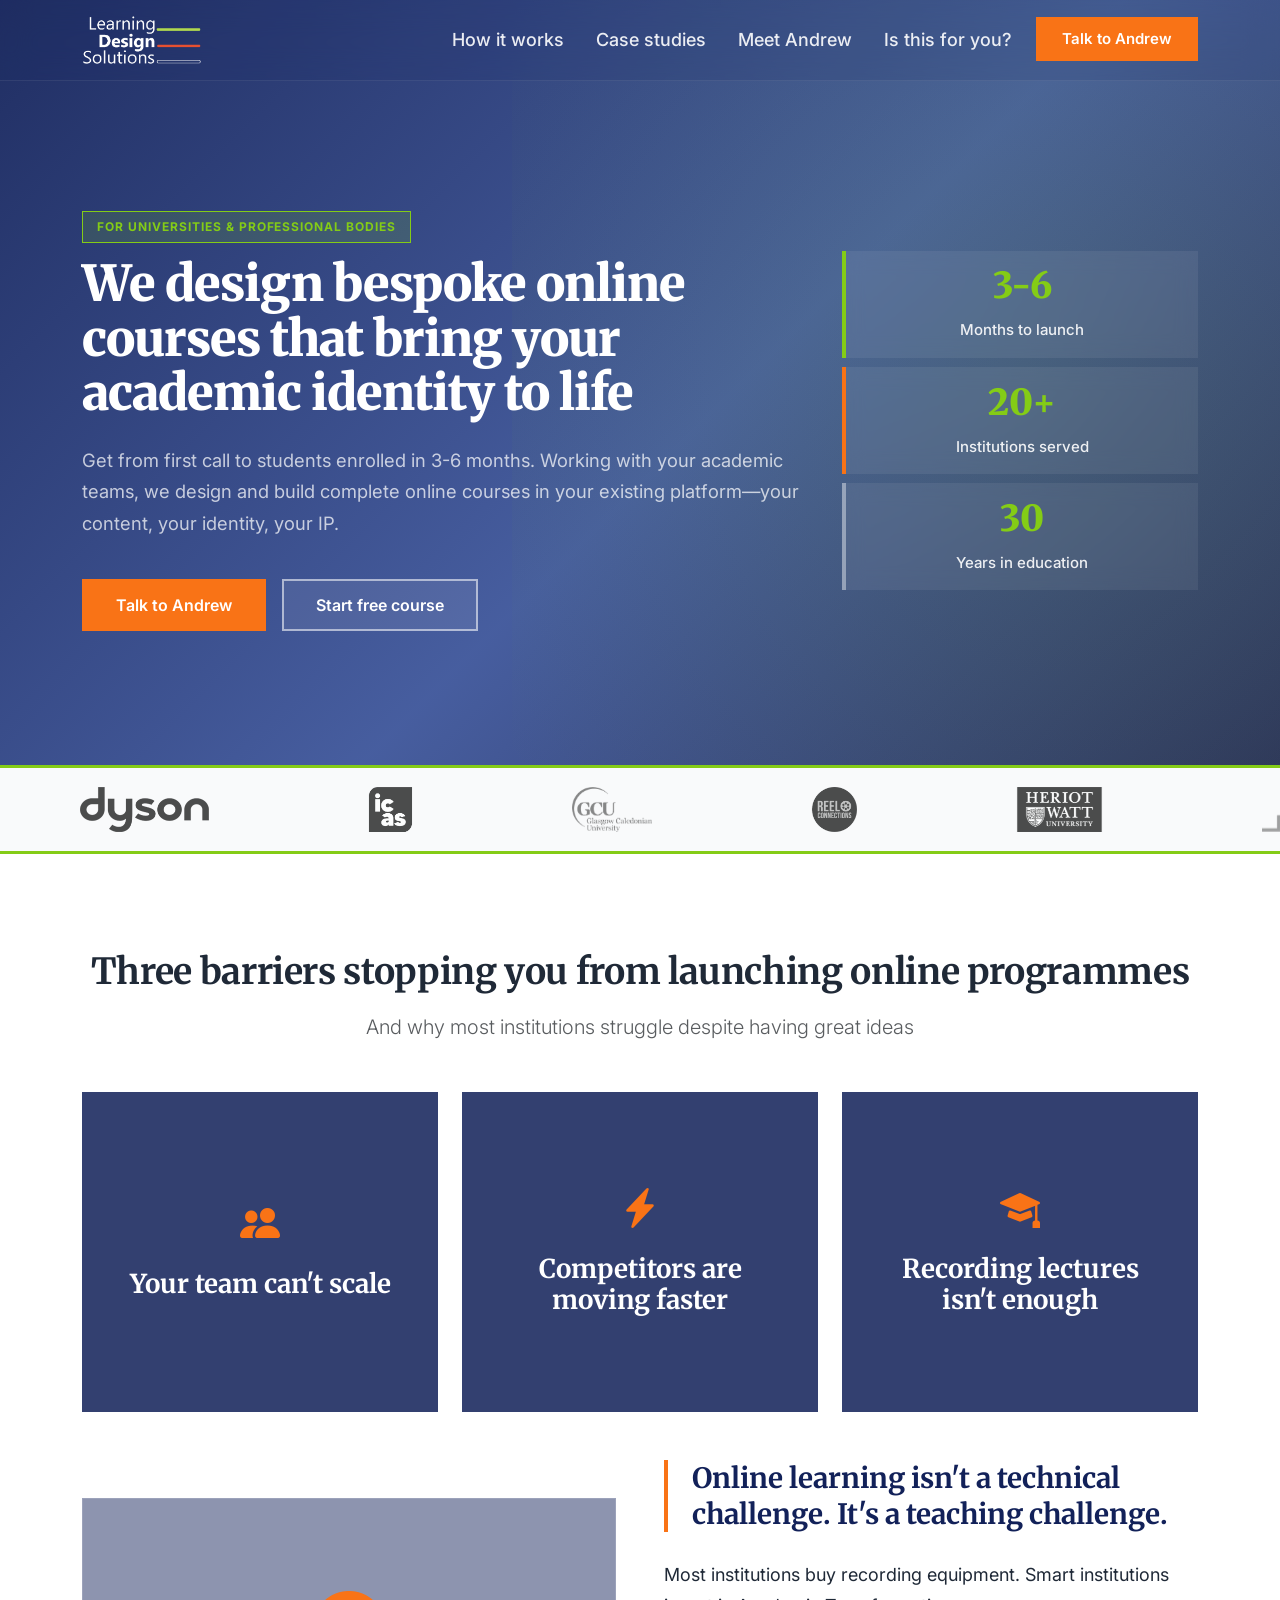
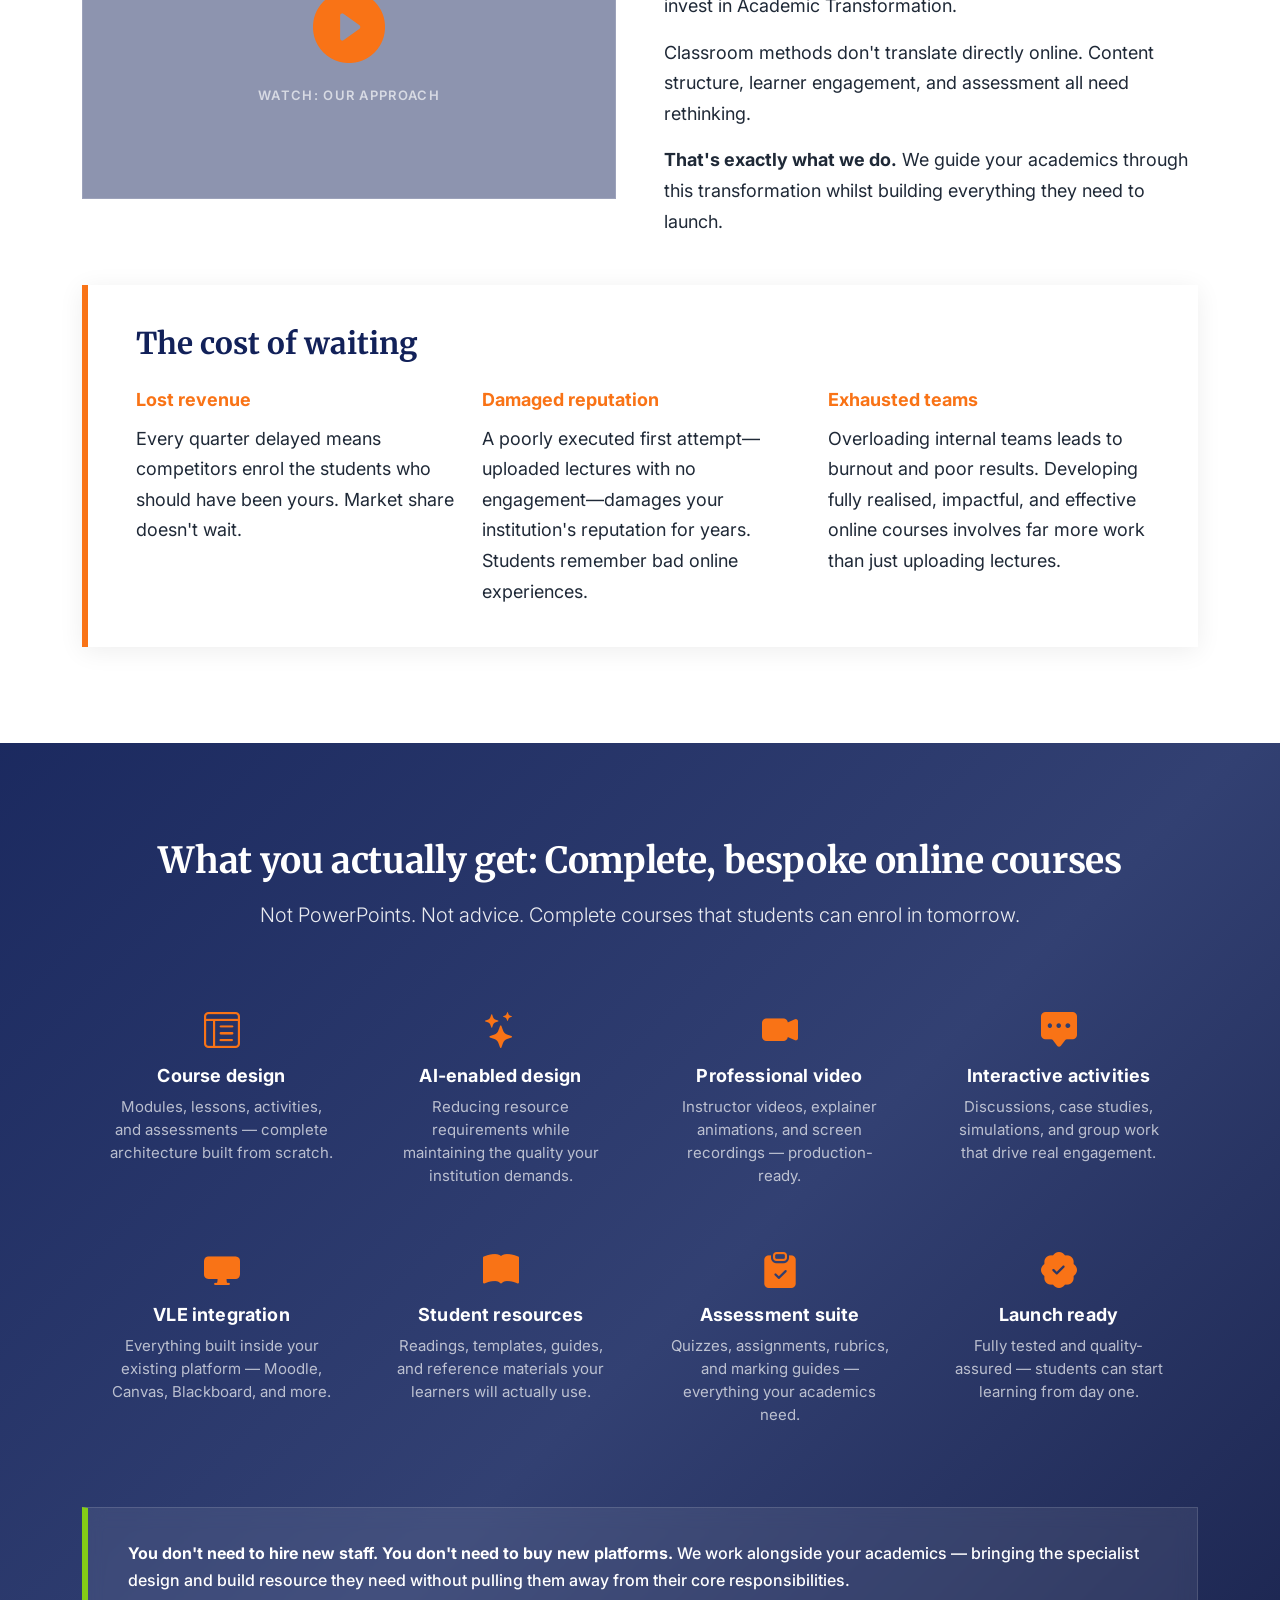
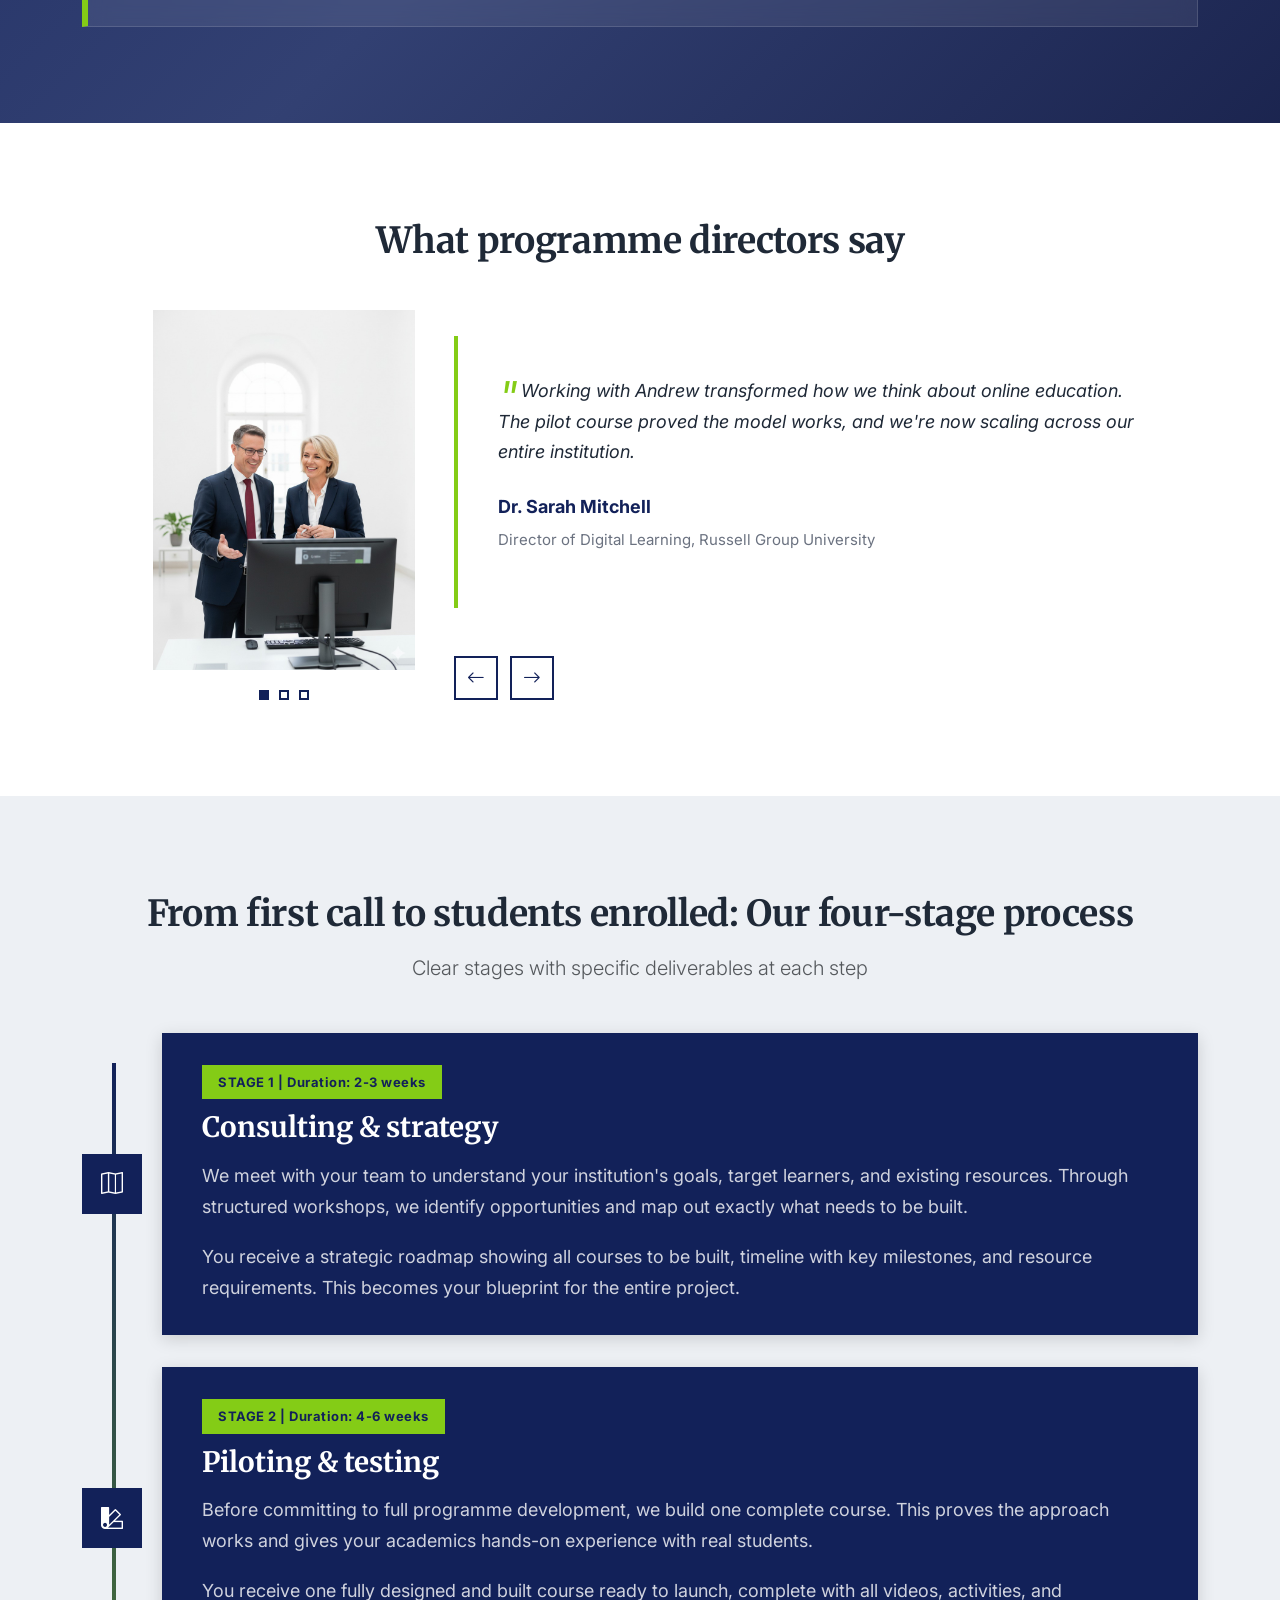
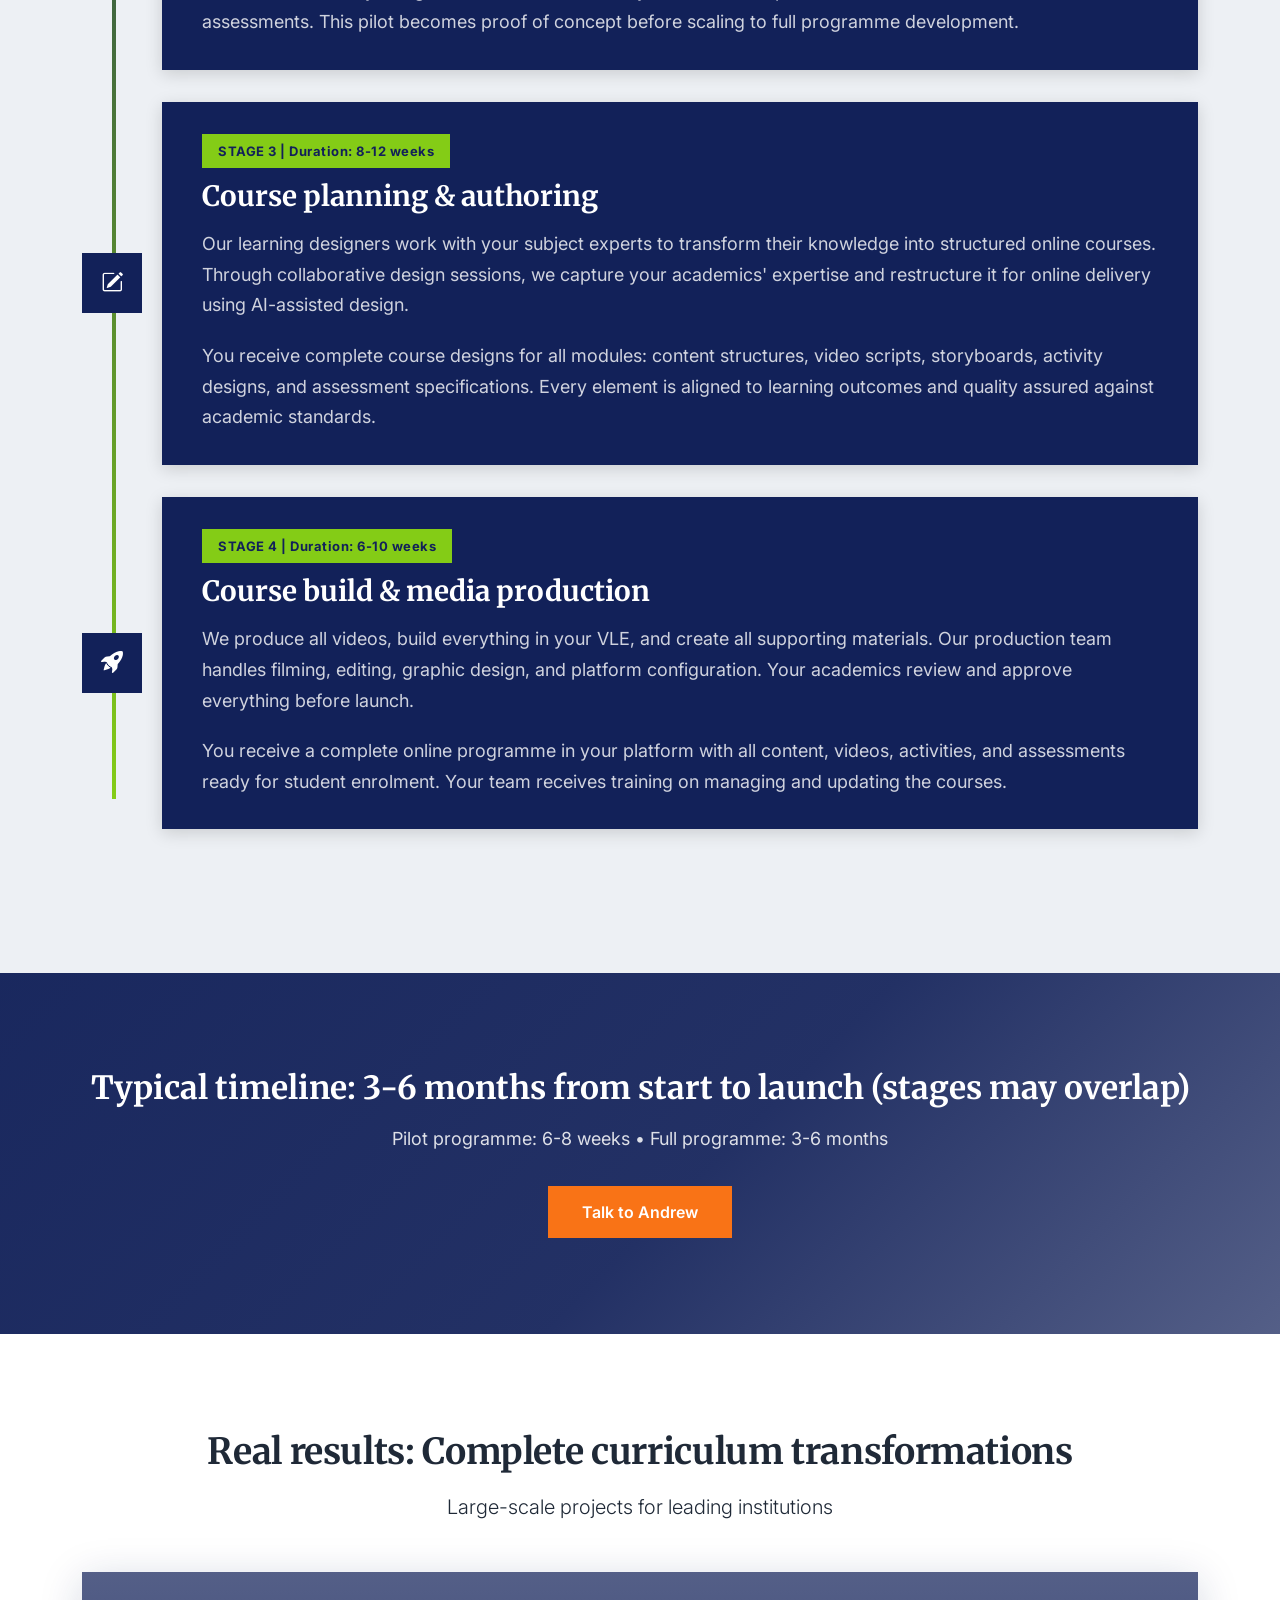
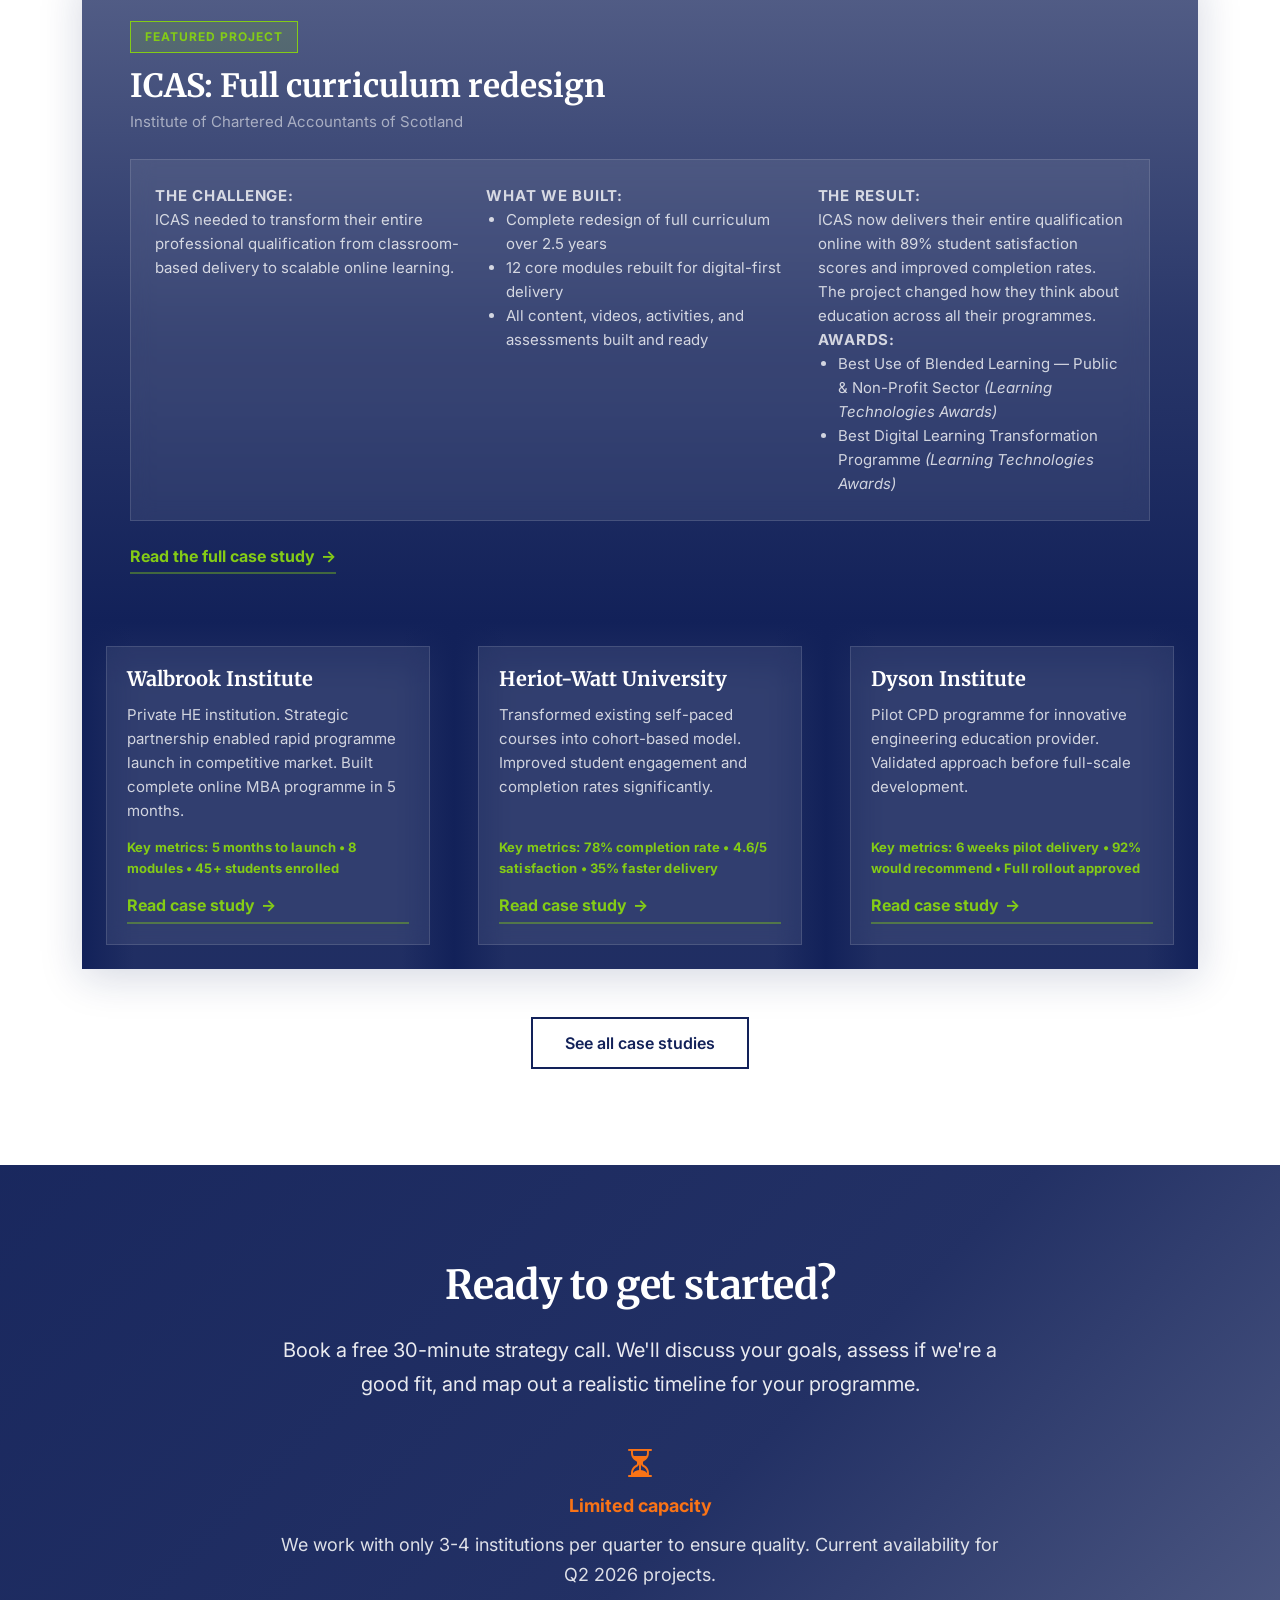
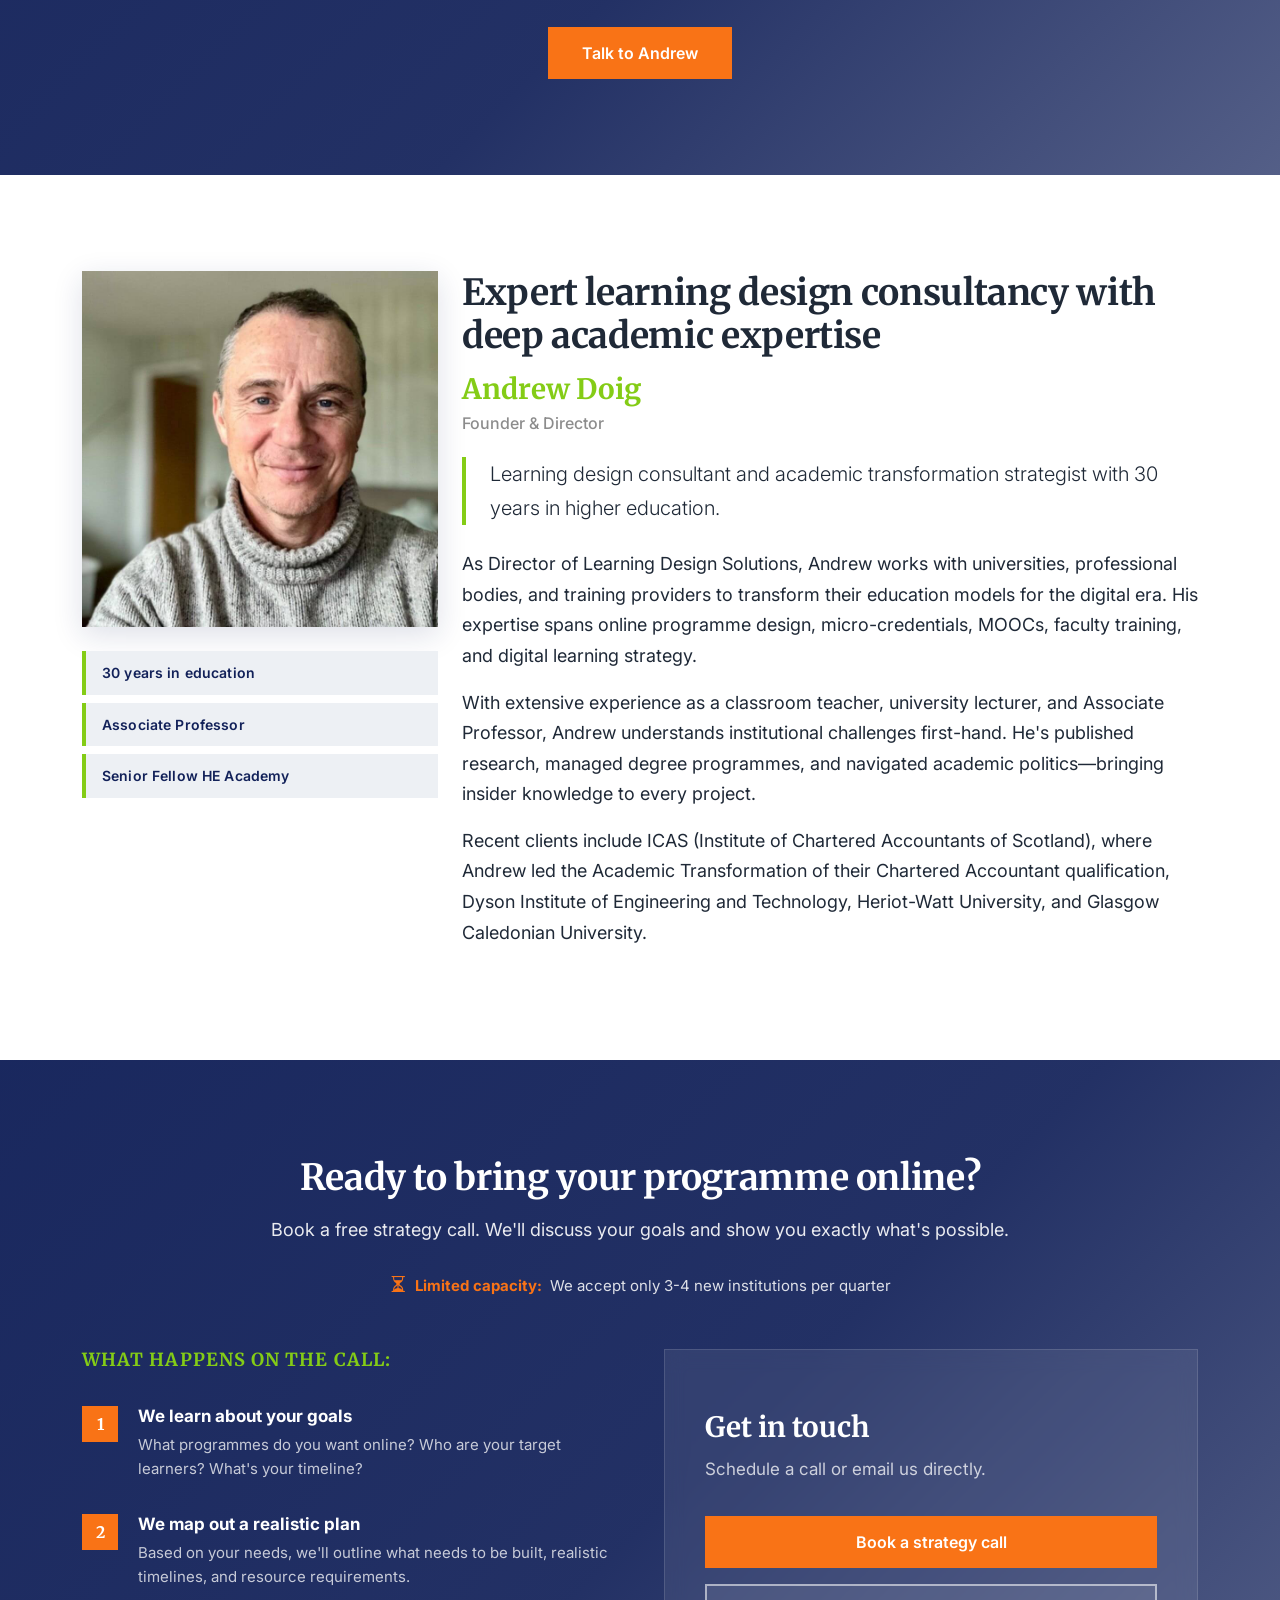
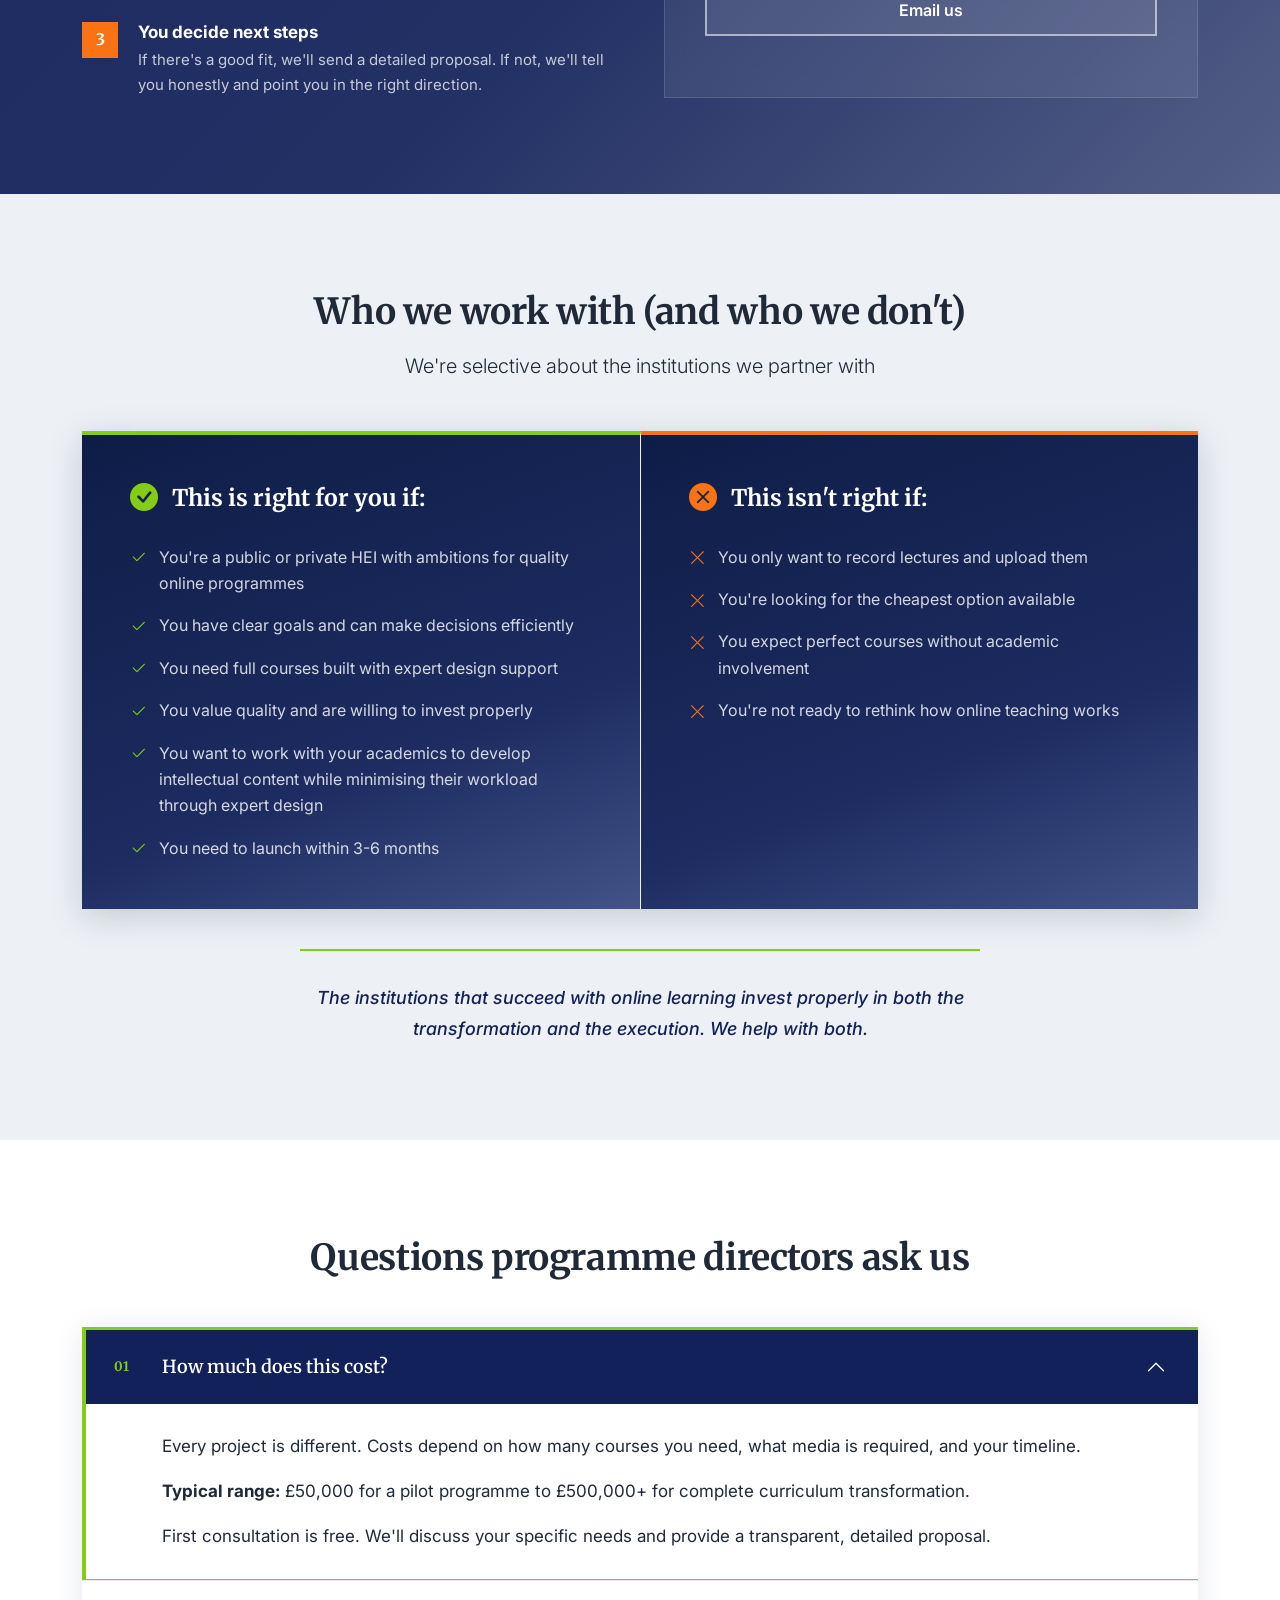
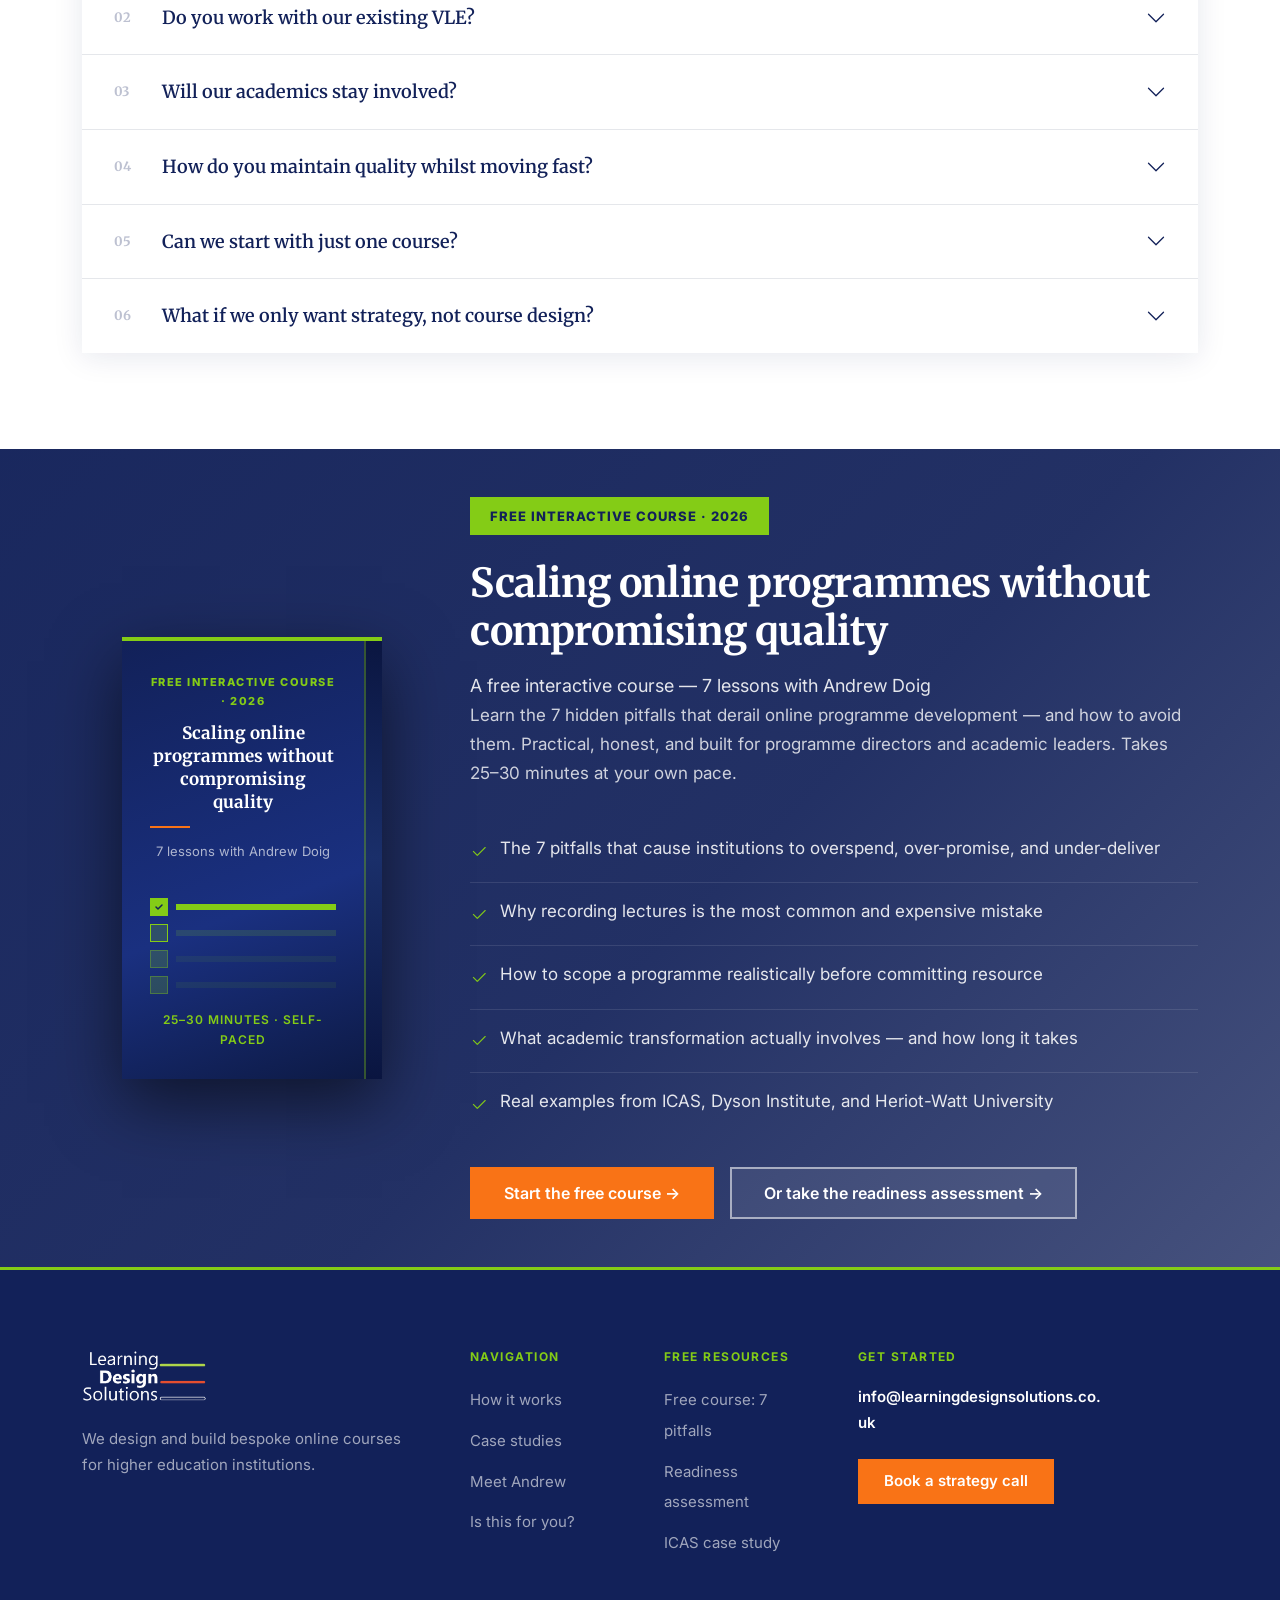
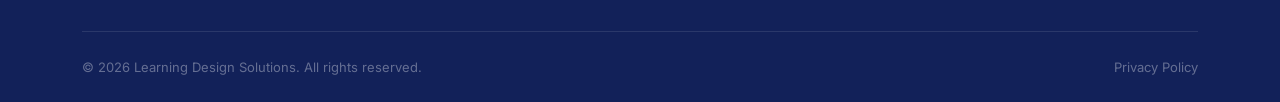
==== index.html @ fcf5552d "Update nav to Option A: How it works / Case studies / Meet Andrew / Is this for you? Previously agre" ====
<!DOCTYPE html>
<html lang="en-GB">
<head>
    <meta charset="UTF-8">
    <meta name="viewport" content="width=device-width, initial-scale=1.0">
    <title>Build complete online courses faster | Learning Design Solutions</title>
    <meta name="description" content="We design bespoke online courses for HE institutions that bring your academic identity to life">

    <!-- Bootstrap 5.3 CSS -->
    <link href="https://cdn.jsdelivr.net/npm/bootstrap@5.3.2/dist/css/bootstrap.min.css" rel="stylesheet">

    <!-- Custom Styles -->
    <link rel="stylesheet" href="css/style.css">

    <!-- Google Fonts -->
    <link rel="preconnect" href="https://fonts.googleapis.com">
    <link rel="preconnect" href="https://fonts.gstatic.com" crossorigin>
    <link href="https://fonts.googleapis.com/css2?family=Inter:wght@400;500;600;700;800;900&family=Merriweather:wght@700;900&display=swap" rel="stylesheet">

    <!-- Bootstrap Icons -->
    <link rel="stylesheet" href="https://cdn.jsdelivr.net/npm/bootstrap-icons@1.11.3/font/bootstrap-icons.min.css">
</head>
<body>

    <!-- Navigation -->
    <nav class="navbar navbar-expand-lg navbar-dark fixed-top">
        <div class="container">
            <a class="navbar-brand" href="/">
                <img src="images/lds-logo-stacked.png" alt="Learning Design Solutions">
            </a>
            <button class="navbar-toggler" type="button" data-bs-toggle="collapse" data-bs-target="#navbarNav">
                <span class="navbar-toggler-icon"></span>
            </button>
            <div class="collapse navbar-collapse justify-content-end" id="navbarNav">
                <ul class="navbar-nav">
                    <li class="nav-item"><a class="nav-link" href="#process">How it works</a></li>
                    <li class="nav-item"><a class="nav-link" href="#results">Case studies</a></li>
                    <li class="nav-item"><a class="nav-link" href="#about">Meet Andrew</a></li>
                    <li class="nav-item"><a class="nav-link" href="#contact">Is this for you?</a></li>
                    <li class="nav-item ms-lg-2">
                        <a class="btn btn-primary btn-sm" href="#contact">Talk to Andrew</a>
                    </li>
                </ul>
            </div>
        </div>
    </nav>

    <!-- Hero Section -->
    <section class="hero-section">
        <div class="container">
            <div class="row align-items-center">
                <div class="col-lg-8 hero-content">
                    <span class="results-badge">FOR UNIVERSITIES &amp; PROFESSIONAL BODIES</span>
                    <h1>We design bespoke online courses that bring your academic identity to life</h1>
                    <p class="lead">Get from first call to students enrolled in 3-6 months. Working with your academic teams, we design and build complete online courses in your existing platform—your content, your identity, your IP.</p>
                    <div class="d-flex gap-3 flex-wrap mt-4">
                        <a href="#contact" class="btn btn-primary btn-lg">Talk to Andrew</a>
                        <a href="tier1-course.html" class="btn btn-outline-white btn-lg">Start free course</a>
                    </div>
                </div>
                <div class="col-lg-4 text-center mt-5 mt-lg-0 hero-stats">
                    <div class="stat-box mb-3">
                        <div class="stat-number">3-6</div>
                        <div class="stat-label">Months to launch</div>
                    </div>
                    <div class="stat-box mb-3">
                        <div class="stat-number">20+</div>
                        <div class="stat-label">Institutions served</div>
                    </div>
                    <div class="stat-box">
                        <div class="stat-number">30</div>
                        <div class="stat-label">Years in education</div>
                    </div>
                </div>
            </div>
        </div>
    </section>

    <!-- Animated Logo Ribbon -->
    <section class="logo-ribbon">
        <div class="logo-track">
            <!-- First set of logos -->
            <div class="logo-item"><img src="images/client-logo-1.png" alt="Dyson"></div>
            <div class="logo-item"><img src="images/client-logo-2.png" alt="ICAS"></div>
            <div class="logo-item"><img src="images/client-logo-3.png" alt="Glasgow Caledonian University"></div>
            <div class="logo-item"><img src="images/client-logo-4.png" alt="Reel Connections"></div>
            <div class="logo-item"><img src="images/client-logo-5.png" alt="Heriot-Watt University"></div>
            <div class="logo-item"><img src="images/client-logo-6.png" alt="FutureLearn"></div>
            <!-- Duplicate set for seamless loop -->
            <div class="logo-item"><img src="images/client-logo-1.png" alt="Dyson"></div>
            <div class="logo-item"><img src="images/client-logo-2.png" alt="ICAS"></div>
            <div class="logo-item"><img src="images/client-logo-3.png" alt="Glasgow Caledonian University"></div>
            <div class="logo-item"><img src="images/client-logo-4.png" alt="Reel Connections"></div>
            <div class="logo-item"><img src="images/client-logo-5.png" alt="Heriot-Watt University"></div>
            <div class="logo-item"><img src="images/client-logo-6.png" alt="FutureLearn"></div>
        </div>
    </section>

    <!-- Three Barriers -->
    <section id="problem" class="section-light">
        <div class="container">
            <div class="text-center mb-5">
                <h2>Three barriers stopping you from launching online programmes</h2>
                <p class="lead text-muted">And why most institutions struggle despite having great ideas</p>
            </div>

            <div class="row g-4 mb-5">
                <div class="col-lg-4">
                    <div class="barrier-card">
                        <div class="barrier-card-inner" style="background-image: url('https://images.unsplash.com/photo-1568992687947-868a62a9f521?w=800&q=80');">
                            <div class="barrier-card-front">
                                <i class="bi bi-people-fill barrier-icon" aria-hidden="true"></i>
                                <h3>Your team can't scale</h3>
                            </div>
                            <div class="barrier-card-back">
                                <p>Your digital learning team supports the entire university. They have the skills but not the capacity to develop full programmes on commercial timescales.</p>
                            </div>
                        </div>
                    </div>
                </div>

                <div class="col-lg-4">
                    <div class="barrier-card">
                        <div class="barrier-card-inner" style="background-image: url('https://images.unsplash.com/photo-1460925895917-afdab827c52f?w=800&q=80');">
                            <div class="barrier-card-front">
                                <i class="bi bi-lightning-charge-fill barrier-icon" aria-hidden="true"></i>
                                <h3>Competitors are moving faster</h3>
                            </div>
                            <div class="barrier-card-back">
                                <p>By the time internal approval processes finish and resources are assigned, your competitors have already launched and captured market share.</p>
                            </div>
                        </div>
                    </div>
                </div>

                <div class="col-lg-4">
                    <div class="barrier-card">
                        <div class="barrier-card-inner" style="background-image: url('https://images.unsplash.com/photo-1654723011680-0e037c2a4f18?w=800&q=80');">
                            <div class="barrier-card-front">
                                <i class="bi bi-mortarboard-fill barrier-icon" aria-hidden="true"></i>
                                <h3>Recording lectures isn't enough</h3>
                            </div>
                            <div class="barrier-card-back">
                                <p>Your academics know their subjects but don't know how to restructure content for online learners. Simply uploading lectures doesn't work.</p>
                            </div>
                        </div>
                    </div>
                </div>
            </div>

            <div class="row align-items-center g-5">
                <div class="col-lg-6">
                    <div class="video-wrapper">
                        <div class="ratio ratio-16x9">
                            <iframe id="video-iframe" src="https://www.youtube.com/embed/u6BeEAfHEsE?si=Hllm4ERxM6mFFzyC" title="YouTube video player" frameborder="0" allow="accelerometer; autoplay; clipboard-write; encrypted-media; gyroscope; picture-in-picture; web-share" referrerpolicy="strict-origin-when-cross-origin" allowfullscreen></iframe>
                        </div>
                        <div id="video-placeholder" class="video-placeholder">
                            <i class="bi bi-play-circle-fill video-play-btn" aria-hidden="true"></i>
                            <span class="video-label">Watch: Our approach</span>
                        </div>
                    </div>
                </div>
                <div class="col-lg-6">
                    <div class="problem-reframe">
                        <h3>Online learning isn't a technical challenge. It's a teaching challenge.</h3>
                    </div>
                    <p>Most institutions buy recording equipment. Smart institutions invest in Academic Transformation.</p>
                    <p>Classroom methods don't translate directly online. Content structure, learner engagement, and assessment all need rethinking.</p>
                    <p class="mb-0"><strong>That's exactly what we do.</strong> We guide your academics through this transformation whilst building everything they need to launch.</p>
                </div>
            </div>

            <!-- Cost of Inaction -->
            <div class="row mt-5">
                <div class="col-12">
                    <div style="background-color: var(--lds-white); border-left: 6px solid var(--lds-orange); padding: 2.5rem 3rem; box-shadow: 0 4px 24px rgba(0,0,0,0.07);">
                        <h3 style="color: var(--lds-navy); margin-bottom: 1.5rem;">The cost of waiting</h3>
                        <div class="row g-4">
                            <div class="col-md-4">
                                <p style="color: var(--lds-orange); font-weight: 700; font-size: 1.125rem; margin-bottom: 0.5rem;">Lost revenue</p>
                                <p style="margin-bottom: 0;">Every quarter delayed means competitors enrol the students who should have been yours. Market share doesn't wait.</p>
                            </div>
                            <div class="col-md-4">
                                <p style="color: var(--lds-orange); font-weight: 700; font-size: 1.125rem; margin-bottom: 0.5rem;">Damaged reputation</p>
                                <p style="margin-bottom: 0;">A poorly executed first attempt—uploaded lectures with no engagement—damages your institution's reputation for years. Students remember bad online experiences.</p>
                            </div>
                            <div class="col-md-4">
                                <p style="color: var(--lds-orange); font-weight: 700; font-size: 1.125rem; margin-bottom: 0.5rem;">Exhausted teams</p>
                                <p style="margin-bottom: 0;">Overloading internal teams leads to burnout and poor results. Developing fully realised, impactful, and effective online courses involves far more work than just uploading lectures.</p>
                            </div>
                        </div>
                    </div>
                </div>
            </div>
        </div>
    </section>

    <!-- What You Actually Get -->
    <section id="what-you-get" class="section-light">
        <div class="container">
            <div class="text-center mb-5">
                <h2 style="color: var(--lds-white);">What you actually get: Complete, bespoke online courses</h2>
                <p class="lead" style="color: rgba(255,255,255,0.9);">Not PowerPoints. Not advice. Complete courses that students can enrol in tomorrow.</p>
            </div>

            <div class="row g-0 mb-5">
                <div class="col-lg-3 col-md-6">
                    <div class="deliverable-item">
                        <i class="bi bi-layout-text-window-reverse deliverable-icon" aria-hidden="true"></i>
                        <h4>Course design</h4>
                        <p>Modules, lessons, activities, and assessments — complete architecture built from scratch.</p>
                    </div>
                </div>
                <div class="col-lg-3 col-md-6">
                    <div class="deliverable-item">
                        <i class="bi bi-stars deliverable-icon" aria-hidden="true"></i>
                        <h4>AI-enabled design</h4>
                        <p>Reducing resource requirements while maintaining the quality your institution demands.</p>
                    </div>
                </div>
                <div class="col-lg-3 col-md-6">
                    <div class="deliverable-item">
                        <i class="bi bi-camera-video-fill deliverable-icon" aria-hidden="true"></i>
                        <h4>Professional video</h4>
                        <p>Instructor videos, explainer animations, and screen recordings — production-ready.</p>
                    </div>
                </div>
                <div class="col-lg-3 col-md-6">
                    <div class="deliverable-item">
                        <i class="bi bi-chat-square-dots-fill deliverable-icon" aria-hidden="true"></i>
                        <h4>Interactive activities</h4>
                        <p>Discussions, case studies, simulations, and group work that drive real engagement.</p>
                    </div>
                </div>
                <div class="col-lg-3 col-md-6">
                    <div class="deliverable-item">
                        <i class="bi bi-display-fill deliverable-icon" aria-hidden="true"></i>
                        <h4>VLE integration</h4>
                        <p>Everything built inside your existing platform — Moodle, Canvas, Blackboard, and more.</p>
                    </div>
                </div>
                <div class="col-lg-3 col-md-6">
                    <div class="deliverable-item">
                        <i class="bi bi-book-fill deliverable-icon" aria-hidden="true"></i>
                        <h4>Student resources</h4>
                        <p>Readings, templates, guides, and reference materials your learners will actually use.</p>
                    </div>
                </div>
                <div class="col-lg-3 col-md-6">
                    <div class="deliverable-item">
                        <i class="bi bi-clipboard-check-fill deliverable-icon" aria-hidden="true"></i>
                        <h4>Assessment suite</h4>
                        <p>Quizzes, assignments, rubrics, and marking guides — everything your academics need.</p>
                    </div>
                </div>
                <div class="col-lg-3 col-md-6">
                    <div class="deliverable-item">
                        <i class="bi bi-patch-check-fill deliverable-icon" aria-hidden="true"></i>
                        <h4>Launch ready</h4>
                        <p>Fully tested and quality-assured — students can start learning from day one.</p>
                    </div>
                </div>
            </div>

            <div class="row">
                <div class="col-12">
                    <div class="highlight-box highlight-box--glass">
                        <strong>You don't need to hire new staff. You don't need to buy new platforms.</strong> We work alongside your academics — bringing the specialist design and build resource they need without pulling them away from their core responsibilities.
                    </div>
                </div>
            </div>
        </div>
    </section>

    <!-- Testimonials -->
    <section id="testimonials" class="section-light">
        <div class="container">
            <div class="text-center mb-5">
                <h2>What programme directors say</h2>
            </div>

            <div class="row align-items-end g-0">

                <!-- Portrait + dots: 1/3 (desktop only) -->
                <div class="col-lg-4 d-none d-lg-flex testimonial-portrait-col">
                    <img src="images/testimonials.jpeg" alt="Programme director" class="testimonial-portrait">
                    <div class="testimonial-dots">
                        <button type="button" data-bs-target="#testimonialCarousel" data-bs-slide-to="0" class="active" aria-label="Slide 1"></button>
                        <button type="button" data-bs-target="#testimonialCarousel" data-bs-slide-to="1" aria-label="Slide 2"></button>
                        <button type="button" data-bs-target="#testimonialCarousel" data-bs-slide-to="2" aria-label="Slide 3"></button>
                    </div>
                </div>

                <!-- Carousel: 2/3 -->
                <div class="col-lg-8">
                    <div class="testimonial-carousel-wrapper">
                        <div id="testimonialCarousel" class="carousel slide" data-bs-ride="carousel" data-bs-interval="5000" data-bs-touch="true">
                            <div class="carousel-inner">

                                <!-- Slide 1: T1 -->
                                <div class="carousel-item active">
                                    <div class="testimonial-card">
                                        <p class="testimonial-quote">Working with Andrew transformed how we think about online education. The pilot course proved the model works, and we're now scaling across our entire institution.</p>
                                        <p class="testimonial-author">Dr. Sarah Mitchell</p>
                                        <p class="testimonial-position">Director of Digital Learning, Russell Group University</p>
                                    </div>
                                </div>

                                <!-- Slide 2: T2 -->
                                <div class="carousel-item">
                                    <div class="testimonial-card">
                                        <p class="testimonial-quote">We went from concept to live students in 5 months. The quality exceeded our expectations, and our academics actually enjoyed the process.</p>
                                        <p class="testimonial-author">James Cooper</p>
                                        <p class="testimonial-position">Academic Dean, Private HE Institution</p>
                                    </div>
                                </div>

                                <!-- Slide 3: T3 -->
                                <div class="carousel-item">
                                    <div class="testimonial-card">
                                        <p class="testimonial-quote">Finally, someone who understands both pedagogy and practical delivery. Andrew's team delivered production-ready courses, not prototypes.</p>
                                        <p class="testimonial-author">Prof. David Chen</p>
                                        <p class="testimonial-position">Programme Director, Professional Body</p>
                                    </div>
                                </div>

                            </div>
                        </div>
                    </div>

                    <!-- Navigation arrows below carousel -->
                    <div class="testimonial-nav justify-content-center justify-content-lg-start">
                        <button class="testimonial-nav-btn" type="button" data-bs-target="#testimonialCarousel" data-bs-slide="prev" aria-label="Previous testimonials">
                            <i class="bi bi-arrow-left" aria-hidden="true"></i>
                        </button>
                        <button class="testimonial-nav-btn" type="button" data-bs-target="#testimonialCarousel" data-bs-slide="next" aria-label="Next testimonials">
                            <i class="bi bi-arrow-right" aria-hidden="true"></i>
                        </button>
                    </div>
                </div>

            </div>
        </div>
    </section>

    <!-- Process -->
    <section id="process" class="section-light bg-light-custom">
        <div class="container">
            <div class="text-center mb-5">
                <h2>From first call to students enrolled: Our four-stage process</h2>
                <p class="lead text-muted">Clear stages with specific deliverables at each step</p>
            </div>

            <div class="row justify-content-center">
                <div class="col">
                    <div class="process-timeline">

                        <div class="process-step-row">
                            <div class="step-icon">
                                <i class="bi bi-map" aria-hidden="true"></i>
                            </div>
                            <div class="process-step" style="background-image: url('https://images.unsplash.com/photo-1497366216548-37526070297c?w=800&q=80');">
                                <span class="step-badge">STAGE 1 | Duration: 2-3 weeks</span>
                                <h3>Consulting &amp; strategy</h3>
                                <p>We meet with your team to understand your institution's goals, target learners, and existing resources. Through structured workshops, we identify opportunities and map out exactly what needs to be built.</p>
                                <p>You receive a strategic roadmap showing all courses to be built, timeline with key milestones, and resource requirements. This becomes your blueprint for the entire project.</p>
                            </div>
                        </div>

                        <div class="process-step-row">
                            <div class="step-icon">
                                <i class="bi bi-palette2" aria-hidden="true"></i>
                            </div>
                            <div class="process-step" style="background-image: url('https://images.unsplash.com/photo-1516321318423-f06f85e504b3?w=800&q=80');">
                                <span class="step-badge">STAGE 2 | Duration: 4-6 weeks</span>
                                <h3>Piloting &amp; testing</h3>
                                <p>Before committing to full programme development, we build one complete course. This proves the approach works and gives your academics hands-on experience with real students.</p>
                                <p>You receive one fully designed and built course ready to launch, complete with all videos, activities, and assessments. This pilot becomes proof of concept before scaling to full programme development.</p>
                            </div>
                        </div>

                        <div class="process-step-row">
                            <div class="step-icon">
                                <i class="bi bi-pencil-square" aria-hidden="true"></i>
                            </div>
                            <div class="process-step" style="background-image: url('https://images.unsplash.com/photo-1626785774573-4b799315345d?w=800&q=80');">
                                <span class="step-badge">STAGE 3 | Duration: 8-12 weeks</span>
                                <h3>Course planning &amp; authoring</h3>
                                <p>Our learning designers work with your subject experts to transform their knowledge into structured online courses. Through collaborative design sessions, we capture your academics' expertise and restructure it for online delivery using AI-assisted design.</p>
                                <p>You receive complete course designs for all modules: content structures, video scripts, storyboards, activity designs, and assessment specifications. Every element is aligned to learning outcomes and quality assured against academic standards.</p>
                            </div>
                        </div>

                        <div class="process-step-row">
                            <div class="step-icon">
                                <i class="bi bi-rocket-takeoff-fill" aria-hidden="true"></i>
                            </div>
                            <div class="process-step" style="background-image: url('https://images.unsplash.com/photo-1519389950473-47ba0277781c?w=800&q=80');">
                                <span class="step-badge">STAGE 4 | Duration: 6-10 weeks</span>
                                <h3>Course build &amp; media production</h3>
                                <p>We produce all videos, build everything in your VLE, and create all supporting materials. Our production team handles filming, editing, graphic design, and platform configuration. Your academics review and approve everything before launch.</p>
                                <p>You receive a complete online programme in your platform with all content, videos, activities, and assessments ready for student enrolment. Your team receives training on managing and updating the courses.</p>
                            </div>
                        </div>

                    </div>
                </div>
            </div>

        </div>
    </section>

    <!-- Process CTA -->
    <section id="process-cta">
        <div class="container">
            <div class="text-center">
                <h3>Typical timeline: 3-6 months from start to launch (stages may overlap)</h3>
                <p>Pilot programme: 6-8 weeks<br class="d-sm-none"><span class="d-none d-sm-inline"> &bull;</span> Full programme: 3-6 months</p>
                <a href="#contact" class="btn btn-primary btn-lg">Talk to Andrew</a>
            </div>
        </div>
    </section>

    <!-- Case Study -->
    <section id="results" class="section-light">
        <div class="container">
            <div class="text-center mb-5">
                <h2>Real results: Complete curriculum transformations</h2>
                <p class="lead">Large-scale projects for leading institutions</p>
            </div>

            <div class="results-grid">

                <!-- Featured card -->
                <div class="results-featured" style="background-image: url('https://images.unsplash.com/photo-1454165804606-c3d57bc86b40?w=1600&q=80');">
                    <div class="results-featured-inner">
                        <span class="results-badge">Featured project</span>
                        <h3>ICAS: Full curriculum redesign</h3>
                        <p class="results-org">Institute of Chartered Accountants of Scotland</p>
                        <div class="results-glass">
                            <div class="row g-4">
                                <div class="col-lg-4">
                                    <p class="results-glass-label">The Challenge:</p>
                                    <p>ICAS needed to transform their entire professional qualification from classroom-based delivery to scalable online learning.</p>
                                </div>
                                <div class="col-lg-4">
                                    <p class="results-glass-label">What We Built:</p>
                                    <ul>
                                        <li>Complete redesign of full curriculum over 2.5 years</li>
                                        <li>12 core modules rebuilt for digital-first delivery</li>
                                        <li>All content, videos, activities, and assessments built and ready</li>
                                    </ul>
                                </div>
                                <div class="col-lg-4">
                                    <p class="results-glass-label">The Result:</p>
                                    <p>ICAS now delivers their entire qualification online with 89% student satisfaction scores and improved completion rates. The project changed how they think about education across all their programmes.</p>
                                    <p class="results-glass-label">Awards:</p>
                                    <ul>
                                        <li>Best Use of Blended Learning — Public &amp; Non-Profit Sector <em>(Learning Technologies Awards)</em></li>
                                        <li>Best Digital Learning Transformation Programme <em>(Learning Technologies Awards)</em></li>
                                    </ul>
                                </div>
                            </div>
                        </div>
                        <a href="mockup-tier3-case-study.html" class="results-link">Read the full case study</a>
                    </div>
                </div>

                <!-- 3 smaller cards -->
                <div class="results-cards">
                    <div class="results-card" style="background-image: url('https://images.unsplash.com/photo-1560439514-4e9645039924?w=800&q=80');">
                        <div class="results-card-inner">
                            <div class="results-card-glass">
                                <h4>Walbrook Institute</h4>
                                <p>Private HE institution. Strategic partnership enabled rapid programme launch in competitive market. Built complete online MBA programme in 5 months.</p>
                                <p class="results-metrics">Key metrics: 5 months to launch &bull; 8 modules &bull; 45+ students enrolled</p>
                                <a href="#" class="results-link">Read case study</a>
                            </div>
                        </div>
                    </div>
                    <div class="results-card" style="background-image: url('https://images.unsplash.com/photo-1541339907198-e08756dedf3f?w=800&q=80');">
                        <div class="results-card-inner">
                            <div class="results-card-glass">
                                <h4>Heriot-Watt University</h4>
                                <p>Transformed existing self-paced courses into cohort-based model. Improved student engagement and completion rates significantly.</p>
                                <p class="results-metrics">Key metrics: 78% completion rate &bull; 4.6/5 satisfaction &bull; 35% faster delivery</p>
                                <a href="#" class="results-link">Read case study</a>
                            </div>
                        </div>
                    </div>
                    <div class="results-card" style="background-image: url('https://images.unsplash.com/photo-1581091226825-a6a2a5aee158?w=800&q=80');">
                        <div class="results-card-inner">
                            <div class="results-card-glass">
                                <h4>Dyson Institute</h4>
                                <p>Pilot CPD programme for innovative engineering education provider. Validated approach before full-scale development.</p>
                                <p class="results-metrics">Key metrics: 6 weeks pilot delivery &bull; 92% would recommend &bull; Full rollout approved</p>
                                <a href="#" class="results-link">Read case study</a>
                            </div>
                        </div>
                    </div>
                </div>

            </div>

            <div class="text-center mt-5">
                <a href="mockup-tier3-case-study.html" class="btn btn-outline-primary btn-lg">See all case studies</a>
            </div>
        </div>
    </section>

    <!-- Next Steps CTA -->
    <section class="plan-section-bg section-light">
        <div class="container plan-cta-container">
            <div class="row justify-content-center">
                <div class="col-lg-8 text-center">
                    <h2 class="plan-cta-title">Ready to get started?</h2>
                    <p class="plan-cta-lead">Book a free 30-minute strategy call. We'll discuss your goals, assess if we're a good fit, and map out a realistic timeline for your programme.</p>
                    <div class="cta-capacity-notice">
                        <i class="bi bi-hourglass-split mb-0" aria-hidden="true"></i>
                        <p class="cta-capacity-title">Limited capacity</p>
                        <p class="cta-capacity-text">We work with only 3-4 institutions per quarter to ensure quality. Current availability for Q2 2026 projects.</p>
                    </div>
                    <a href="#contact" class="btn btn-primary btn-lg">Talk to Andrew</a>
                </div>
            </div>
        </div>
    </section>

    <!-- About Andrew -->
    <section id="about" class="section-light">
        <div class="container">
            <div class="row align-items-start">
                <div class="col-lg-4 text-center mb-5 mb-lg-0">
                    <img src="./images/Andrew-Doig.jpg"
                         alt="Andrew Doig, Founder & Director"
                         class="about-photo mb-4">
                    <div class="row g-2">
                        <div class="col-12">
                            <div class="credential-badge">30 years in education</div>
                        </div>
                        <div class="col-12">
                            <div class="credential-badge">Associate Professor</div>
                        </div>
                        <div class="col-12">
                            <div class="credential-badge">Senior Fellow HE Academy</div>
                        </div>
                    </div>
                </div>
                <div class="col-lg-8">
                    <h2>Expert learning design consultancy with deep academic expertise</h2>
                    <h3 class="about-name">Andrew Doig</h3>
                    <p class="about-role">Founder &amp; Director</p>
                    <p class="lead about-lead">Learning design consultant and academic transformation strategist with 30 years in higher education.</p>

                    <p>As Director of Learning Design Solutions, Andrew works with universities, professional bodies, and training providers to transform their education models for the digital era. His expertise spans online programme design, micro-credentials, MOOCs, faculty training, and digital learning strategy.</p>

                    <p>With extensive experience as a classroom teacher, university lecturer, and Associate Professor, Andrew understands institutional challenges first-hand. He's published research, managed degree programmes, and navigated academic politics—bringing insider knowledge to every project.</p>

                    <p>Recent clients include ICAS (Institute of Chartered Accountants of Scotland), where Andrew led the Academic Transformation of their Chartered Accountant qualification, Dyson Institute of Engineering and Technology, Heriot-Watt University, and Glasgow Caledonian University.</p>
                </div>
            </div>
        </div>
    </section>

    <!-- Contact -->
    <section id="contact" class="contact-section section-light">
        <div class="container contact-container">
            <div class="text-center mb-5">
                <h2 class="contact-title">Ready to bring your programme online?</h2>
                <p class="contact-lead">Book a free strategy call. We'll discuss your goals and show you exactly what's possible.</p>
                <div class="contact-capacity-badge">
                    <i class="bi bi-hourglass-split" aria-hidden="true"></i>
                    <span class="contact-capacity-label">Limited capacity:</span>
                    <span class="contact-capacity-text">We accept only 3-4 new institutions per quarter</span>
                </div>
            </div>

            <div class="row g-5">
                <!-- Left: What happens on the call -->
                <div class="col-lg-6">
                    <h3 class="contact-steps-title">What happens on the call:</h3>

                    <div class="contact-step">
                        <span class="contact-step-num">1</span>
                        <div>
                            <h4 class="contact-step-heading">We learn about your goals</h4>
                            <p class="contact-step-text">What programmes do you want online? Who are your target learners? What's your timeline?</p>
                        </div>
                    </div>

                    <div class="contact-step">
                        <span class="contact-step-num">2</span>
                        <div>
                            <h4 class="contact-step-heading">We map out a realistic plan</h4>
                            <p class="contact-step-text">Based on your needs, we'll outline what needs to be built, realistic timelines, and resource requirements.</p>
                        </div>
                    </div>

                    <div class="contact-step">
                        <span class="contact-step-num">3</span>
                        <div>
                            <h4 class="contact-step-heading">You decide next steps</h4>
                            <p class="contact-step-text">If there's a good fit, we'll send a detailed proposal. If not, we'll tell you honestly and point you in the right direction.</p>
                        </div>
                    </div>
                </div>

                <!-- Right: Get in touch -->
                <div class="col-lg-6">
                    <div class="contact-glass justify-content-center">
                        <h3 class="contact-glass-title">Get in touch</h3>
                        <p class="contact-glass-lead">Schedule a call or email us directly.</p>

                        <a href="#" class="btn btn-primary btn-lg mb-3 w-100">Book a strategy call</a>
                        <a href="mailto:info@learningdesignsolutions.co.uk" class="btn btn-outline-white btn-lg w-100">Email us</a>
                    </div>
                </div>
            </div>
        </div>
    </section>

    <!-- Who This Is For -->
    <section class="section-light bg-light-custom">
        <div class="container">
            <div class="text-center mb-5">
                <h2>Who we work with (and who we don't)</h2>
                <p class="lead">We're selective about the institutions we partner with</p>
            </div>

            <div class="fit-grid">
                <!-- YES -->
                <div class="fit-card fit-card--yes">
                    <div class="fit-card-header">
                        <i class="bi bi-check-circle-fill" aria-hidden="true"></i>
                        <h3>This is right for you if:</h3>
                    </div>
                    <ul class="fit-list">
                        <li><i class="bi bi-check2" aria-hidden="true"></i><span>You're a public or private HEI with ambitions for quality online programmes</span></li>
                        <li><i class="bi bi-check2" aria-hidden="true"></i><span>You have clear goals and can make decisions efficiently</span></li>
                        <li><i class="bi bi-check2" aria-hidden="true"></i><span>You need full courses built with expert design support</span></li>
                        <li><i class="bi bi-check2" aria-hidden="true"></i><span>You value quality and are willing to invest properly</span></li>
                        <li><i class="bi bi-check2" aria-hidden="true"></i><span>You want to work with your academics to develop intellectual content while minimising their workload through expert design</span></li>
                        <li><i class="bi bi-check2" aria-hidden="true"></i><span>You need to launch within 3-6 months</span></li>
                    </ul>
                </div>

                <!-- NO -->
                <div class="fit-card fit-card--no">
                    <div class="fit-card-header">
                        <i class="bi bi-x-circle-fill" aria-hidden="true"></i>
                        <h3>This isn't right if:</h3>
                    </div>
                    <ul class="fit-list">
                        <li><i class="bi bi-x-lg" aria-hidden="true"></i><span>You only want to record lectures and upload them</span></li>
                        <li><i class="bi bi-x-lg" aria-hidden="true"></i><span>You're looking for the cheapest option available</span></li>
                        <li><i class="bi bi-x-lg" aria-hidden="true"></i><span>You expect perfect courses without academic involvement</span></li>
                        <li><i class="bi bi-x-lg" aria-hidden="true"></i><span>You're not ready to rethink how online teaching works</span></li>
                    </ul>
                </div>
            </div>

            <div class="fit-closing">
                The institutions that succeed with online learning invest properly in both the transformation and the execution. We help with both.
            </div>
        </div>
    </section>

    <!-- FAQ -->
    <section class="section-light">
        <div class="container">
            <div class="text-center mb-5">
                <h2>Questions programme directors ask us</h2>
            </div>

            <div class="row">
                <div class="col">
                    <div class="accordion" id="faqAccordion">
                        <div class="accordion-item">
                            <h2 class="accordion-header">
                                <button class="accordion-button" type="button" data-bs-toggle="collapse" data-bs-target="#faq1">
                                    <span class="faq-num">01</span>How much does this cost?
                                </button>
                            </h2>
                            <div id="faq1" class="accordion-collapse collapse show" data-bs-parent="#faqAccordion">
                                <div class="accordion-body">
                                    <p>Every project is different. Costs depend on how many courses you need, what media is required, and your timeline.</p>
                                    <p><strong>Typical range:</strong> £50,000 for a pilot programme to £500,000+ for complete curriculum transformation.</p>
                                    <p class="mb-0">First consultation is free. We'll discuss your specific needs and provide a transparent, detailed proposal.</p>
                                </div>
                            </div>
                        </div>

                        <div class="accordion-item">
                            <h2 class="accordion-header">
                                <button class="accordion-button collapsed" type="button" data-bs-toggle="collapse" data-bs-target="#faq2">
                                    <span class="faq-num">02</span>Do you work with our existing VLE?
                                </button>
                            </h2>
                            <div id="faq2" class="accordion-collapse collapse" data-bs-parent="#faqAccordion">
                                <div class="accordion-body">
                                    <p class="mb-0">Yes. We're platform-agnostic. Whether you use Moodle, Canvas, Blackboard, or another system, we build courses directly in your environment. We don't force technology changes—we work with what you have.</p>
                                </div>
                            </div>
                        </div>

                        <div class="accordion-item">
                            <h2 class="accordion-header">
                                <button class="accordion-button collapsed" type="button" data-bs-toggle="collapse" data-bs-target="#faq3">
                                    <span class="faq-num">03</span>Will our academics stay involved?
                                </button>
                            </h2>
                            <div id="faq3" class="accordion-collapse collapse" data-bs-parent="#faqAccordion">
                                <div class="accordion-body">
                                    <p>Absolutely. Your subject experts work with our learning designers throughout the entire process. They maintain academic control whilst we handle the instructional design and production work.</p>
                                    <p class="mb-0">Think of it as collaboration, not outsourcing. Your academics keep ownership of content—we're expert guides who know how to make it work online.</p>
                                </div>
                            </div>
                        </div>

                        <div class="accordion-item">
                            <h2 class="accordion-header">
                                <button class="accordion-button collapsed" type="button" data-bs-toggle="collapse" data-bs-target="#faq4">
                                    <span class="faq-num">04</span>How do you maintain quality whilst moving fast?
                                </button>
                            </h2>
                            <div id="faq4" class="accordion-collapse collapse" data-bs-parent="#faqAccordion">
                                <div class="accordion-body">
                                    <p>Our approach is grounded in educational theory: constructive alignment, Bloom's Taxonomy, evidence-based learning design. Quality is built into our process, not added at the end.</p>
                                    <p class="mb-0">We move quickly because we have scalable teams and efficient workflows (including AI-assisted design). But every course meets rigorous academic standards before launch.</p>
                                </div>
                            </div>
                        </div>

                        <div class="accordion-item">
                            <h2 class="accordion-header">
                                <button class="accordion-button collapsed" type="button" data-bs-toggle="collapse" data-bs-target="#faq5">
                                    <span class="faq-num">05</span>Can we start with just one course?
                                </button>
                            </h2>
                            <div id="faq5" class="accordion-collapse collapse" data-bs-parent="#faqAccordion">
                                <div class="accordion-body">
                                    <p>Yes. Many institutions start with a pilot—one course to prove the approach works. This gives you a finished course to test with real students before committing to full programme development.</p>
                                    <p class="mb-0">After the pilot, you can choose to continue with us or implement the rest internally. Most institutions choose to continue once they see the quality and speed we deliver.</p>
                                </div>
                            </div>
                        </div>

                        <div class="accordion-item">
                            <h2 class="accordion-header">
                                <button class="accordion-button collapsed" type="button" data-bs-toggle="collapse" data-bs-target="#faq6">
                                    <span class="faq-num">06</span>What if we only want strategy, not course design?
                                </button>
                            </h2>
                            <div id="faq6" class="accordion-collapse collapse" data-bs-parent="#faqAccordion">
                                <div class="accordion-body">
                                    <p class="mb-0">That's fine. Some institutions engage us only for strategic consulting. You get a clear roadmap and can implement internally. Most institutions realise during the strategy phase that they need execution support too—but starting with just consulting is a valid option.</p>
                                </div>
                            </div>
                        </div>
                    </div>
                </div>
            </div>
        </div>
    </section>

    <!-- Free interactive course opt-in -->
    <section id="optin" class="optin-wrapper py-5 py-lg-0">
        <div class="container optin-content py-5 py-lg-6">
            <div class="row align-items-center g-5">

                <!-- Course preview graphic -->
                <div class="col-lg-4 text-center">
                    <div class="optin-guide-cover" aria-hidden="true">
                        <div class="optin-guide-cover__top-bar"></div>
                        <div class="optin-guide-cover__inner" style="min-height: 360px; justify-content: space-between;">
                            <div>
                                <div class="optin-guide-cover__label">FREE INTERACTIVE COURSE · 2026</div>
                                <p class="optin-guide-cover__title" style="margin-top: 0.75rem;">Scaling online programmes without compromising quality</p>
                                <div class="optin-guide-cover__divider" style="margin: 0.75rem 0;"></div>
                                <p style="font-family: var(--font-body); font-size: 0.8125rem; color: rgba(255,255,255,0.65); margin-bottom: 0;">7 lessons with Andrew Doig</p>
                            </div>
                            <div>
                                <!-- Lesson progress indicator -->
                                <div style="display: flex; flex-direction: column; gap: 0.5rem; margin-top: 1.5rem;">
                                    <div style="display: flex; align-items: center; gap: 0.5rem;">
                                        <div style="width: 18px; height: 18px; background: var(--lds-green); display: flex; align-items: center; justify-content: center; flex-shrink: 0;">
                                            <svg width="10" height="10" viewBox="0 0 10 10" fill="none"><path d="M2 5L4 7L8 3" stroke="#122159" stroke-width="1.5" stroke-linecap="round" stroke-linejoin="round"/></svg>
                                        </div>
                                        <div style="height: 6px; flex: 1; background: rgba(132,204,22,0.25); position: relative;"><div style="position: absolute; inset: 0; background: var(--lds-green); width: 100%;"></div></div>
                                    </div>
                                    <div style="display: flex; align-items: center; gap: 0.5rem;">
                                        <div style="width: 18px; height: 18px; background: rgba(132,204,22,0.2); border: 1.5px solid var(--lds-green); flex-shrink: 0;"></div>
                                        <div style="height: 6px; flex: 1; background: rgba(132,204,22,0.15);"></div>
                                    </div>
                                    <div style="display: flex; align-items: center; gap: 0.5rem;">
                                        <div style="width: 18px; height: 18px; background: rgba(132,204,22,0.2); border: 1.5px solid rgba(132,204,22,0.35); flex-shrink: 0;"></div>
                                        <div style="height: 6px; flex: 1; background: rgba(132,204,22,0.08);"></div>
                                    </div>
                                    <div style="display: flex; align-items: center; gap: 0.5rem;">
                                        <div style="width: 18px; height: 18px; background: rgba(132,204,22,0.2); border: 1.5px solid rgba(132,204,22,0.35); flex-shrink: 0;"></div>
                                        <div style="height: 6px; flex: 1; background: rgba(132,204,22,0.08);"></div>
                                    </div>
                                </div>
                                <p style="font-family: var(--font-body); font-size: 0.75rem; font-weight: 600; color: var(--lds-green); letter-spacing: 0.08em; text-transform: uppercase; margin-top: 1rem; margin-bottom: 0;">25–30 minutes · Self-paced</p>
                            </div>
                        </div>
                        <div class="optin-guide-cover__spine"></div>
                    </div>
                </div>

                <!-- Content and CTAs -->
                <div class="col-lg-8">
                    <div class="optin-badge">FREE INTERACTIVE COURSE · 2026</div>
                    <h2 class="optin-title">Scaling online programmes without compromising quality</h2>
                    <p class="optin-lead">A free interactive course — 7 lessons with Andrew Doig</p>

                    <p style="color: rgba(255,255,255,0.78); font-size: 1.0625rem; margin-bottom: 0; line-height: 1.7;">Learn the 7 hidden pitfalls that derail online programme development — and how to avoid them. Practical, honest, and built for programme directors and academic leaders. Takes 25–30 minutes at your own pace.</p>

                    <ul class="optin-benefits">
                        <li><i class="bi bi-check2" aria-hidden="true"></i><span>The 7 pitfalls that cause institutions to overspend, over-promise, and under-deliver</span></li>
                        <li><i class="bi bi-check2" aria-hidden="true"></i><span>Why recording lectures is the most common and expensive mistake</span></li>
                        <li><i class="bi bi-check2" aria-hidden="true"></i><span>How to scope a programme realistically before committing resource</span></li>
                        <li><i class="bi bi-check2" aria-hidden="true"></i><span>What academic transformation actually involves — and how long it takes</span></li>
                        <li><i class="bi bi-check2" aria-hidden="true"></i><span>Real examples from ICAS, Dyson Institute, and Heriot-Watt University</span></li>
                    </ul>

                    <div class="d-flex gap-3 flex-wrap mt-2">
                        <a href="tier1-course.html" class="btn btn-primary btn-lg">Start the free course &rarr;</a>
                        <a href="tier2-assessment.html" class="btn btn-outline-white btn-lg">Or take the readiness assessment &rarr;</a>
                    </div>
                </div>
            </div>
        </div>
    </section>

    <!-- Footer -->
    <footer role="contentinfo">
        <div class="container">
            <div class="row g-5">
                <!-- Brand -->
                <div class="col-lg-5 col-xl-4">
                    <img src="images/lds-logo-stacked.png" alt="Learning Design Solutions" class="footer-logo mb-4">
                    <p class="footer-tagline">We design and build bespoke online courses for higher education institutions.</p>
                </div>

                <!-- Navigation -->
                <div class="col-lg-2">
                    <h5 class="footer-heading">Navigation</h5>
                    <ul class="footer-links">
                        <li><a href="#process">How it works</a></li>
                        <li><a href="#results">Case studies</a></li>
                        <li><a href="#about">Meet Andrew</a></li>
                        <li><a href="#contact">Is this for you?</a></li>
                    </ul>
                </div>

                <!-- Resources -->
                <div class="col-lg-2">
                    <h5 class="footer-heading">Free resources</h5>
                    <ul class="footer-links">
                        <li><a href="tier1-course.html">Free course: 7 pitfalls</a></li>
                        <li><a href="tier2-assessment.html">Readiness assessment</a></li>
                        <li><a href="mockup-tier3-case-study.html">ICAS case study</a></li>
                    </ul>
                </div>

                <!-- Contact -->
                <div class="col-lg-3">
                    <h5 class="footer-heading">Get started</h5>
                    <a href="mailto:info@learningdesignsolutions.co.uk" class="footer-email d-block mb-4">info@learningdesignsolutions.co.uk</a>
                    <a href="#contact" class="btn btn-primary">Book a strategy call</a>
                </div>
            </div>

            <div class="footer-bottom">
                <p class="mb-0">&copy; 2026 Learning Design Solutions. All rights reserved.</p>
                <a href="#">Privacy Policy</a>
            </div>
        </div>
    </footer>

    <!-- Back to Top -->
    <button id="back-to-top" aria-label="Back to top" title="Back to top">
        <svg width="16" height="16" viewBox="0 0 16 16" fill="none">
            <path d="M3 10L8 5L13 10" stroke="currentColor" stroke-width="2" stroke-linecap="round" stroke-linejoin="round"/>
        </svg>
    </button>

    <!-- Responsive heading sizes -->
    <style>
        @media (max-width: 767.98px) {
            h1 { font-size: 2.2rem !important; }
            h2 { font-size: 1.75rem !important; }
            h3 { font-size: 1.4rem !important; }
        }
    </style>

    <!-- Bootstrap 5.3 JS Bundle -->
    <script src="https://cdn.jsdelivr.net/npm/bootstrap@5.3.2/dist/js/bootstrap.bundle.min.js"></script>

    <!-- Custom Scripts -->
    <script src="js/main.js" defer></script>
</body>
</html>
---- css/style.css ----
:root {
            /* Brand Colors */
            --lds-navy: #122159;
            --lds-green: #84cc16;
            --lds-orange: #f97316;
            --lds-dark: #1f2937;
            --lds-light: #f9fafb;
            --lds-white: #ffffff;

            /* Typography */
            --font-body: 'Inter', -apple-system, BlinkMacSystemFont, sans-serif;
            --font-display: 'Merriweather', serif;

            /* Spacing */
            --section-padding: 6rem;
            --section-padding-sm: 4rem;

            /* Sharp corners */
            --border-radius: 0;
        }

        *, *::before, *::after {
            border-radius: var(--border-radius) !important;
        }

        html {
            overflow-x: hidden;
        }

        body {
            font-family: var(--font-body);
            color: var(--lds-dark);
            font-size: 1.125rem;
            line-height: 1.7;
            max-width: 100%;
            margin: 0 auto;
            overflow-x: hidden;
        }

        h1, h2, h3, h4, h5, h6 {
            font-family: var(--font-display);
            font-weight: 700;
            line-height: 1.2;
            margin-bottom: 1rem;
        }

        h1 {
            font-size: 3.1rem;
            font-weight: 900;
            letter-spacing: -0.02em;
        }

        h2 {
            font-size: 2.25rem;
            letter-spacing: -0.01em;
        }

        h3 {
            font-size: 1.875rem;
        }

        /* Navigation */
        .navbar {
            position: fixed;
            top: 0;
            left: 0;
            width: 100%;
            z-index: 1030;
            background-color: rgba(18, 33, 89, 0.12);
            backdrop-filter: blur(16px);
            -webkit-backdrop-filter: blur(16px);
            padding: 0.625rem 0;
            border-bottom: 1px solid rgba(255, 255, 255, 0.08);
            box-shadow: none;
            transition: padding 0.35s ease, background-color 0.35s ease, border-color 0.35s ease, box-shadow 0.35s ease;
        }

        /* Mobile / tablet: solidify the whole navbar when the menu is open —
           no separate panel, just one unified block */
        @media (max-width: 991.98px) {
            .navbar:has(.navbar-collapse.show) {
                background-color: rgba(18, 33, 89, 0.97) !important;
                backdrop-filter: blur(20px);
                -webkit-backdrop-filter: blur(20px);
            }

            .navbar-collapse.show,
            .navbar-collapse.collapsing {
                border-top: 1px solid rgba(255, 255, 255, 0.1);
                padding: 0.5rem 0 0.75rem;
            }

            /* Right-align nav items so they're reachable with the thumb */
            .navbar-nav {
                align-items: flex-end;
            }
        }

        .navbar.scrolled {
            padding: 0.3rem 0;
            background-color: rgba(18, 33, 89, 0.88);
            backdrop-filter: blur(20px);
            -webkit-backdrop-filter: blur(20px);
            border-bottom-color: rgba(132, 204, 22, 0.25);
            box-shadow: 0 4px 24px rgba(0, 0, 0, 0.28);
        }

        .navbar-brand img {
            height: 50px;
            transition: height 0.35s ease;
        }

        .navbar.scrolled .navbar-brand img {
            height: 36px;
        }

        .navbar-brand {
            font-size: 1.25rem;
            font-weight: 800;
            color: var(--lds-white) !important;
            font-family: var(--font-body);
        }

        .navbar-brand span {
            color: var(--lds-green);
        }

        .nav-link {
            color: rgba(255, 255, 255, 0.9) !important;
            font-weight: 500;
            padding: 0.5rem 1rem !important;
            transition: color 0.2s;
        }

        .nav-link:hover {
            color: var(--lds-green) !important;
        }

        /* Remove click-triggered focus rings.
           :focus-visible (keyboard nav) is intentionally preserved. */
        .navbar-toggler:focus {
            outline: none;
            box-shadow: none;
        }

        .navbar-brand:focus:not(:focus-visible),
        .nav-link:focus:not(:focus-visible),
        .btn:focus:not(:focus-visible),
        a:focus:not(:focus-visible) {
            outline: none;
            box-shadow: none;
        }

        /* Buttons */
        .btn {
            font-weight: 600;
            padding: 0.55rem 1.5rem;
            border: 2px solid transparent;
            transition: all 0.25s ease;
            text-transform: none;
            font-size: 0.9375rem;
        }

        .btn-primary {
            background-color: var(--lds-orange);
            color: var(--lds-white);
            border-color: var(--lds-orange);
        }

        .btn-primary:hover {
            background-color: #ea580c;
            color: var(--lds-white);
            transform: translateY(-2px);
            box-shadow: 0 8px 24px rgba(249, 115, 22, 0.3);
        }

        .btn-primary:active,
        .btn-primary:focus,
        .btn-primary.active,
        .btn-primary:active:focus {
            background-color: var(--lds-orange);
            border-color: var(--lds-orange);
            color: var(--lds-white);
            box-shadow: none;
        }

        .btn-outline-primary {
            border: 2px solid var(--lds-navy);
            color: var(--lds-navy);
            background-color: transparent;
        }

        .btn-outline-primary:hover {
            background-color: var(--lds-navy);
            color: var(--lds-white);
            border-color: var(--lds-navy);
            transform: none;
        }

        .btn-outline-primary:active,
        .btn-outline-primary:focus,
        .btn-outline-primary.active,
        .btn-outline-primary:active:focus {
            background-color: var(--lds-navy) !important;
            border-color: var(--lds-navy) !important;
            color: var(--lds-white) !important;
            box-shadow: none !important;
        }

        /* White ghost button — for use on dark backgrounds */
        .btn-outline-white {
            border: 2px solid rgba(255, 255, 255, 0.55);
            color: var(--lds-white);
            background-color: rgba(255, 255, 255, 0.08);
        }

        .btn-outline-white:hover {
            background-color: rgba(255, 255, 255, 0.88);
            border-color: rgba(255, 255, 255, 1);
            color: var(--lds-navy);
            transform: none;
        }

        .btn-outline-white:active,
        .btn-outline-white:focus,
        .btn-outline-white.active,
        .btn-outline-white:active:focus {
            background-color: rgba(255, 255, 255, 0.88) !important;
            border-color: rgba(255, 255, 255, 1) !important;
            color: var(--lds-navy) !important;
            box-shadow: none !important;
        }

        .btn-lg {
            padding: 0.75rem 2rem;
            font-size: 1rem;
        }

        /* Hero Section */
        .hero-section {
            background-image: url('https://images.unsplash.com/photo-1522071820081-009f0129c71c?w=1920&q=80');
            background-size: cover;
            background-position: center top;
            color: var(--lds-white);
            padding: calc(76px + var(--section-padding)) 0 var(--section-padding);
            position: relative;
            overflow: hidden;
        }

        @media (min-width: 992px) {
            .hero-section {
                min-height: 85vh;
                padding: calc(76px + 5rem) 0 5rem;
                display: flex;
                align-items: center;
            }

            .hero-section > .container {
                width: 100%;
            }
        }

        .hero-section::before {
            content: '';
            position: absolute;
            inset: 0;
            background: linear-gradient(
                135deg,
                rgba(18, 33, 89, 0.94) 0%,
                rgba(30, 58, 138, 0.82) 55%,
                rgba(15, 25, 70, 0.88) 100%
            );
            z-index: 1;
        }

        .hero-section::after {
            content: '';
            position: absolute;
            top: -50%;
            right: -20%;
            width: 80%;
            height: 200%;
            background: radial-gradient(circle, rgba(132, 204, 22, 0.12) 0%, transparent 70%);
            pointer-events: none;
            z-index: 1;
        }

        .hero-content {
            position: relative;
            z-index: 2;
        }

        .hero-stats {
            position: relative;
            z-index: 2;
            display: flex;
            flex-direction: column;
            gap: 0.6rem;
            text-align: left;
        }

        /* Neutralise Bootstrap's mb-3 on the first two stat boxes */
        .hero-stats .mb-3 {
            margin-bottom: 0 !important;
        }

        /* Tablet: 3 stat boxes side by side in a single row */
        @media (min-width: 576px) and (max-width: 991.98px) {
            .hero-stats {
                flex-direction: row;
                gap: 0.75rem;
                margin-top: 1.5rem !important;
            }

            .hero-stats .stat-box {
                flex: 1;
            }
        }

        /* Desktop: number above text, centred, more vertical breathing room */
        @media (min-width: 992px) {
            .stat-box {
                flex-direction: column;
                align-items: center;
                text-align: center;
                gap: 0.4rem;
                padding: 1.75rem 1.4rem;
            }

            .stat-label {
                text-align: center;
            }
        }


        .hero-section h1 {
            color: var(--lds-white);
            margin-bottom: 1.5rem;
            line-height: 1.1;
        }

        .hero-section .lead {
            font-size: 1.15rem;
            color: rgba(255, 255, 255, 0.72);
            margin-bottom: 2.5rem;
            font-weight: 400;
        }

        /* Accent Bars */
        .accent-bars {
            display: flex;
            gap: 0.75rem;
            margin-top: 2.5rem;
        }

        .accent-bar {
            height: 5px;
            flex: 1;
        }

        .accent-bar.green { background-color: var(--lds-green); }
        .accent-bar.orange { background-color: var(--lds-orange); }
        .accent-bar.navy { background-color: #1e3a8a; }

        /* Section Styles */
        .section-light {
            padding: var(--section-padding) 0;
        }

        .section-light-sm {
            padding: var(--section-padding-sm) 0;
        }

        .bg-light-custom {
            background-color: #edf0f4;
        }

        .bg-navy {
            background-color: var(--lds-navy);
            color: var(--lds-white);
        }

        /* Logo Ribbon Animation */
        .logo-ribbon {
            background-color: var(--lds-light);
            padding: 1.2rem 0;
            overflow: hidden;
            position: relative;
            border-top: 3px solid var(--lds-green);
            border-bottom: 3px solid var(--lds-green);
        }

        .logo-track {
            display: flex;
            animation: scroll 30s linear infinite;
            width: max-content;
            will-change: transform;
        }

        .logo-track:hover {
            animation-play-state: paused;
        }

        .logo-item {
            flex-shrink: 0;
            padding: 0 5rem;
            display: flex;
            align-items: center;
            justify-content: center;
        }

        .logo-item img {
            height: 45px;
            width: auto;
            opacity: 0.7;
            transition: opacity 0.3s, filter 0.3s;
            filter: grayscale(100%);
            transform: translateZ(0);
            backface-visibility: hidden;
        }

        .logo-item:hover img {
            opacity: 1;
            filter: grayscale(0%);
        }

        @keyframes scroll {
            0%   { transform: translate3d(0, 0, 0); }
            100% { transform: translate3d(-50%, 0, 0); }
        }

        /* Stat Boxes */
        .stat-box {
            display: flex;
            align-items: center;
            gap: 1rem;
            padding: 1.1rem 1.4rem;
            background-color: rgba(255, 255, 255, 0.07);
            backdrop-filter: blur(10px);
            -webkit-backdrop-filter: blur(10px);
            border-left: 4px solid var(--lds-green);
        }

        .stat-box:nth-child(1) {
            border-left-color: var(--lds-green);
        }

        .stat-box:nth-child(2) {
            border-left-color: var(--lds-orange);
        }

        .stat-box:nth-child(3) {
            border-left-color: rgba(255, 255, 255, 0.4);
        }

        .stat-number {
            font-size: 2.25rem;
            font-weight: 900;
            color: var(--lds-green);
            line-height: 1;
            margin-bottom: 0;
            flex-shrink: 0;
            font-family: var(--font-display);
        }

        .stat-label {
            font-size: 0.9375rem;
            color: rgba(255,255,255,0.9);
            font-weight: 500;
            line-height: 1.3;
            text-align: left;
        }

        /* Barrier Cards */
        /* ── Barrier Cards ─────────────────────────────────── */
        .barrier-card {
            height: 100%;
            position: relative;
        }

        .barrier-icon {
            font-size: 2.5rem;
            color: var(--lds-orange);
            margin-bottom: 1.5rem;
            display: block;
            line-height: 1;
        }

        .barrier-card h3 {
            color: var(--lds-white);
            font-size: 1.625rem;
            margin-bottom: 0;
        }

        .barrier-card p {
            color: rgba(255, 255, 255, 0.82);
            margin-bottom: 0;
            font-size: 1.0625rem;
            line-height: 1.7;
        }

        /* ── Desktop: flip behaviour ───────────────────────── */
        @media (min-width: 992px) {
            .barrier-card {
                perspective: 1200px;
                min-height: 320px;
            }

            .barrier-card-inner {
                position: relative;
                width: 100%;
                height: 100%;
                min-height: 320px;
                background-size: cover;
                background-position: center;
                transform-style: preserve-3d;
                transition: transform 0.65s ease;
            }

            .barrier-card:hover .barrier-card-inner {
                transform: rotateY(180deg);
            }

            .barrier-card-front,
            .barrier-card-back {
                position: absolute;
                inset: 0;
                padding: 2.5rem;
                display: flex;
                flex-direction: column;
                justify-content: center;
                align-items: center;
                text-align: center;
                backface-visibility: hidden;
                -webkit-backface-visibility: hidden;
            }

            .barrier-card-front::before,
            .barrier-card-back::before {
                content: '';
                position: absolute;
                inset: 0;
                z-index: 0;
            }

            .barrier-card-front::before {
                background: rgba(18, 33, 89, 0.86);
            }

            .barrier-card-back::before {
                background: rgba(18, 33, 89, 0.93);
                box-shadow: inset 4px 0 0 var(--lds-green);
            }

            .barrier-card-front > *,
            .barrier-card-back > * {
                position: relative;
                z-index: 1;
            }

            .barrier-card-back {
                transform: rotateY(180deg);
            }
        }

        /* ── Mobile: static, all content visible ───────────── */
        @media (max-width: 991.98px) {
            .barrier-card {
                overflow: hidden;
            }

            .barrier-card-inner {
                position: relative;
                padding: 2rem;
                background-size: cover;
                background-position: center;
                text-align: center;
            }

            .barrier-card-inner::before {
                content: '';
                position: absolute;
                inset: 0;
                background: rgba(18, 33, 89, 0.86);
                z-index: 0;
            }

            .barrier-card-front,
            .barrier-card-back {
                position: relative;
                z-index: 1;
            }

            .barrier-card-back {
                margin-top: 1rem;
            }

            .barrier-card h3 {
                margin-bottom: 0.75rem;
            }
        }

        /* ── What You Get Section ──────────────────────────── */
        #what-you-get {
            background-image: url('https://images.unsplash.com/photo-1673086441295-76c5c305b8b3?w=1920&q=80');
            background-size: cover;
            background-position: center;
            position: relative;
            color: var(--lds-white);
        }

        #what-you-get::before {
            content: '';
            position: absolute;
            inset: 0;
            background: linear-gradient(135deg, rgba(18,33,89,0.96) 0%, rgba(22,38,95,0.88) 55%, rgba(15,25,70,0.95) 100%);
            z-index: 0;
        }

        #what-you-get > .container {
            position: relative;
            z-index: 1;
        }

        /* Deliverable Grid */
        .deliverable-item {
            padding: 2rem 1.75rem;
            height: 100%;
            text-align: center;
        }

        .deliverable-icon {
            font-size: 2.25rem;
            color: var(--lds-orange);
            display: block;
            margin-bottom: 1rem;
            line-height: 1;
        }

        .deliverable-item h4 {
            color: var(--lds-white);
            font-size: 1.125rem;
            font-weight: 700;
            margin-bottom: 0.5rem;
            font-family: var(--font-body);
            letter-spacing: 0.01em;
        }

        .deliverable-item p {
            color: rgba(255, 255, 255, 0.68);
            font-size: 0.9375rem;
            margin-bottom: 0;
            line-height: 1.55;
        }

        /* Offer Box */
        .offer-box {
            background: linear-gradient(135deg, var(--lds-green) 0%, #65a30d 100%);
            color: var(--lds-navy);
            padding: 3rem;
            position: relative;
            overflow: hidden;
        }

        .offer-box::before {
            content: '';
            position: absolute;
            top: 0;
            right: 0;
            width: 200px;
            height: 200px;
            background: rgba(255, 255, 255, 0.1);
            transform: rotate(45deg) translate(50%, -50%);
        }

        .offer-box h3 {
            font-size: 2rem;
            margin-bottom: 1.5rem;
            position: relative;
            z-index: 1;
        }

        .offer-box ul {
            list-style: none;
            padding: 0;
            margin: 0;
            position: relative;
            z-index: 1;
        }

        .offer-box li {
            padding: 0.75rem 0;
            padding-left: 2rem;
            position: relative;
            font-weight: 500;
        }

        .offer-box li::before {
            content: '✓';
            position: absolute;
            left: 0;
            font-weight: 900;
            font-size: 1.25rem;
        }

        /* Process Steps - Timeline Style */
        .process-timeline {
            position: relative;
        }

        .process-timeline::before {
            content: '';
            position: absolute;
            left: 30px;
            top: 30px;
            bottom: 30px;
            width: 4px;
            background: linear-gradient(to bottom, var(--lds-navy) 0%, var(--lds-green) 100%);
        }

        .process-step-row {
            display: flex;
            align-items: center;
            margin-bottom: 2rem;
            position: relative;
        }

        .process-step-row:last-child {
            margin-bottom: 0;
        }

        .step-icon {
            flex-shrink: 0;
            width: 60px;
            height: 60px;
            background-color: var(--lds-navy);
            border: 3px solid var(--lds-navy);
            display: flex;
            align-items: center;
            justify-content: center;
            font-size: 1.375rem;
            color: var(--lds-white);
            z-index: 2;
            transition: background-color 0.3s ease, color 0.3s ease, border-color 0.3s ease;
        }

        .process-step-row:hover .step-icon {
            background-color: var(--lds-white);
            color: var(--lds-navy);
            border-color: var(--lds-green);
        }

        .process-step {
            flex: 1;
            margin-left: 20px;
            position: relative;
            padding: 2rem 2.5rem;
            background-color: var(--lds-navy);
            background-size: cover;
            background-position: center;
            overflow: hidden;
            box-shadow: 0 4px 16px rgba(0, 0, 0, 0.15);
            transition: transform 0.3s ease, box-shadow 0.3s ease;
        }

        .process-step::before {
            content: '';
            position: absolute;
            inset: 0;
            background: linear-gradient(135deg, rgba(18, 33, 89, 0.97) 0%, rgba(18, 33, 89, 0.93) 55%, rgba(18, 33, 89, 0.72) 100%);
            z-index: 0;
        }

        .process-step > * {
            position: relative;
            z-index: 1;
        }

        @media (min-width: 992px) {
            .process-step-row:hover .process-step {
                transform: translateX(8px);
                box-shadow: 0 8px 32px rgba(0, 0, 0, 0.25);
            }
        }

        .step-badge {
            display: inline-block;
            background-color: var(--lds-green);
            color: var(--lds-navy);
            padding: 0.375rem 1rem;
            font-weight: 700;
            font-size: 0.8125rem;
            margin-bottom: 0.75rem;
            letter-spacing: 0.5px;
        }

        .process-step h3 {
            margin-bottom: 1rem;
            color: var(--lds-white);
            font-size: 1.75rem;
        }

        .process-step p {
            color: rgba(255, 255, 255, 0.8);
            margin-bottom: 1.25rem;
            line-height: 1.7;
        }

        .process-step p:last-child {
            margin-bottom: 0;
        }

        #process {
            padding-bottom: 9rem;
        }

        #process-cta {
            background-image: url('https://images.unsplash.com/photo-1522202176988-66273c2fd55f?w=1920&q=80');
            background-size: cover;
            background-position: center;
            background-attachment: fixed;
            position: relative;
            padding: 6rem 0;
            color: var(--lds-white);
        }

        /* Disable parallax on touch devices — iOS ignores fixed attachment and renders it broken */
        @media (hover: none) {
            #process-cta {
                background-attachment: scroll;
            }
        }

        #process-cta::before {
            content: '';
            position: absolute;
            inset: 0;
            background: linear-gradient(135deg, rgba(18, 33, 89, 0.97) 0%, rgba(18, 33, 89, 0.93) 55%, rgba(18, 33, 89, 0.72) 100%);
            z-index: 0;
        }

        #process-cta > .container {
            position: relative;
            z-index: 1;
        }

        #process-cta h3 {
            color: var(--lds-white);
            font-size: 2rem;
            margin-bottom: 1rem;
        }

        #process-cta p {
            color: rgba(255, 255, 255, 0.85);
            font-size: 1.125rem;
            margin-bottom: 2rem;
        }

        @media (max-width: 768px){
            .process-step{
                margin-top: 0!important;
            }

            .process-step-row{
                pointer-events: none!important;
            }
        }

        /* Comparison Lists */
        .comparison-list {
            list-style: none;
            padding: 0;
            margin: 0;
        }

        .comparison-list li {
            padding: 1.125rem 0;
            padding-left: 2.5rem;
            position: relative;
            border-bottom: 1px solid #e5e7eb;
            font-weight: 500;
        }

        .comparison-list li:last-child {
            border-bottom: none;
        }

        .comparison-list li::before {
            content: '✓';
            position: absolute;
            left: 0;
            color: var(--lds-green);
            font-weight: 900;
            font-size: 1.5rem;
        }

        .comparison-list.negative li::before {
            content: '✗';
            color: var(--lds-orange);
        }

        /* Image Styles */
        .section-image {
            width: 100%;
            height: 450px;
            object-fit: cover;
            box-shadow: 0 8px 24px rgba(0, 0, 0, 0.15);
        }

        /* Results / Case Study Grid */
        #results {
            background-color: var(--lds-white);
        }

        .results-grid {
            overflow: hidden;
            box-shadow: 0 8px 40px rgba(18, 33, 89, 0.18);
        }

        /* Featured card */
        .results-featured {
            background-size: cover;
            background-position: center;
            position: relative;
            padding: 3rem;
            min-height: 460px;
            display: flex;
            align-items: flex-end;
            overflow: hidden;
        }

        .results-featured::before {
            content: '';
            position: absolute;
            inset: 0;
            background: linear-gradient(to top, rgba(18,33,89,1.0) 0%, rgba(18,33,89,0.90) 45%, rgba(18,33,89,0.72) 100%);
            opacity: 1;
            transition: opacity 0.45s ease;
            z-index: 0;
        }

        .results-featured:hover::before {
            opacity: 0.70;
        }

        .results-featured-inner {
            position: relative;
            z-index: 1;
            width: 100%;
        }

        .results-badge {
            display: inline-block;
            background: rgba(132, 204, 22, 0.15);
            border: 1px solid var(--lds-green);
            color: var(--lds-green);
            padding: 0.3rem 0.9rem;
            font-size: 0.75rem;
            font-weight: 700;
            letter-spacing: 0.08em;
            text-transform: uppercase;
            margin-bottom: 0.875rem;
        }

        .results-featured h3 {
            color: var(--lds-white);
            font-size: 2rem;
            margin-bottom: 0.25rem;
        }

        .results-org {
            color: rgba(255, 255, 255, 0.55);
            font-size: 0.9375rem;
            margin-bottom: 0;
        }

        /* Glass panels */
        .results-glass {
            background: rgba(255, 255, 255, 0.08);
            backdrop-filter: blur(10px);
            -webkit-backdrop-filter: blur(10px);
            border: 1px solid rgba(255, 255, 255, 0.13);
            padding: 1.5rem;
            margin: 1.5rem 0 1.25rem;
        }

        .results-glass-label {
            color: var(--lds-white);
            font-weight: 700;
            font-size: 0.875rem;
            text-transform: uppercase;
            letter-spacing: 0.05em;
            margin-bottom: 0.5rem;
        }

        .results-glass p,
        .results-glass li {
            color: rgba(255, 255, 255, 0.78);
            font-size: 0.9375rem;
            line-height: 1.6;
            margin-bottom: 0;
        }

        .results-glass ul {
            padding-left: 1.25rem;
            margin-bottom: 0;
        }

        /* 3 smaller cards */
        .results-cards {
            display: flex;
            gap: 0;
        }

        .results-card {
            flex: 1;
            background-size: cover;
            background-position: center;
            position: relative;
            min-height: 300px;
            display: flex;
            align-items: stretch;
            overflow: hidden;
        }

        .results-card::before {
            content: '';
            position: absolute;
            inset: 0;
            background:
                linear-gradient(to right, rgba(18,33,89,1.0) 0%, transparent 14%, transparent 86%, rgba(18,33,89,1.0) 100%),
                linear-gradient(to bottom, rgba(18,33,89,1.0) 0%, rgba(18,33,89,0.94) 18%, rgba(18,33,89,0.94) 100%);
            opacity: 1;
            transition: opacity 0.4s ease;
            z-index: 0;
        }

        .results-card:hover::before {
            opacity: 0.72;
        }

        .results-card-inner {
            position: relative;
            z-index: 1;
            width: 100%;
            padding: 1.5rem;
            display: flex;
            flex-direction: column;
        }

        .results-card-glass {
            background: rgba(255, 255, 255, 0.08);
            backdrop-filter: blur(10px);
            -webkit-backdrop-filter: blur(10px);
            border: 1px solid rgba(255, 255, 255, 0.13);
            padding: 1.25rem;
            display: flex;
            flex-direction: column;
            flex: 1;
        }

        .results-card-glass > p:not(.results-metrics) {
            flex: 1;
        }

        .results-card h4 {
            color: var(--lds-white);
            font-size: 1.25rem;
            margin-bottom: 0.75rem;
        }

        .results-card p {
            color: rgba(255, 255, 255, 0.78);
            font-size: 0.9375rem;
            line-height: 1.6;
            margin-bottom: 0;
        }

        .results-metrics {
            font-size: 0.8125rem !important;
            font-weight: 700;
            color: var(--lds-green) !important;
            margin: 0.875rem 0 !important;
            letter-spacing: 0.01em;
        }

        .results-link {
            color: var(--lds-green);
            font-weight: 700;
            font-size: 1rem;
            text-decoration: none;
            display: inline-flex;
            align-items: center;
            gap: 0.375rem;
            border-bottom: 2px solid rgba(132, 204, 22, 0.4);
            padding-bottom: 0.125rem;
            transition: gap 0.2s ease, border-color 0.2s ease, color 0.2s ease;
        }

        .results-link::after {
            content: '→';
            transition: transform 0.2s ease;
        }

        .results-link:hover {
            color: var(--lds-white);
            border-color: var(--lds-white);
            gap: 0.625rem;
        }

        .results-link:hover::after {
            transform: translateX(3px);
        }

        @media (max-width: 767.98px) {
            .results-featured {
                min-height: 380px;
                padding: 2rem 1.5rem;
            }

            .results-featured h3 {
                font-size: 1.5rem;
            }

            .results-cards {
                flex-direction: column;
            }

            .results-card {
                min-height: 240px;
            }
        }

        /* Credentials */
        .about-photo {
            width: 100%;
            object-fit: cover;
            box-shadow: 0 8px 28px rgba(18, 33, 89, 0.14);
        }

        .about-name {
            color: var(--lds-green);
            font-size: 1.75rem;
            margin-bottom: 0.2rem;
        }

        .about-lead {
            border-left: 4px solid var(--lds-green);
            padding-left: 1.5rem;
            margin-bottom: 1.5rem;
        }

        .about-role {
            color: rgba(0, 0, 0, 0.45);
            font-size: 1rem;
            font-weight: 500;
            margin-bottom: 1.25rem;
        }

        .credential-badge {
            background-color: #edf0f4;
            border-left: 4px solid var(--lds-green);
            padding: 0.625rem 1rem;
            text-align: left;
            font-weight: 600;
            color: var(--lds-navy);
            font-size: 0.875rem;
            letter-spacing: 0.01em;
        }

        /* Contact Section */
        .contact-section {
            background-image: url('https://images.unsplash.com/photo-1600880292203-757bb62b4baf?w=1920&q=80');
            background-size: cover;
            background-position: center;
            background-attachment: fixed;
            position: relative;
        }

        .contact-section::before {
            content: '';
            position: absolute;
            inset: 0;
            background: linear-gradient(135deg, rgba(18,33,89,0.97) 0%, rgba(18,33,89,0.93) 55%, rgba(18,33,89,0.72) 100%);
            z-index: 0;
        }

        @media (hover: none) {
            .contact-section {
                background-attachment: scroll;
            }
        }

        .contact-container {
            position: relative;
            z-index: 1;
        }

        .contact-title {
            color: var(--lds-white);
            margin-bottom: 1rem;
        }

        .contact-lead {
            color: rgba(255, 255, 255, 0.9);
            font-size: 1.125rem;
            margin-bottom: 1.5rem;
        }

        .contact-capacity-badge {
            display: inline-flex;
            align-items: center;
            gap: 0.5rem;
            font-size: 0.9375rem;
        }

        .contact-capacity-badge i {
            color: var(--lds-orange);
            font-size: 1.125rem;
            flex-shrink: 0;
        }

        @media (max-width: 575.98px) {
            .contact-capacity-badge {
                flex-direction: column;
                align-items: center;
                text-align: center;
                gap: 0.25rem;
            }

            .contact-capacity-badge i {
                font-size: 1.75rem;
                margin-bottom: 0;
            }
        }

        .contact-capacity-label {
            color: var(--lds-orange);
            font-weight: 700;
        }

        .contact-capacity-text {
            color: rgba(255, 255, 255, 0.85);
            font-weight: 400;
        }

        /* Numbered steps */
        .contact-steps-title {
            color: var(--lds-green);
            font-size: 1.125rem;
            font-weight: 700;
            text-transform: uppercase;
            letter-spacing: 0.06em;
            margin-bottom: 2.25rem;
        }

        .contact-step {
            display: flex;
            gap: 1.25rem;
            align-items: flex-start;
            margin-bottom: 2rem;
        }

        .contact-step:last-child {
            margin-bottom: 0;
        }

        .contact-step-num {
            flex-shrink: 0;
            width: 36px;
            height: 36px;
            background: var(--lds-orange);
            color: var(--lds-white);
            display: flex;
            align-items: center;
            justify-content: center;
            font-weight: 700;
            font-size: 1rem;
            font-family: var(--font-display);
        }

        .contact-step-heading {
            color: var(--lds-white);
            font-size: 1.0625rem;
            font-weight: 700;
            margin-bottom: 0.375rem;
            font-family: var(--font-body);
        }

        .contact-step-text {
            color: rgba(255, 255, 255, 0.75);
            font-size: 0.9375rem;
            line-height: 1.65;
            margin-bottom: 0;
        }

        /* Glass CTA panel */
        .contact-glass {
            background: rgba(255, 255, 255, 0.08);
            backdrop-filter: blur(10px);
            -webkit-backdrop-filter: blur(10px);
            border: 1px solid rgba(255, 255, 255, 0.13);
            padding: 2.5rem;
            height: 100%;
            display: flex;
            flex-direction: column;
        }

        .contact-glass-title {
            color: var(--lds-white);
            font-size: 1.75rem;
            margin-bottom: 0.625rem;
        }

        .contact-glass-lead {
            color: rgba(255, 255, 255, 0.75);
            font-size: 1.0625rem;
            margin-bottom: 2rem;
        }

        .contact-email-footer {
            margin-top: auto;
            padding-top: 1.75rem;
            border-top: 1px solid rgba(255, 255, 255, 0.15);
        }

        .contact-email-label {
            color: rgba(255, 255, 255, 0.5);
            font-size: 0.875rem;
            margin-bottom: 0.25rem;
        }

        .contact-email-address {
            color: var(--lds-white);
            font-weight: 600;
            margin-bottom: 0;
        }

        /* Form Styles */
        .form-control, .form-select {
            padding: 1rem 1.25rem;
            font-size: 1.0625rem;
            border: 2px solid #d1d5db;
        }

        .form-control:focus, .form-select:focus {
            border-color: var(--lds-navy);
            box-shadow: 0 0 0 4px rgba(18, 33, 89, 0.1);
        }

        .form-label {
            font-weight: 600;
            margin-bottom: 0.625rem;
            color: var(--lds-dark);
        }

        /* FAQ Accordion */
        #faqAccordion {
            border-top: 3px solid var(--lds-green);
            box-shadow: 0 4px 28px rgba(18, 33, 89, 0.10);
        }

        #faqAccordion .accordion-body{
            border-bottom: 1px solid var(--lds-green);
        }

        .accordion-item {
            border: none;
            border-bottom: 1px solid #e5e7eb;
            margin-bottom: 0;
        }

        .accordion-item:last-child {
            border-bottom: none;
        }

        .accordion-button {
            background-color: var(--lds-white);
            color: var(--lds-navy);
            font-weight: 600;
            font-size: 1.125rem;
            padding: 1.625rem 2rem;
            display: flex;
            align-items: center;
            gap: 1.25rem;
            transition: background-color 0.25s ease, color 0.25s ease;
        }

        .accordion-button::after {
            background-image: url("data:image/svg+xml,%3csvg xmlns='http://www.w3.org/2000/svg' viewBox='0 0 16 16' fill='%23122159'%3e%3cpath fill-rule='evenodd' d='M1.646 4.646a.5.5 0 0 1 .708 0L8 10.293l5.646-5.647a.5.5 0 0 1 .708.708l-6 6a.5.5 0 0 1-.708 0l-6-6a.5.5 0 0 1 0-.708z'/%3e%3c/svg%3e");
        }

        .accordion-button:not(.collapsed) {
            background-color: var(--lds-navy);
            color: var(--lds-white);
            box-shadow: inset 4px 0 0 var(--lds-green);
        }

        .accordion-button:not(.collapsed)::after {
            background-image: url("data:image/svg+xml,%3csvg xmlns='http://www.w3.org/2000/svg' viewBox='0 0 16 16' fill='%23ffffff'%3e%3cpath fill-rule='evenodd' d='M1.646 4.646a.5.5 0 0 1 .708 0L8 10.293l5.646-5.647a.5.5 0 0 1 .708.708l-6 6a.5.5 0 0 1-.708 0l-6-6a.5.5 0 0 1 0-.708z'/%3e%3c/svg%3e");
        }

        .accordion-button:not(.collapsed) .faq-num {
            color: var(--lds-green);
        }

        .accordion-button:focus {
            box-shadow: none;
            outline: none;
        }

        .faq-num {
            font-size: 0.8125rem;
            font-weight: 700;
            font-family: var(--font-display);
            color: rgba(18, 33, 89, 0.28);
            flex-shrink: 0;
            min-width: 1.75rem;
            transition: color 0.25s ease;
            letter-spacing: 0.02em;
        }

        .accordion-body {
            background-color: var(--lds-white);
            padding: 1.75rem 2rem 1.75rem 5rem;
            font-size: 1.0625rem;
            box-shadow: inset 4px 0 0 var(--lds-green);
            color: var(--lds-dark);
        }

        @media (max-width: 768px){
            .accordion-body{
                padding: 20px 35px;
            }
        }

        /* Footer */
        footer {
            background-color: var(--lds-navy);
            border-top: 3px solid var(--lds-green);
            color: rgba(255, 255, 255, 0.65);
            padding: 5rem 0 0;
        }

        .footer-logo {
            height: 52px;
            width: auto;
        }

        .footer-tagline {
            font-size: 0.9375rem;
            line-height: 1.75;
            color: rgba(255, 255, 255, 0.6);
            margin-bottom: 0;
        }

        .footer-heading {
            color: var(--lds-green);
            font-size: 0.75rem;
            font-weight: 700;
            text-transform: uppercase;
            letter-spacing: 0.12em;
            margin-bottom: 1.25rem;
            font-family: var(--font-body);
        }

        .footer-links {
            list-style: none;
            padding: 0;
            margin: 0;
        }

        .footer-links li {
            margin-bottom: 0.625rem;
        }

        footer a {
            color: rgba(255, 255, 255, 0.6);
            text-decoration: none;
            font-size: 0.9375rem;
            transition: color 0.2s;
        }

        footer a:hover {
            color: var(--lds-green);
        }

        .footer-email {
            color: var(--lds-white) !important;
            font-weight: 600;
            font-size: 0.9375rem;
            word-break: break-all;
        }

        .footer-bottom {
            display: flex;
            justify-content: space-between;
            align-items: center;
            flex-wrap: wrap;
            gap: 0.75rem;
            margin-top: 4rem;
            padding: 1.5rem 0;
            border-top: 1px solid rgba(255, 255, 255, 0.1);
            font-size: 0.8125rem;
            color: rgba(255, 255, 255, 0.35);
        }

        .footer-bottom a {
            font-size: 0.8125rem;
            color: rgba(255, 255, 255, 0.35);
        }

        .footer-bottom a:hover {
            color: rgba(255, 255, 255, 0.7);
        }

        /* ── Video Placeholder ─────────────────────────────── */
        .video-wrapper {
            position: relative;
        }

        .video-placeholder {
            position: absolute;
            inset: 0;
            z-index: 2;
            cursor: pointer;
            background: rgba(18, 33, 89, 0.48);
            backdrop-filter: blur(4px);
            -webkit-backdrop-filter: blur(4px);
            border: 1px solid rgba(255, 255, 255, 0.13);
            display: flex;
            flex-direction: column;
            align-items: center;
            justify-content: center;
            gap: 1.25rem;
            transition: background-color 0.3s ease, opacity 0.4s ease;
        }

        .video-placeholder:hover {
            background-color: rgba(18, 33, 89, 0.32);
        }

        .video-play-btn {
            font-size: 4.5rem;
            color: var(--lds-orange);
            line-height: 1;
            transition: transform 0.2s ease, color 0.2s ease;
        }

        .video-placeholder:hover .video-play-btn {
            transform: scale(1.08);
            color: var(--lds-white);
        }

        .video-label {
            color: rgba(255, 255, 255, 0.65);
            font-size: 0.8125rem;
            font-weight: 600;
            text-transform: uppercase;
            letter-spacing: 0.1em;
        }

        /* ── Problem Reframe ───────────────────────────────── */
        .section-eyebrow {
            font-size: 0.75rem;
            font-weight: 700;
            text-transform: uppercase;
            letter-spacing: 0.14em;
            color: var(--lds-orange);
            margin-bottom: 1.25rem;
        }

        .problem-reframe {
            border-left: 4px solid var(--lds-orange);
            padding-left: 1.5rem;
            margin-bottom: 1.75rem;
        }

        .problem-reframe h3 {
            font-size: 1.75rem;
            color: var(--lds-navy);
            margin-bottom: 0;
            line-height: 1.3;
        }

        /* Highlight Box */
        .highlight-box {
            background-color: var(--lds-light);
            border-left: 6px solid var(--lds-orange);
            padding: 2rem 2.5rem;
            font-size: 1.25rem;
            font-weight: 500;
            color: var(--lds-navy);
        }

        .highlight-box--glass {
            background: rgba(255, 255, 255, 0.08);
            backdrop-filter: blur(10px);
            -webkit-backdrop-filter: blur(10px);
            border: 1px solid rgba(255, 255, 255, 0.13);
            border-left: 6px solid var(--lds-green);
            color: var(--lds-white);
            font-size: 1rem;
        }

        /* Testimonial Carousel */
        .testimonial-carousel-wrapper {
            overflow: hidden;
            padding: 16px 16px 16px 0;
        }

        @media (max-width: 991.98px) {
            .testimonial-carousel-wrapper {
                padding: 16px;
            }
        }

        .testimonial-nav {
            display: flex;
            gap: 0.75rem;
            margin-top: 2rem;
        }

        .testimonial-nav-btn {
            width: 44px;
            height: 44px;
            display: flex;
            align-items: center;
            justify-content: center;
            background: transparent;
            border: 2px solid var(--lds-navy);
            color: var(--lds-navy);
            cursor: pointer;
            font-size: 1.125rem;
            transition: background-color 0.2s ease, color 0.2s ease;
        }

        .testimonial-nav-btn:hover {
            background-color: var(--lds-navy);
            color: var(--lds-white);
        }

        .testimonial-nav-btn:focus:not(:focus-visible) {
            outline: none;
            box-shadow: none;
        }

        /* Portrait column */
        .testimonial-portrait-col {
            flex-direction: column;
            align-items: center;
            justify-content: flex-end;
            padding-left: 2rem;
        }

        .testimonial-portrait {
            max-height: 360px;
            width: auto;
            max-width: 100%;
            object-fit: contain;
            display: block;
        }

        /* External dots */
        .testimonial-dots {
            display: flex;
            justify-content: center;
            gap: 0.6rem;
            margin-top: 1.25rem;
            padding: 0;
        }

        .testimonial-dots button {
            width: 10px;
            height: 10px;
            padding: 0;
            border: 2px solid var(--lds-navy);
            background: transparent;
            cursor: pointer;
            transition: background-color 0.2s ease;
        }

        .testimonial-dots button.active,
        .testimonial-dots button:hover {
            background-color: var(--lds-navy);
        }

        .testimonial-dots button:focus:not(:focus-visible) {
            outline: none;
            box-shadow: none;
        }

        /* Testimonial Cards */
        .testimonial-card {
            background-color: var(--lds-white);
            padding: 2.5rem;
            box-shadow: 0 4px 12px rgba(0, 0, 0, 0.08);
            border-left: 4px solid var(--lds-green);
            height: 100%;
        }

        #testimonialCarousel .carousel-item{
            height: 100%;
        }

        .testimonial-quote {
            font-size: 1.125rem;
            font-style: italic;
            color: var(--lds-dark);
            margin-bottom: 1.5rem;
            line-height: 1.7;
        }

        .testimonial-quote::before {
            content: '"';
            font-size: 3rem;
            color: var(--lds-green);
            line-height: 0;
            vertical-align: -0.4em;
            margin-right: 0.25rem;
        }

        .testimonial-author {
            font-weight: 700;
            color: var(--lds-navy);
            margin-bottom: 0.25rem;
        }

        .testimonial-position {
            font-size: 0.9375rem;
            color: #6b7280;
        }

        /* Plan Steps */
        .plan-section-bg {
            background-image: url('https://images.unsplash.com/photo-1552664730-d307ca884978?w=1920&q=80');
            background-size: cover;
            background-position: center;
            background-attachment: fixed;
            position: relative;
        }

        .plan-section-bg::before {
            content: '';
            position: absolute;
            inset: 0;
            background: linear-gradient(135deg, rgba(18, 33, 89, 0.97) 0%, rgba(18, 33, 89, 0.93) 55%, rgba(18, 33, 89, 0.72) 100%);
            z-index: 0;
        }

        @media (hover: none) {
            .plan-section-bg {
                background-attachment: scroll;
            }
        }

        .plan-cta-container {
            position: relative;
            z-index: 1;
        }

        .plan-cta-title {
            color: var(--lds-white);
            font-size: 2.5rem;
            margin-bottom: 1.5rem;
        }

        .plan-cta-lead {
            color: rgba(255, 255, 255, 0.9);
            font-size: 1.25rem;
            margin-bottom: 0;
        }

        .cta-capacity-notice {
            margin: 2.25rem 0;
        }

        .cta-capacity-notice > i {
            font-size: 2rem;
            color: var(--lds-orange);
            display: block;
            margin-bottom: 0.75rem;
        }

        .cta-capacity-title {
            color: var(--lds-orange);
            font-weight: 700;
            font-size: 1.125rem;
            margin-bottom: 0.5rem;
        }

        .cta-capacity-text {
            color: rgba(255, 255, 255, 0.85);
            margin-bottom: 0;
        }

        .plan-step {
            text-align: center;
            padding: 2.5rem 2rem;
            background-color: rgba(255, 255, 255, 0.05);
            position: relative;
            transition: all 0.3s;
            height: 100%;
            border: 2px solid rgba(255, 255, 255, 0.1);
        }

        .plan-step:hover {
            transform: translateY(-8px);
            background-color: rgba(255, 255, 255, 0.1);
            border-color: var(--lds-green);
        }

        .plan-number {
            width: 80px;
            height: 80px;
            background: linear-gradient(135deg, var(--lds-green) 0%, #65a30d 100%);
            color: var(--lds-navy);
            border-radius: 50%;
            display: flex;
            align-items: center;
            justify-content: center;
            font-size: 2.5rem;
            font-weight: 900;
            font-family: var(--font-display);
            margin: 0 auto 1.5rem;
            box-shadow: 0 6px 20px rgba(132, 204, 22, 0.4);
        }

        .plan-step h3 {
            color: var(--lds-white);
            font-size: 1.5rem;
            margin-bottom: 1rem;
        }

        .plan-step p {
            color: rgba(255, 255, 255, 0.85);
            margin-bottom: 0;
        }

        /* Opt-in Section */
        .optin-wrapper {
            background-image: url('https://images.unsplash.com/photo-1456513080510-7bf3a84b82f8?w=1920&q=80');
            background-size: cover;
            background-position: center;
            background-attachment: fixed;
            position: relative;
        }

        .optin-wrapper::before {
            content: '';
            position: absolute;
            inset: 0;
            background: linear-gradient(135deg, rgba(18,33,89,0.97) 0%, rgba(18,33,89,0.93) 55%, rgba(18,33,89,0.78) 100%);
            z-index: 0;
        }

        @media (hover: none) {
            .optin-wrapper {
                background-attachment: scroll;
            }
        }

        .optin-content {
            position: relative;
            z-index: 1;
        }

        .optin-book-img {
            max-width: 280px;
            box-shadow: 0 24px 64px rgba(0, 0, 0, 0.55);
        }

        .optin-badge {
            display: inline-block;
            background-color: var(--lds-green);
            color: var(--lds-navy);
            padding: 0.5rem 1.25rem;
            font-weight: 800;
            font-size: 0.8125rem;
            text-transform: uppercase;
            letter-spacing: 1px;
            margin-bottom: 1.5rem;
        }

        .optin-title {
            color: var(--lds-white);
            font-size: 2.5rem;
            line-height: 1.2;
            margin-bottom: 1rem;
        }

        .optin-lead {
            color: rgba(255, 255, 255, 0.88);
            font-size: 1.125rem;
            margin-bottom: 0;
        }

        .optin-benefits {
            list-style: none;
            padding: 0;
            margin: 2rem 0;
            display: flex;
            flex-direction: column;
        }

        .optin-benefits li {
            display: flex;
            align-items: flex-start;
            gap: 0.75rem;
            padding: 0.875rem 0;
            border-bottom: 1px solid rgba(255, 255, 255, 0.1);
            color: rgba(255, 255, 255, 0.88);
            font-size: 1.0625rem;
        }

        .optin-benefits li:last-child {
            border-bottom: none;
        }

        .optin-benefits li i {
            color: var(--lds-green);
            font-size: 1.125rem;
            flex-shrink: 0;
            margin-top: 0.2em;
        }

        /* ── Guide Cover (mock book) ──────────────────────── */
        .optin-guide-cover {
            display: inline-flex;
            position: relative;
            max-width: 260px;
            width: 100%;
            box-shadow: 0 24px 64px rgba(0, 0, 0, 0.55);
        }

        .optin-guide-cover__spine {
            width: 18px;
            background: linear-gradient(180deg, #0a1540 0%, #1a2f6a 50%, #0a1540 100%);
            border-left: 2px solid rgba(132, 204, 22, 0.35);
            flex-shrink: 0;
        }

        .optin-guide-cover__inner {
            flex: 1;
            background: linear-gradient(160deg, #122159 0%, #1a3080 60%, #0d1a45 100%);
            padding: 2rem 1.75rem 1.75rem;
            border-top: 4px solid var(--lds-green);
            display: flex;
            flex-direction: column;
            gap: 0.75rem;
            min-height: 340px;
        }

        .optin-guide-cover__top-bar {
            position: absolute;
            top: 0;
            left: 18px;
            right: 0;
            height: 4px;
            background-color: var(--lds-green);
        }

        .optin-guide-cover__label {
            font-family: var(--font-body);
            font-size: 0.6875rem;
            font-weight: 800;
            letter-spacing: 1.5px;
            text-transform: uppercase;
            color: var(--lds-green);
        }

        .optin-guide-cover__title {
            font-family: var(--font-display);
            font-size: 1.0625rem;
            font-weight: 700;
            color: var(--lds-white);
            line-height: 1.35;
            margin-bottom: 0;
        }

        .optin-guide-cover__divider {
            width: 40px;
            height: 2px;
            background-color: var(--lds-orange);
        }

        .optin-guide-cover__author {
            font-family: var(--font-body);
            font-size: 0.8125rem;
            font-weight: 600;
            color: rgba(255, 255, 255, 0.65);
            margin-bottom: 0;
            margin-top: auto;
        }

        .optin-guide-cover__graphic {
            margin-top: 0.5rem;
        }

        /* ── Guide Download Modal ─────────────────────────── */
        .guide-download-modal {
            background-color: var(--lds-white);
            border: none;
            box-shadow: 0 32px 80px rgba(0, 0, 0, 0.4);
        }

        .guide-download-modal__header {
            background-color: var(--lds-navy);
            padding: 1.5rem 1.75rem;
            border-bottom: 3px solid var(--lds-green);
        }

        .guide-download-modal__title {
            color: var(--lds-white);
            font-size: 1.1875rem;
            line-height: 1.35;
            margin-bottom: 0;
        }

        .guide-download-modal__body {
            padding: 2rem 1.75rem;
        }

        .guide-download-modal__label {
            font-weight: 600;
            font-size: 0.9375rem;
            color: var(--lds-dark);
            margin-bottom: 0.375rem;
        }

        .guide-download-modal__required {
            color: var(--lds-orange);
        }

        .guide-download-modal__optional {
            font-weight: 400;
            color: #6b7280;
            font-size: 0.875rem;
        }

        .guide-download-modal__input {
            border: 1.5px solid #d1d5db;
            padding: 0.625rem 0.875rem;
            font-size: 1rem;
            color: var(--lds-dark);
            transition: border-color 0.2s, box-shadow 0.2s;
        }

        .guide-download-modal__input:focus {
            border-color: var(--lds-navy);
            box-shadow: 0 0 0 3px rgba(18, 33, 89, 0.12);
            outline: none;
        }

        .guide-download-modal__gdpr-check {
            background-color: var(--lds-light);
            padding: 1rem 1.25rem;
            border-left: 3px solid var(--lds-green);
        }

        .guide-download-modal__gdpr-label {
            font-size: 0.9375rem;
            line-height: 1.6;
            color: var(--lds-dark);
        }

        .guide-download-modal__submit-btn {
            font-size: 1.0625rem;
            padding: 0.875rem 2rem;
            letter-spacing: 0.01em;
        }

        .guide-download-modal__small-print {
            text-align: center;
            font-size: 0.875rem;
            color: #6b7280;
        }

        /* ── Back to Top ───────────────────────────────────── */
        #back-to-top {
            position: fixed;
            bottom: 1.75rem;
            right: 1.75rem;
            width: 44px;
            height: 44px;
            display: flex;
            align-items: center;
            justify-content: center;
            background: rgba(18, 33, 89, 0.25);
            backdrop-filter: blur(12px);
            -webkit-backdrop-filter: blur(12px);
            border: 1px solid rgba(255, 255, 255, 0.2);
            color: rgba(255, 255, 255, 0.85);
            cursor: pointer;
            z-index: 1020;
            opacity: 0;
            transform: translateY(8px);
            pointer-events: none;
            transition: opacity 0.3s ease, transform 0.3s ease, background-color 0.2s ease, border-color 0.2s ease;
        }

        #back-to-top.visible {
            opacity: 1;
            transform: translateY(0);
            pointer-events: auto;
        }

        #back-to-top:hover {
            background: rgba(18, 33, 89, 0.6);
            border-color: rgba(132, 204, 22, 0.5);
            color: var(--lds-white);
        }

        #back-to-top:focus:not(:focus-visible) {
            outline: none;
            box-shadow: none;
        }

        /* ── Who We Work With ─────────────────────────────── */
        .fit-grid {
            display: flex;
            gap: 0;
            box-shadow: 0 8px 32px rgba(18, 33, 89, 0.18);
        }

        .fit-card {
            flex: 1;
            background-size: cover;
            background-position: center;
            position: relative;
            padding: 3rem;
            display: flex;
            flex-direction: column;
        }

        .fit-card::before {
            content: '';
            position: absolute;
            inset: 0;
            background: linear-gradient(160deg, rgba(14,29,71,1.0) 0%, rgba(18,33,89,0.95) 65%, rgba(28,48,112,0.82) 100%);
            z-index: 0;
        }

        .fit-card > * {
            position: relative;
            z-index: 1;
        }

        .fit-card--yes {
            background-image: url('https://images.unsplash.com/photo-1498243691581-b145c3f54a5a?w=800&q=80');
            border-top: 4px solid var(--lds-green);
        }

        .fit-card--no {
            background-image: url('https://images.unsplash.com/photo-1503676260728-1c00da094a0b?w=800&q=80');
            border-top: 4px solid var(--lds-orange);
            border-left: 1px solid rgba(255, 255, 255, 0.1);
        }

        .fit-card-header {
            display: flex;
            align-items: center;
            gap: 0.875rem;
            margin-bottom: 2rem;
        }

        .fit-card-header i {
            font-size: 1.75rem;
            flex-shrink: 0;
            line-height: 1;
        }

        .fit-card--yes .fit-card-header i {
            color: var(--lds-green);
        }

        .fit-card--no .fit-card-header i {
            color: var(--lds-orange);
        }

        .fit-card-header h3 {
            color: var(--lds-white);
            font-size: 1.4375rem;
            margin-bottom: 0;
        }

        .fit-list {
            list-style: none;
            padding: 0;
            margin: 0;
            display: flex;
            flex-direction: column;
            gap: 1rem;
        }

        .fit-list li {
            display: flex;
            align-items: flex-start;
            gap: 0.75rem;
        }

        .fit-list li i {
            font-size: 1.0625rem;
            flex-shrink: 0;
            margin-top: 0.2em;
            line-height: 1.3;
        }

        .fit-card--yes .fit-list li i {
            color: var(--lds-green);
        }

        .fit-card--no .fit-list li i {
            color: var(--lds-orange);
        }

        .fit-list li span {
            color: rgba(255, 255, 255, 0.82);
            font-size: 1rem;
            line-height: 1.65;
        }

        .fit-closing {
            margin-top: 2.5rem;
            padding-top: 2rem;
            border-top: 2px solid var(--lds-green);
            text-align: center;
            font-size: 1.125rem;
            font-style: italic;
            color: var(--lds-navy);
            font-weight: 500;
            max-width: 680px;
            margin-left: auto;
            margin-right: auto;
        }

        @media (max-width: 767.98px) {
            .fit-grid {
                flex-direction: column;
            }

            .fit-card--no {
                border-left: none;
                border-top: 4px solid var(--lds-orange);
            }

            .fit-card {
                padding: 2rem 1.5rem;
            }
        }

        /* Responsive */
        @media (max-width: 768px) {
            :root {
                --section-padding: 4rem;
                --section-padding-sm: 3rem;
            }

            h1 {
                font-size: 2.1rem;
            }

            h2 {
                font-size: 1.75rem;
            }

            .hero-section .lead {
                font-size: 1.25rem;
            }

            .section-image {
                height: 300px;
            }

            .logo-item {
                padding: 0 3rem;
            }

            .logo-item img {
                height: 30px;
            }

            /* Process timeline: collapse to flat cards on mobile */
            .process-timeline::before {
                display: none;
            }

            .process-step-row {
                flex-direction: column;
                align-items: flex-start;
                margin-bottom: 1.5rem;
            }

            .step-icon {
                width: 48px;
                height: 48px;
                font-size: 1.125rem;
            }

            .process-step {
                margin-left: 0;
                margin-top: 0.75rem;
                width: 100%;
                padding: 1.5rem;
            }
        }
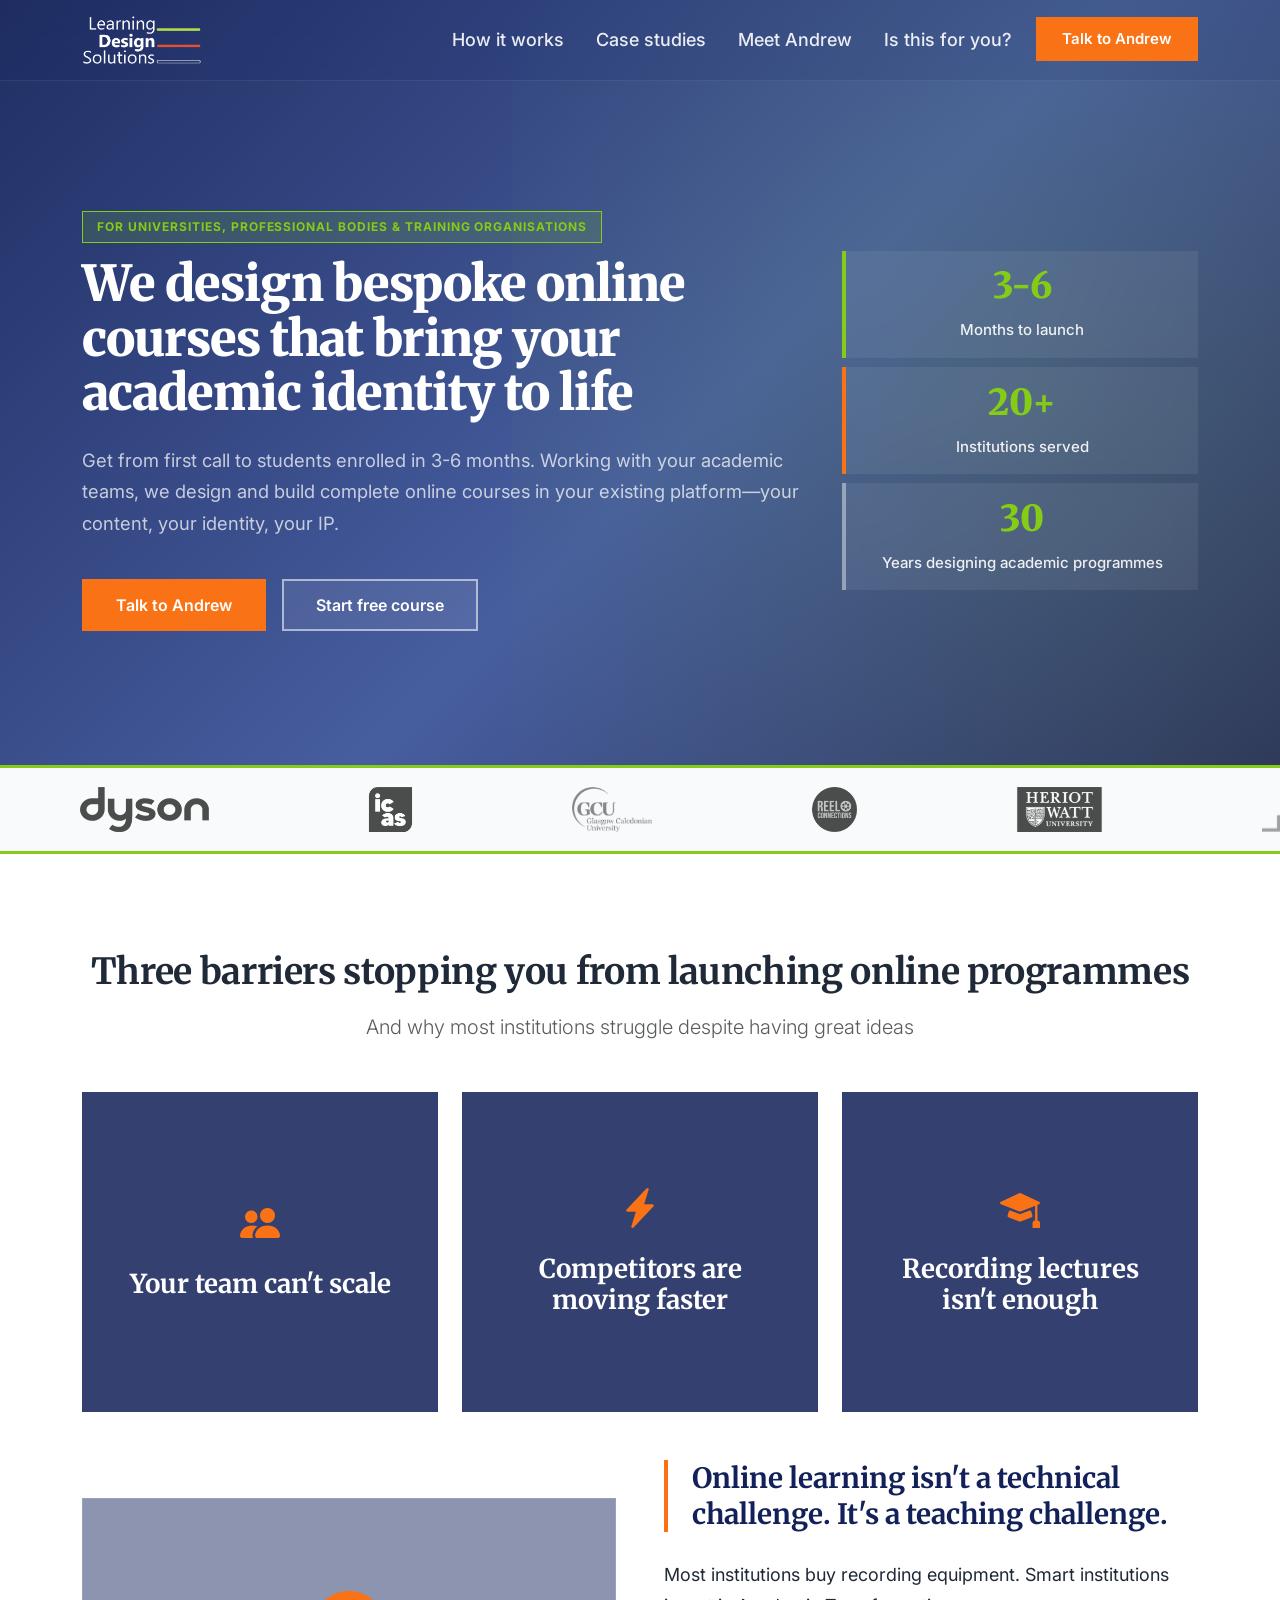
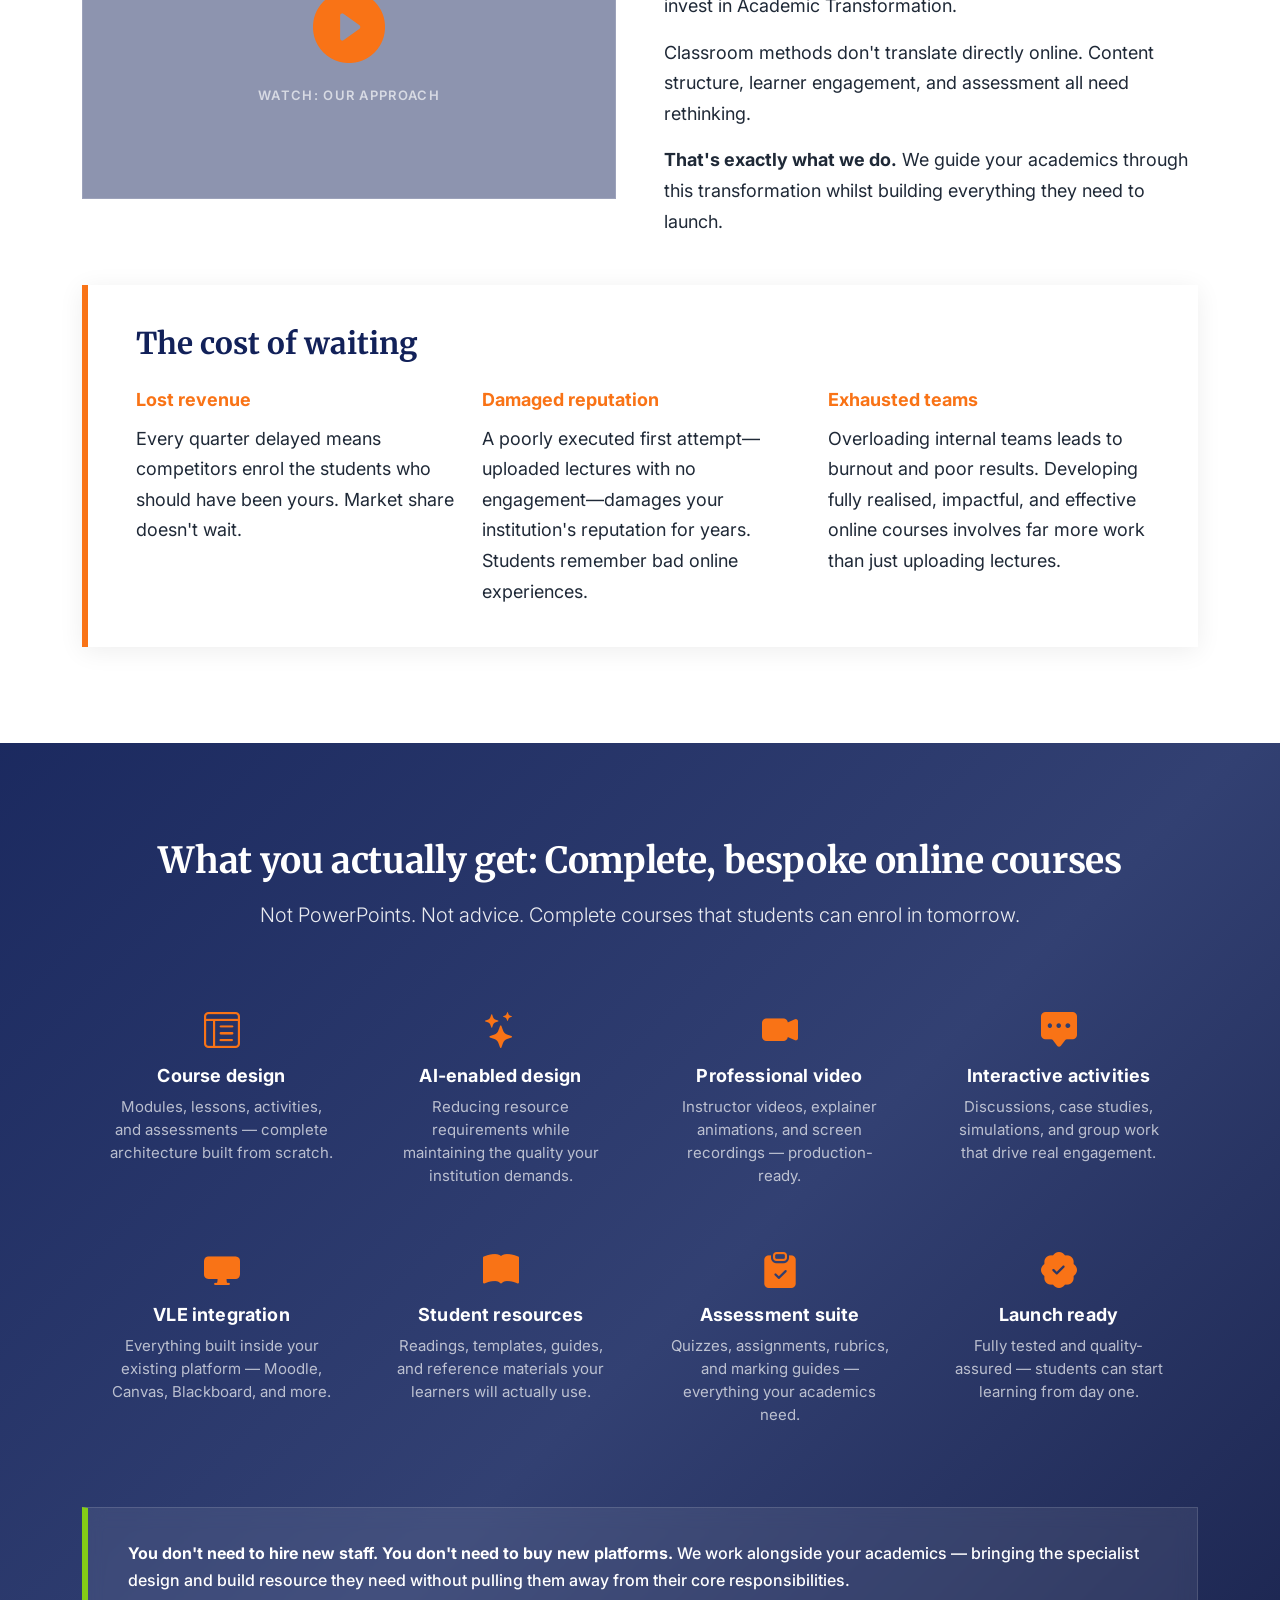
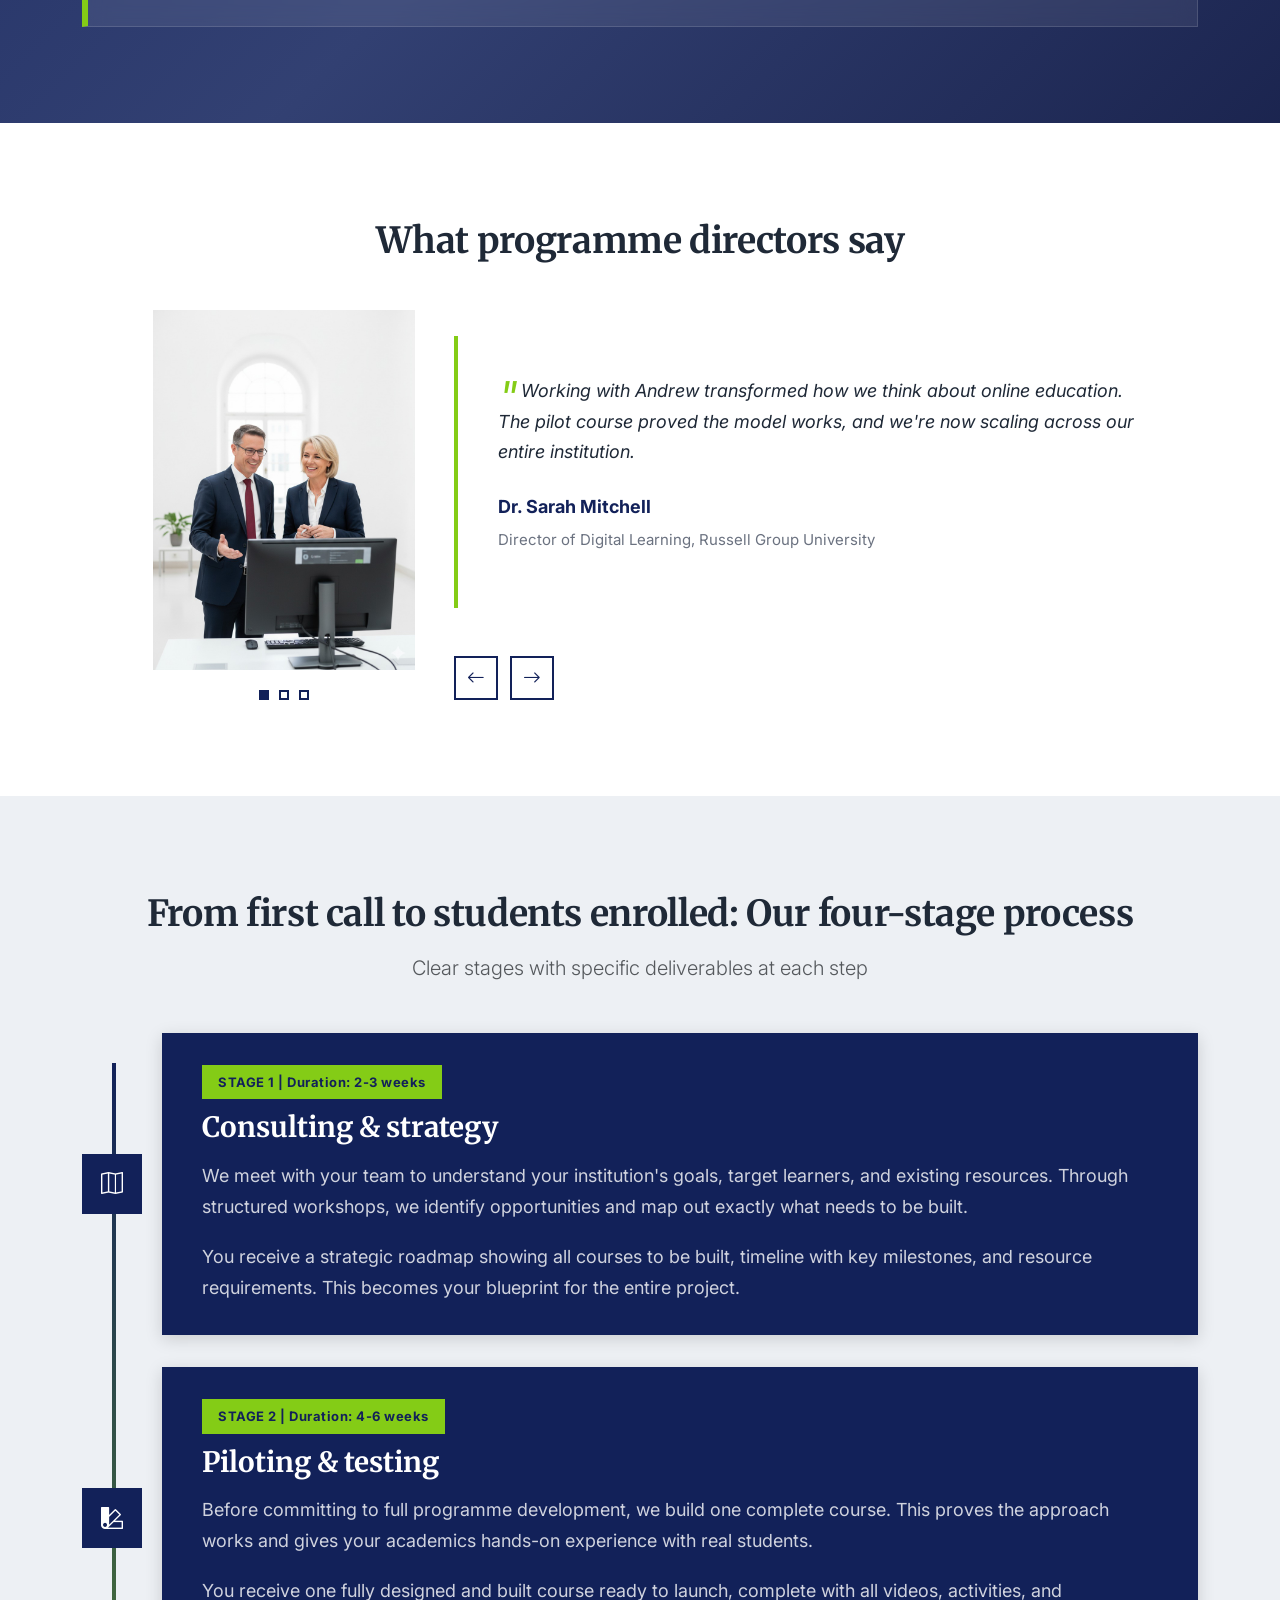
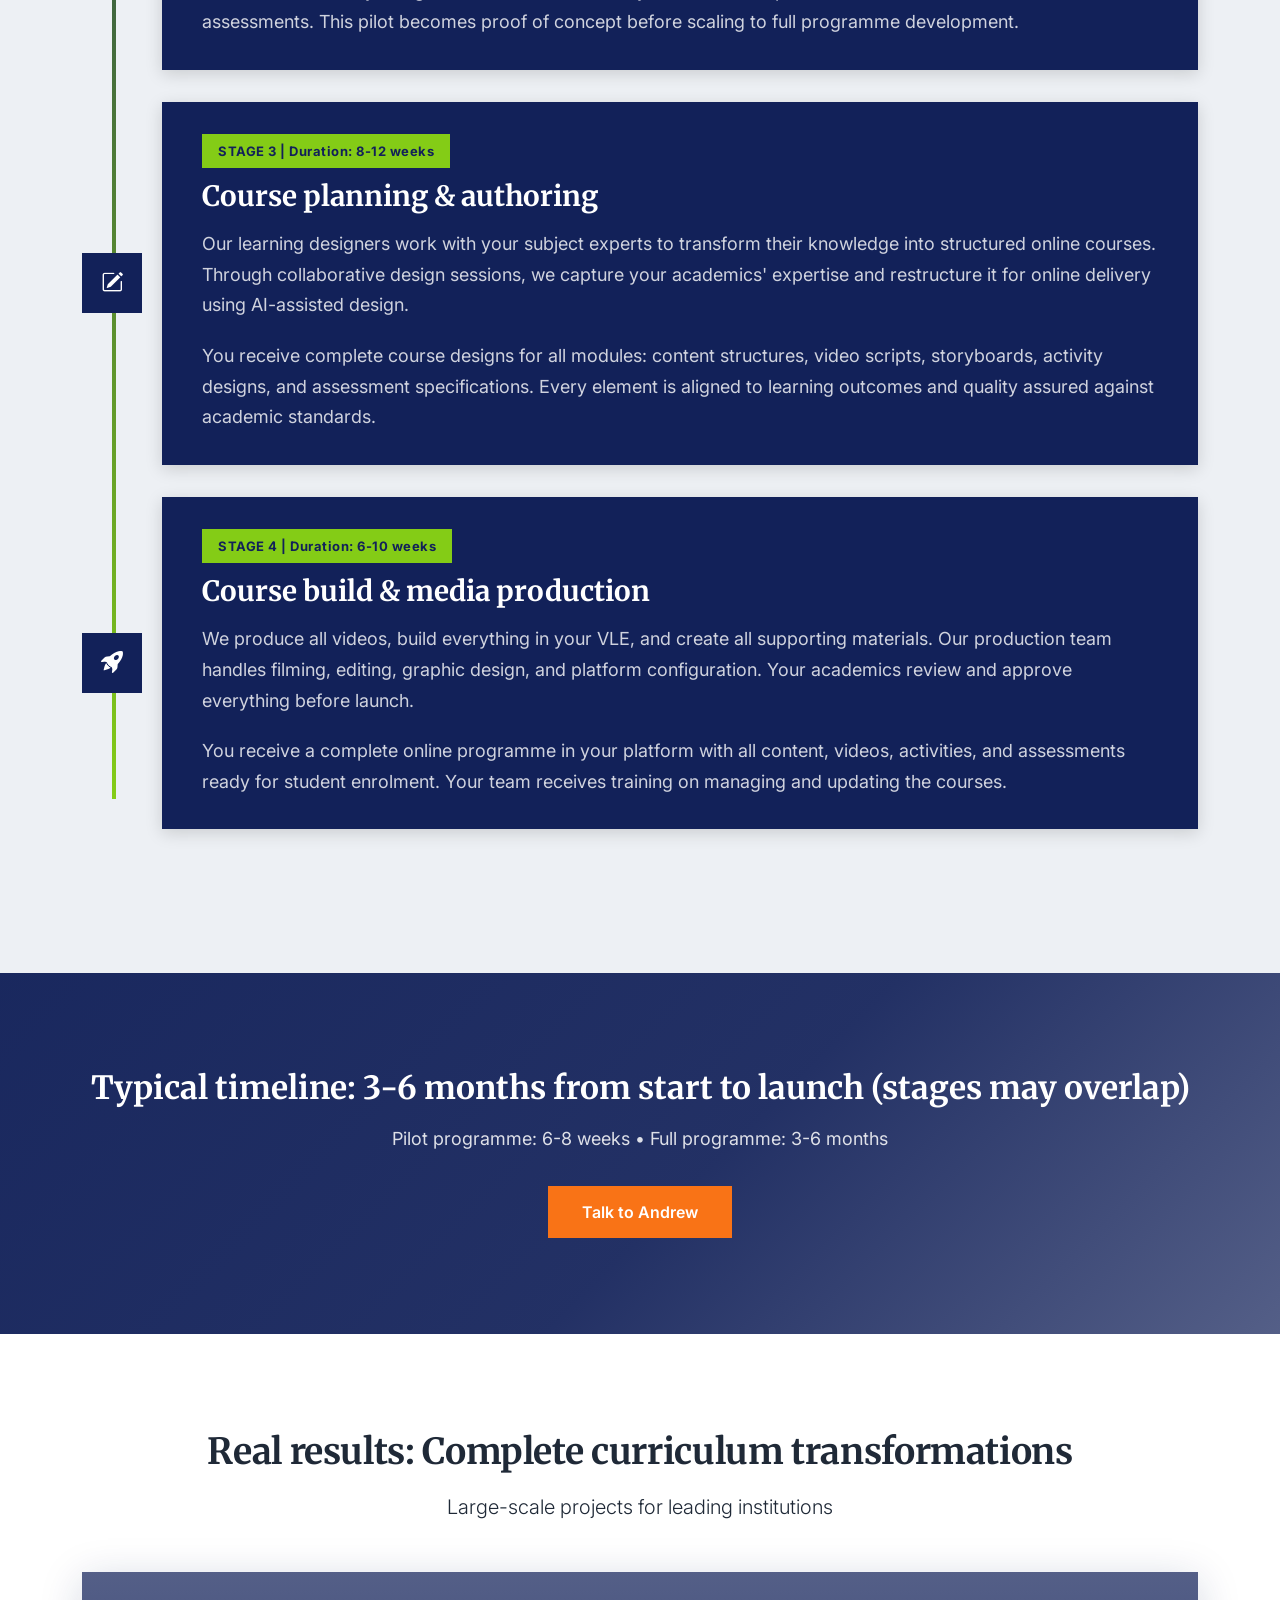
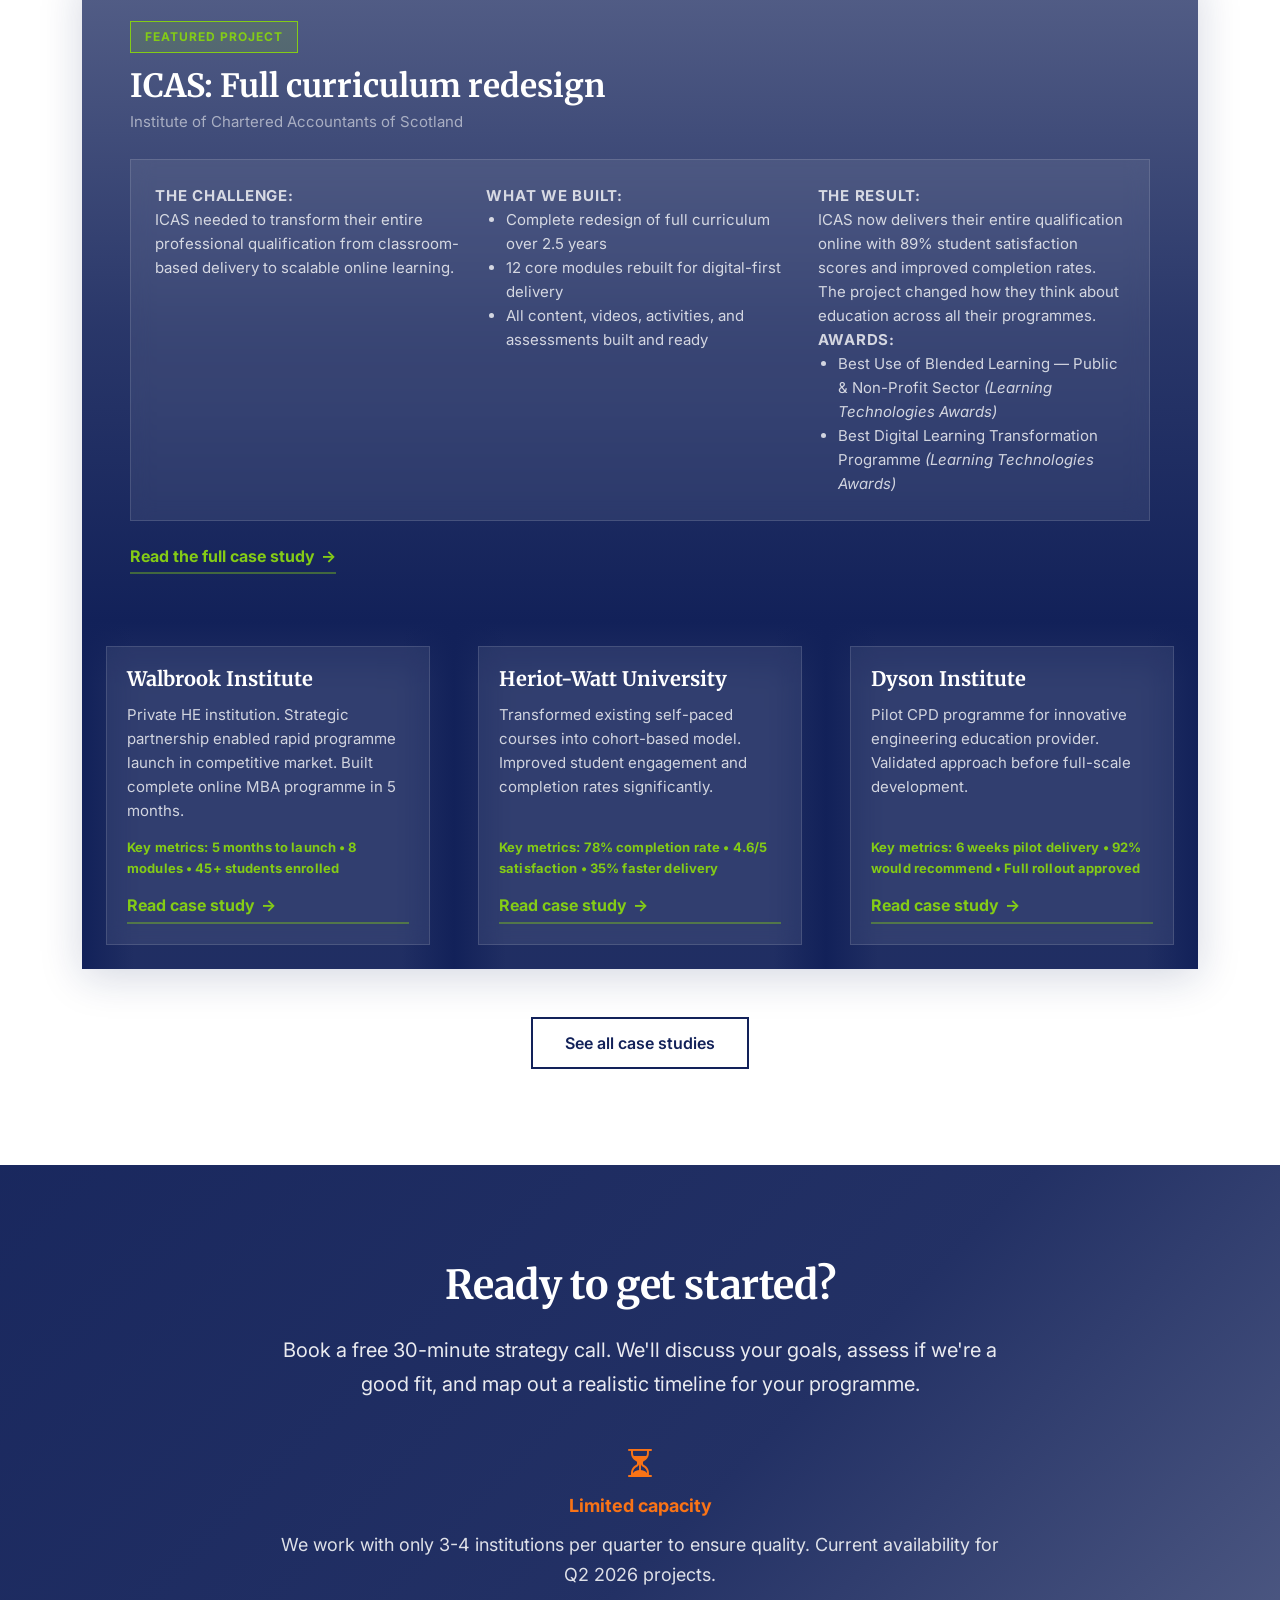
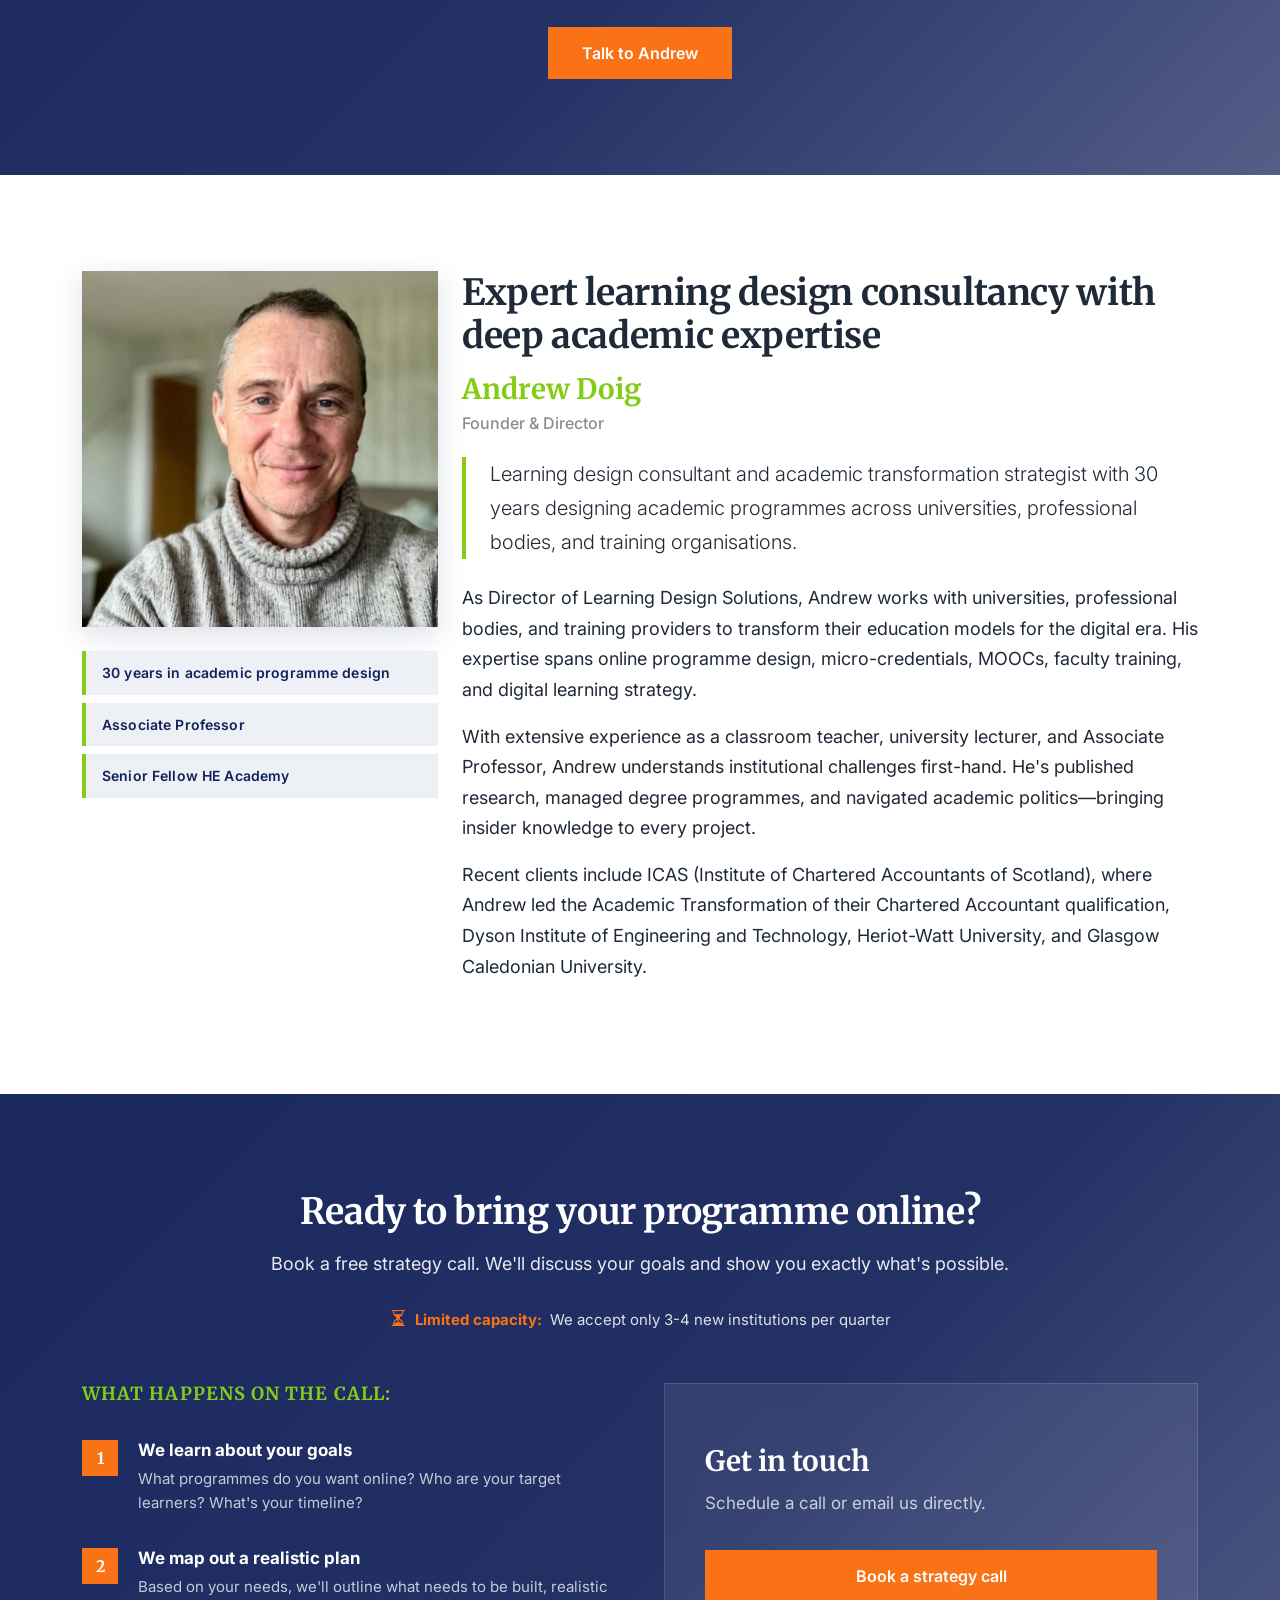
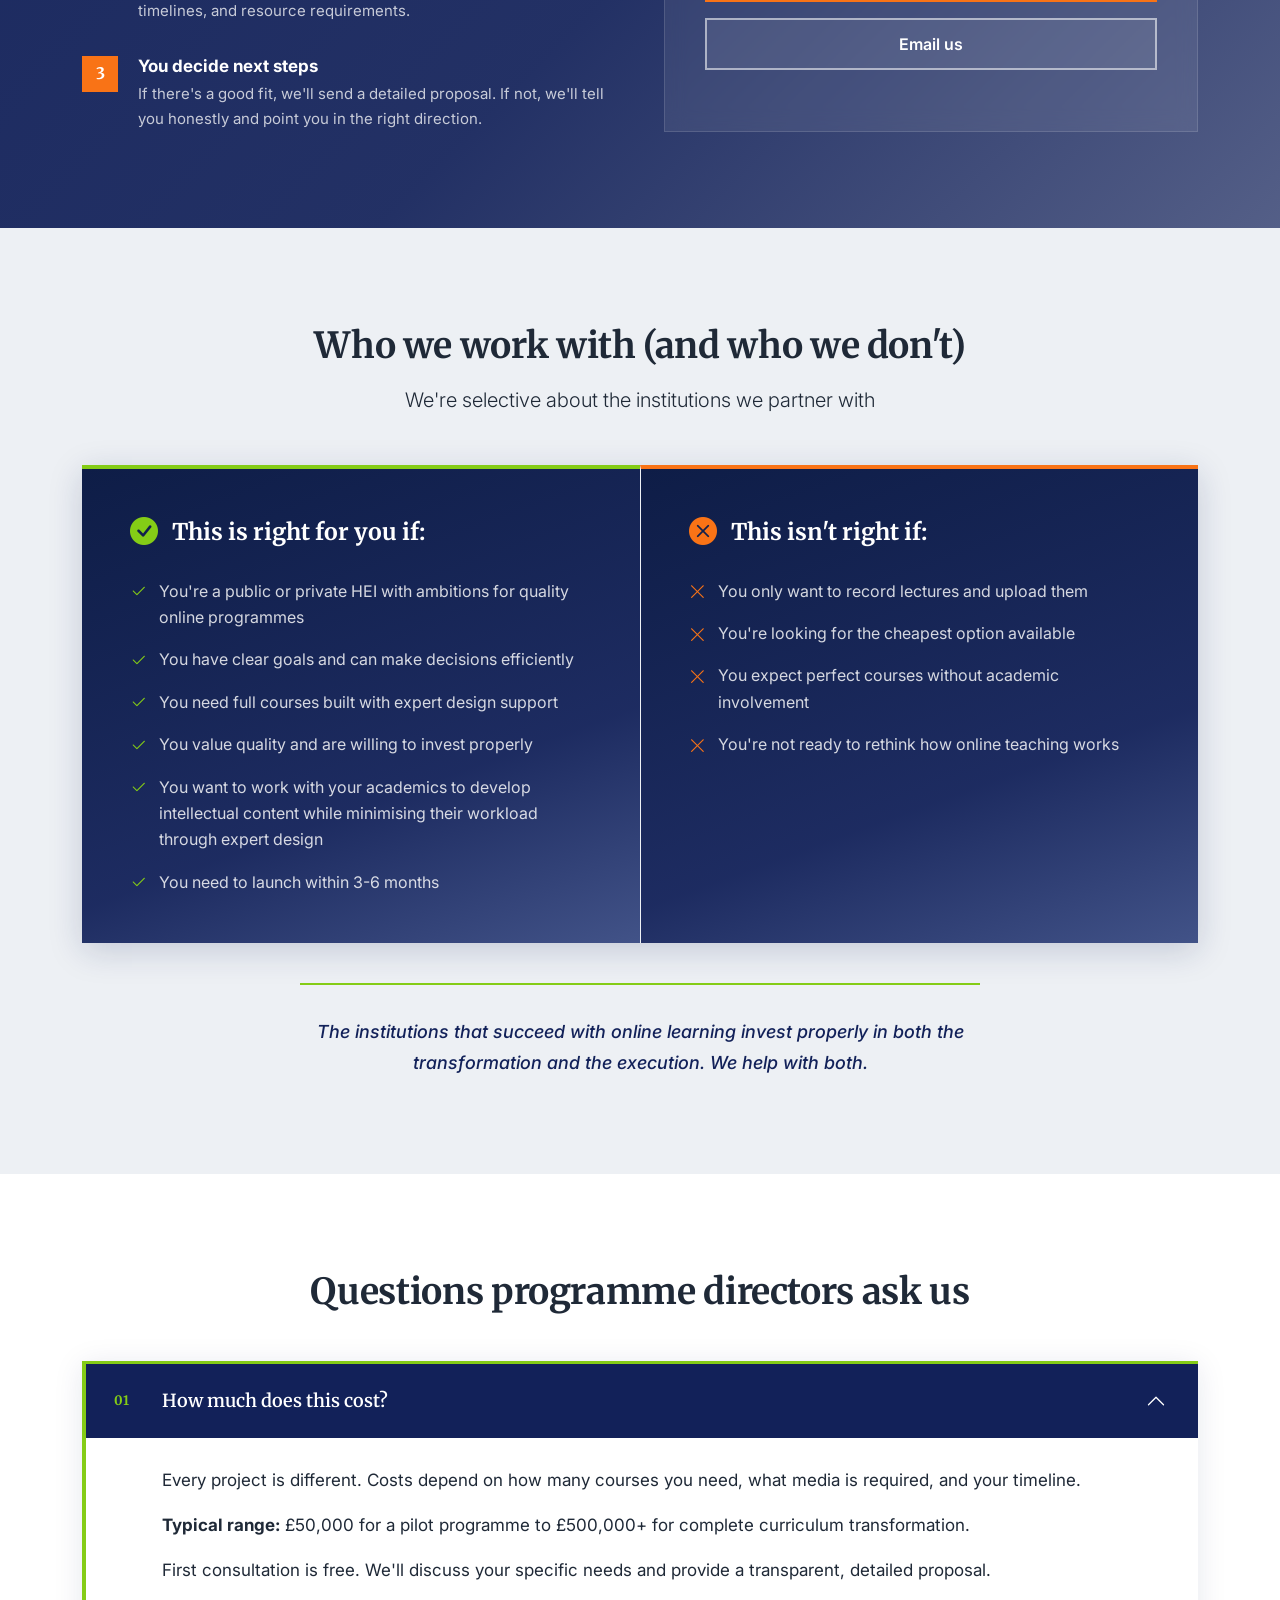
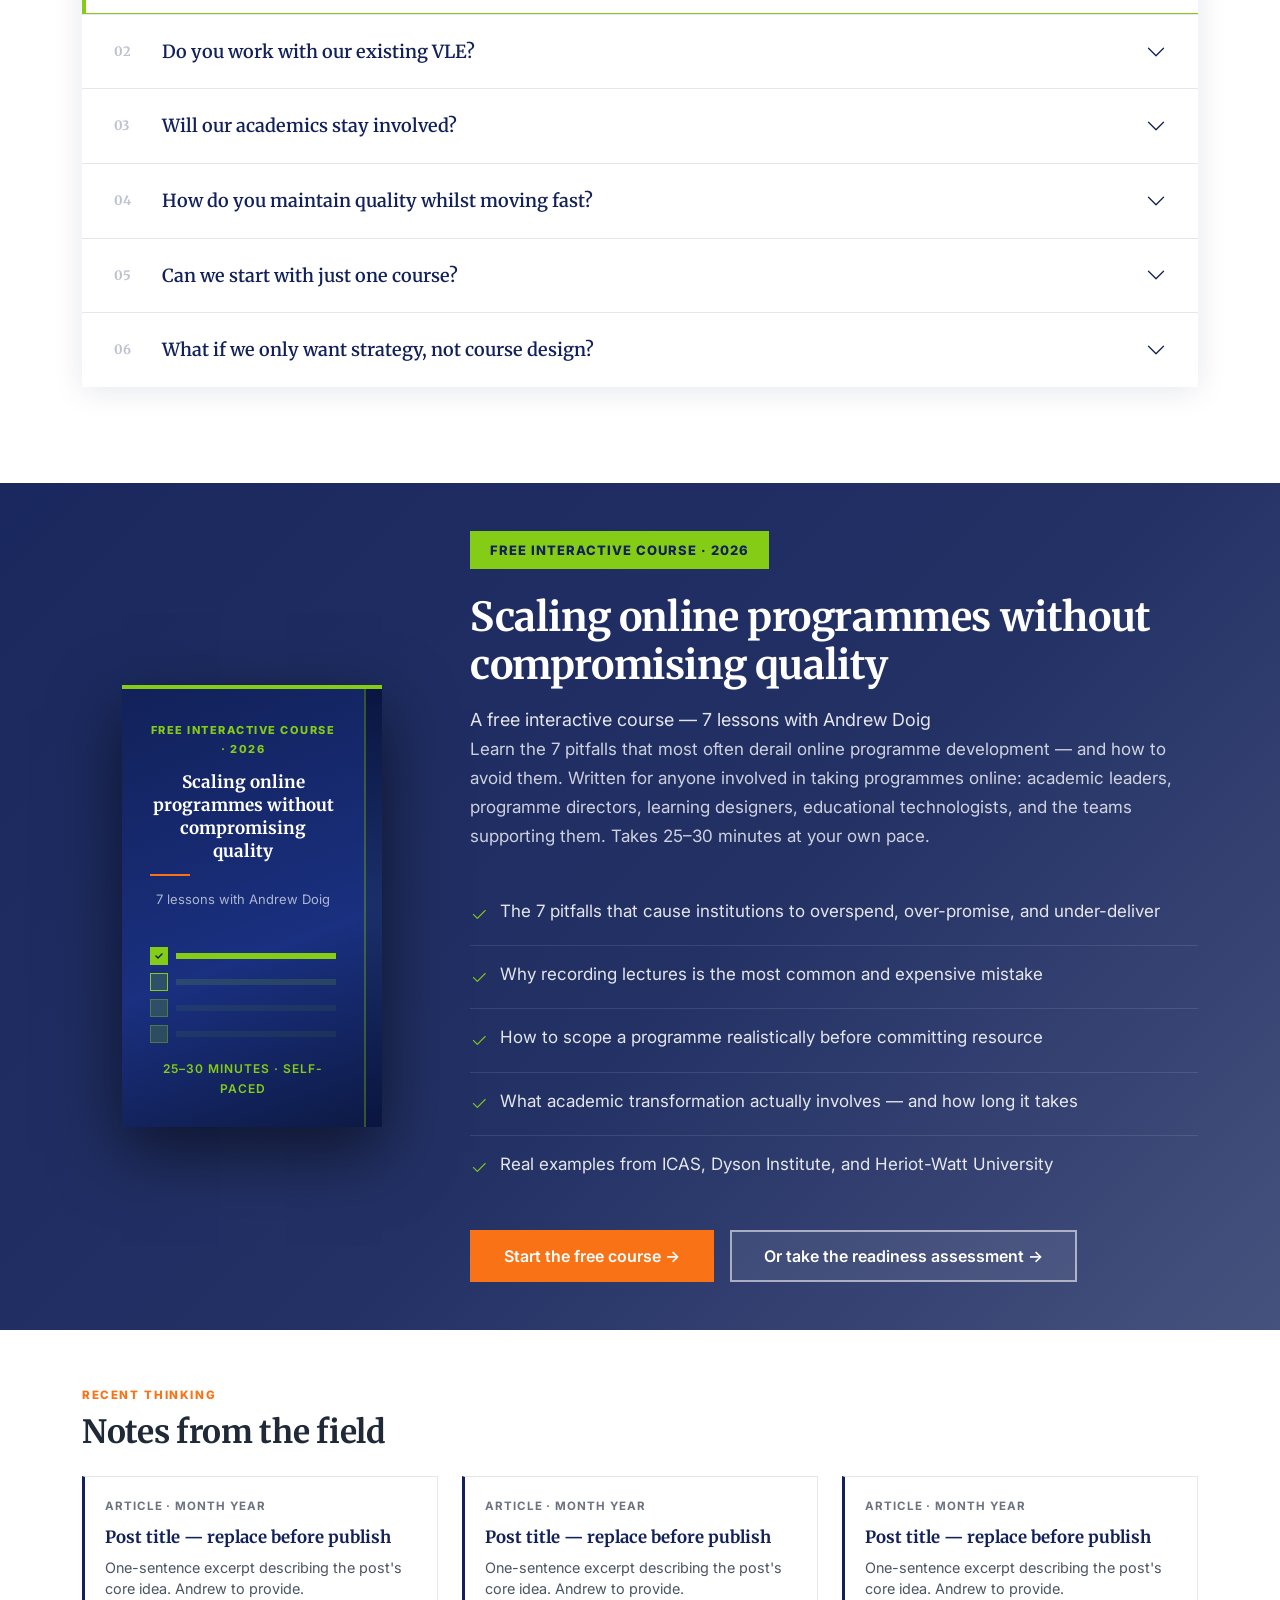
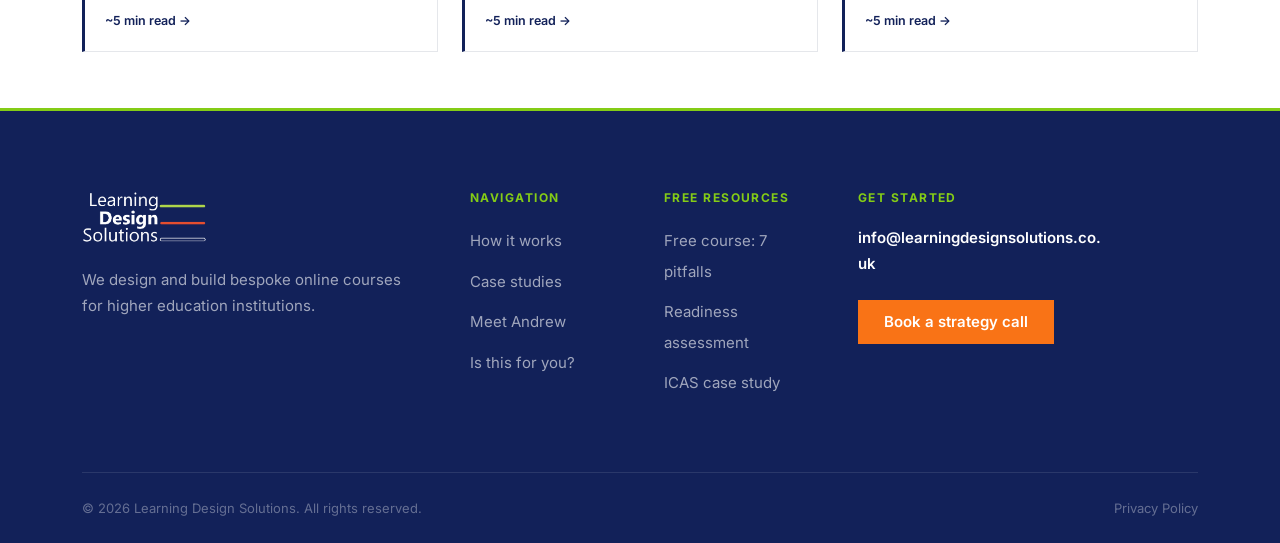
==== commit fd518e49: "Integrate Andrew's Apr 22 commentary into assessment + funnel Assessment (tier2-assessment.html): - " ====
--- a/index.html
+++ b/index.html
@@ -50,7 +50,7 @@
         <div class="container">
             <div class="row align-items-center">
                 <div class="col-lg-8 hero-content">
-                    <span class="results-badge">FOR UNIVERSITIES &amp; PROFESSIONAL BODIES</span>
+                    <span class="results-badge">FOR UNIVERSITIES, PROFESSIONAL BODIES &amp; TRAINING ORGANISATIONS</span>
                     <h1>We design bespoke online courses that bring your academic identity to life</h1>
                     <p class="lead">Get from first call to students enrolled in 3-6 months. Working with your academic teams, we design and build complete online courses in your existing platform—your content, your identity, your IP.</p>
                     <div class="d-flex gap-3 flex-wrap mt-4">
@@ -69,7 +69,7 @@
                     </div>
                     <div class="stat-box">
                         <div class="stat-number">30</div>
-                        <div class="stat-label">Years in education</div>
+                        <div class="stat-label">Years designing academic programmes</div>
                     </div>
                 </div>
             </div>
@@ -536,7 +536,7 @@
                          class="about-photo mb-4">
                     <div class="row g-2">
                         <div class="col-12">
-                            <div class="credential-badge">30 years in education</div>
+                            <div class="credential-badge">30 years in academic programme design</div>
                         </div>
                         <div class="col-12">
                             <div class="credential-badge">Associate Professor</div>
@@ -550,7 +550,7 @@
                     <h2>Expert learning design consultancy with deep academic expertise</h2>
                     <h3 class="about-name">Andrew Doig</h3>
                     <p class="about-role">Founder &amp; Director</p>
-                    <p class="lead about-lead">Learning design consultant and academic transformation strategist with 30 years in higher education.</p>
+                    <p class="lead about-lead">Learning design consultant and academic transformation strategist with 30 years designing academic programmes across universities, professional bodies, and training organisations.</p>
 
                     <p>As Director of Learning Design Solutions, Andrew works with universities, professional bodies, and training providers to transform their education models for the digital era. His expertise spans online programme design, micro-credentials, MOOCs, faculty training, and digital learning strategy.</p>
 
@@ -814,7 +814,7 @@
                     <h2 class="optin-title">Scaling online programmes without compromising quality</h2>
                     <p class="optin-lead">A free interactive course — 7 lessons with Andrew Doig</p>
 
-                    <p style="color: rgba(255,255,255,0.78); font-size: 1.0625rem; margin-bottom: 0; line-height: 1.7;">Learn the 7 hidden pitfalls that derail online programme development — and how to avoid them. Practical, honest, and built for programme directors and academic leaders. Takes 25–30 minutes at your own pace.</p>
+                    <p style="color: rgba(255,255,255,0.78); font-size: 1.0625rem; margin-bottom: 0; line-height: 1.7;">Learn the 7 pitfalls that most often derail online programme development — and how to avoid them. Written for anyone involved in taking programmes online: academic leaders, programme directors, learning designers, educational technologists, and the teams supporting them. Takes 25–30 minutes at your own pace.</p>
 
                     <ul class="optin-benefits">
                         <li><i class="bi bi-check2" aria-hidden="true"></i><span>The 7 pitfalls that cause institutions to overspend, over-promise, and under-deliver</span></li>
@@ -828,6 +828,45 @@
                         <a href="tier1-course.html" class="btn btn-primary btn-lg">Start the free course &rarr;</a>
                         <a href="tier2-assessment.html" class="btn btn-outline-white btn-lg">Or take the readiness assessment &rarr;</a>
                     </div>
+                </div>
+            </div>
+        </div>
+    </section>
+
+    <!-- Recent thinking (blog posts) — populate URLs before publishing -->
+    <section id="blog" class="section-light" style="padding-top: 3.5rem; padding-bottom: 3.5rem;">
+        <div class="container">
+            <div class="row mb-4">
+                <div class="col-lg-8">
+                    <p style="font-family: var(--font-body); font-size: 0.72rem; font-weight: 800; letter-spacing: 0.14em; text-transform: uppercase; color: var(--lds-orange, #f97316); margin: 0 0 0.5rem 0;">Recent thinking</p>
+                    <h2 style="font-size: clamp(1.5rem, 3vw, 2rem); margin: 0;">Notes from the field</h2>
+                </div>
+            </div>
+            <div class="row g-4">
+                <!-- Blog card 1 — awaiting Andrew's URL + excerpt -->
+                <div class="col-md-4">
+                    <a href="#" class="blog-card d-block text-decoration-none" style="display: block; padding: 1.25rem; border: 1px solid #e5e7eb; border-left: 3px solid var(--lds-navy, #122159); background: #fff; height: 100%;">
+                        <p style="font-size: 0.72rem; font-weight: 700; letter-spacing: 0.08em; text-transform: uppercase; color: #6b7280; margin: 0 0 0.6rem 0;">Article &middot; <span data-blog-date>Month Year</span></p>
+                        <h3 style="font-size: 1.05rem; line-height: 1.35; color: var(--lds-navy, #122159); margin: 0 0 0.5rem 0;" data-blog-title>Post title — replace before publish</h3>
+                        <p style="font-size: 0.9rem; color: #4b5563; line-height: 1.5; margin: 0 0 0.6rem 0;" data-blog-excerpt>One-sentence excerpt describing the post's core idea. Andrew to provide.</p>
+                        <p style="font-size: 0.78rem; color: var(--lds-navy, #122159); margin: 0; font-weight: 600;" data-blog-readtime>~5 min read &rarr;</p>
+                    </a>
+                </div>
+                <div class="col-md-4">
+                    <a href="#" class="blog-card d-block text-decoration-none" style="display: block; padding: 1.25rem; border: 1px solid #e5e7eb; border-left: 3px solid var(--lds-navy, #122159); background: #fff; height: 100%;">
+                        <p style="font-size: 0.72rem; font-weight: 700; letter-spacing: 0.08em; text-transform: uppercase; color: #6b7280; margin: 0 0 0.6rem 0;">Article &middot; <span data-blog-date>Month Year</span></p>
+                        <h3 style="font-size: 1.05rem; line-height: 1.35; color: var(--lds-navy, #122159); margin: 0 0 0.5rem 0;" data-blog-title>Post title — replace before publish</h3>
+                        <p style="font-size: 0.9rem; color: #4b5563; line-height: 1.5; margin: 0 0 0.6rem 0;" data-blog-excerpt>One-sentence excerpt describing the post's core idea. Andrew to provide.</p>
+                        <p style="font-size: 0.78rem; color: var(--lds-navy, #122159); margin: 0; font-weight: 600;" data-blog-readtime>~5 min read &rarr;</p>
+                    </a>
+                </div>
+                <div class="col-md-4">
+                    <a href="#" class="blog-card d-block text-decoration-none" style="display: block; padding: 1.25rem; border: 1px solid #e5e7eb; border-left: 3px solid var(--lds-navy, #122159); background: #fff; height: 100%;">
+                        <p style="font-size: 0.72rem; font-weight: 700; letter-spacing: 0.08em; text-transform: uppercase; color: #6b7280; margin: 0 0 0.6rem 0;">Article &middot; <span data-blog-date>Month Year</span></p>
+                        <h3 style="font-size: 1.05rem; line-height: 1.35; color: var(--lds-navy, #122159); margin: 0 0 0.5rem 0;" data-blog-title>Post title — replace before publish</h3>
+                        <p style="font-size: 0.9rem; color: #4b5563; line-height: 1.5; margin: 0 0 0.6rem 0;" data-blog-excerpt>One-sentence excerpt describing the post's core idea. Andrew to provide.</p>
+                        <p style="font-size: 0.78rem; color: var(--lds-navy, #122159); margin: 0; font-weight: 600;" data-blog-readtime>~5 min read &rarr;</p>
+                    </a>
                 </div>
             </div>
         </div>
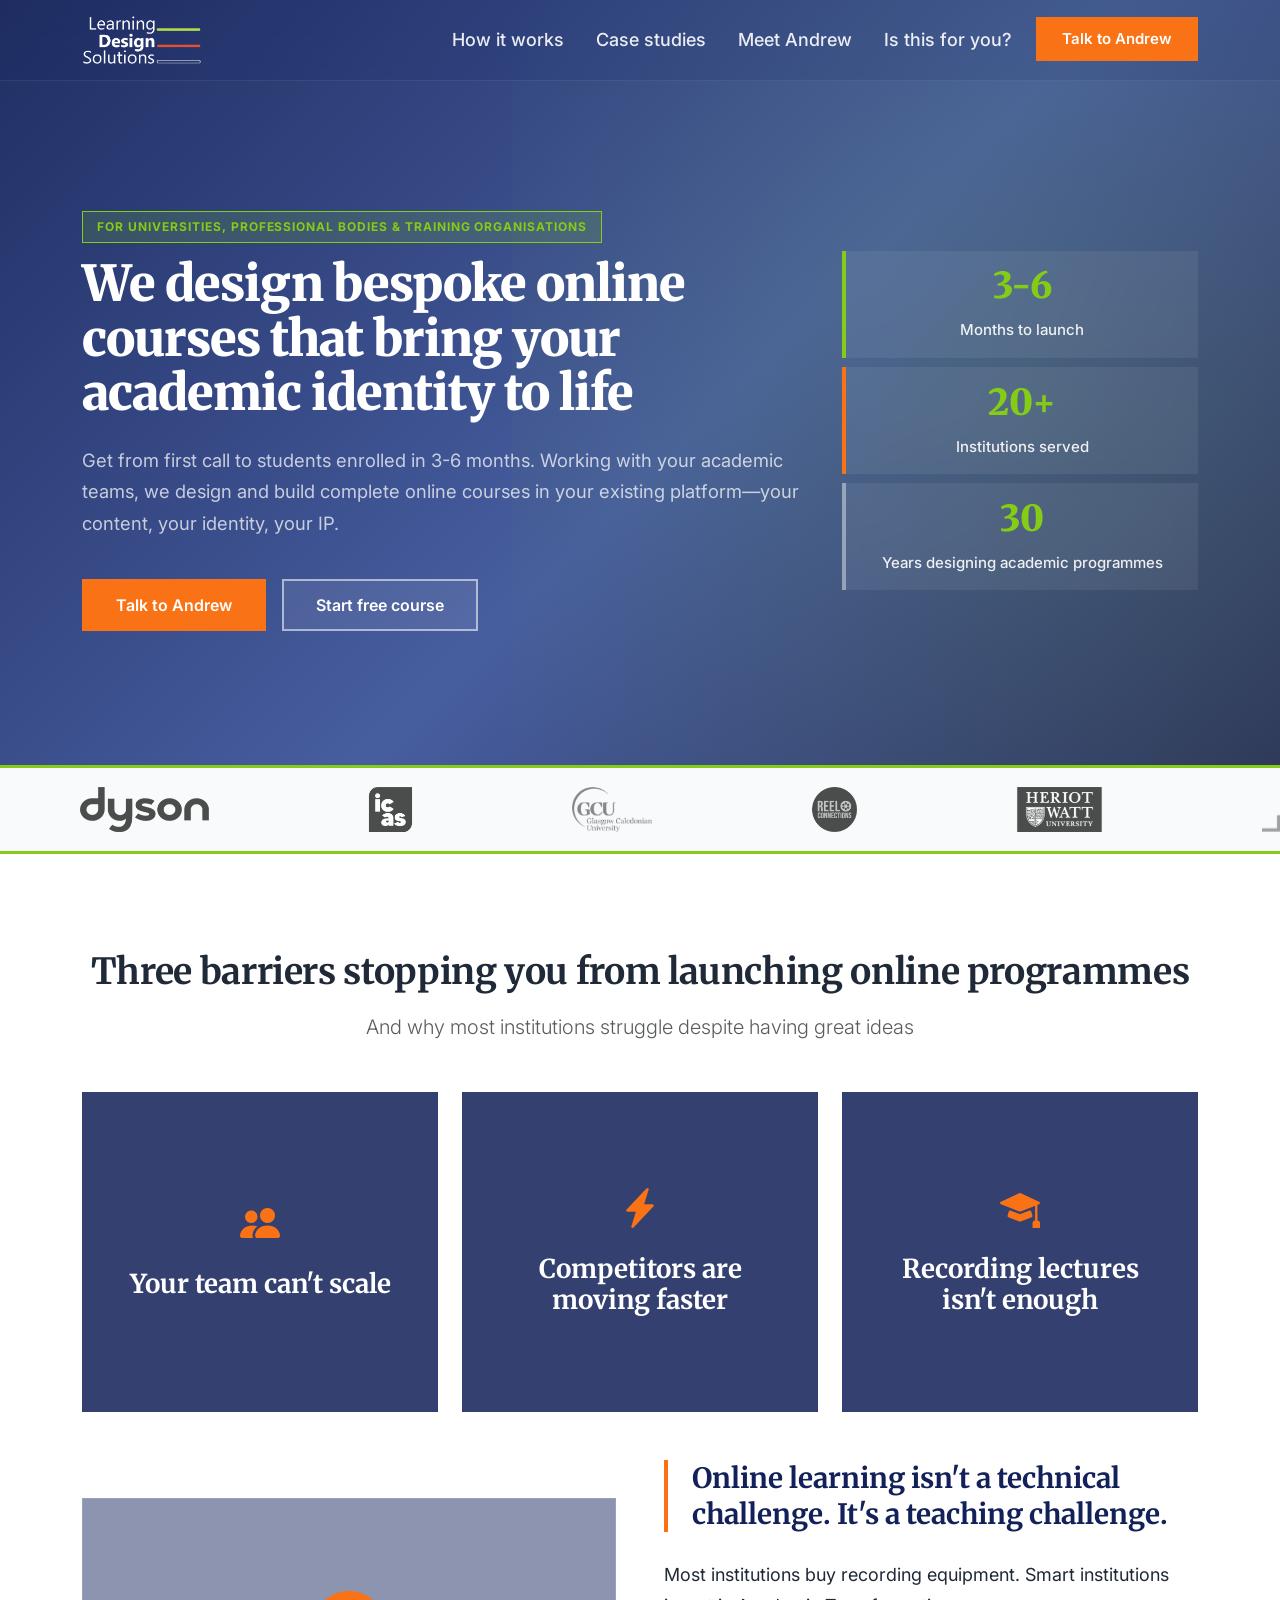
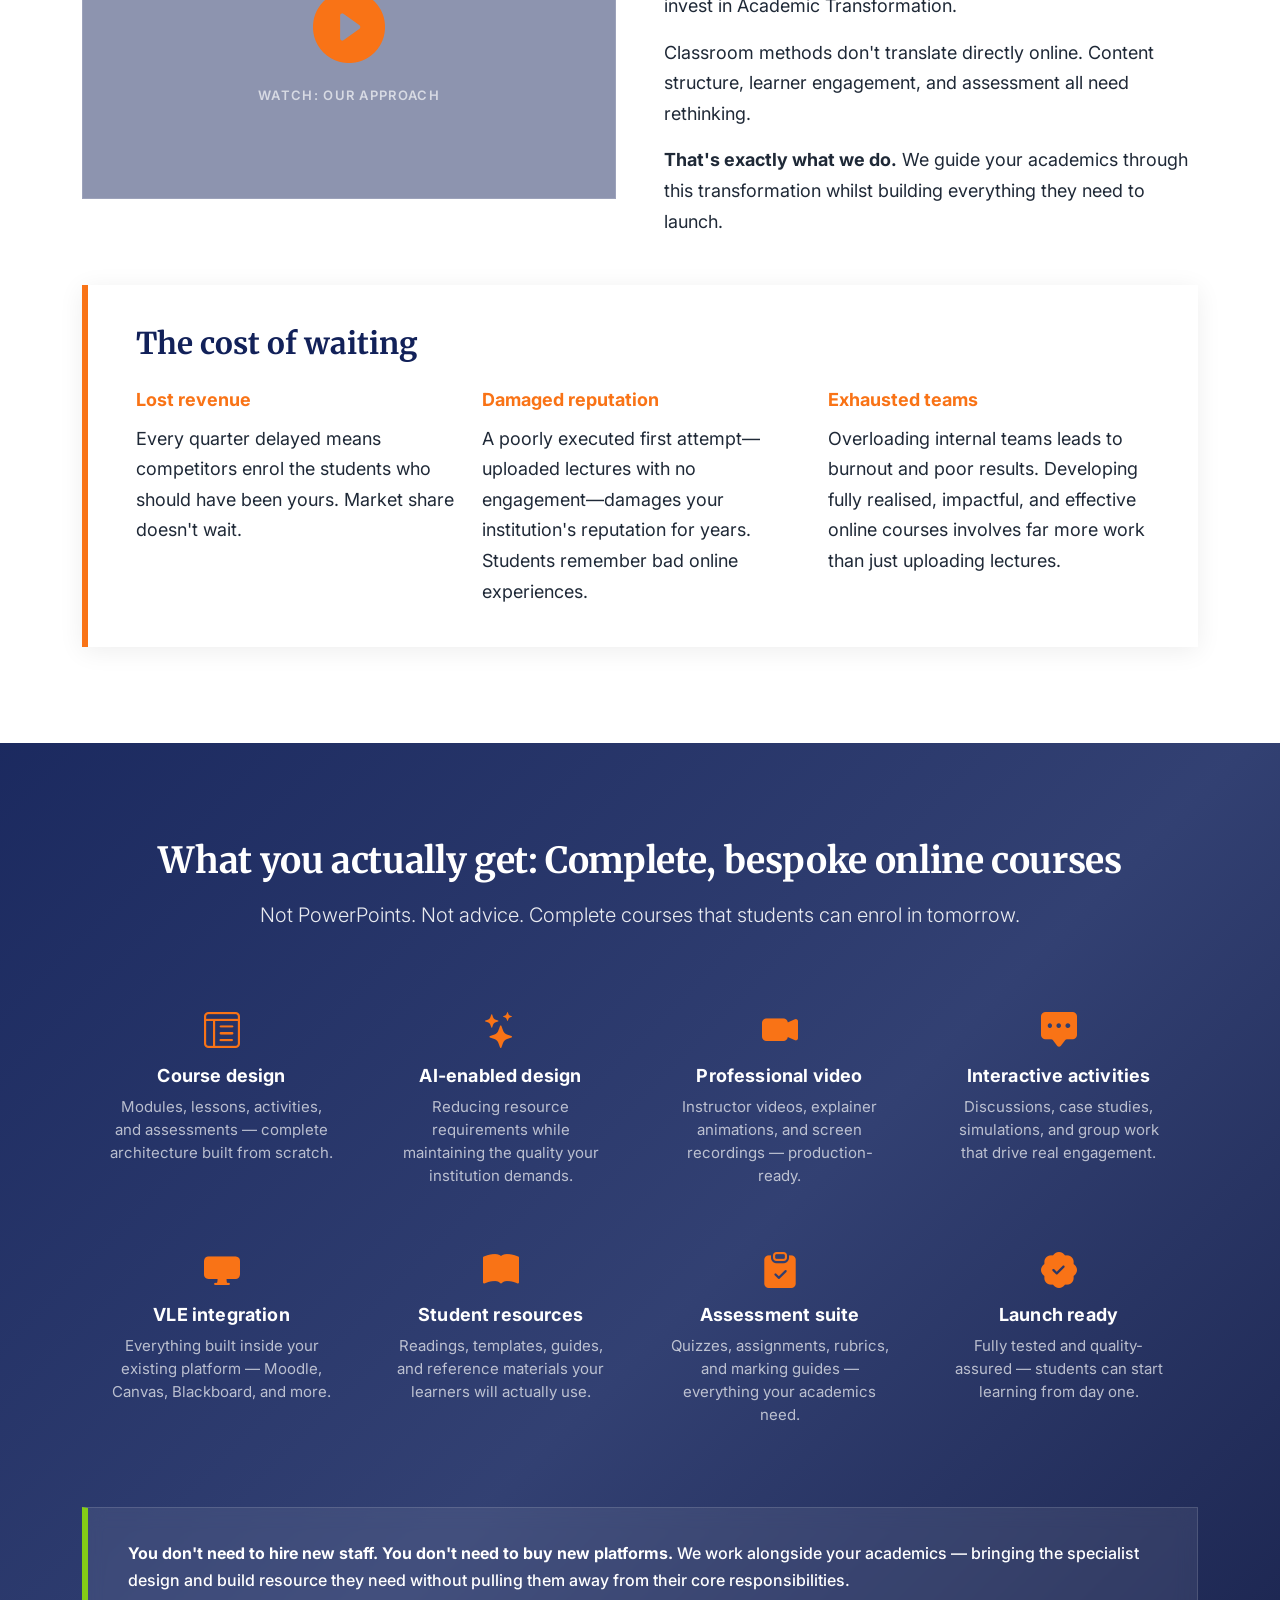
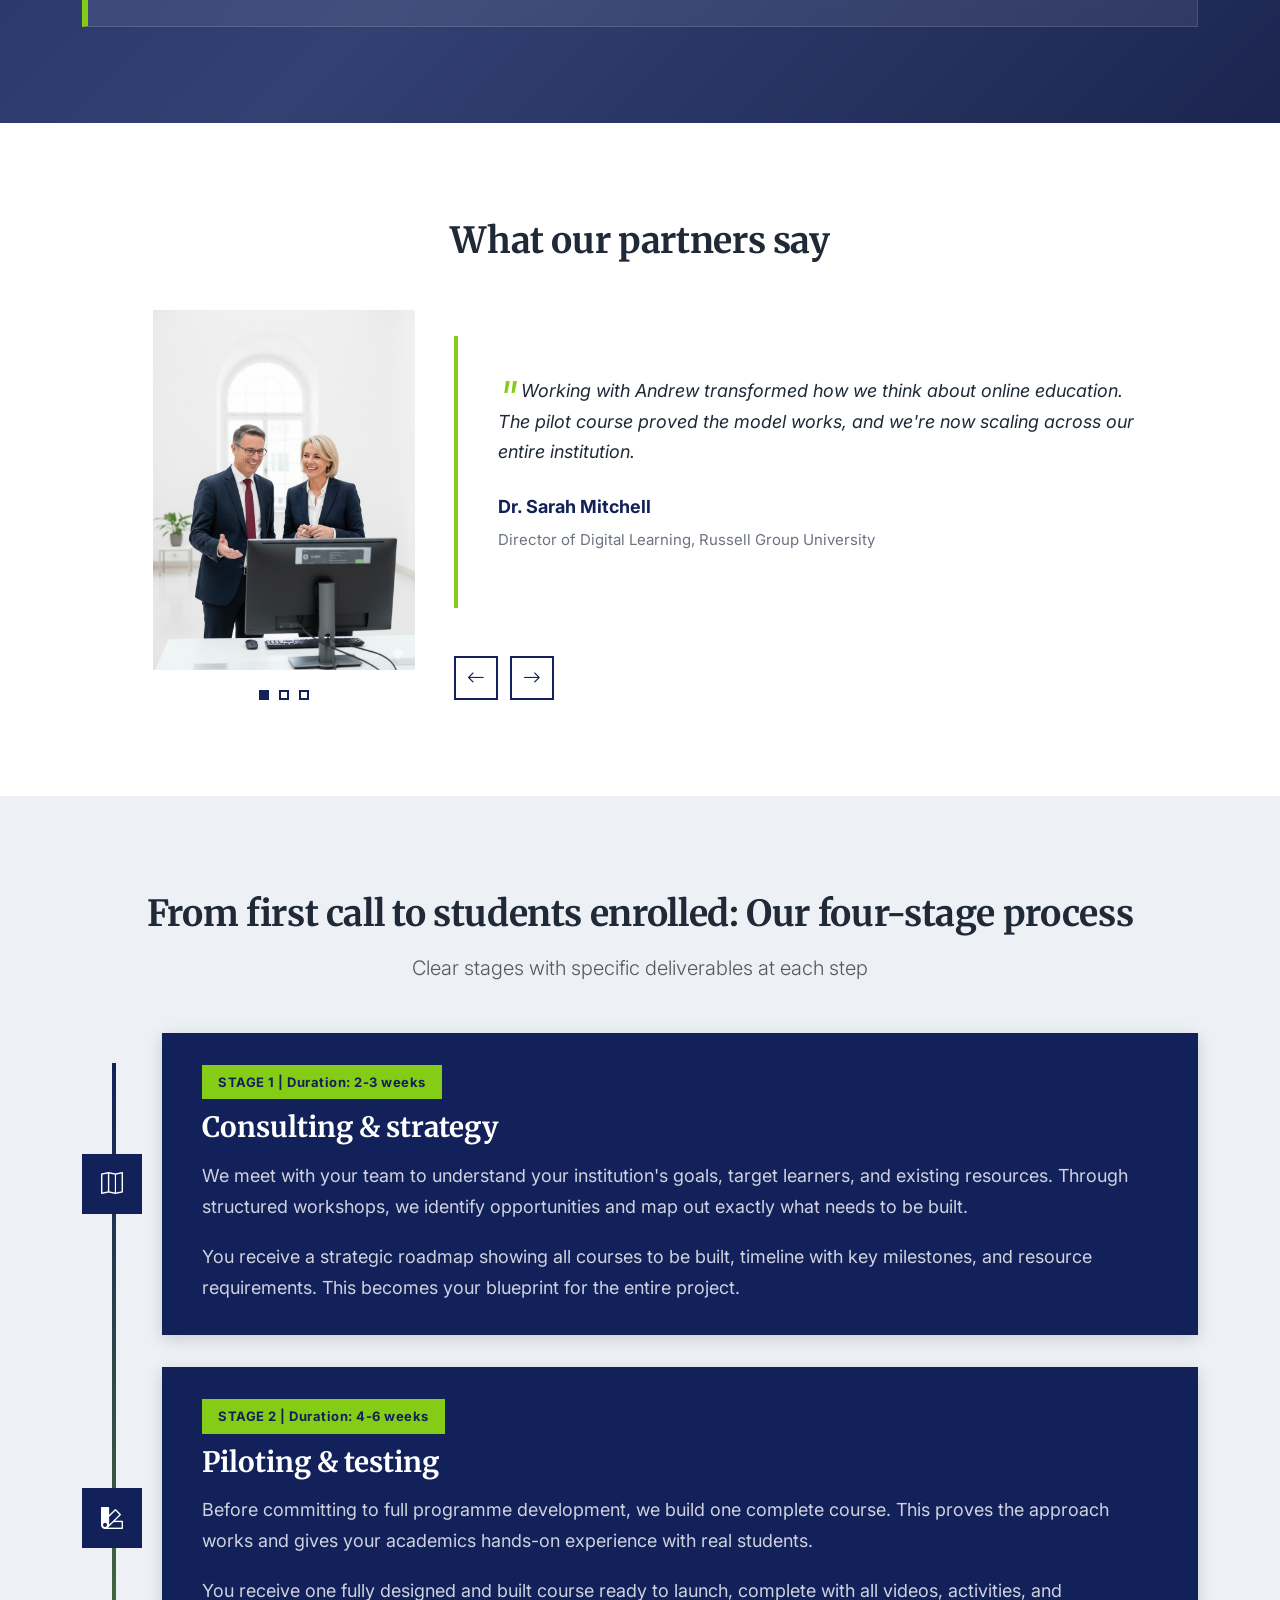
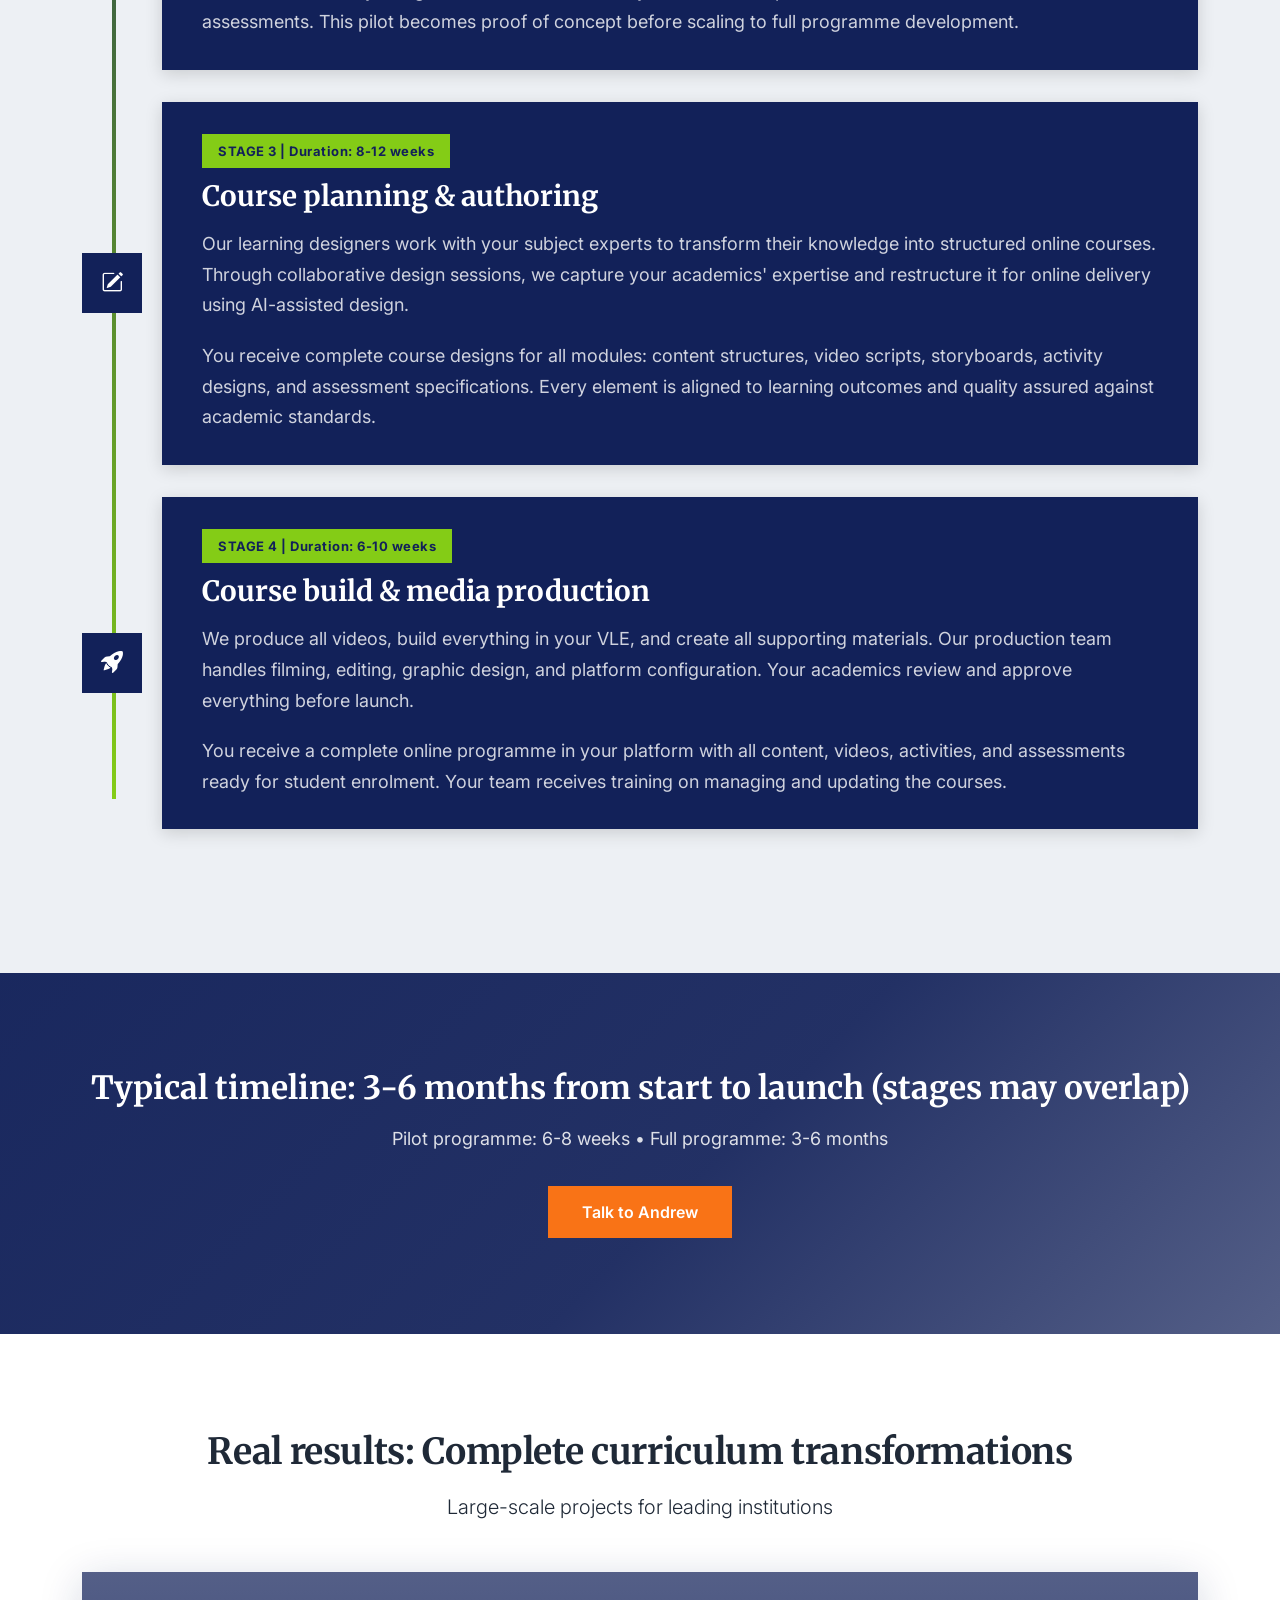
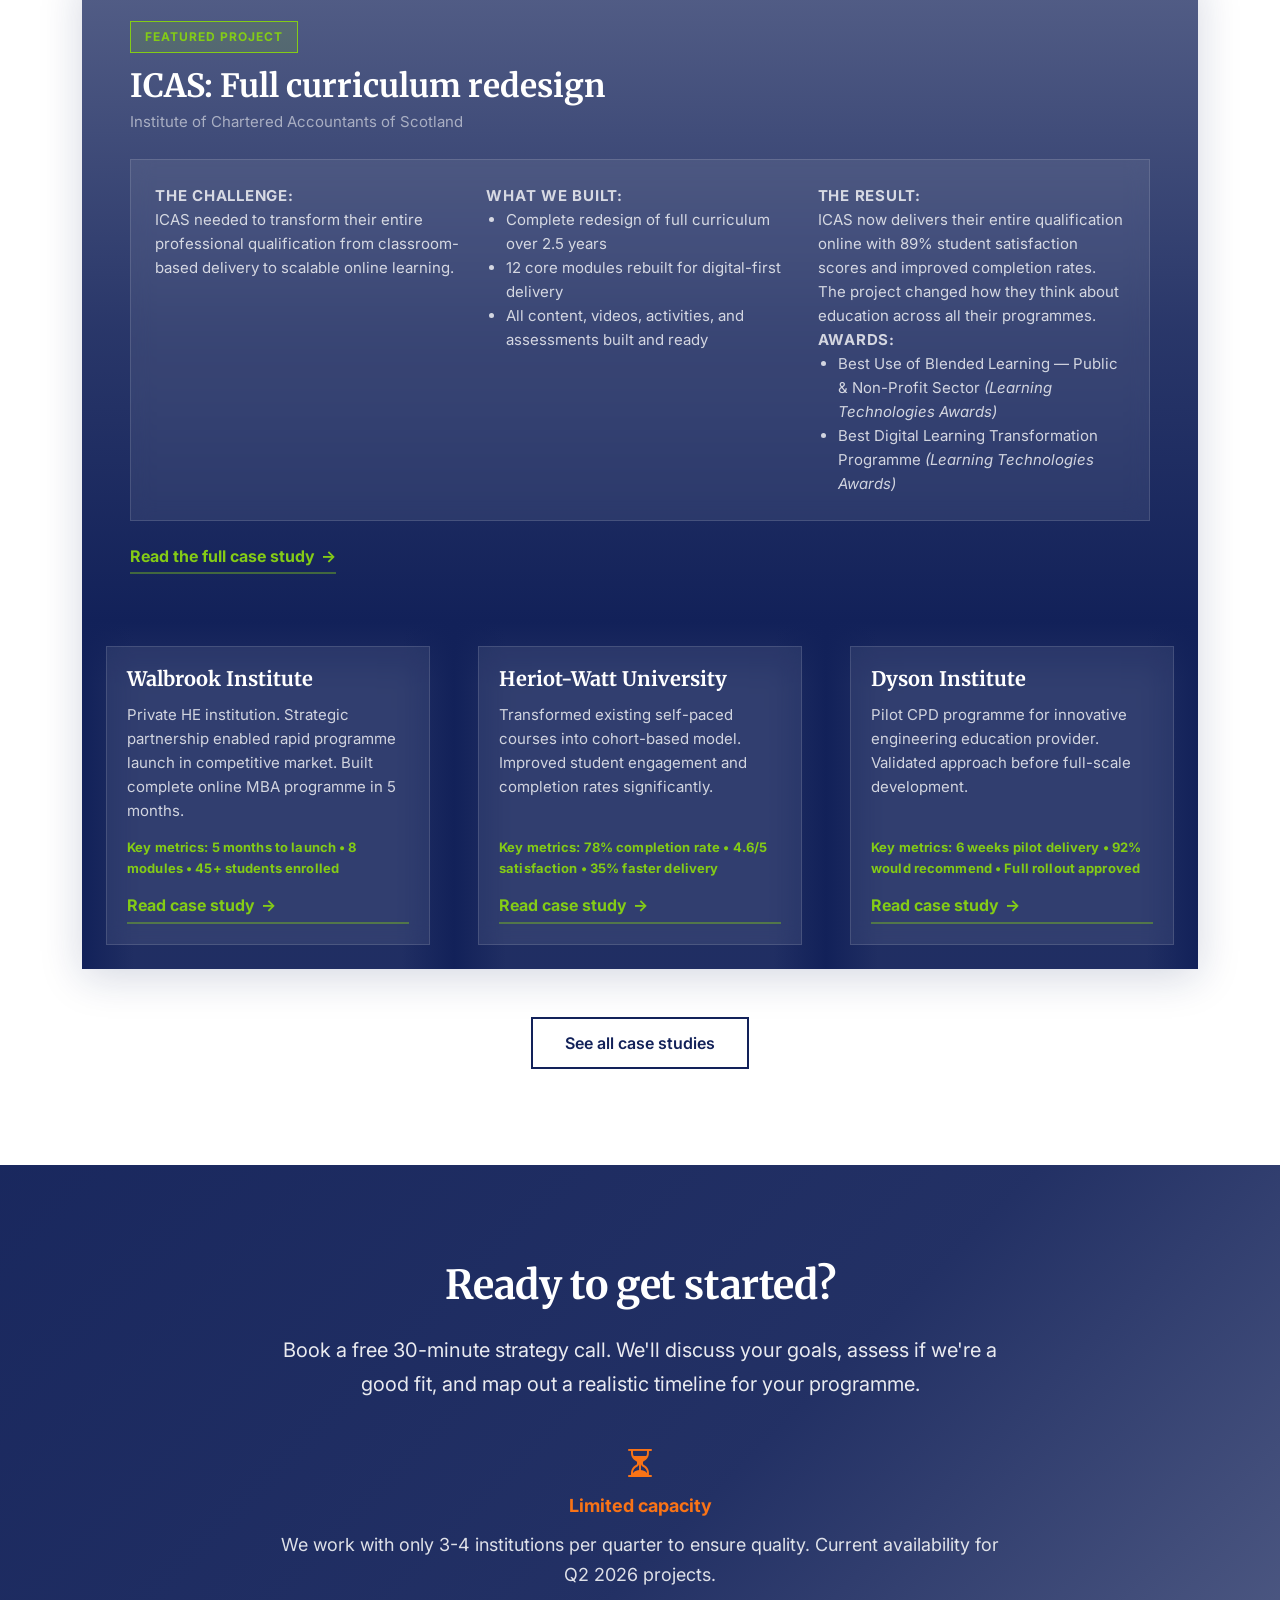
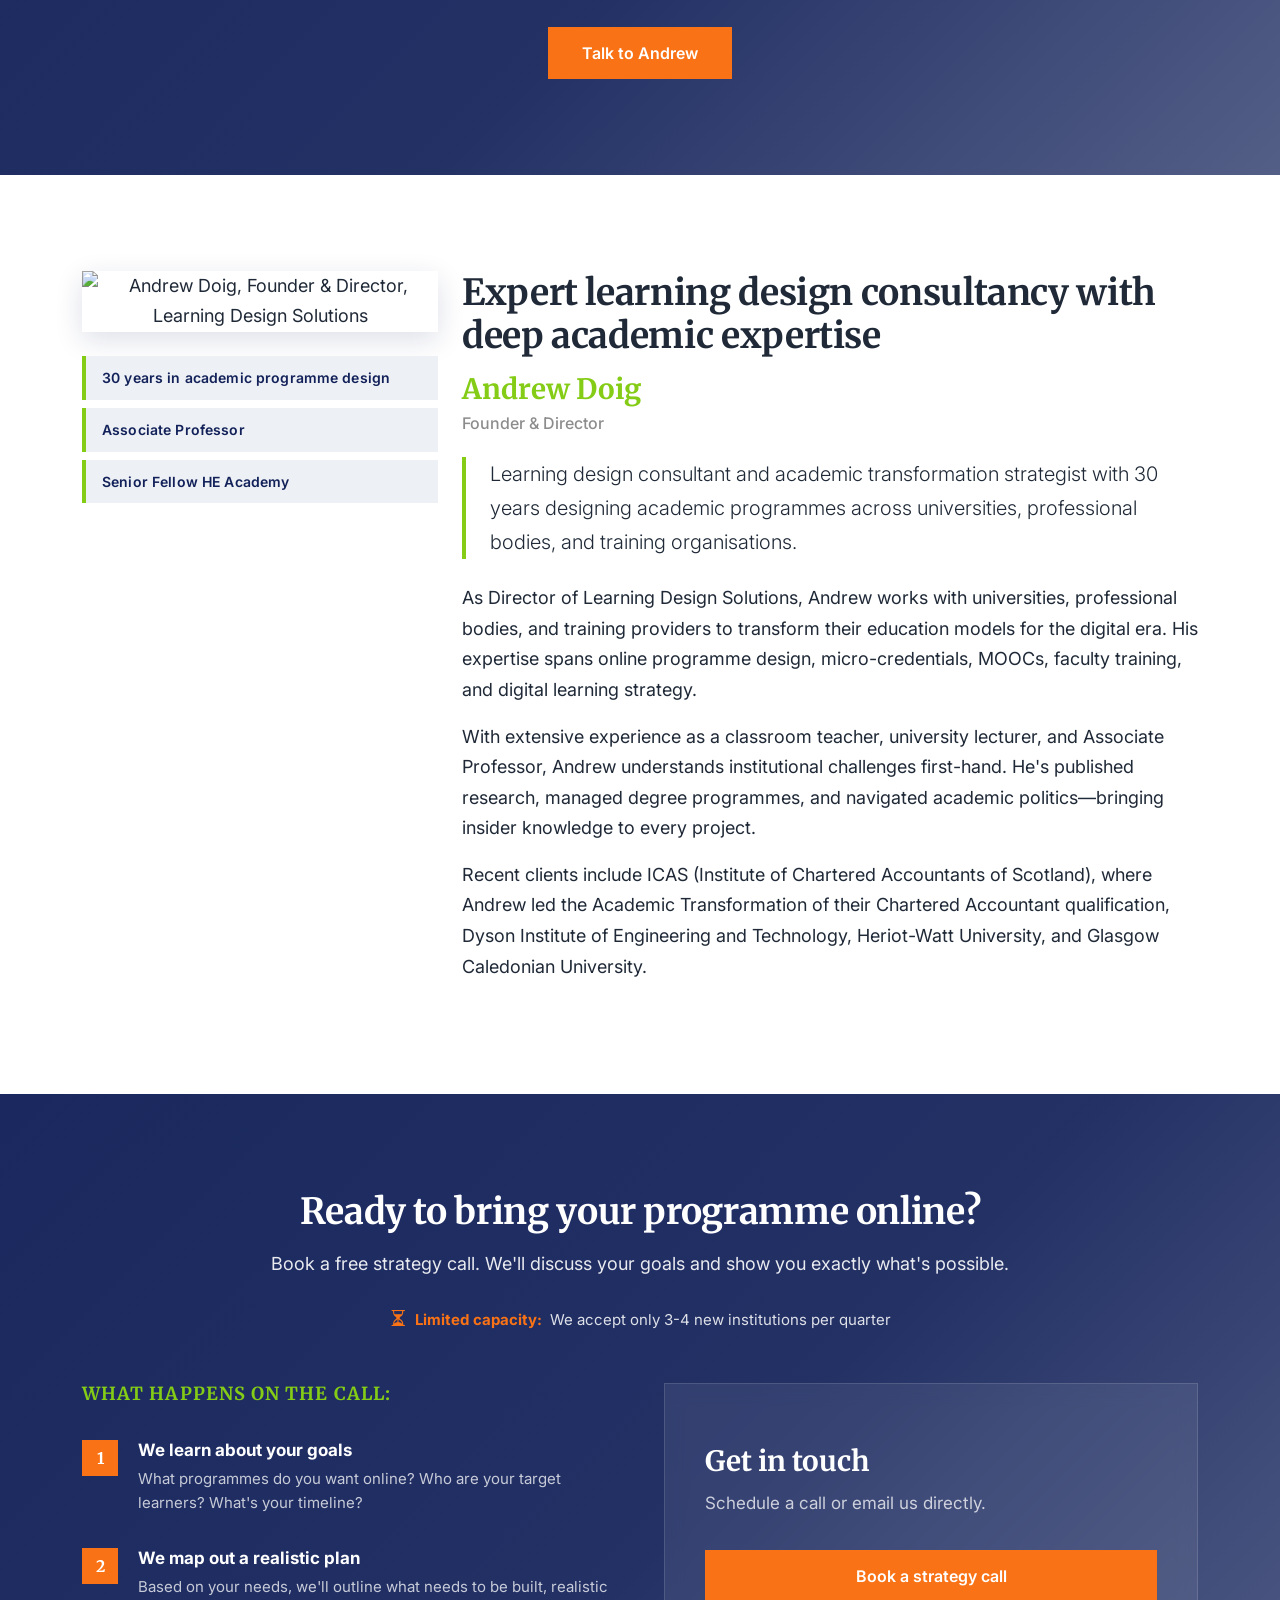
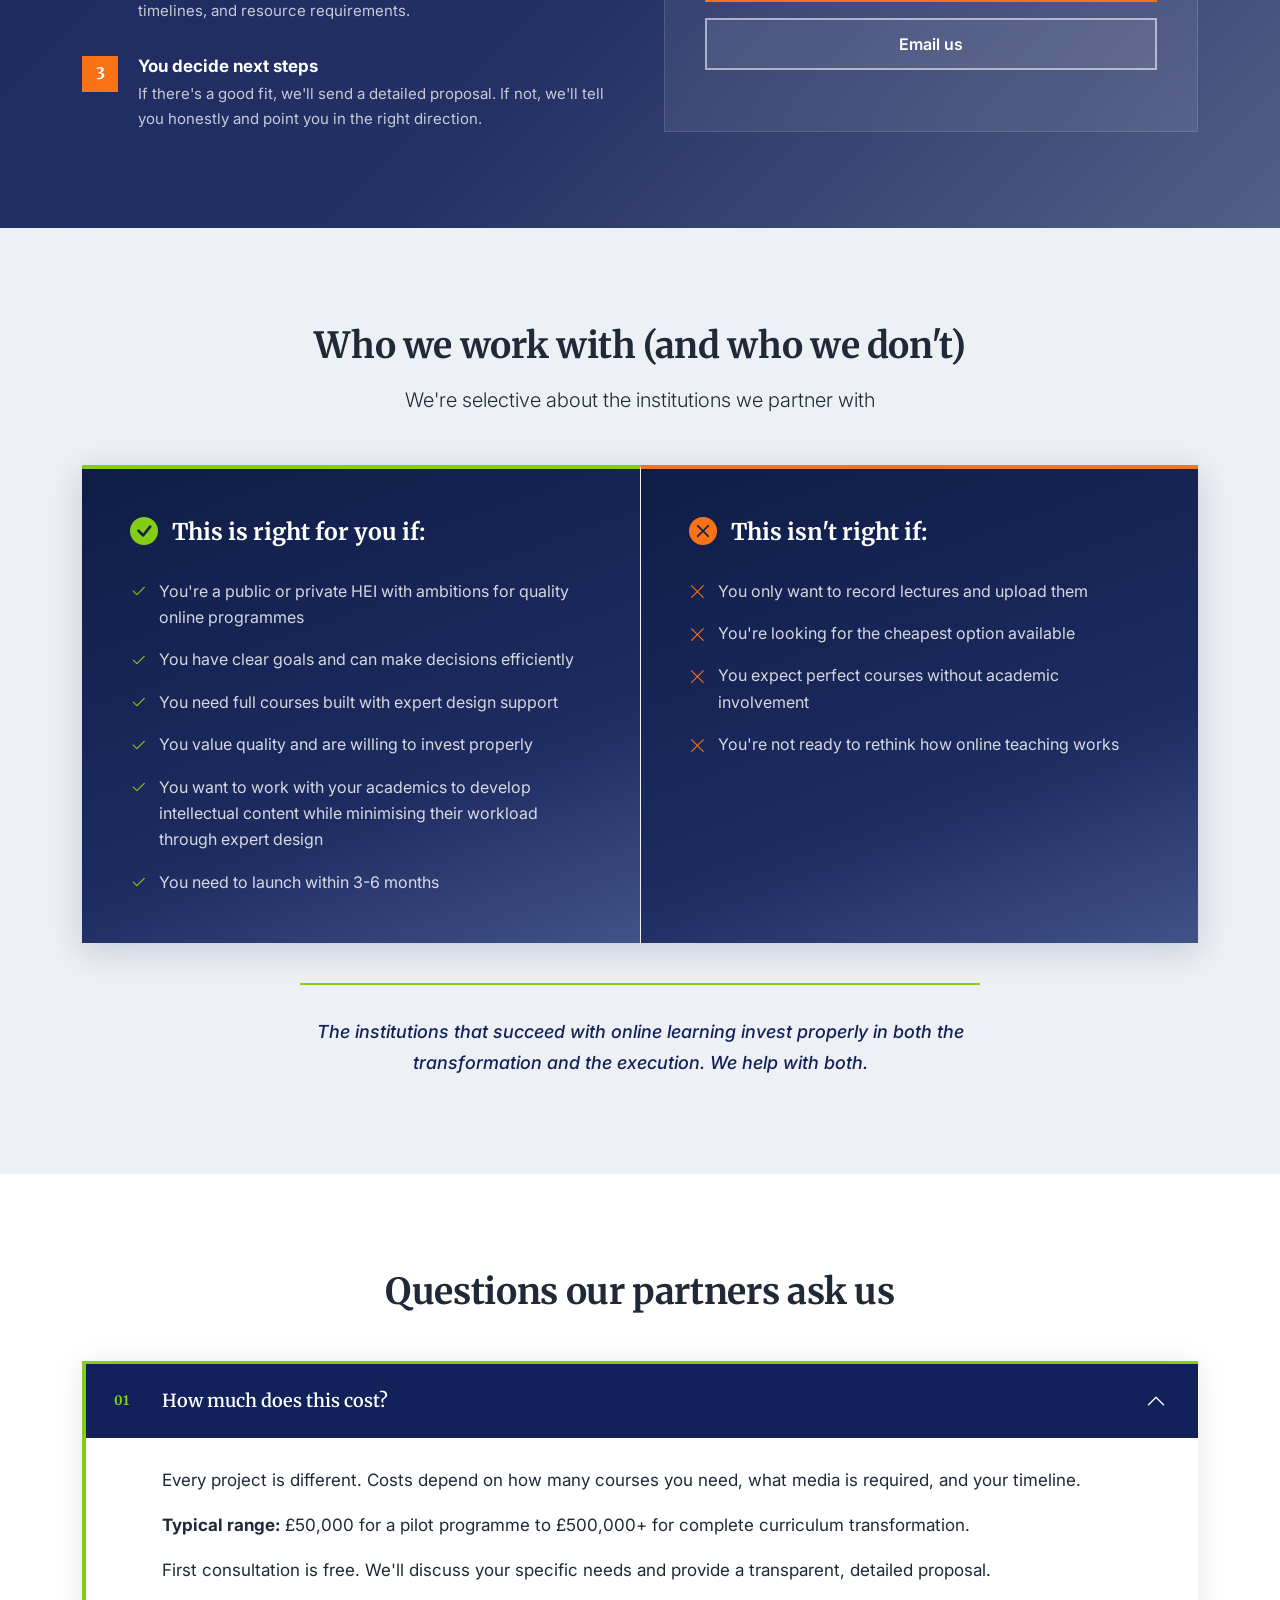
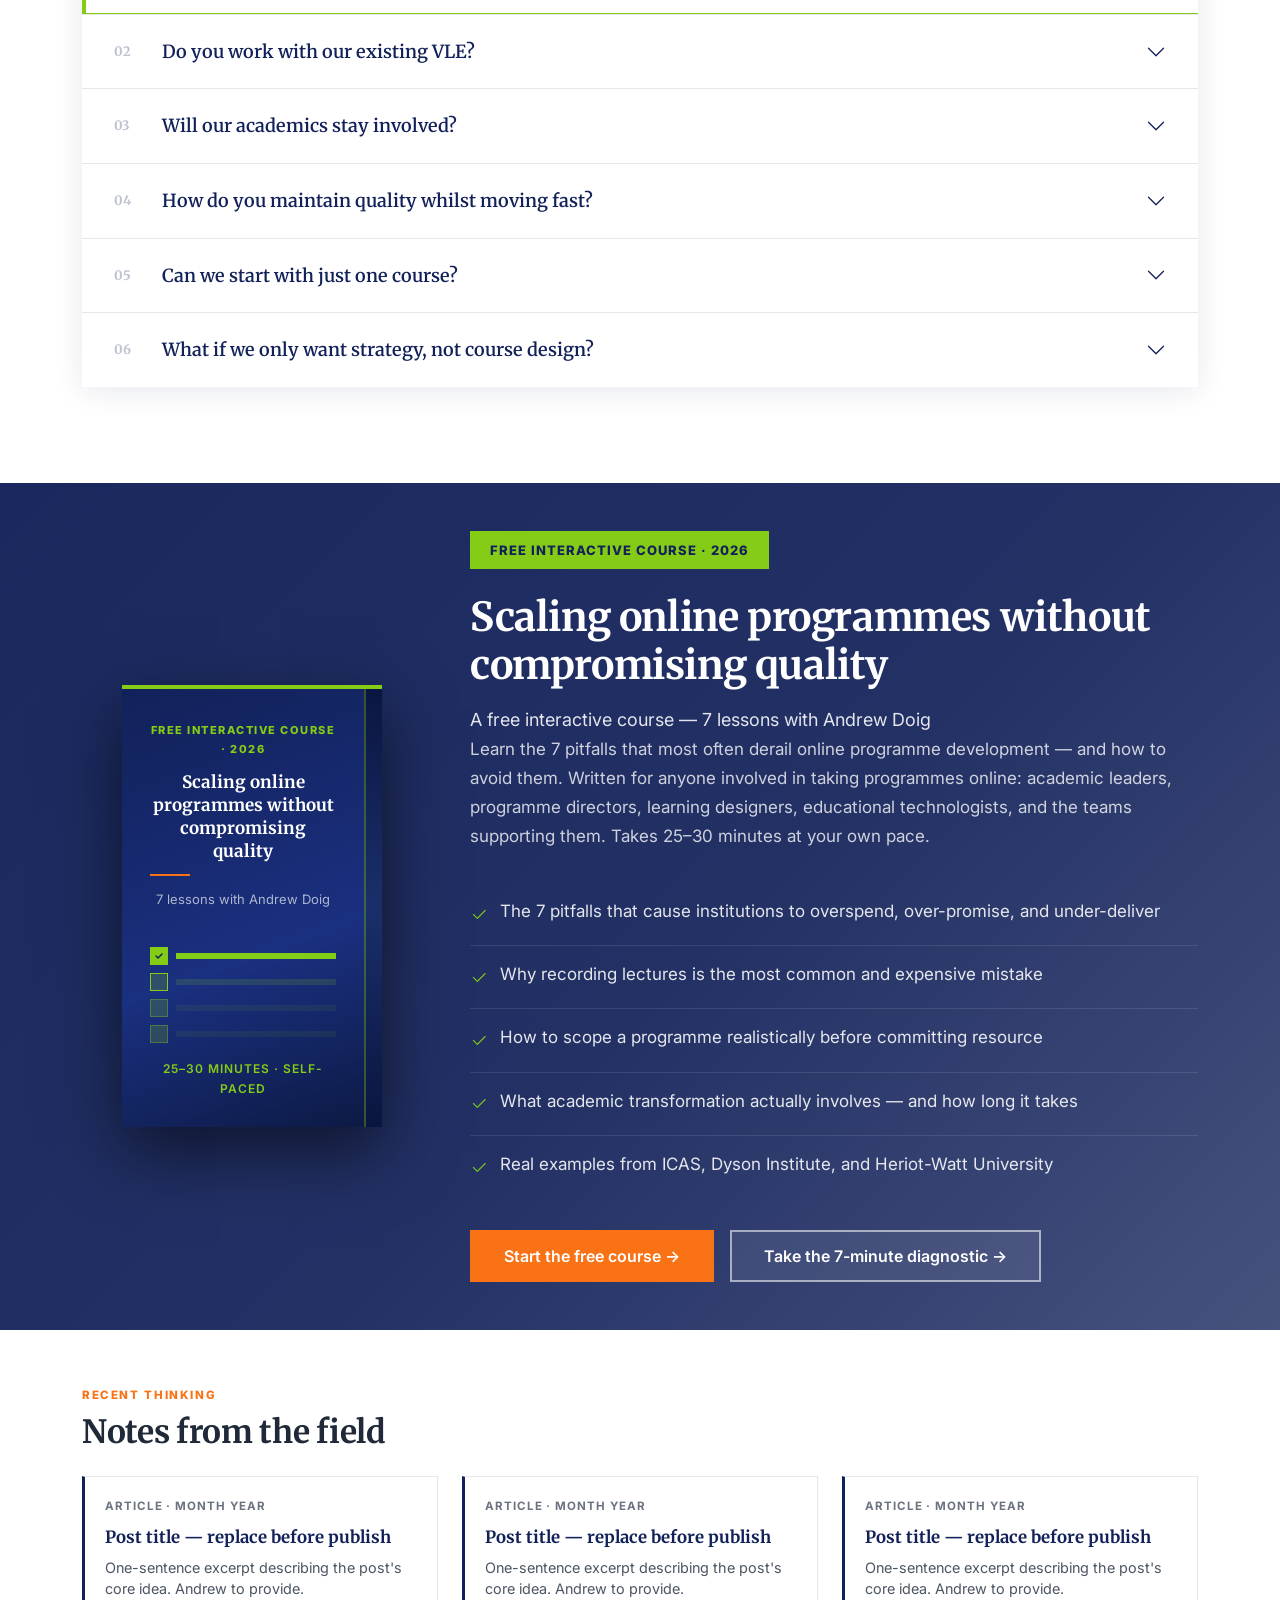
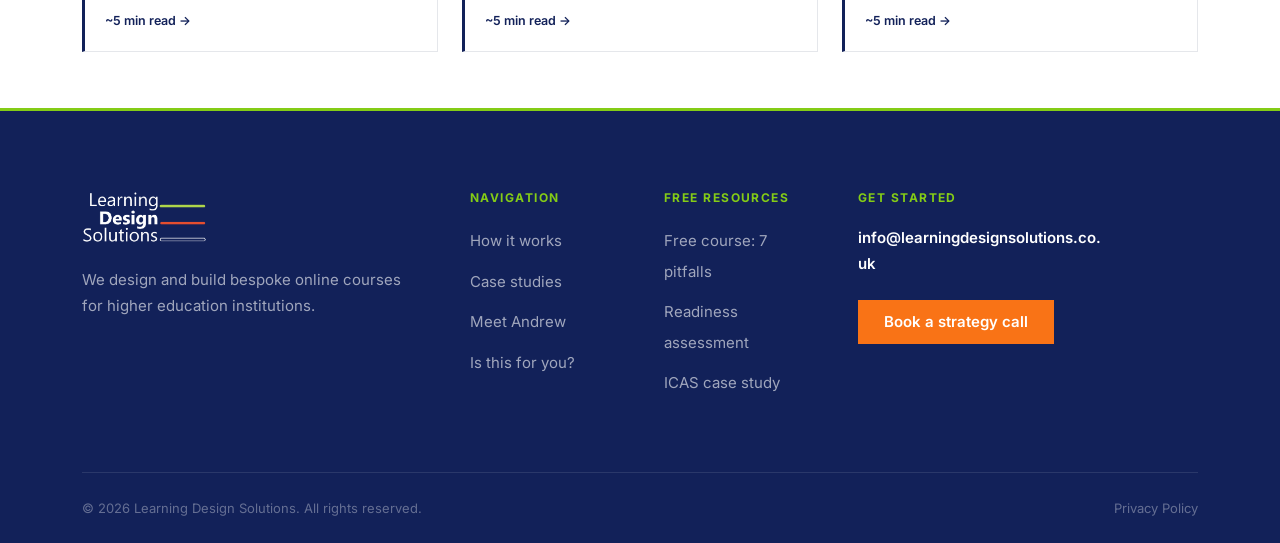
==== commit f3553426: "Embed Andrew's lesson videos + Variant 1 phase styling + feedback fixes - tier1-course.html: replace" ====
--- a/index.html
+++ b/index.html
@@ -276,7 +276,7 @@
     <section id="testimonials" class="section-light">
         <div class="container">
             <div class="text-center mb-5">
-                <h2>What programme directors say</h2>
+                <h2>What our partners say</h2>
             </div>
 
             <div class="row align-items-end g-0">
@@ -531,9 +531,12 @@
         <div class="container">
             <div class="row align-items-start">
                 <div class="col-lg-4 text-center mb-5 mb-lg-0">
-                    <img src="./images/Andrew-Doig.jpg"
-                         alt="Andrew Doig, Founder & Director"
-                         class="about-photo mb-4">
+                    <img src="./images/Andrew-Doig-2026-04.jpg"
+                         alt="Andrew Doig, Founder &amp; Director, Learning Design Solutions"
+                         class="about-photo mb-4"
+                         width="800" height="800"
+                         loading="lazy"
+                         decoding="async">
                     <div class="row g-2">
                         <div class="col-12">
                             <div class="credential-badge">30 years in academic programme design</div>
@@ -669,7 +672,7 @@
     <section class="section-light">
         <div class="container">
             <div class="text-center mb-5">
-                <h2>Questions programme directors ask us</h2>
+                <h2>Questions our partners ask us</h2>
             </div>
 
             <div class="row">
@@ -826,7 +829,7 @@
 
                     <div class="d-flex gap-3 flex-wrap mt-2">
                         <a href="tier1-course.html" class="btn btn-primary btn-lg">Start the free course &rarr;</a>
-                        <a href="tier2-assessment.html" class="btn btn-outline-white btn-lg">Or take the readiness assessment &rarr;</a>
+                        <a href="tier2-assessment.html" class="btn btn-outline-white btn-lg">Take the 7-minute diagnostic &rarr;</a>
                     </div>
                 </div>
             </div>
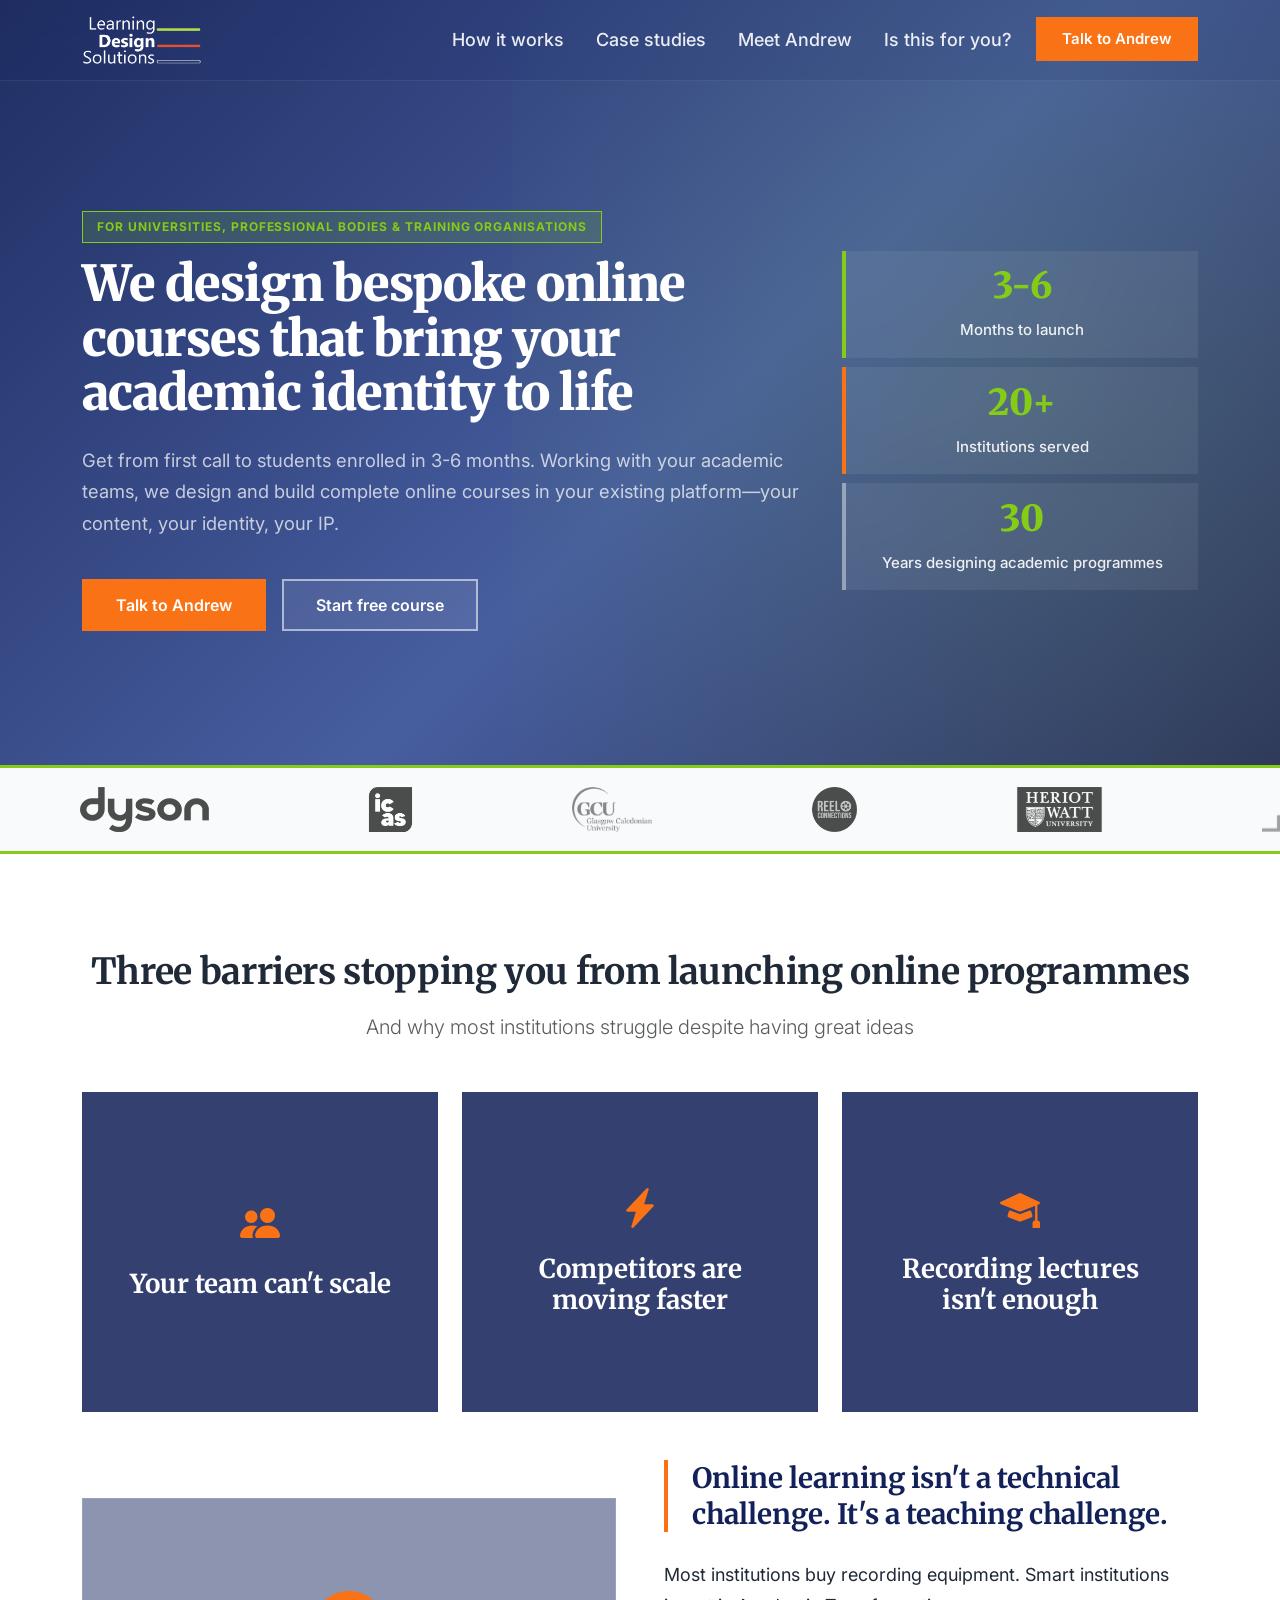
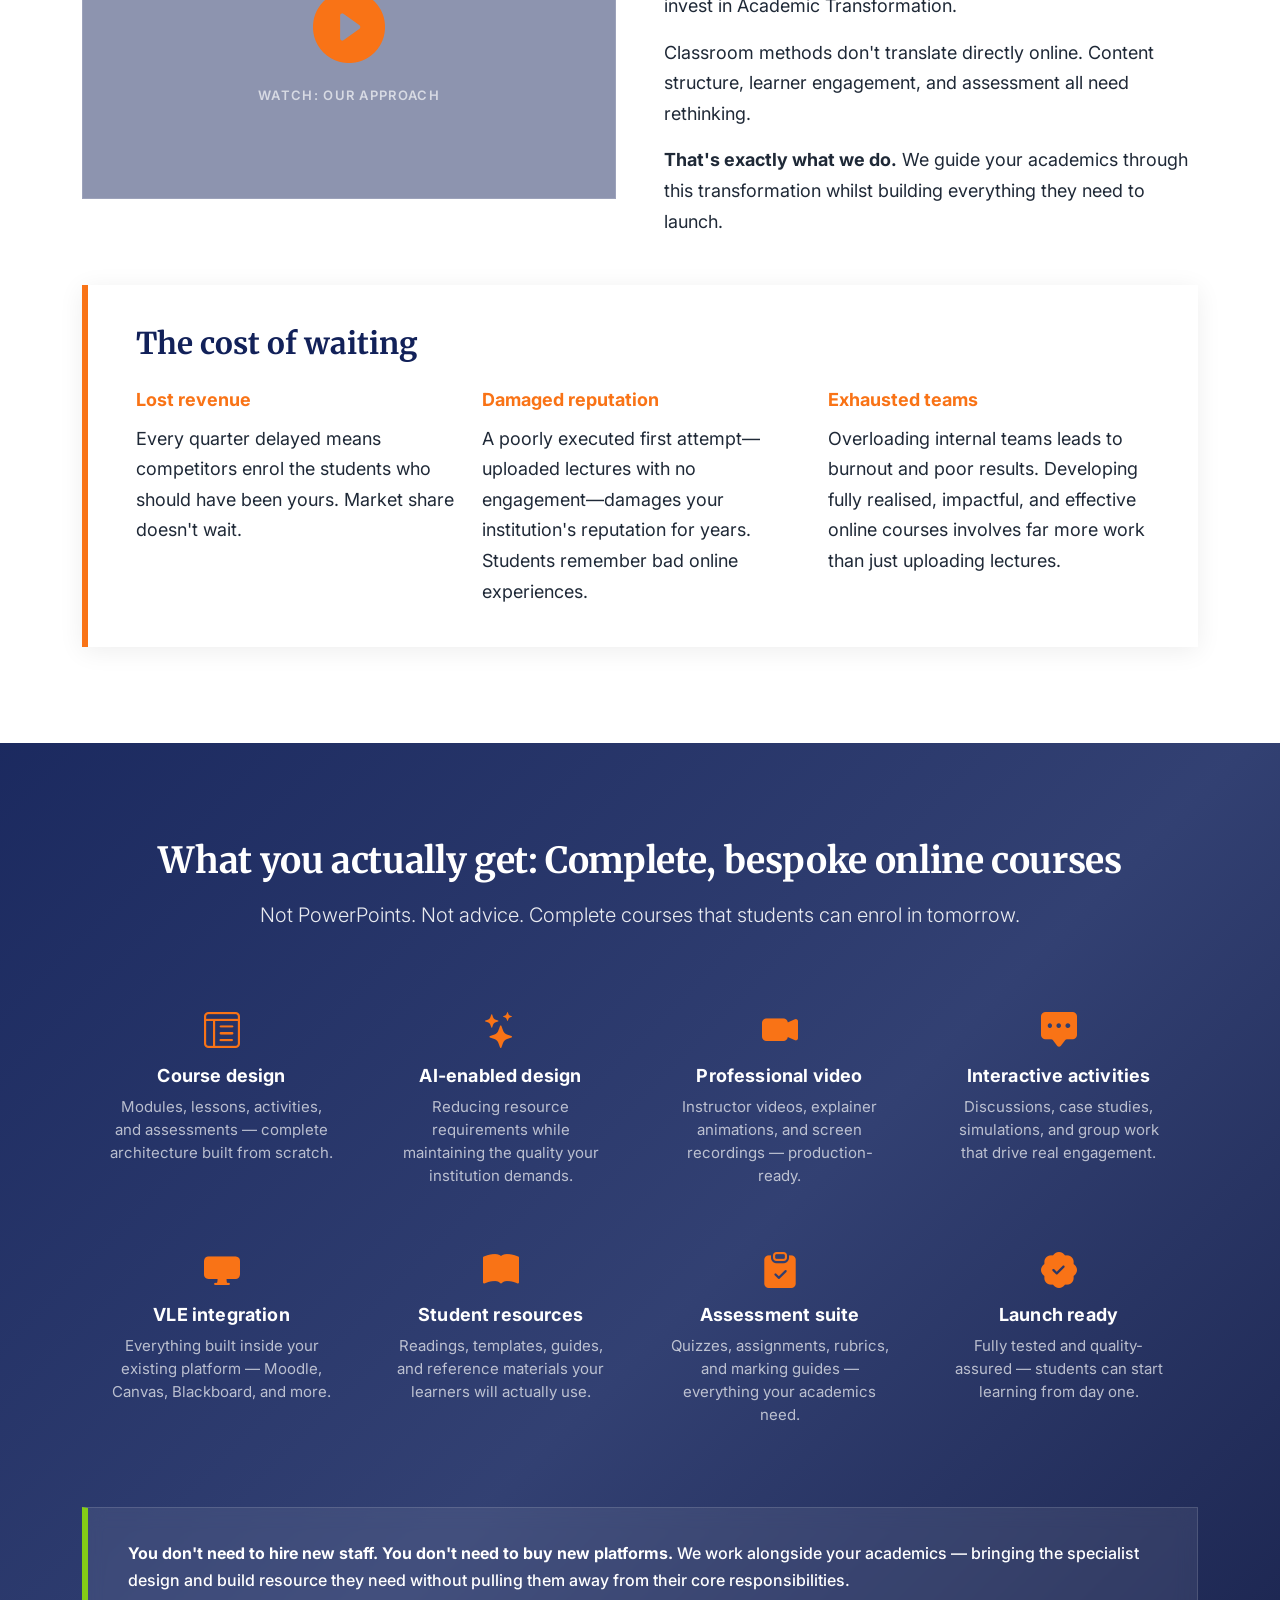
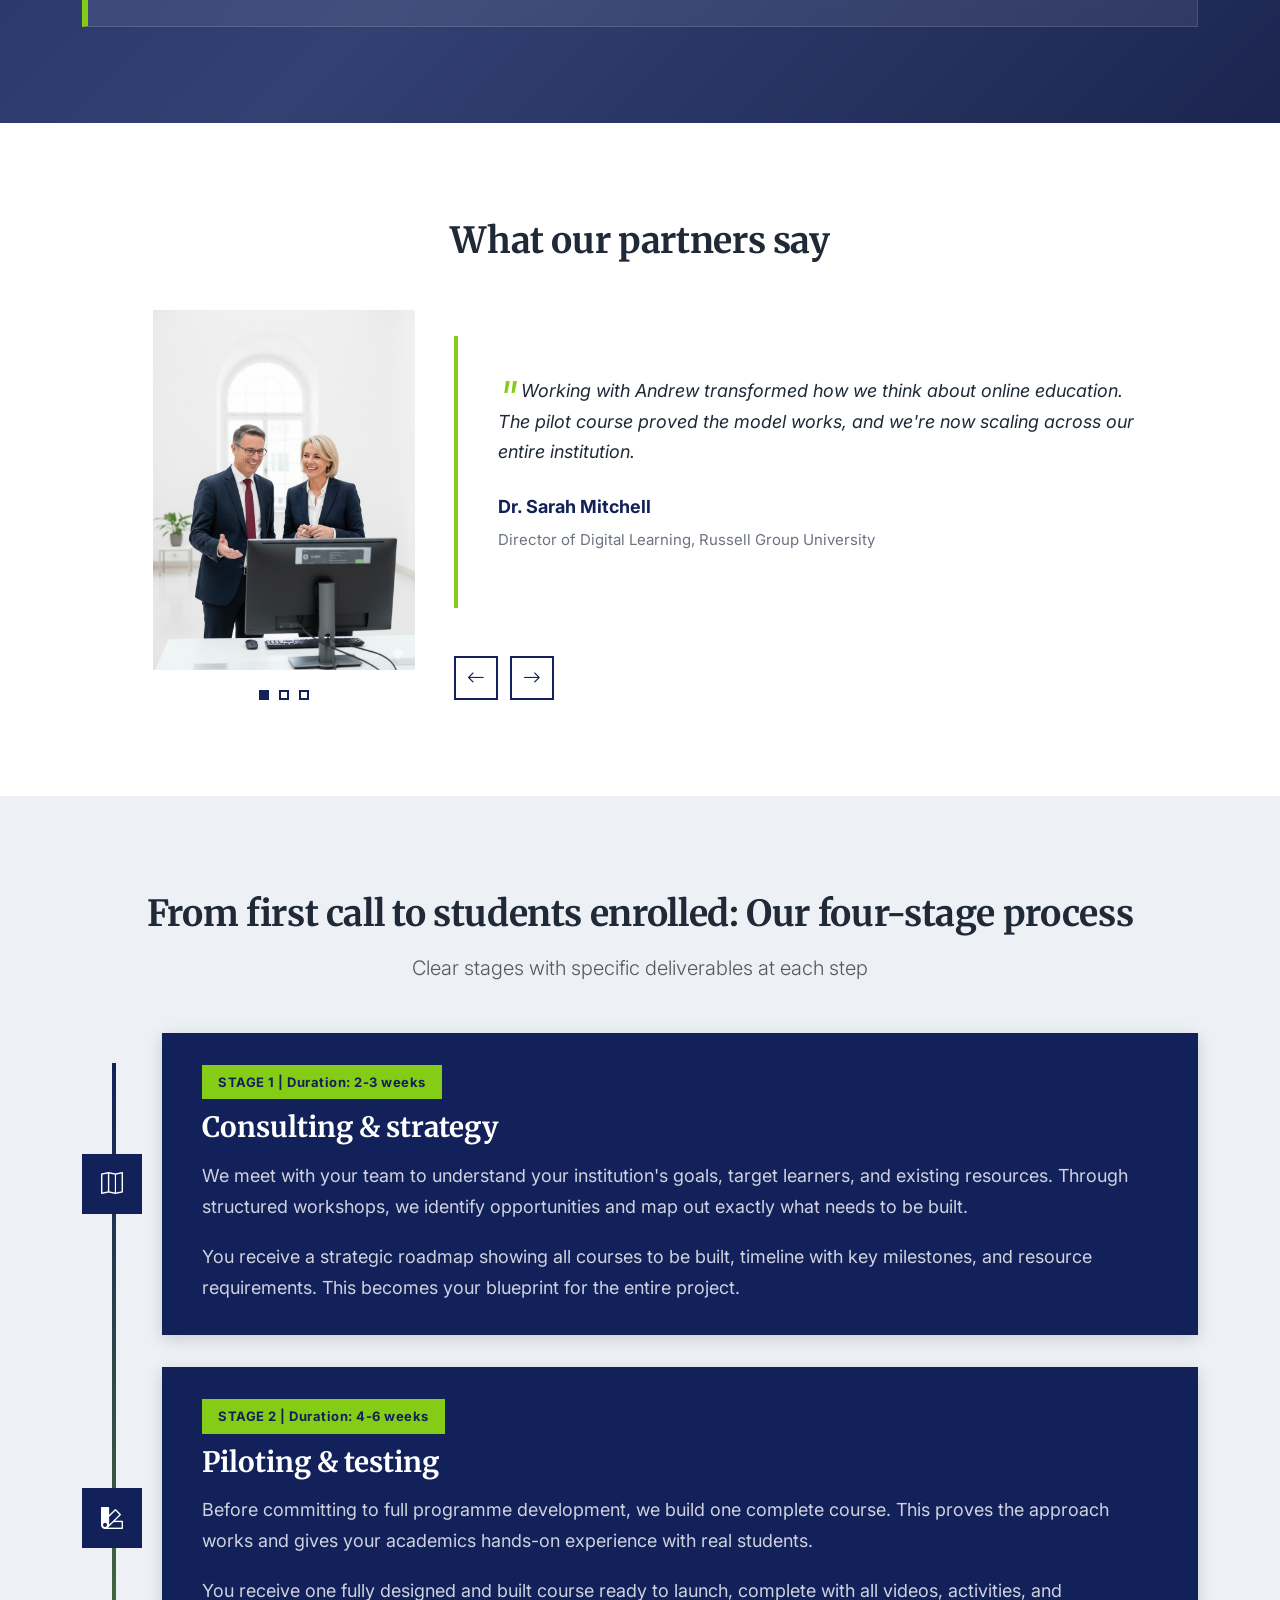
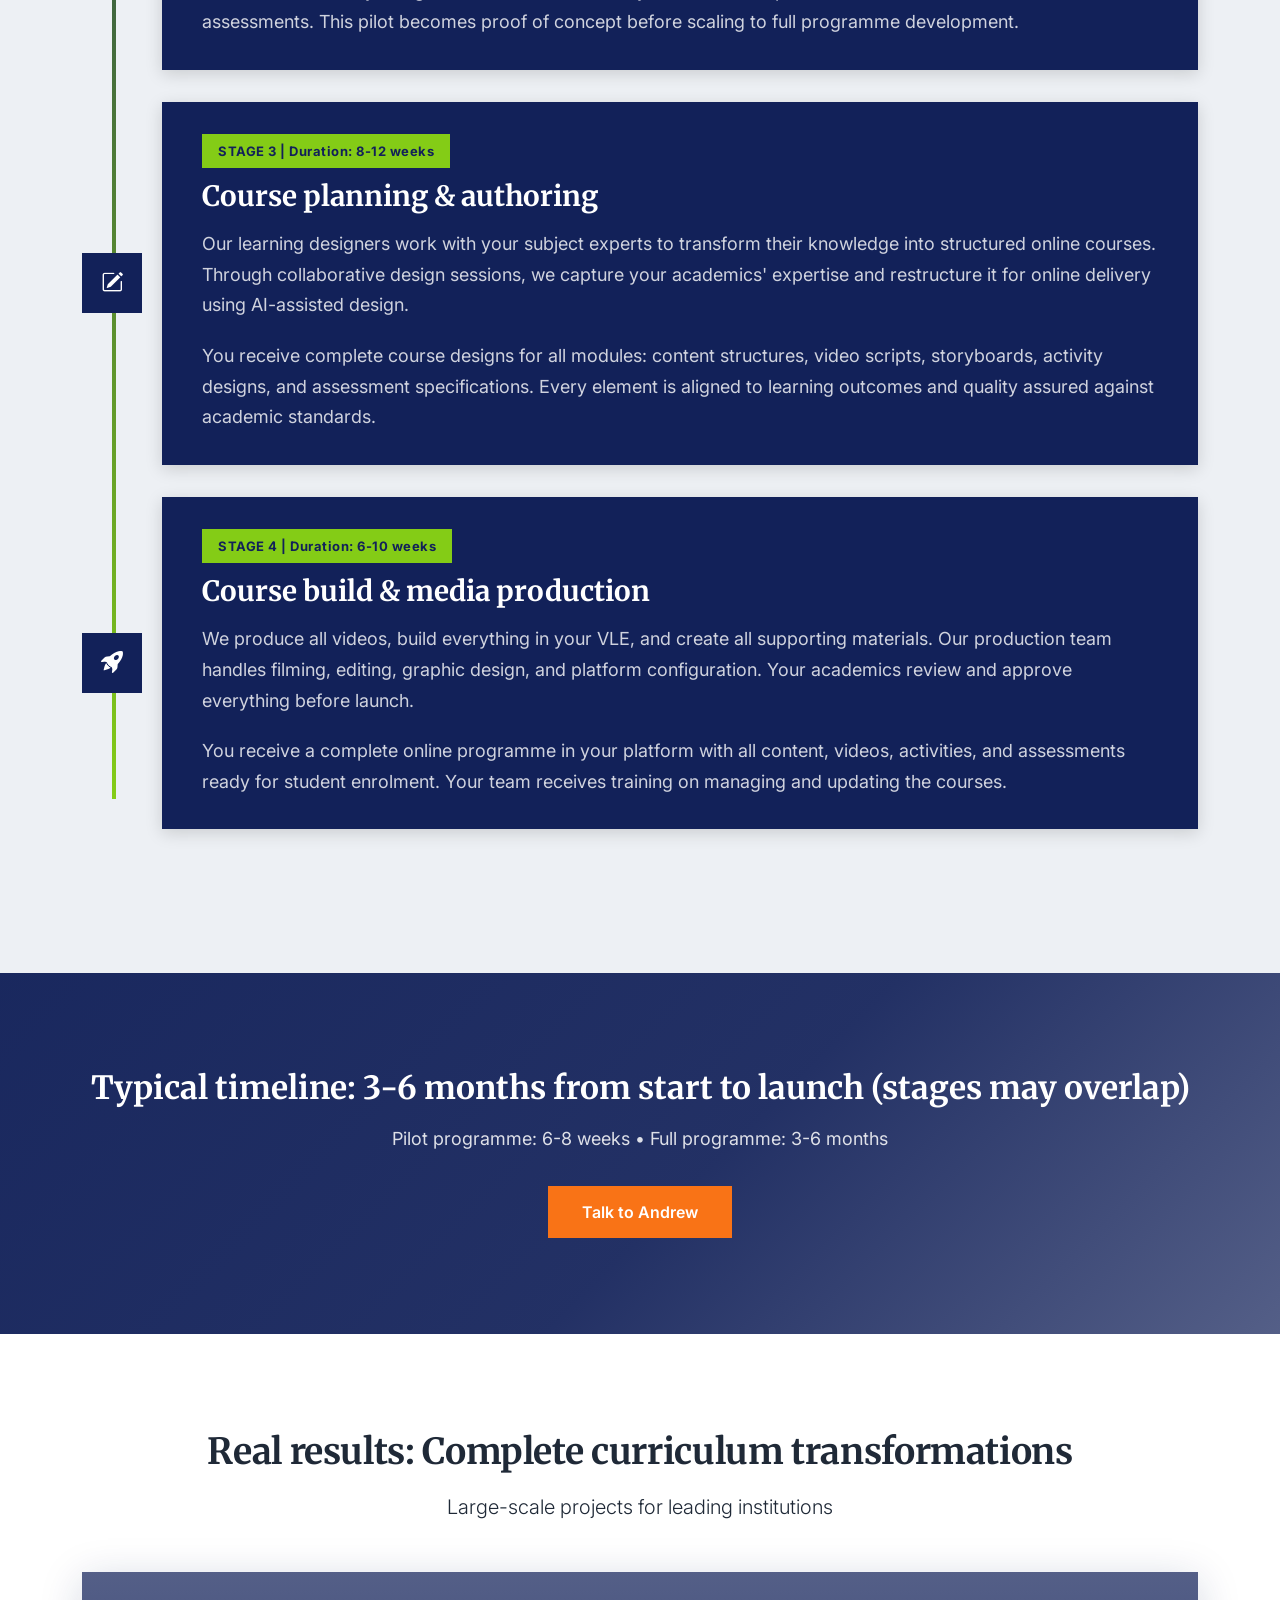
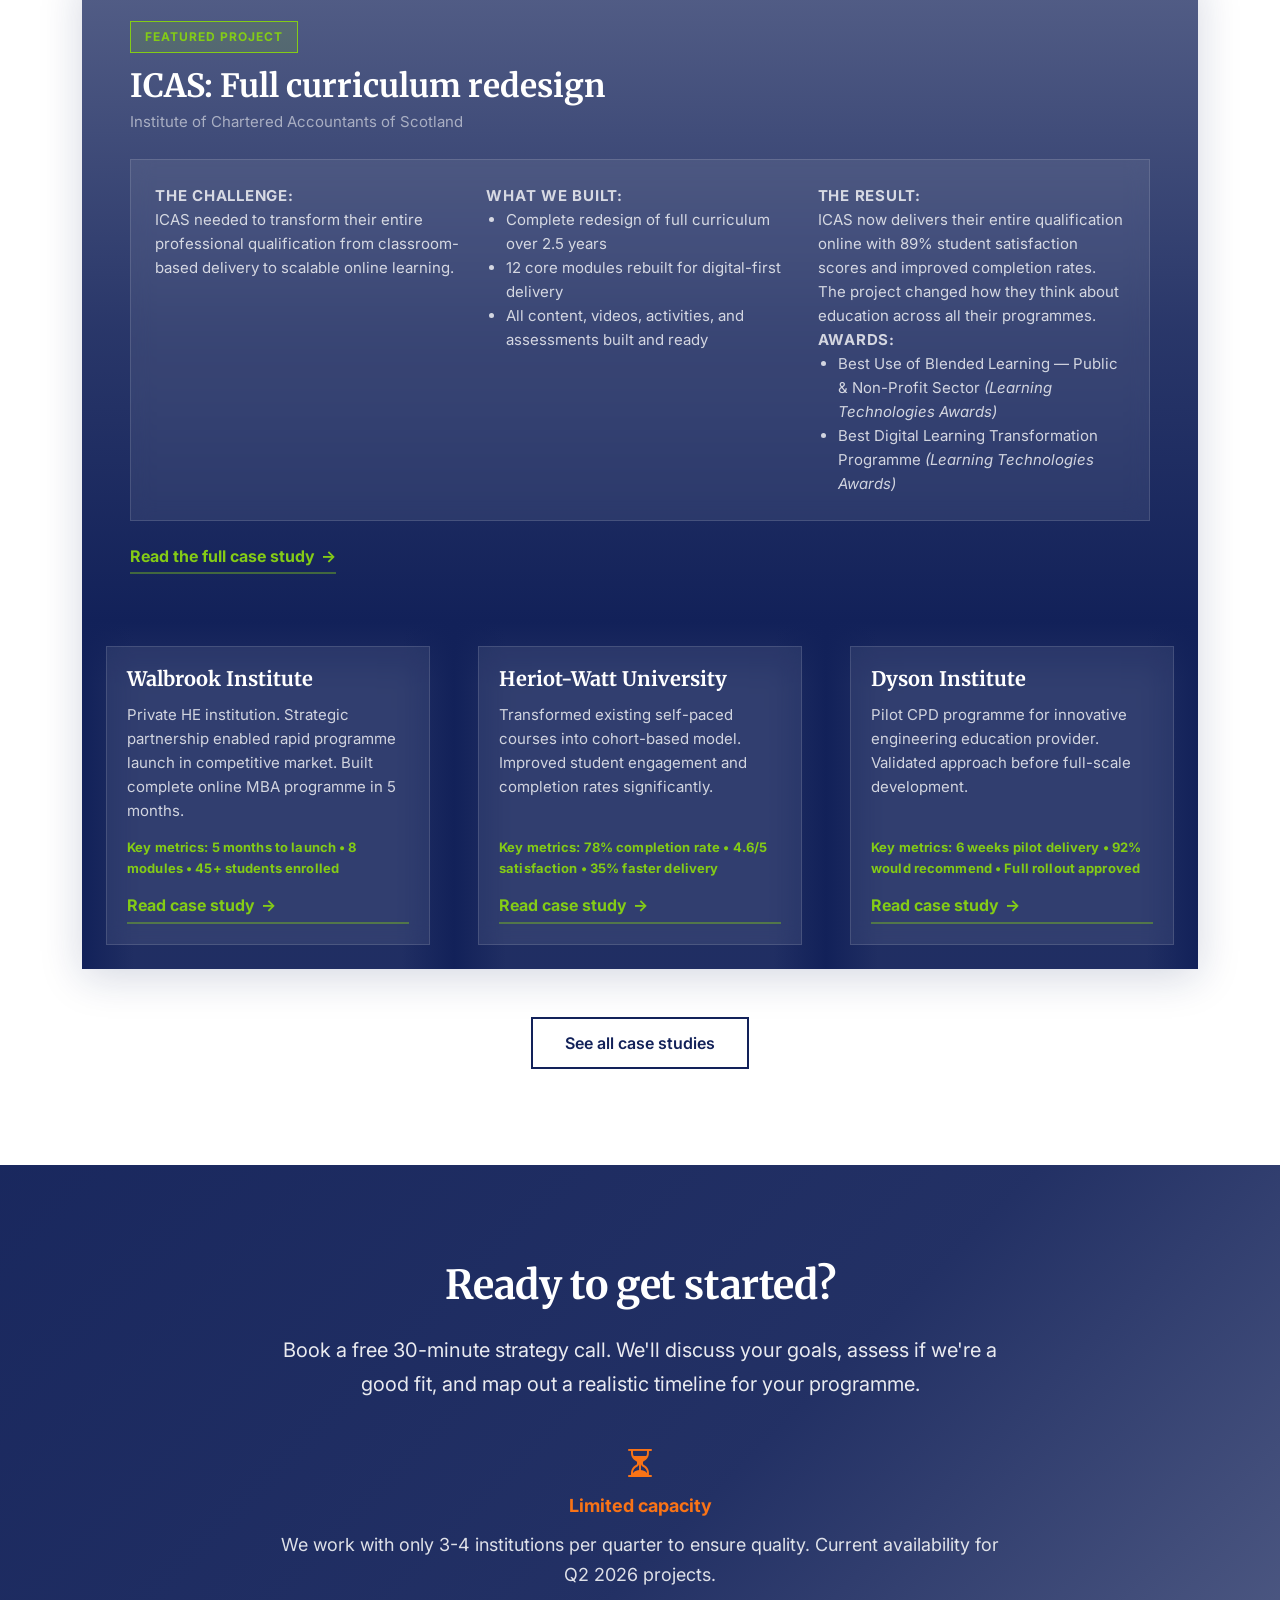
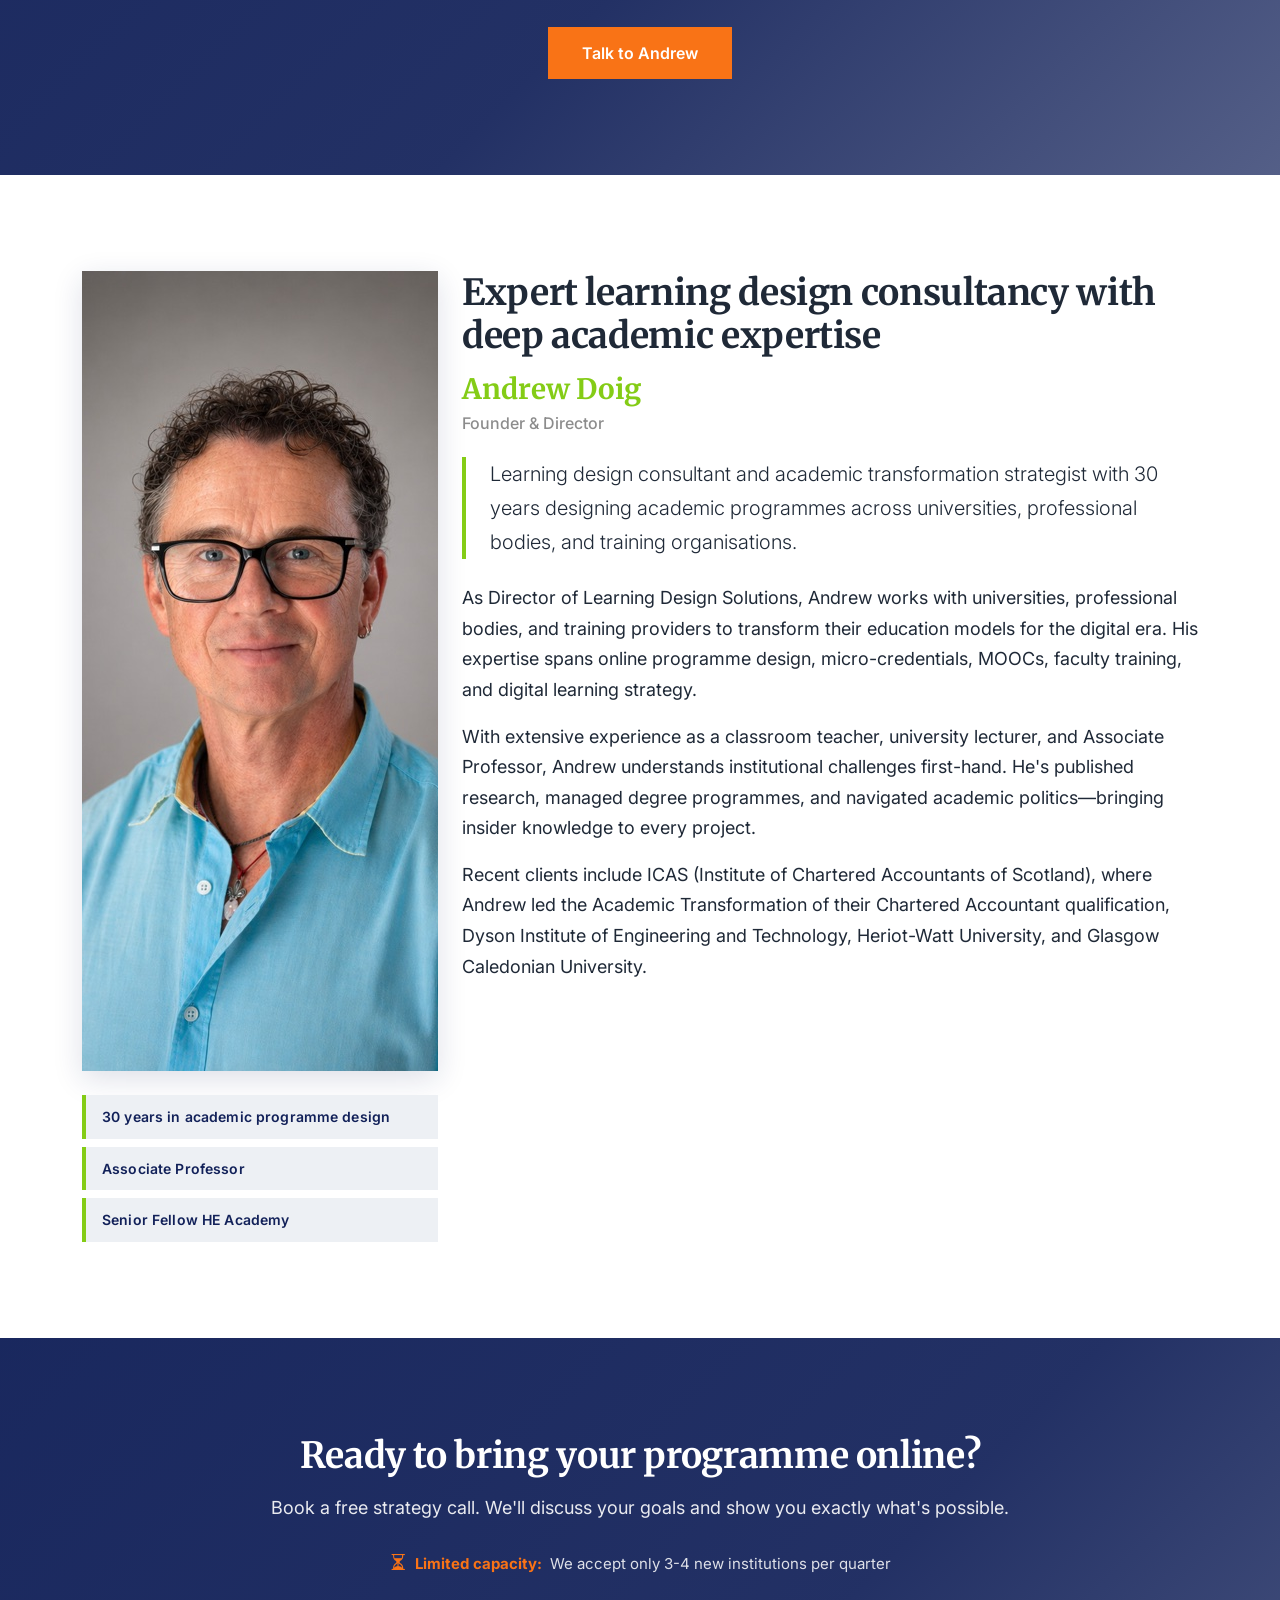
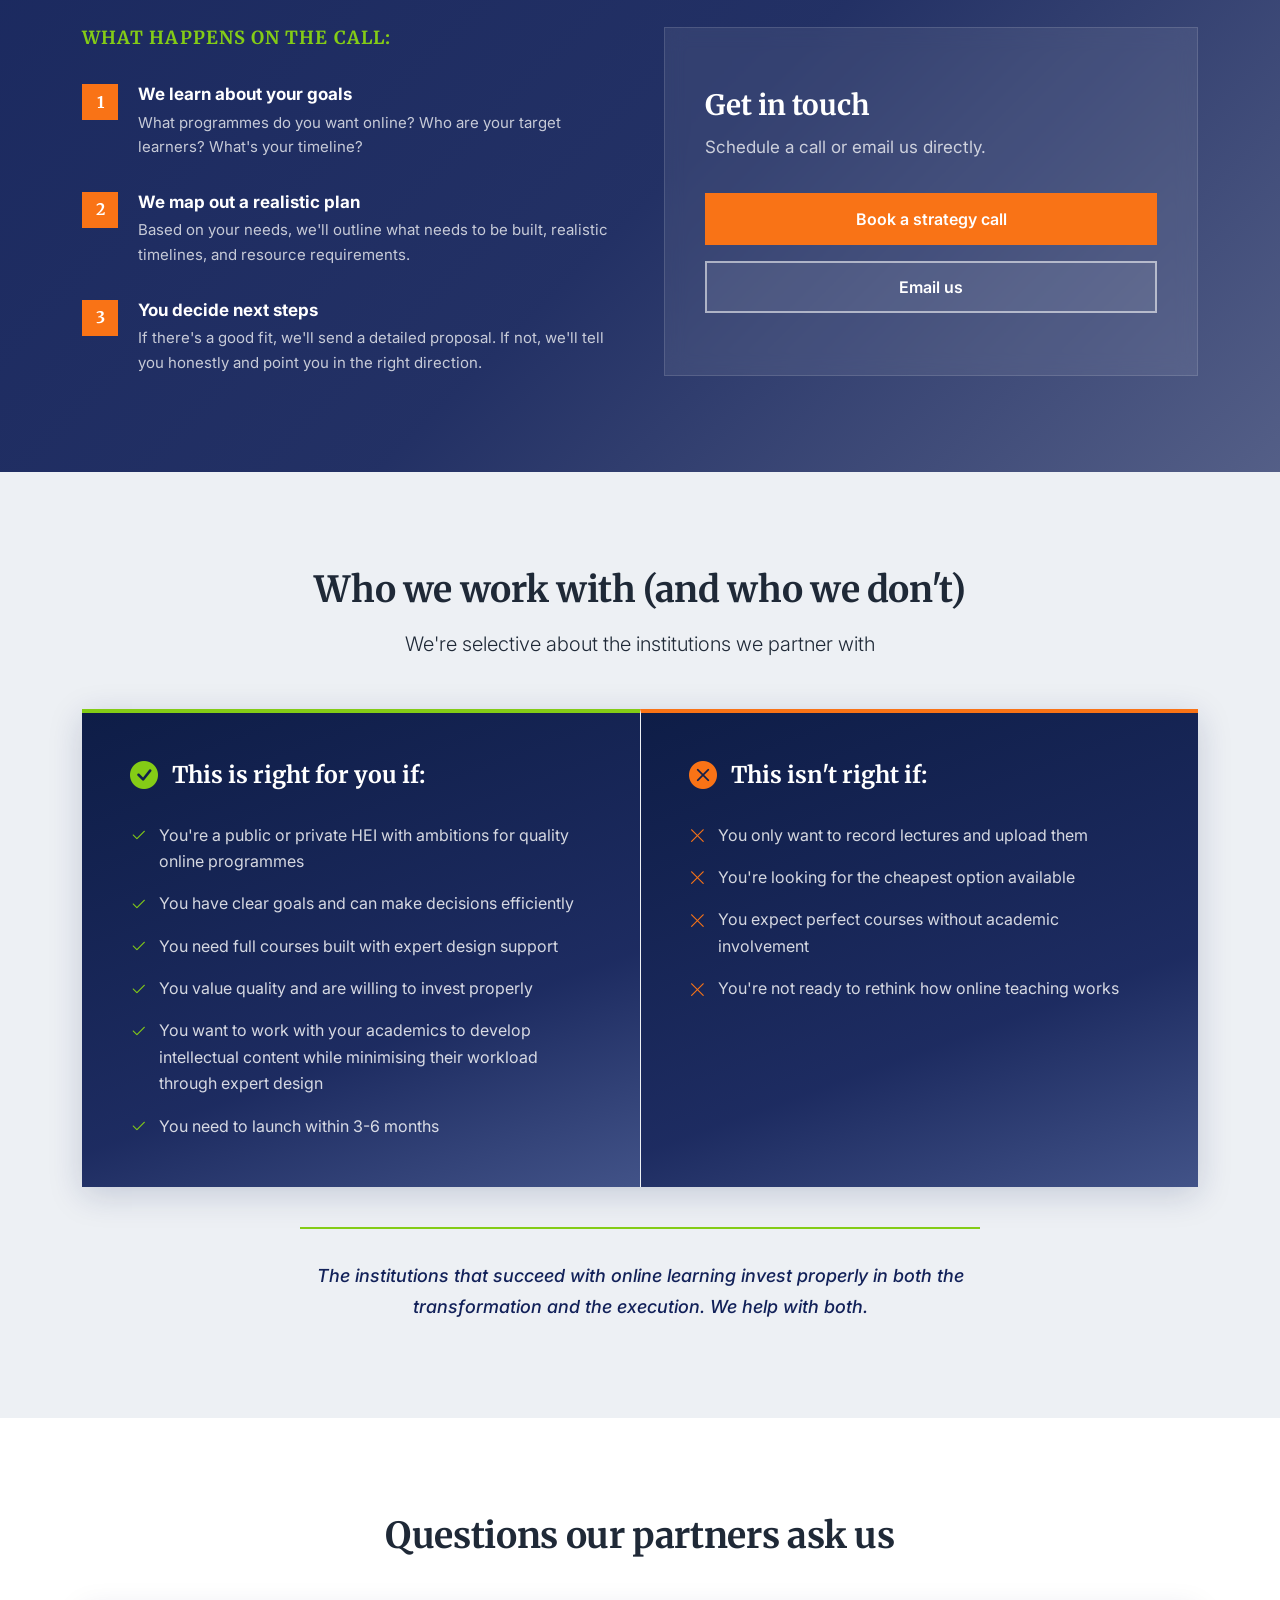
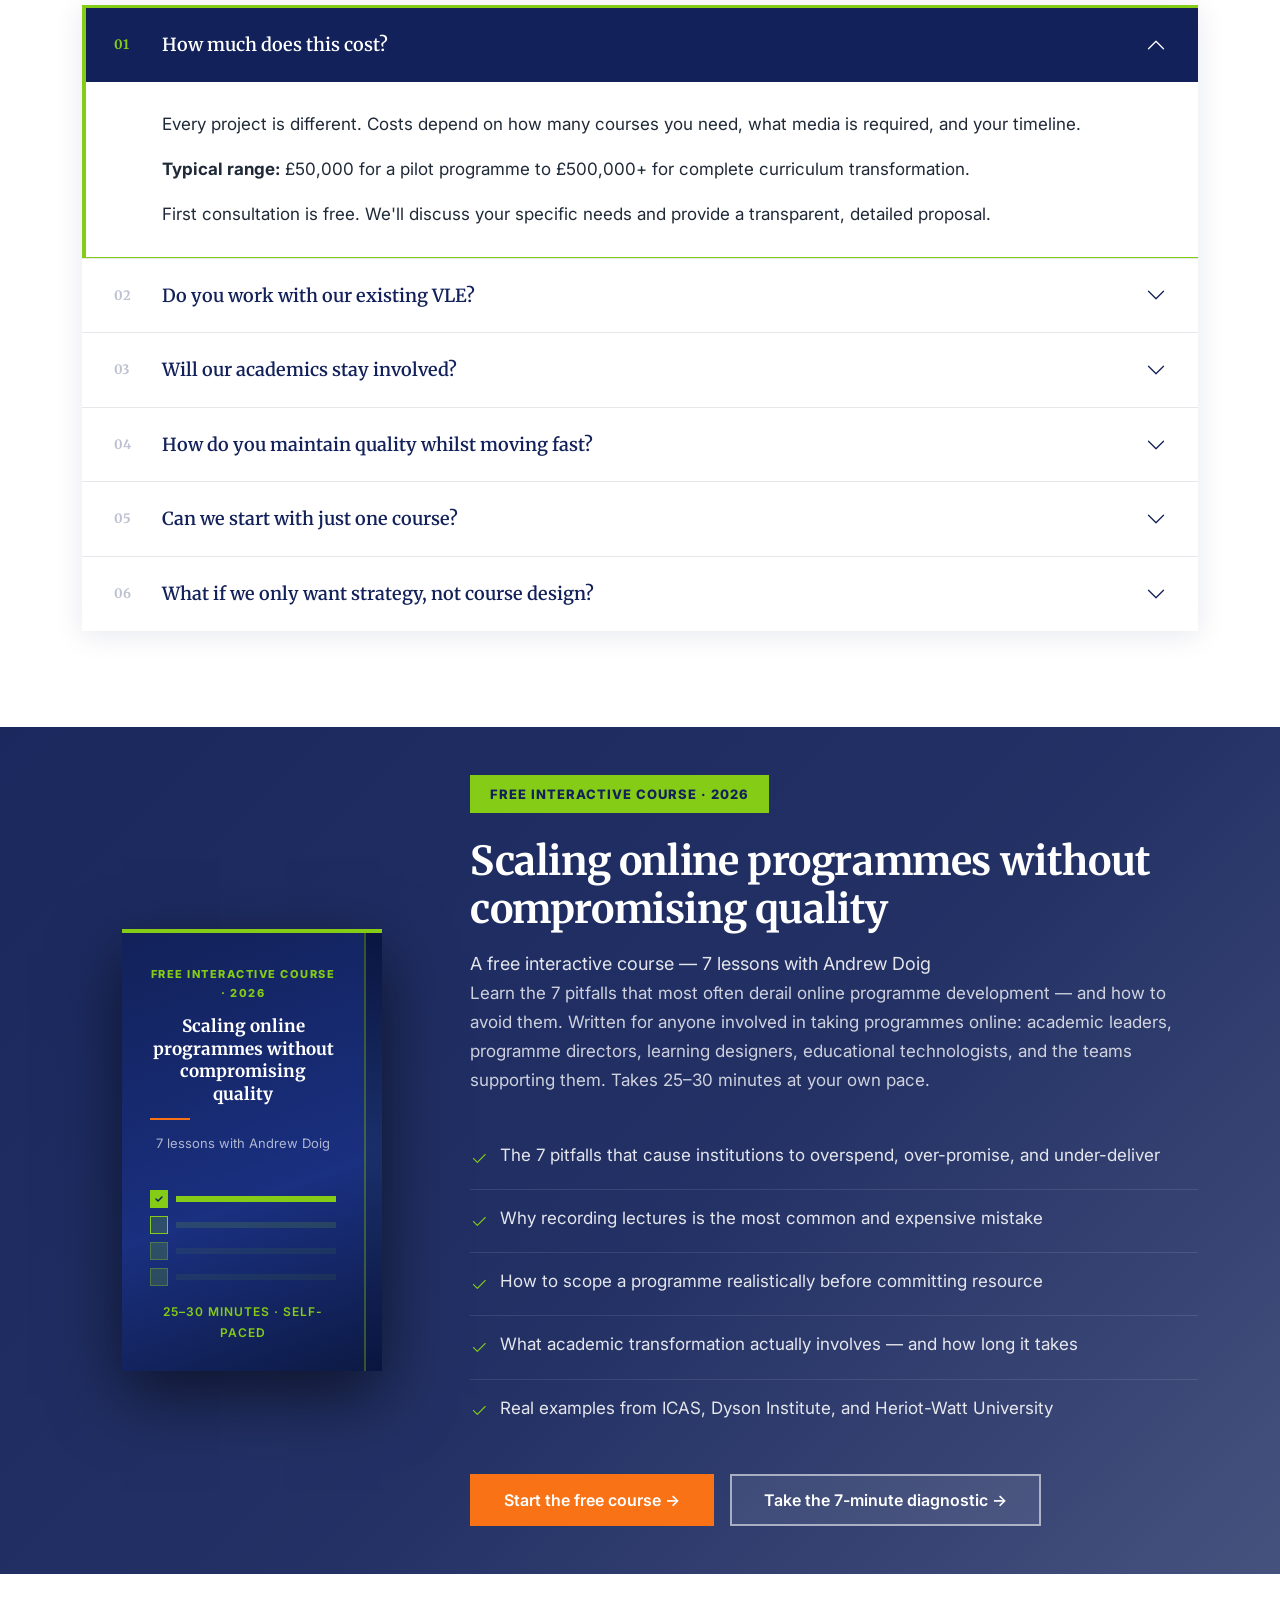
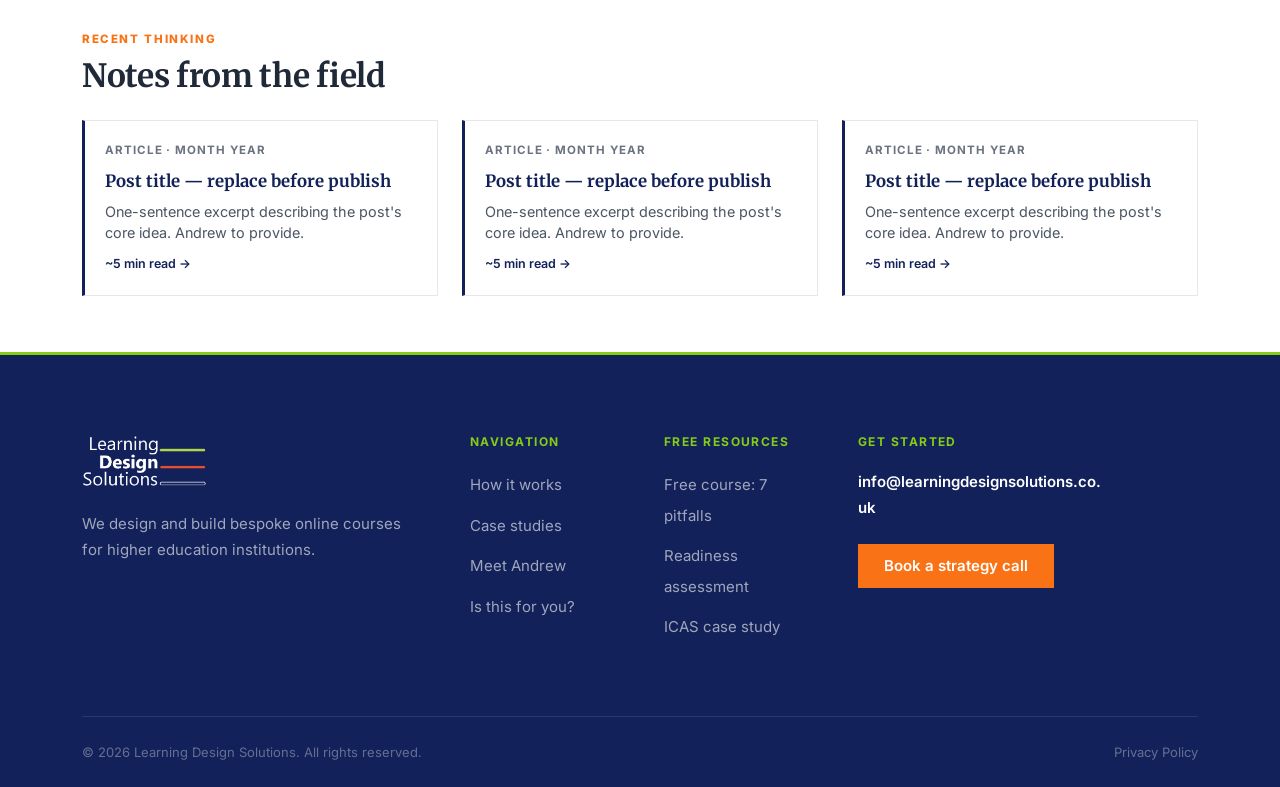
==== commit d4e23aeb: "Use Andrew's new high-res headshot on the landing page Generated images/Andrew-Doig-hires.jpg (800x8" ====
--- a/index.html
+++ b/index.html
@@ -531,7 +531,7 @@
         <div class="container">
             <div class="row align-items-start">
                 <div class="col-lg-4 text-center mb-5 mb-lg-0">
-                    <img src="./images/Andrew-Doig-2026-04.jpg"
+                    <img src="./images/Andrew-Doig-hires.jpg"
                          alt="Andrew Doig, Founder &amp; Director, Learning Design Solutions"
                          class="about-photo mb-4"
                          width="800" height="800"
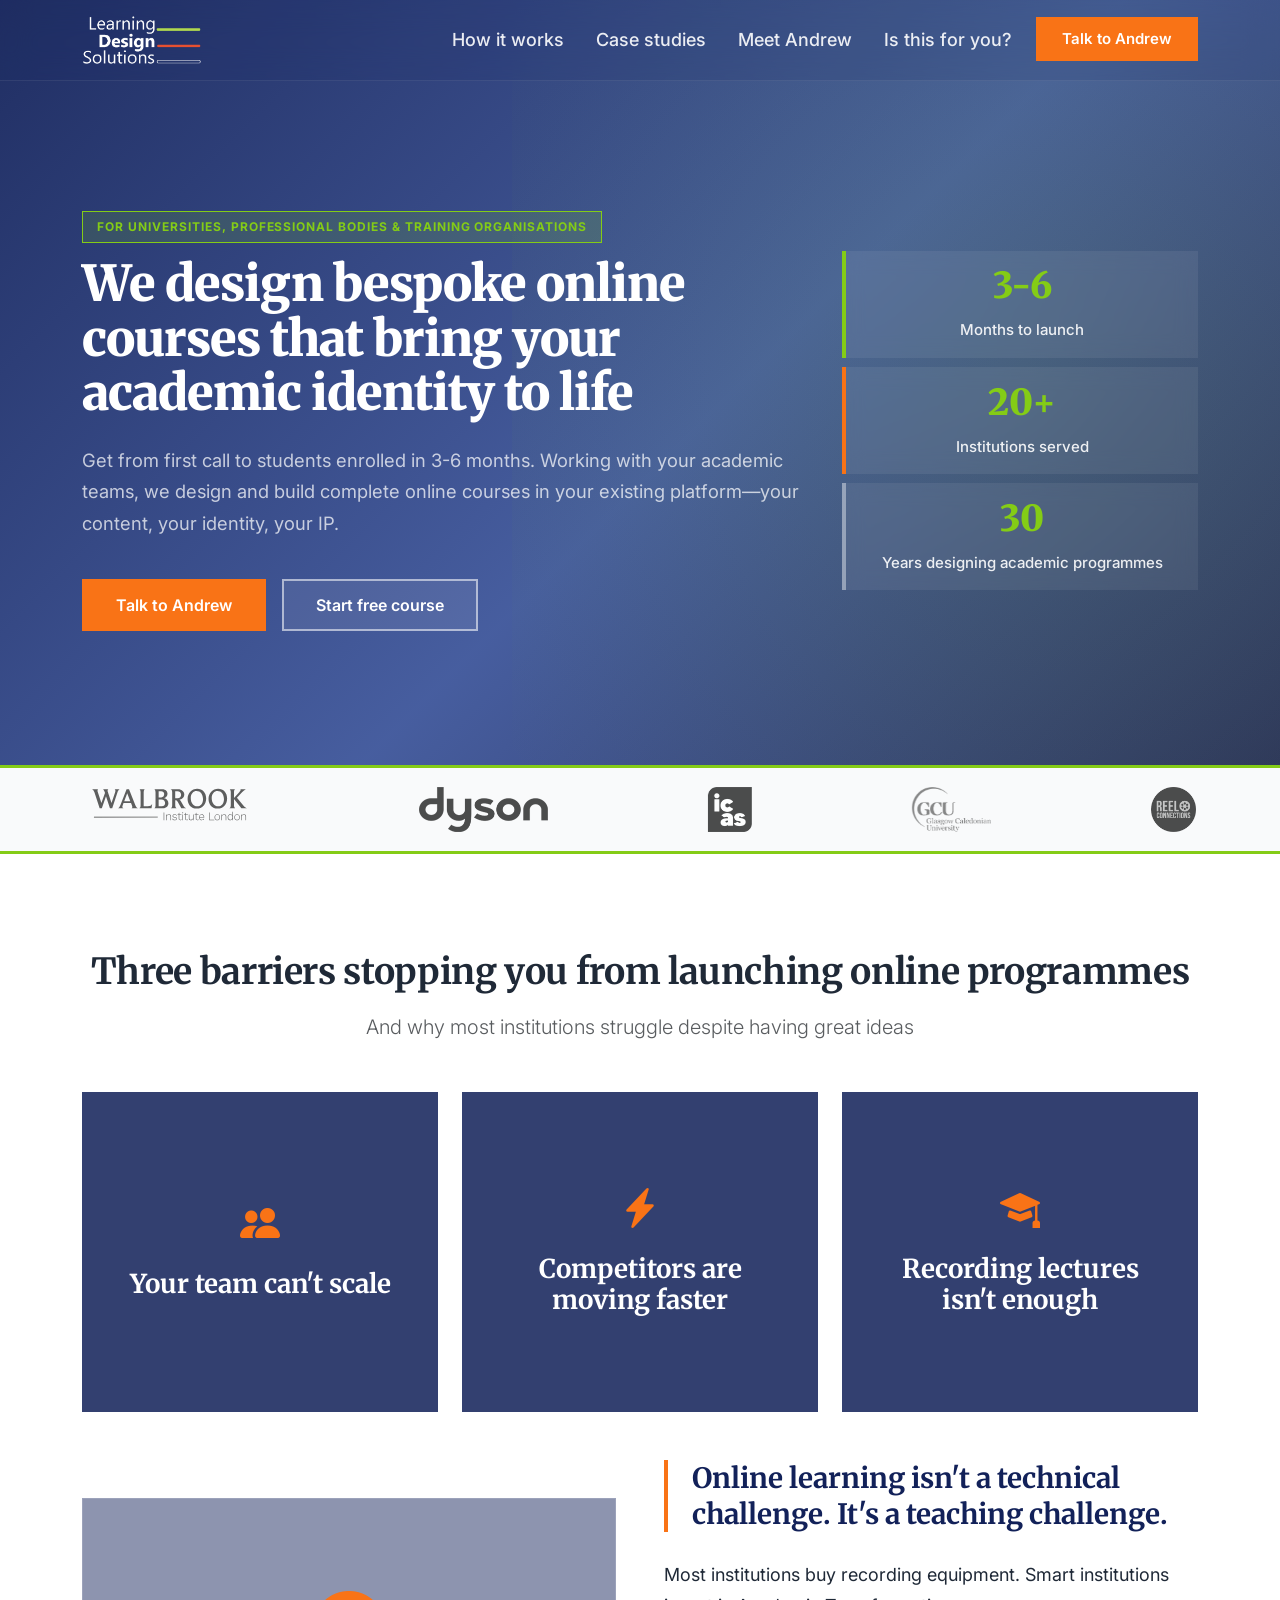
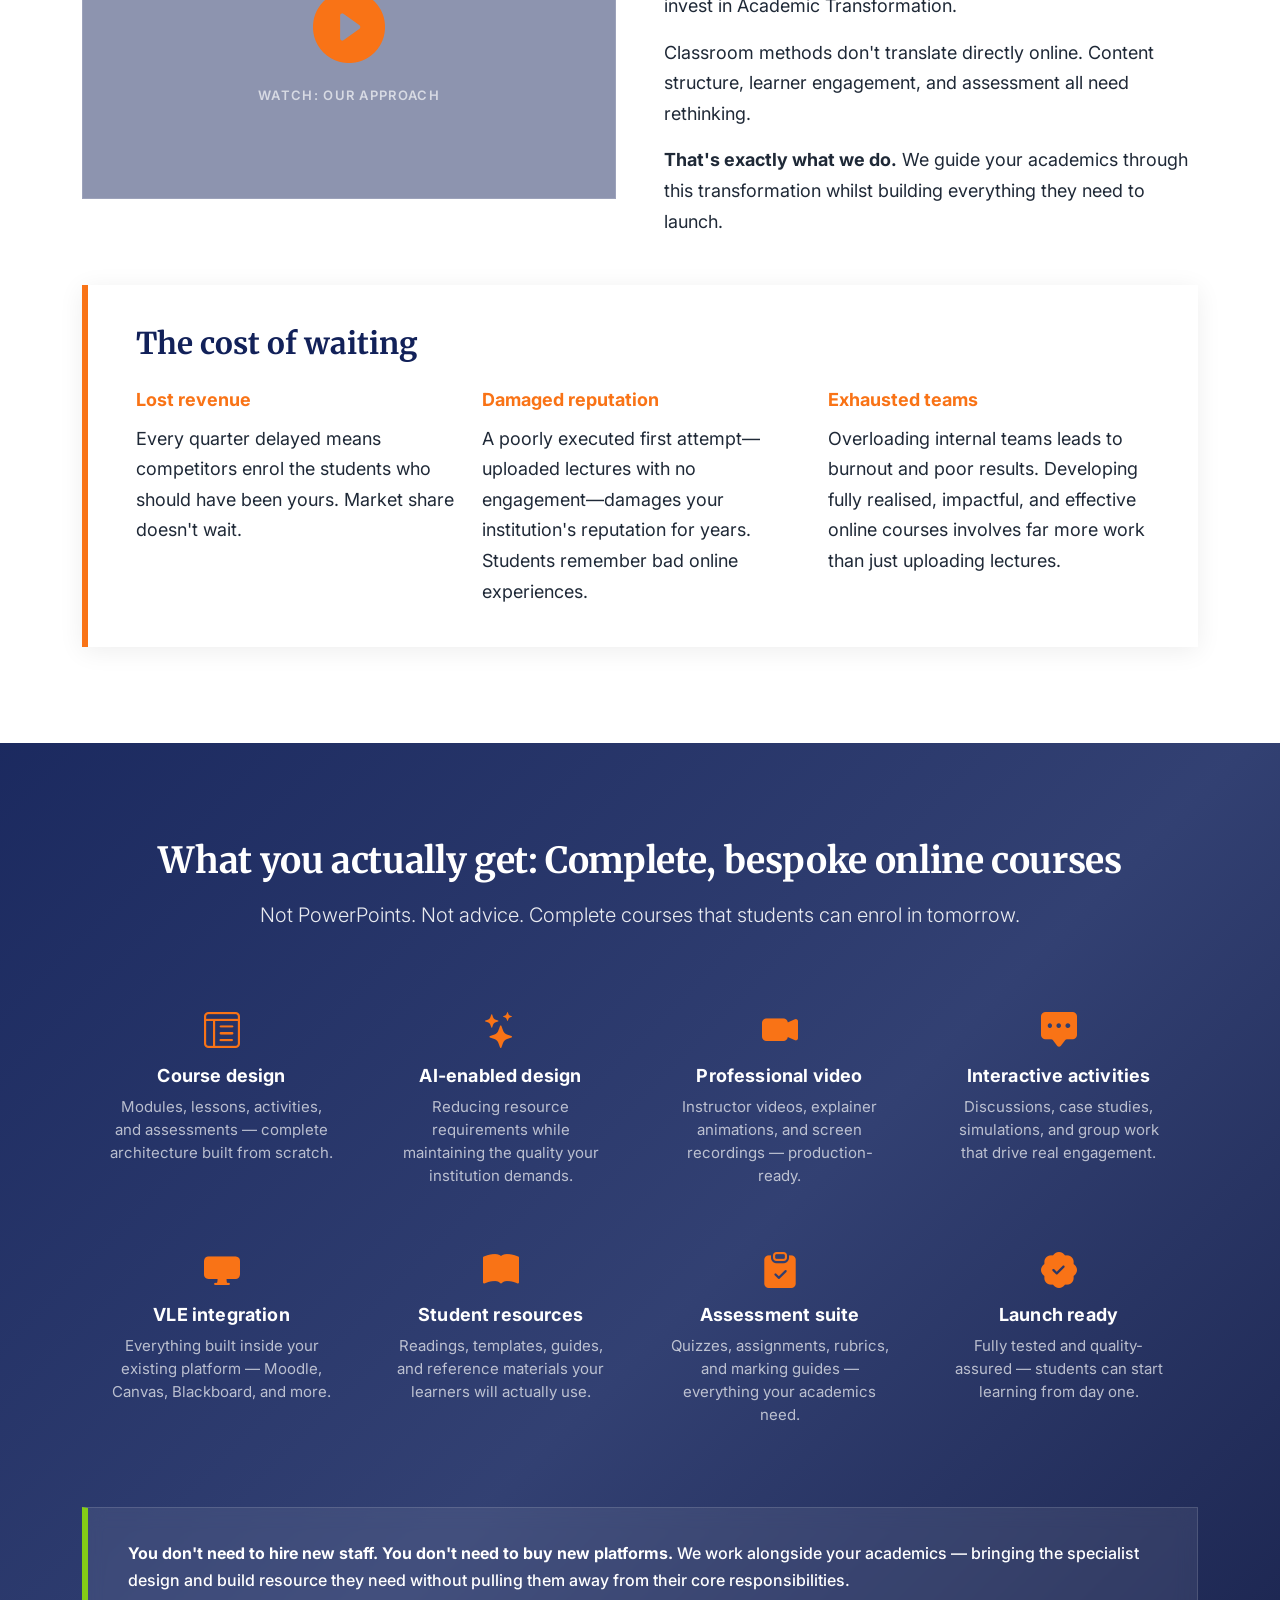
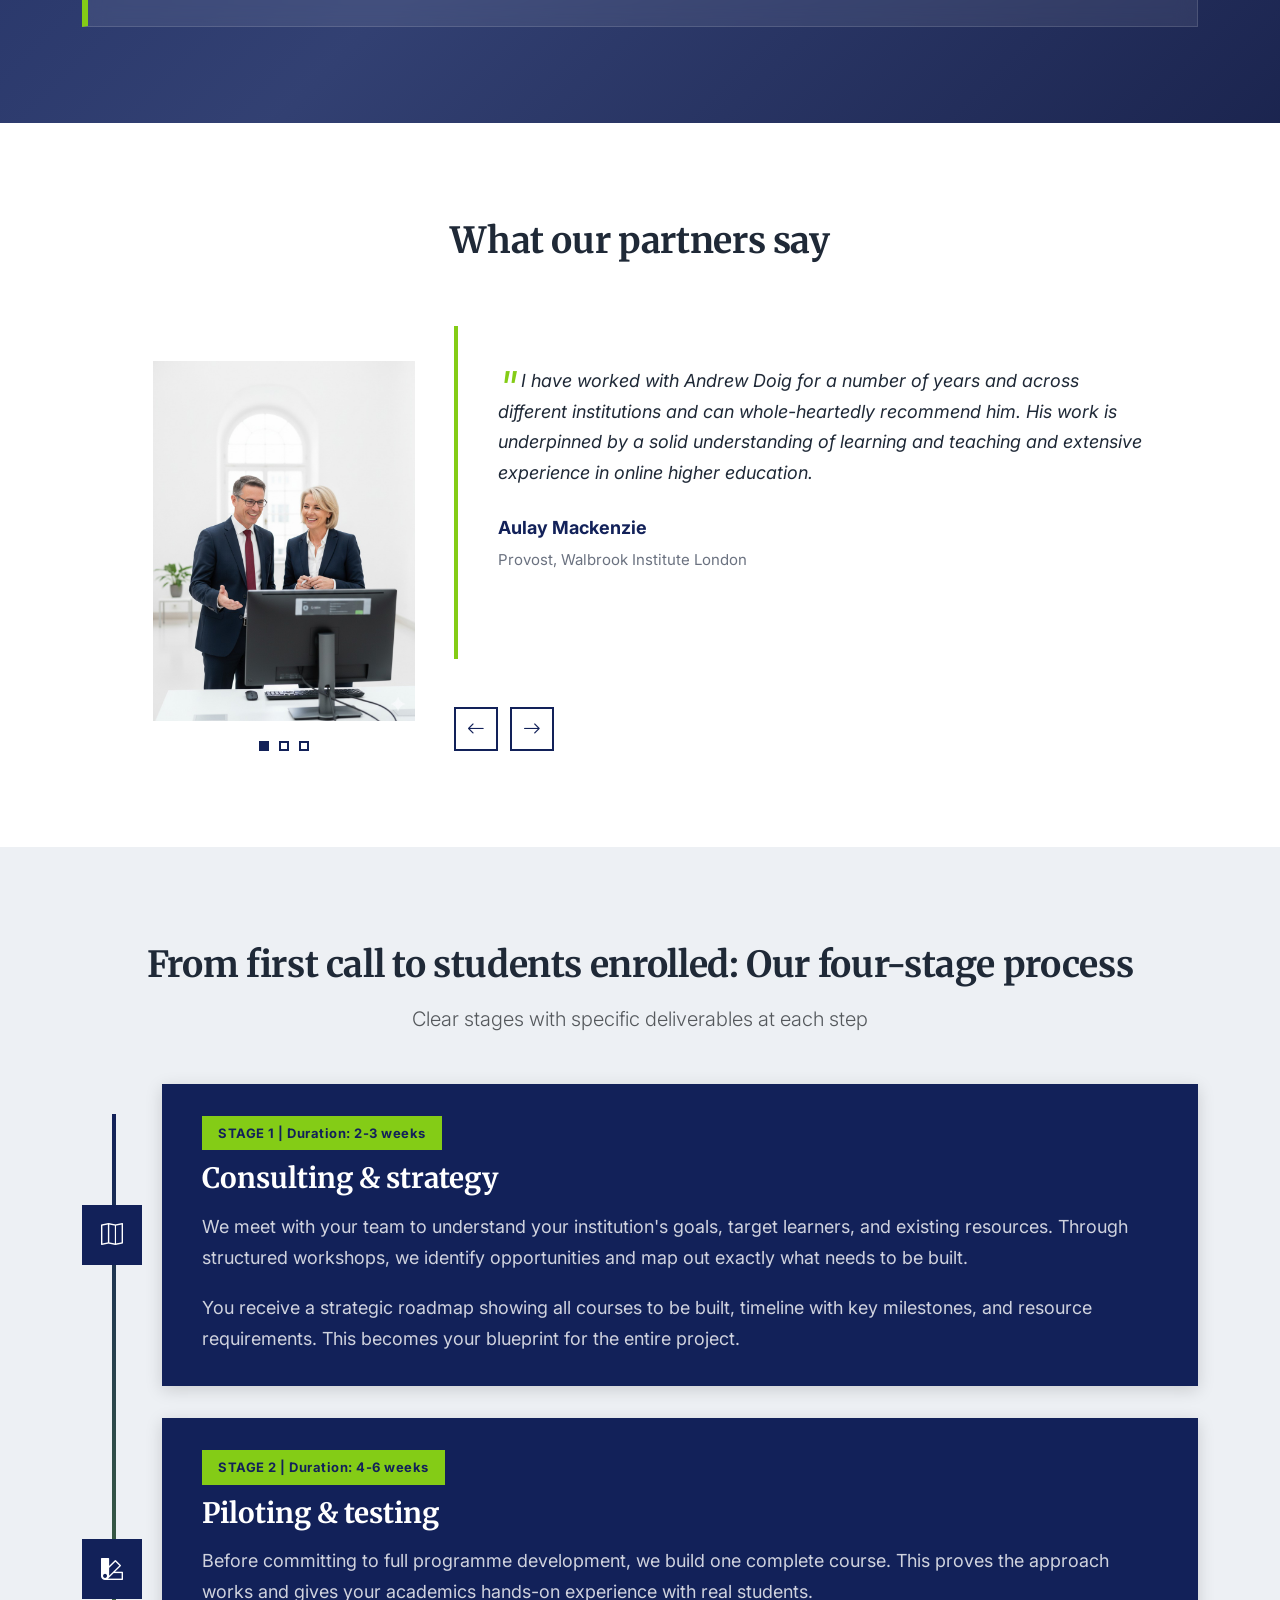
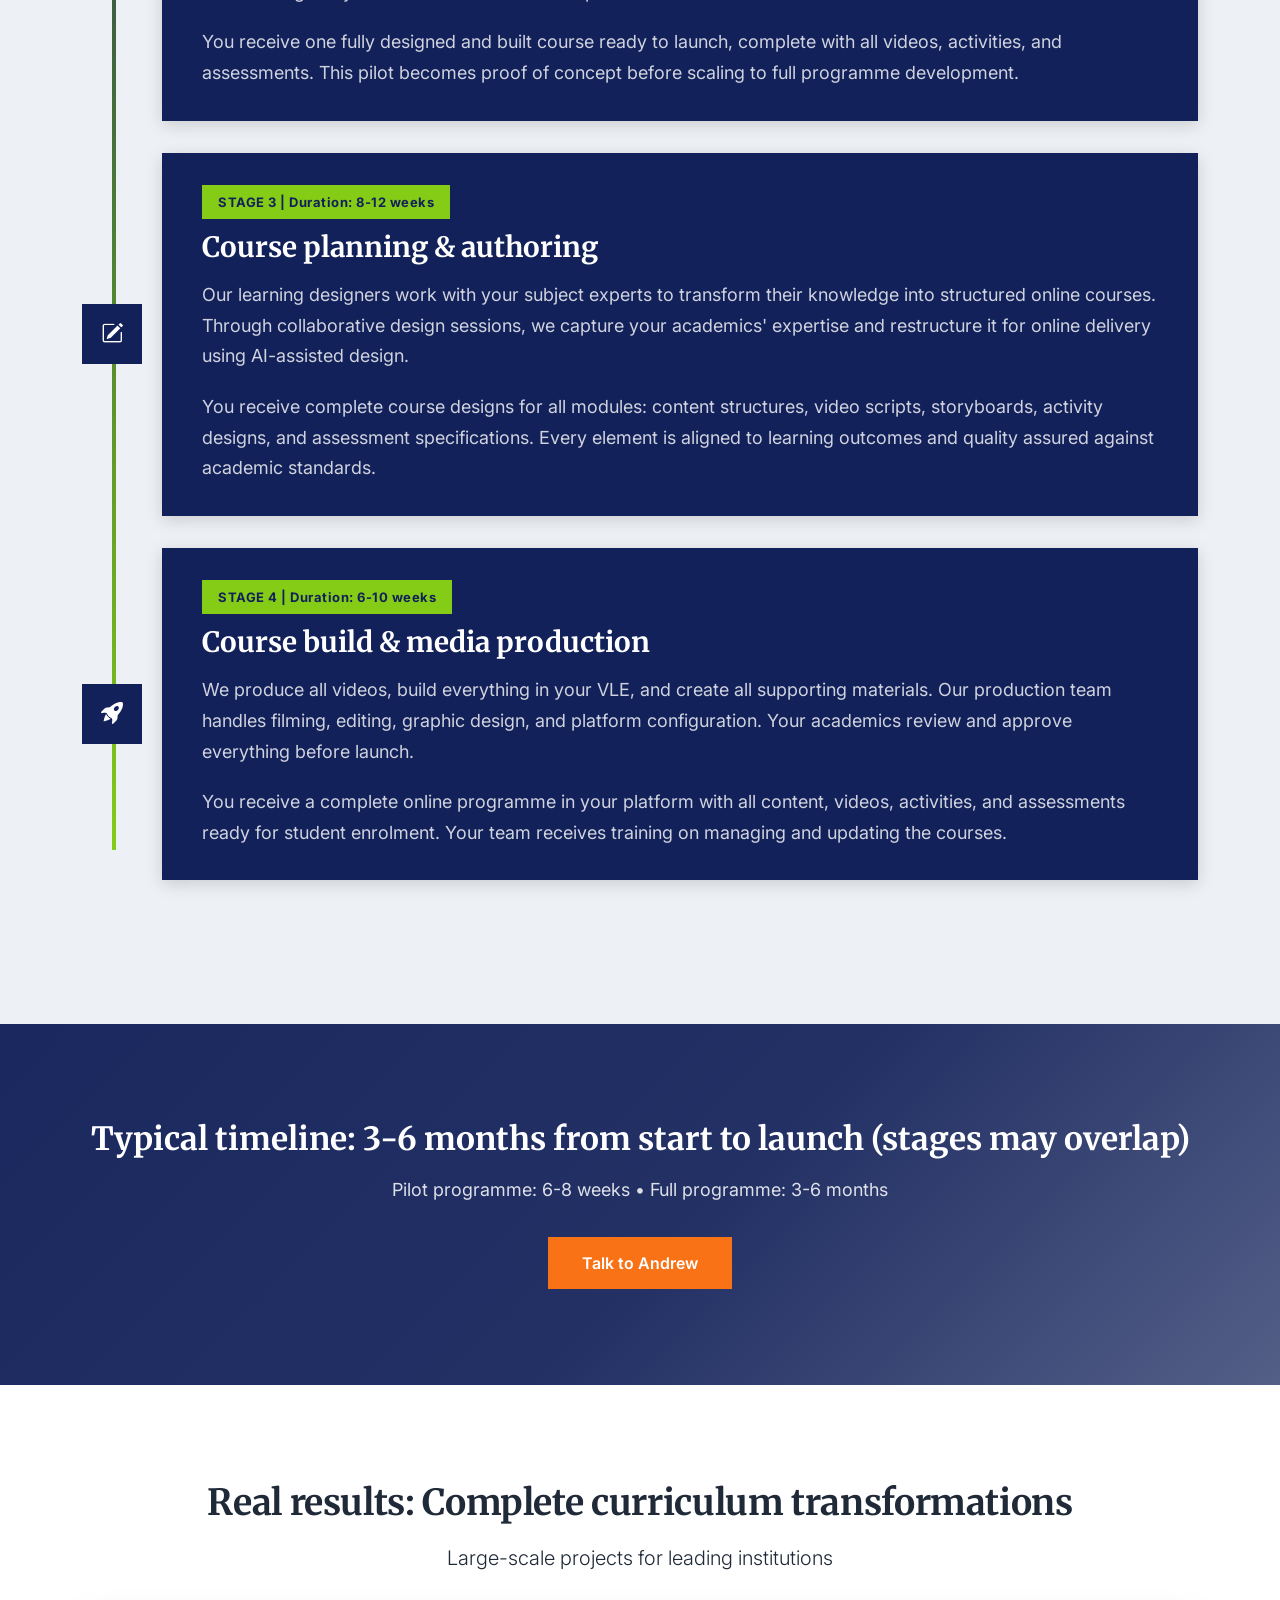
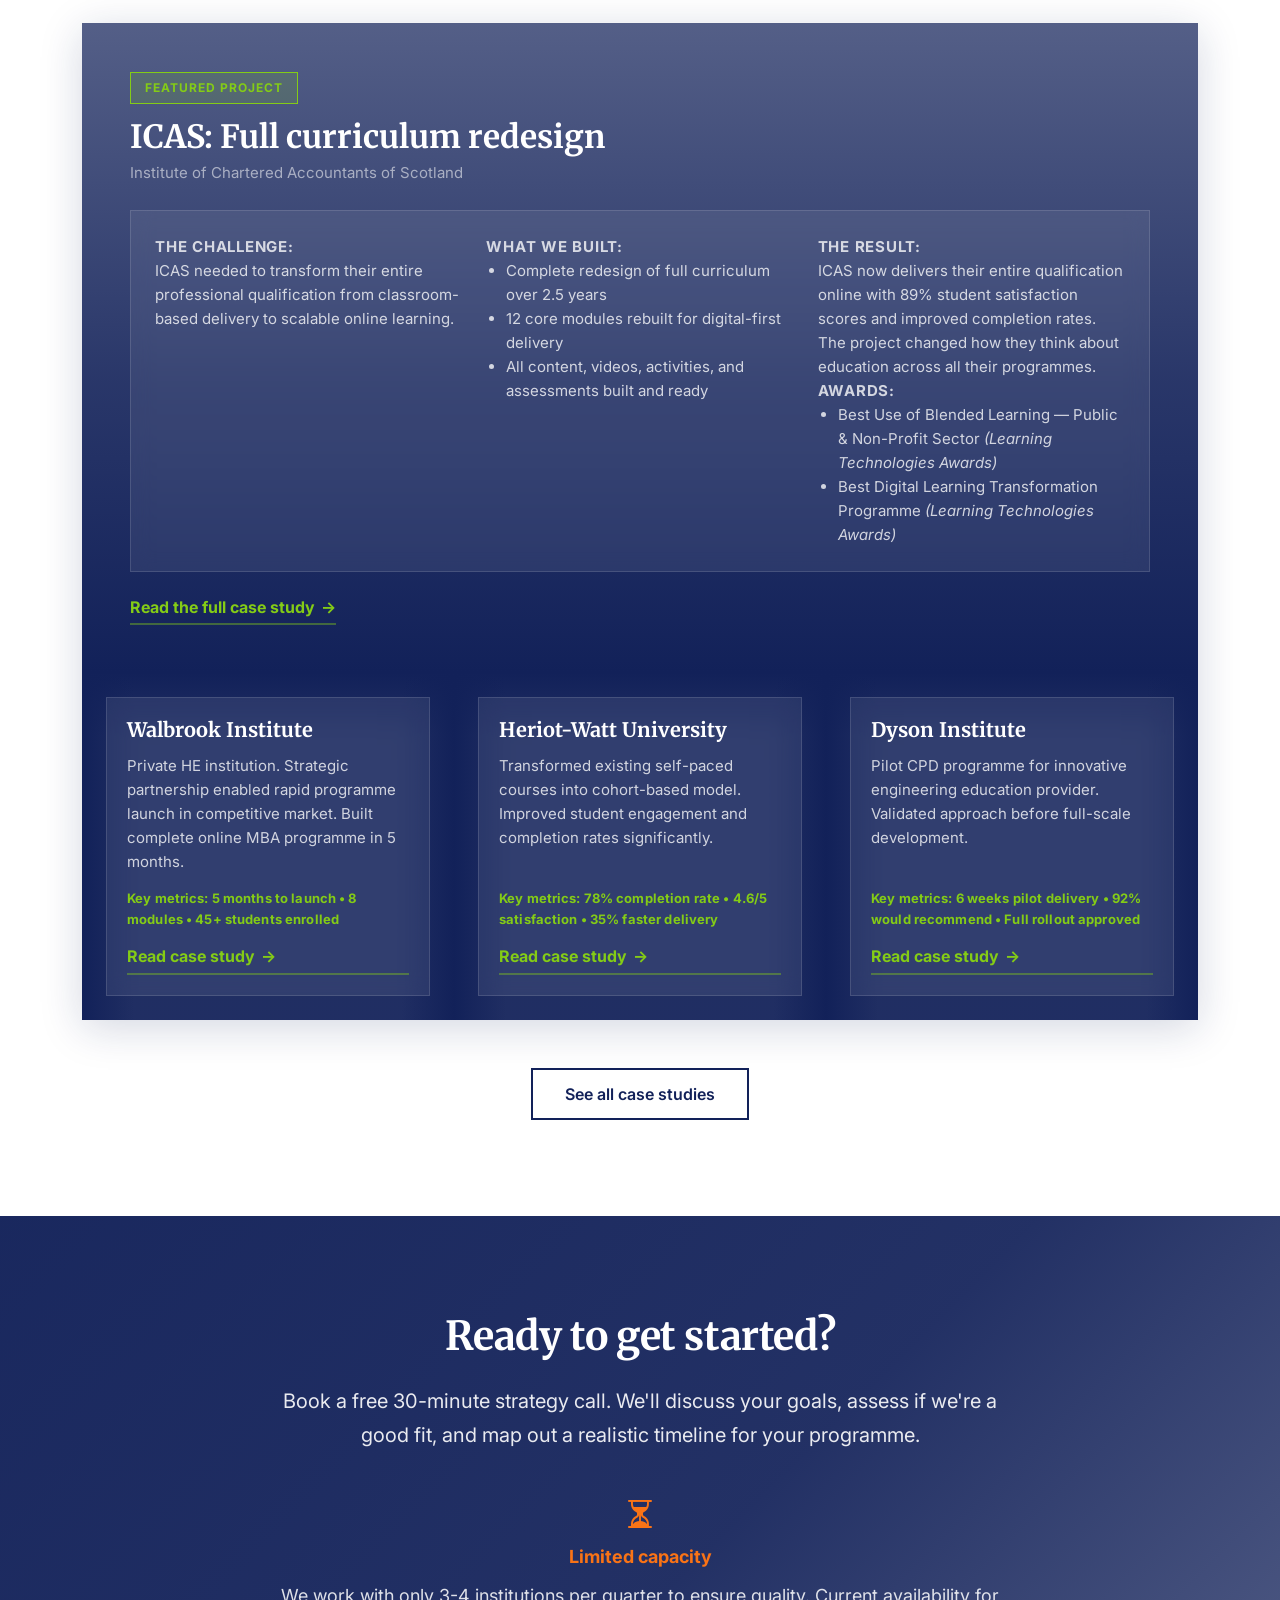
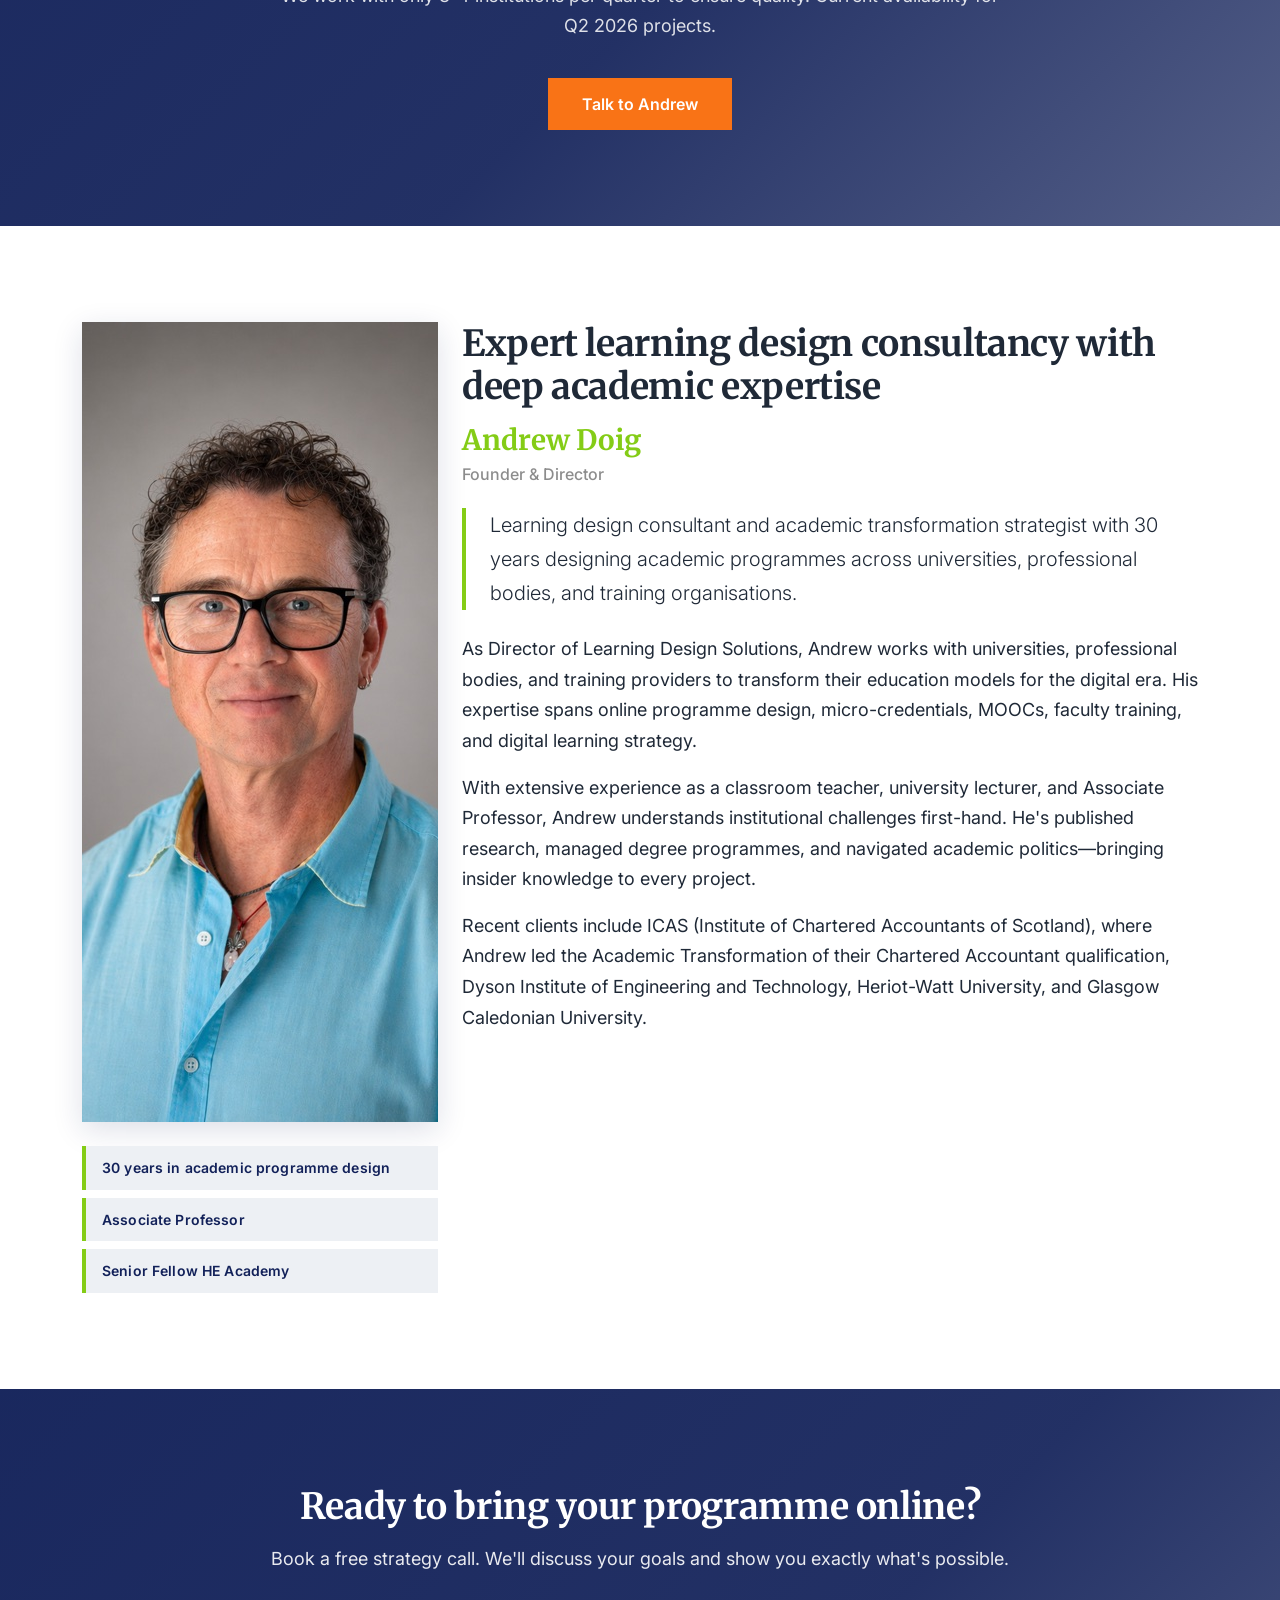
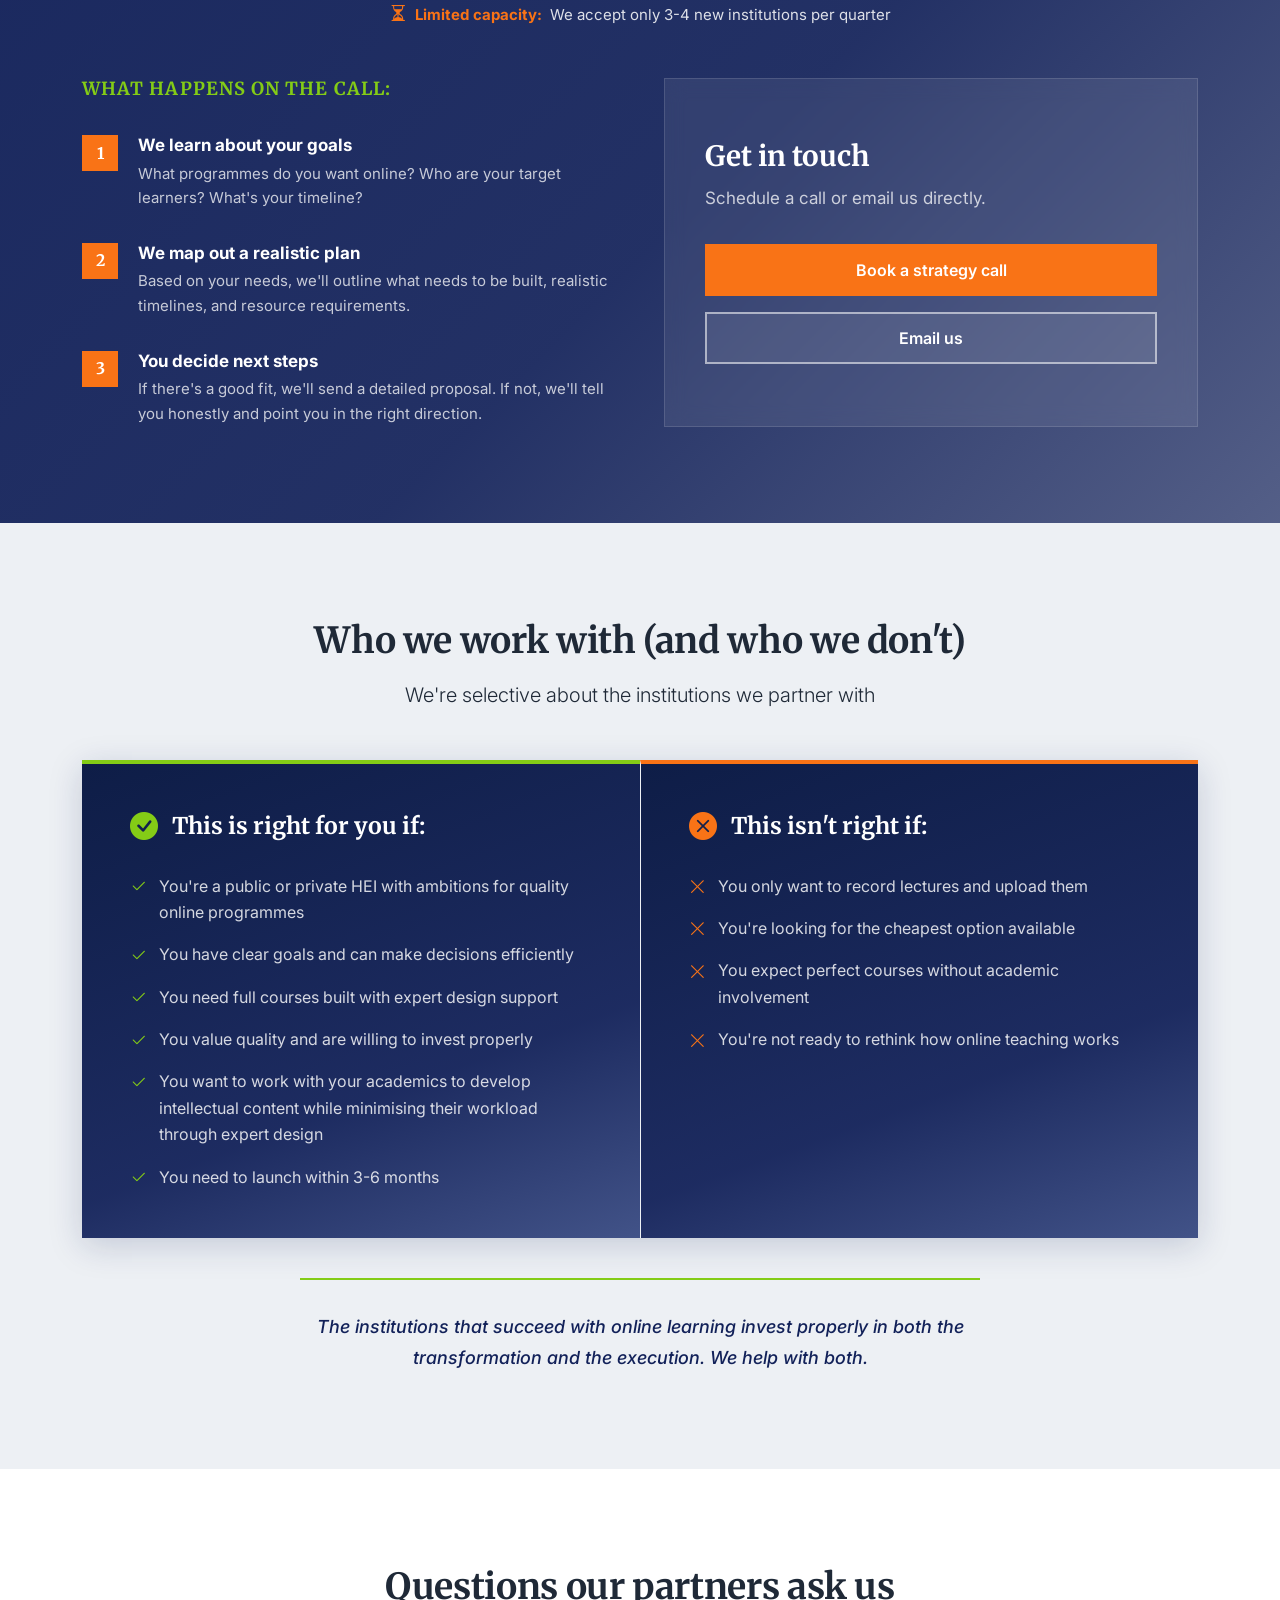
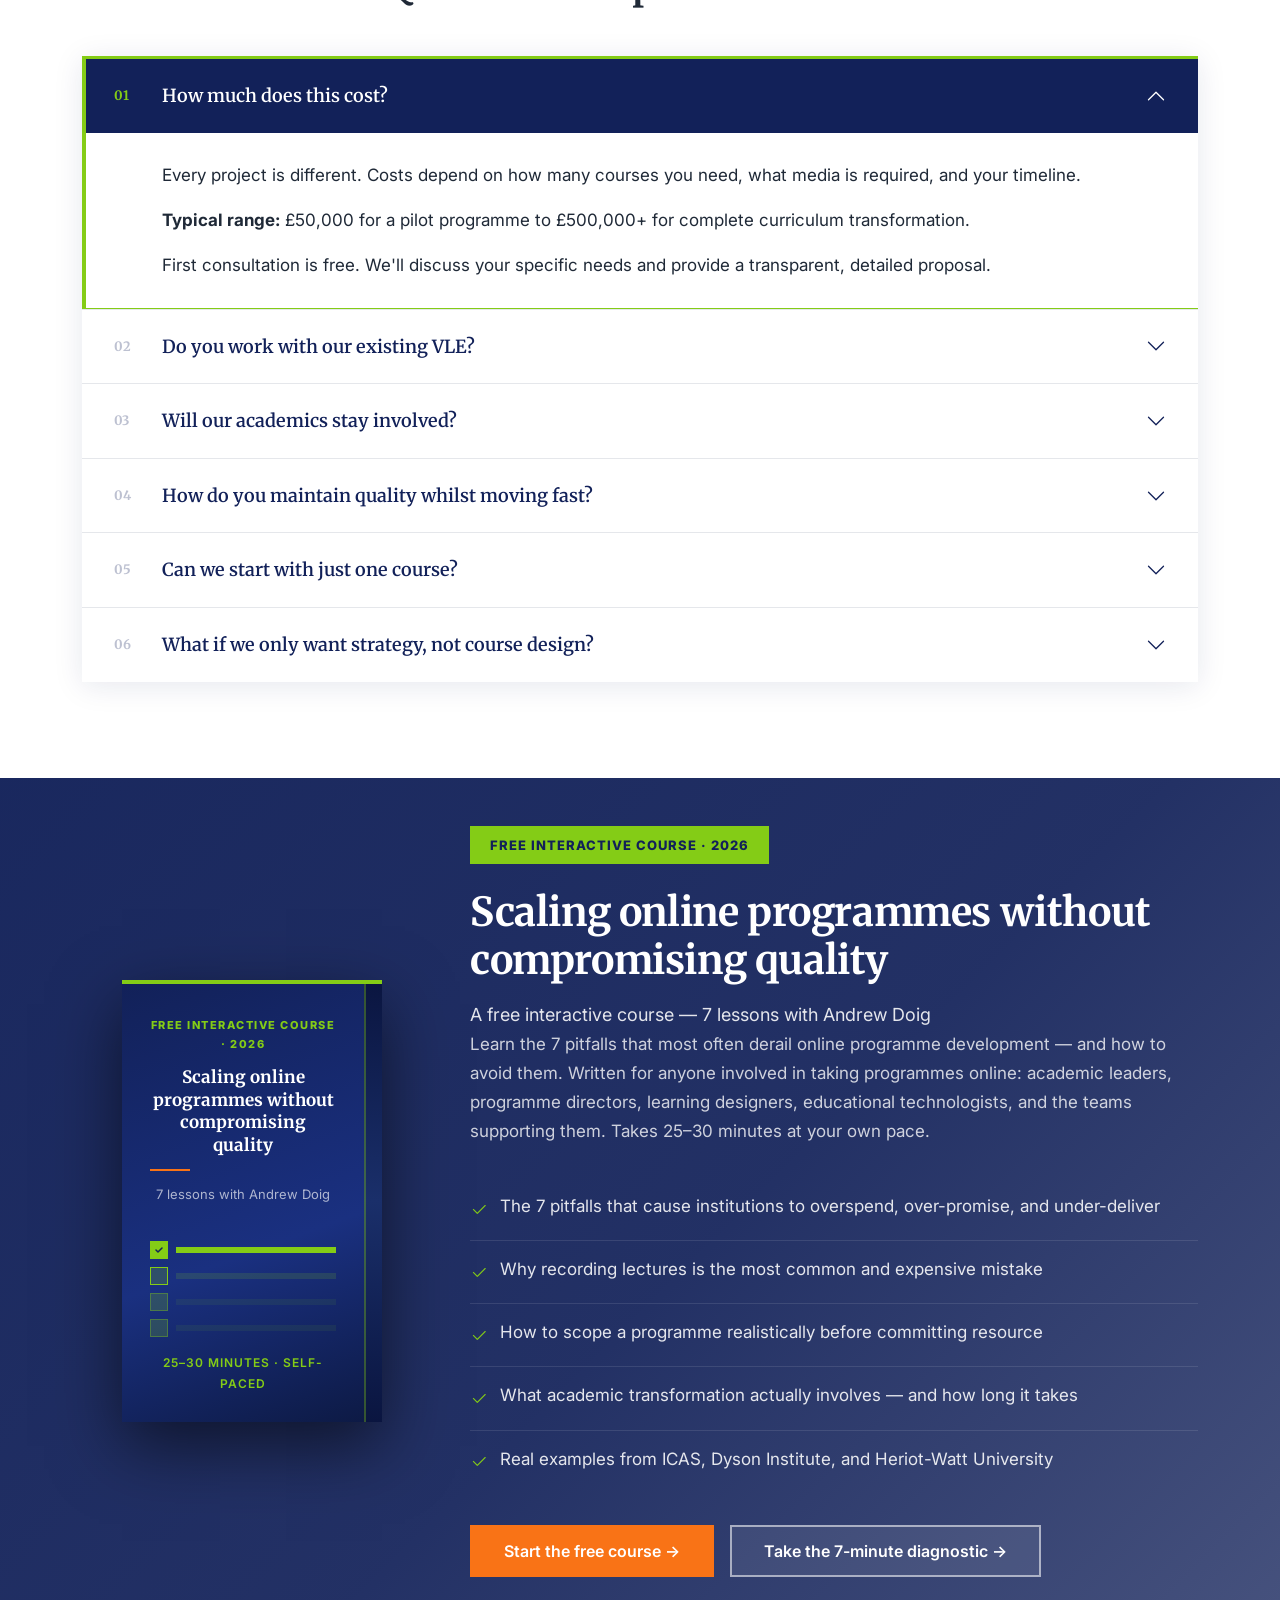
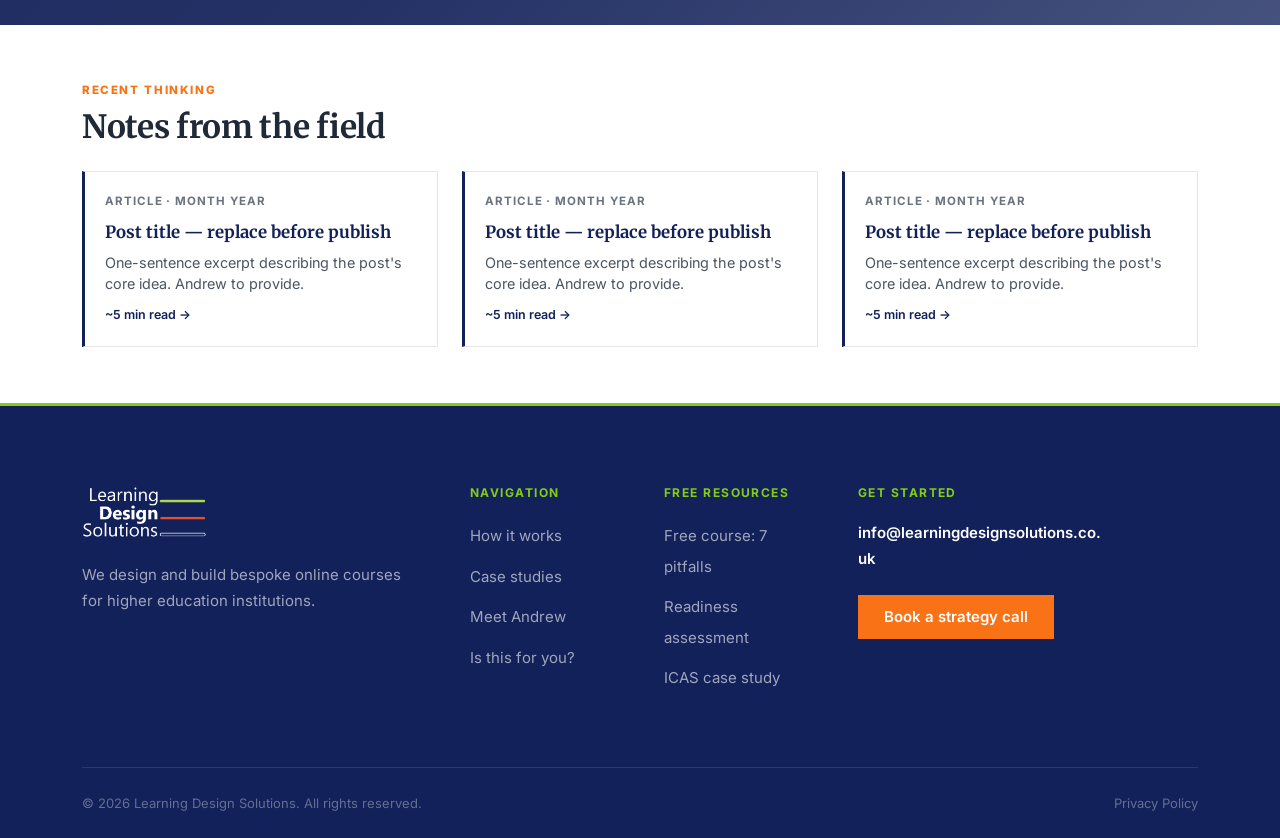
==== commit b7444792: "Integrate Andrew's May feedback: real testimonials, Walbrook logo, course copy fixes - Replace place" ====
--- a/index.html
+++ b/index.html
@@ -80,6 +80,7 @@
     <section class="logo-ribbon">
         <div class="logo-track">
             <!-- First set of logos -->
+            <div class="logo-item"><img src="images/walbrook-institute-london.svg" alt="Walbrook Institute London"></div>
             <div class="logo-item"><img src="images/client-logo-1.png" alt="Dyson"></div>
             <div class="logo-item"><img src="images/client-logo-2.png" alt="ICAS"></div>
             <div class="logo-item"><img src="images/client-logo-3.png" alt="Glasgow Caledonian University"></div>
@@ -87,6 +88,7 @@
             <div class="logo-item"><img src="images/client-logo-5.png" alt="Heriot-Watt University"></div>
             <div class="logo-item"><img src="images/client-logo-6.png" alt="FutureLearn"></div>
             <!-- Duplicate set for seamless loop -->
+            <div class="logo-item"><img src="images/walbrook-institute-london.svg" alt="Walbrook Institute London"></div>
             <div class="logo-item"><img src="images/client-logo-1.png" alt="Dyson"></div>
             <div class="logo-item"><img src="images/client-logo-2.png" alt="ICAS"></div>
             <div class="logo-item"><img src="images/client-logo-3.png" alt="Glasgow Caledonian University"></div>
@@ -297,30 +299,30 @@
                         <div id="testimonialCarousel" class="carousel slide" data-bs-ride="carousel" data-bs-interval="5000" data-bs-touch="true">
                             <div class="carousel-inner">
 
-                                <!-- Slide 1: T1 -->
+                                <!-- Slide 1: Walbrook Institute London -->
                                 <div class="carousel-item active">
                                     <div class="testimonial-card">
-                                        <p class="testimonial-quote">Working with Andrew transformed how we think about online education. The pilot course proved the model works, and we're now scaling across our entire institution.</p>
-                                        <p class="testimonial-author">Dr. Sarah Mitchell</p>
-                                        <p class="testimonial-position">Director of Digital Learning, Russell Group University</p>
+                                        <p class="testimonial-quote">I have worked with Andrew Doig for a number of years and across different institutions and can whole-heartedly recommend him. His work is underpinned by a solid understanding of learning and teaching and extensive experience in online higher education.</p>
+                                        <p class="testimonial-author">Aulay Mackenzie</p>
+                                        <p class="testimonial-position">Provost, Walbrook Institute London</p>
                                     </div>
                                 </div>
 
-                                <!-- Slide 2: T2 -->
+                                <!-- Slide 2: ICAS -->
                                 <div class="carousel-item">
                                     <div class="testimonial-card">
-                                        <p class="testimonial-quote">We went from concept to live students in 5 months. The quality exceeded our expectations, and our academics actually enjoyed the process.</p>
-                                        <p class="testimonial-author">James Cooper</p>
-                                        <p class="testimonial-position">Academic Dean, Private HE Institution</p>
+                                        <p class="testimonial-quote">I would recommend Learning Design Solutions' services to others because of the experience that they bring in this field, the agile nature of the relationship, how proactive it is and also the fact that you can have that beginning to end process.</p>
+                                        <p class="testimonial-author">Chris Cunnane</p>
+                                        <p class="testimonial-position">Head of Syllabus, ICAS</p>
                                     </div>
                                 </div>
 
-                                <!-- Slide 3: T3 -->
+                                <!-- Slide 3: Glasgow Caledonian University -->
                                 <div class="carousel-item">
                                     <div class="testimonial-card">
-                                        <p class="testimonial-quote">Finally, someone who understands both pedagogy and practical delivery. Andrew's team delivered production-ready courses, not prototypes.</p>
-                                        <p class="testimonial-author">Prof. David Chen</p>
-                                        <p class="testimonial-position">Programme Director, Professional Body</p>
+                                        <p class="testimonial-quote">The University greatly valued LDS's expertise and professionalism to scope out Glasgow Caledonian strategic readiness for developing a portfolio of online programmes&hellip; we achieved greater clarity on our future direction of travel and established the changes that were necessary to achieve our initial aims.</p>
+                                        <p class="testimonial-author">Professor Alastair Robertson</p>
+                                        <p class="testimonial-position">PVC Learning and Teaching, Glasgow Caledonian University</p>
                                     </div>
                                 </div>
 
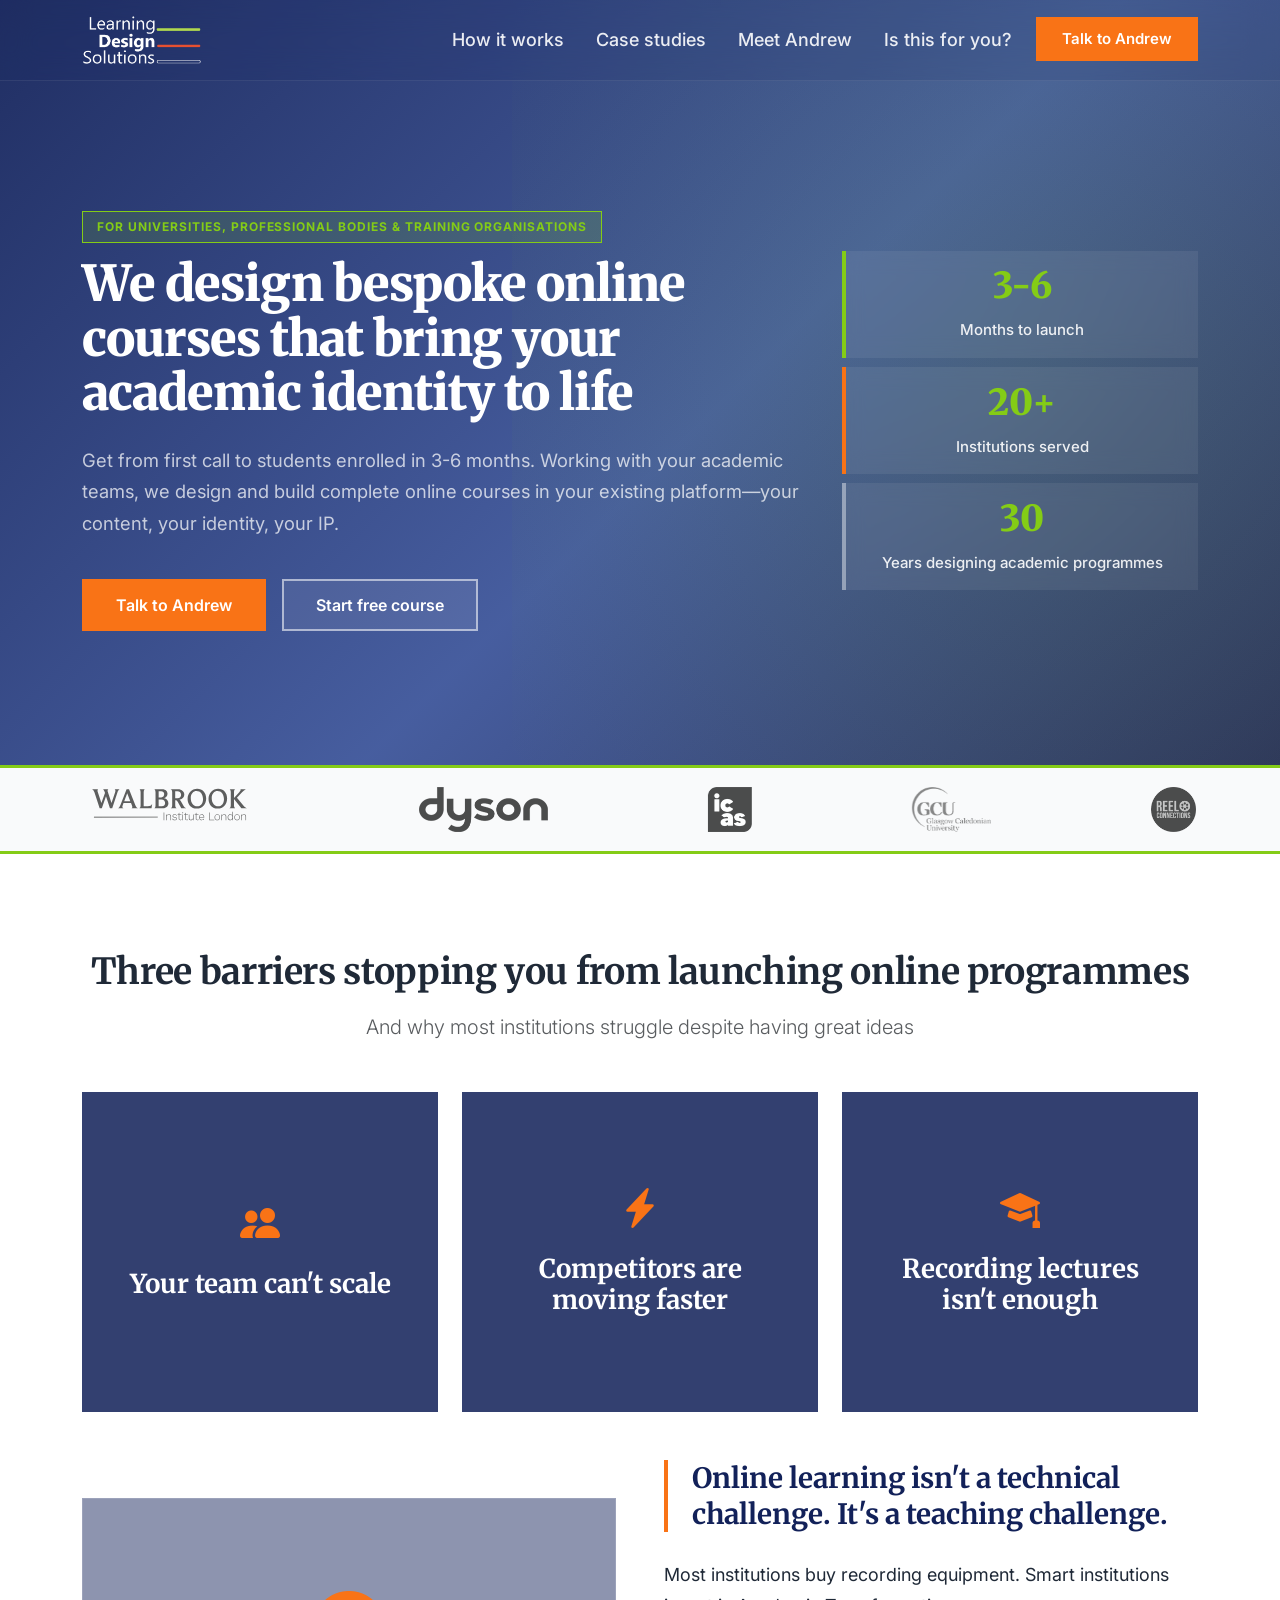
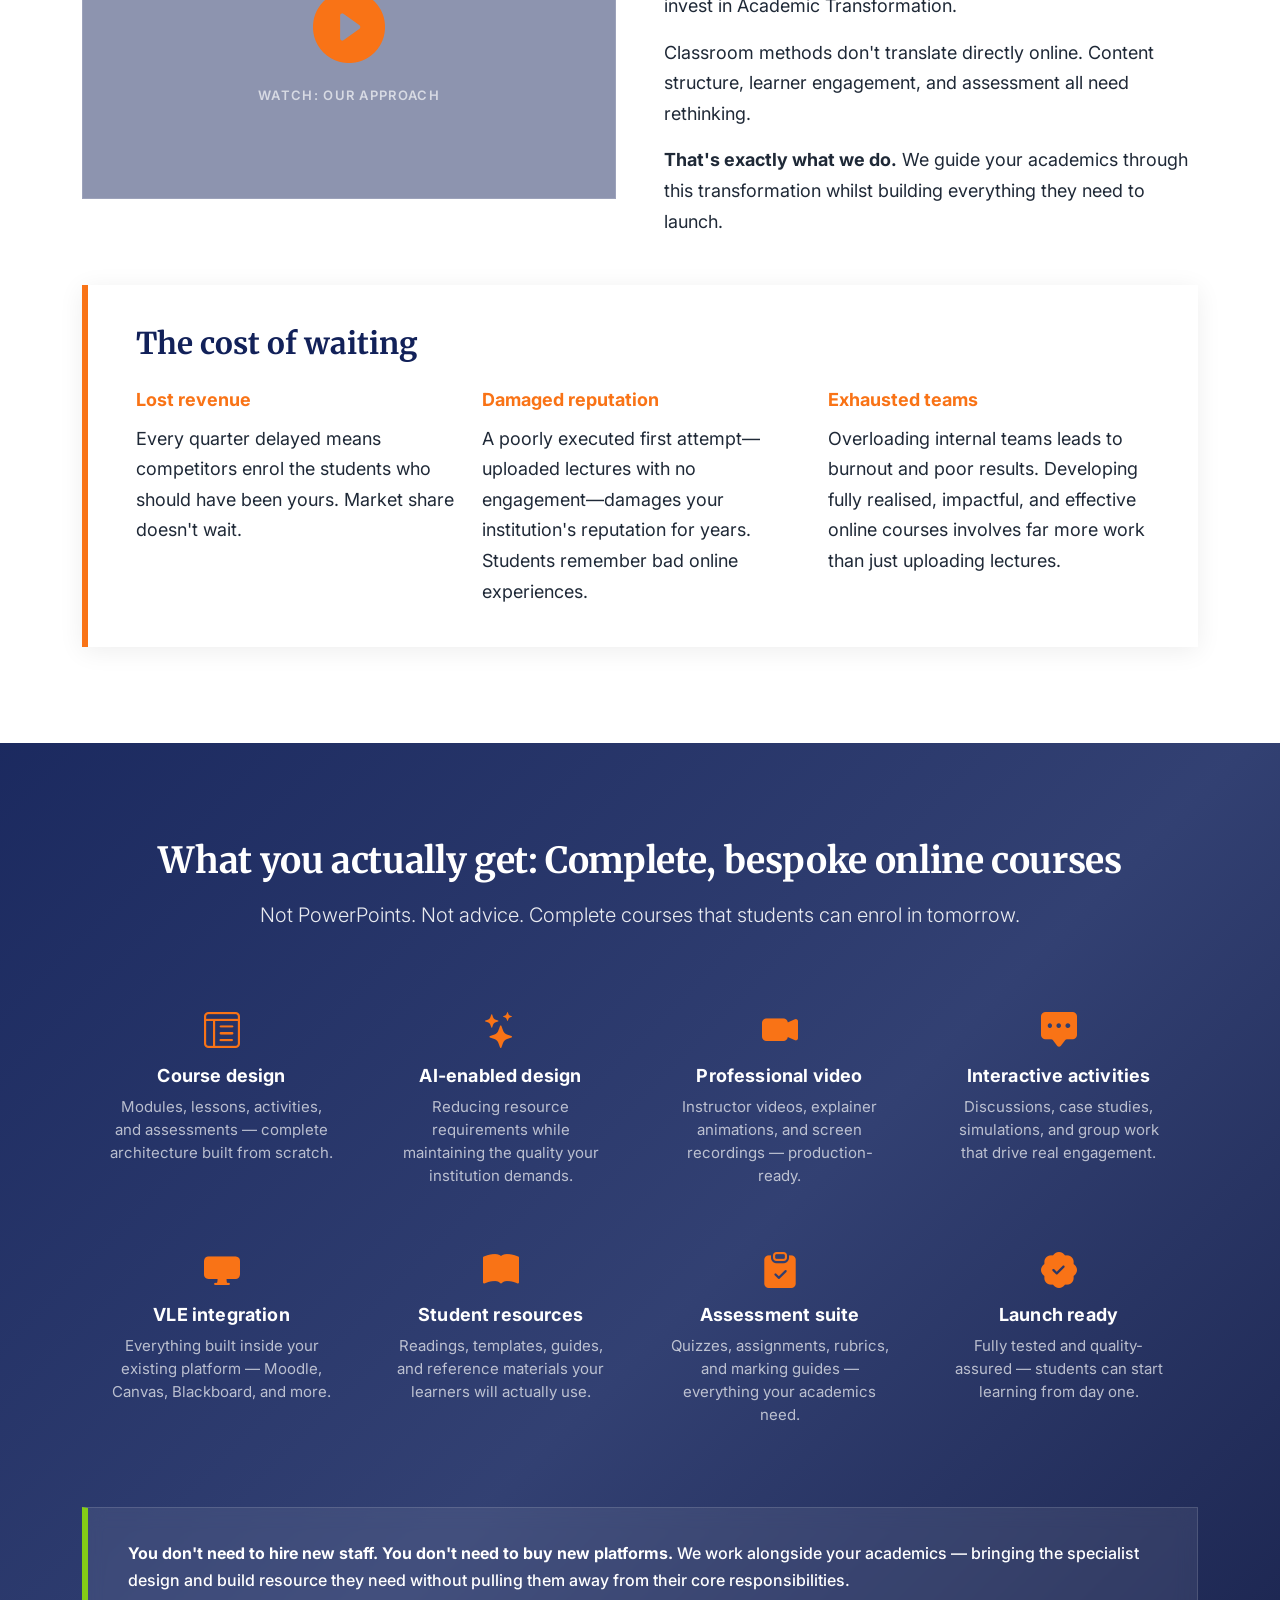
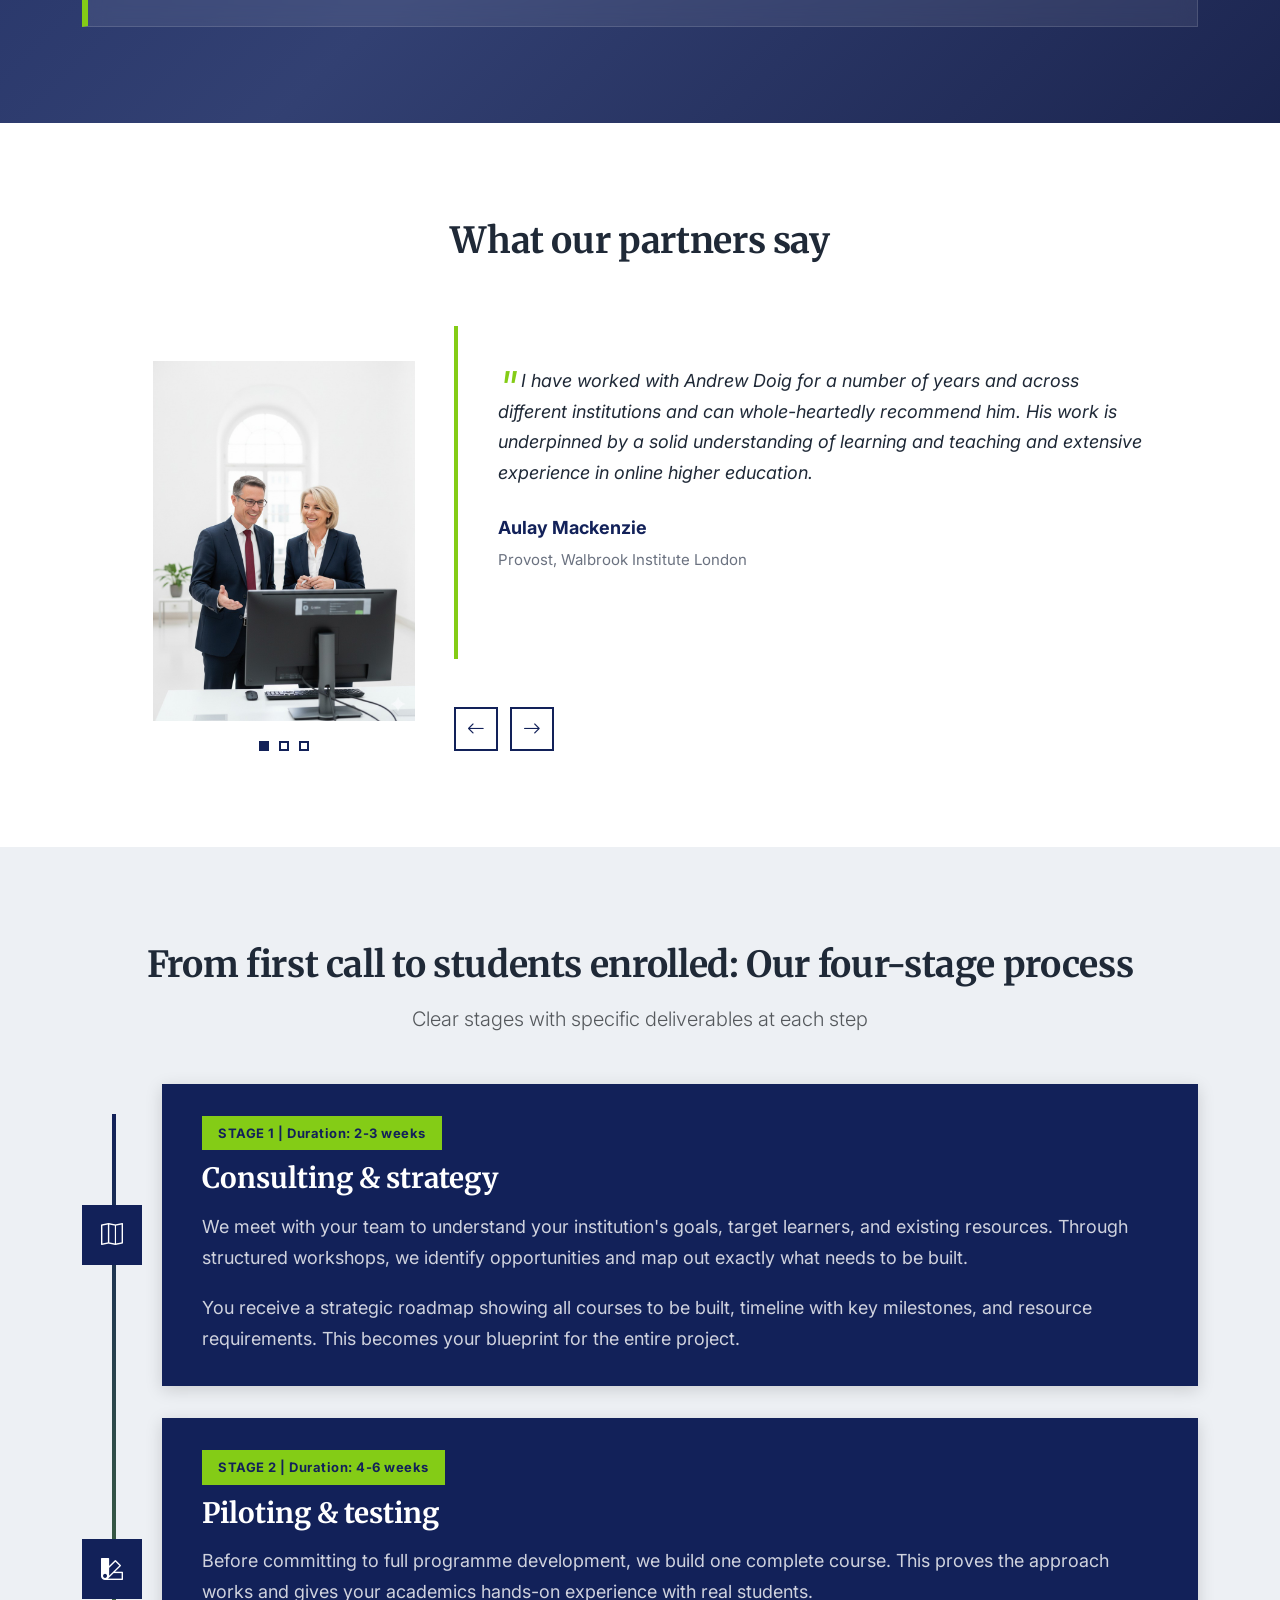
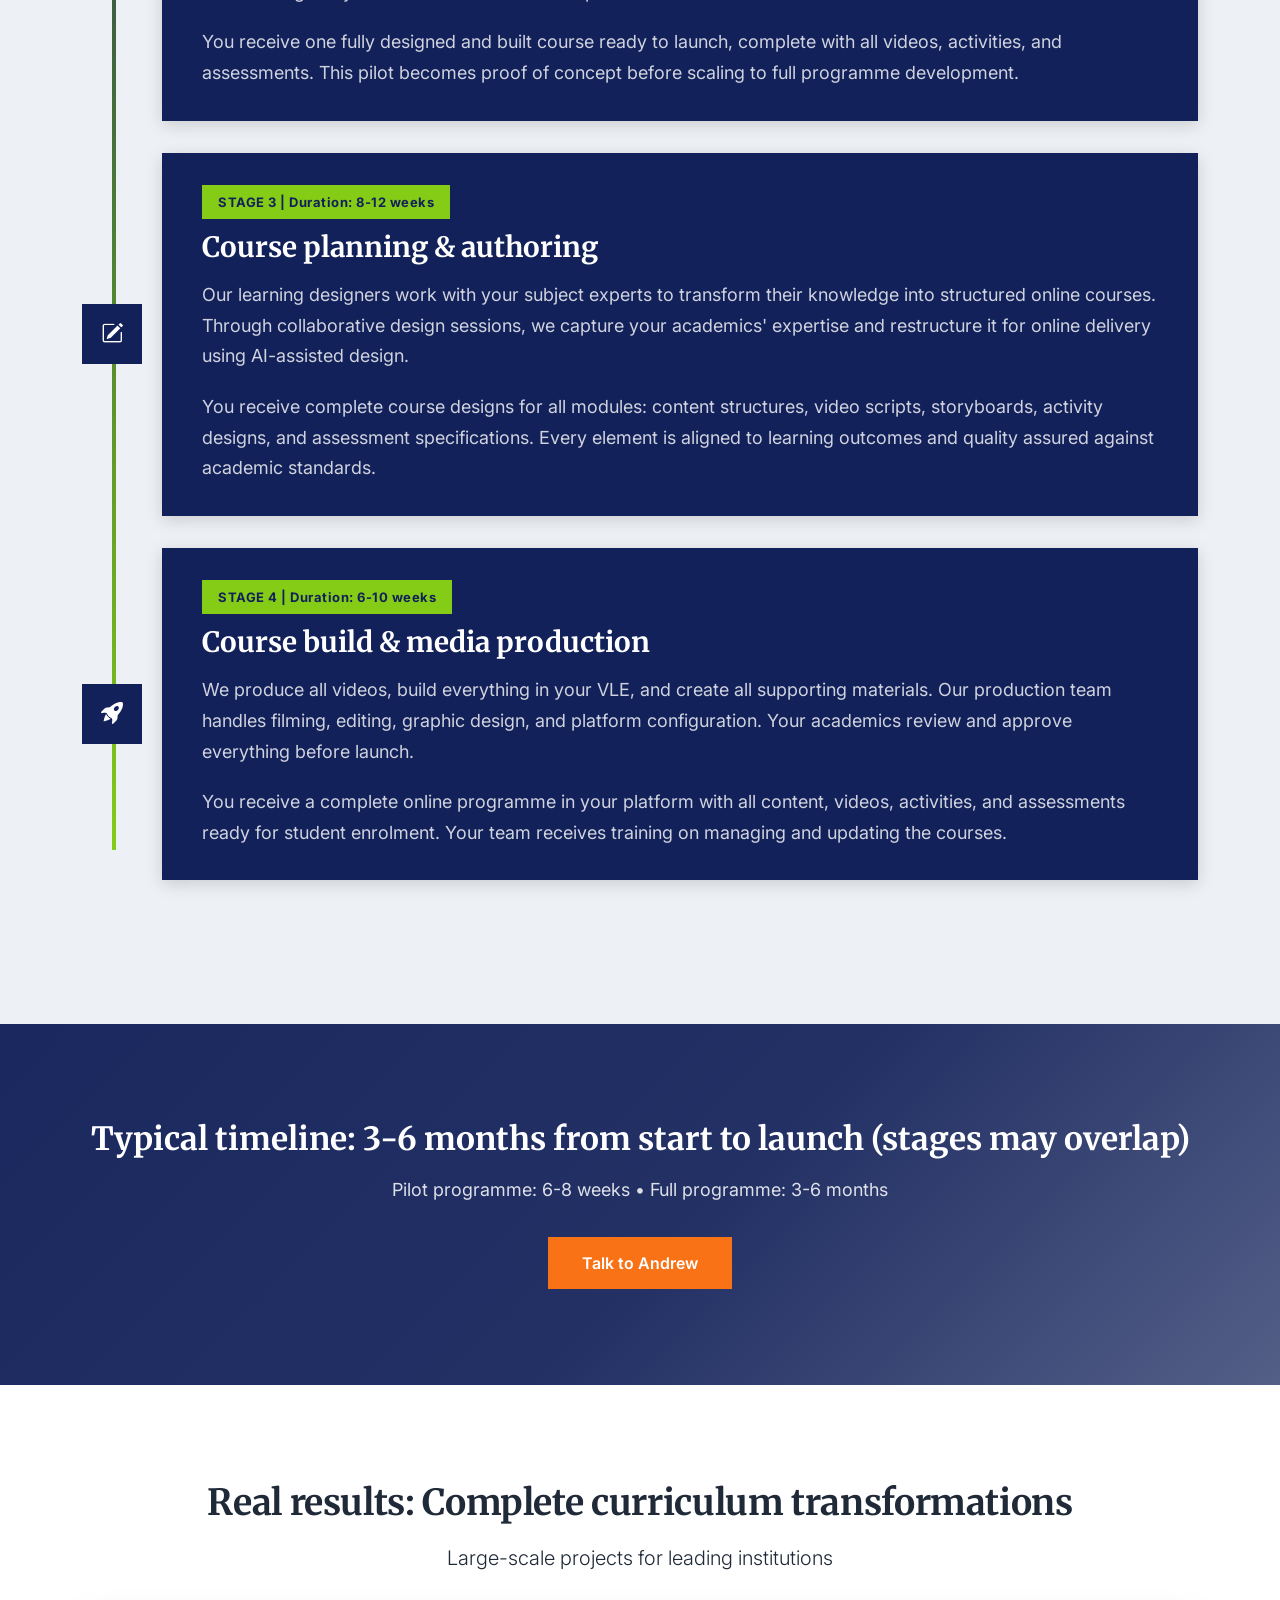
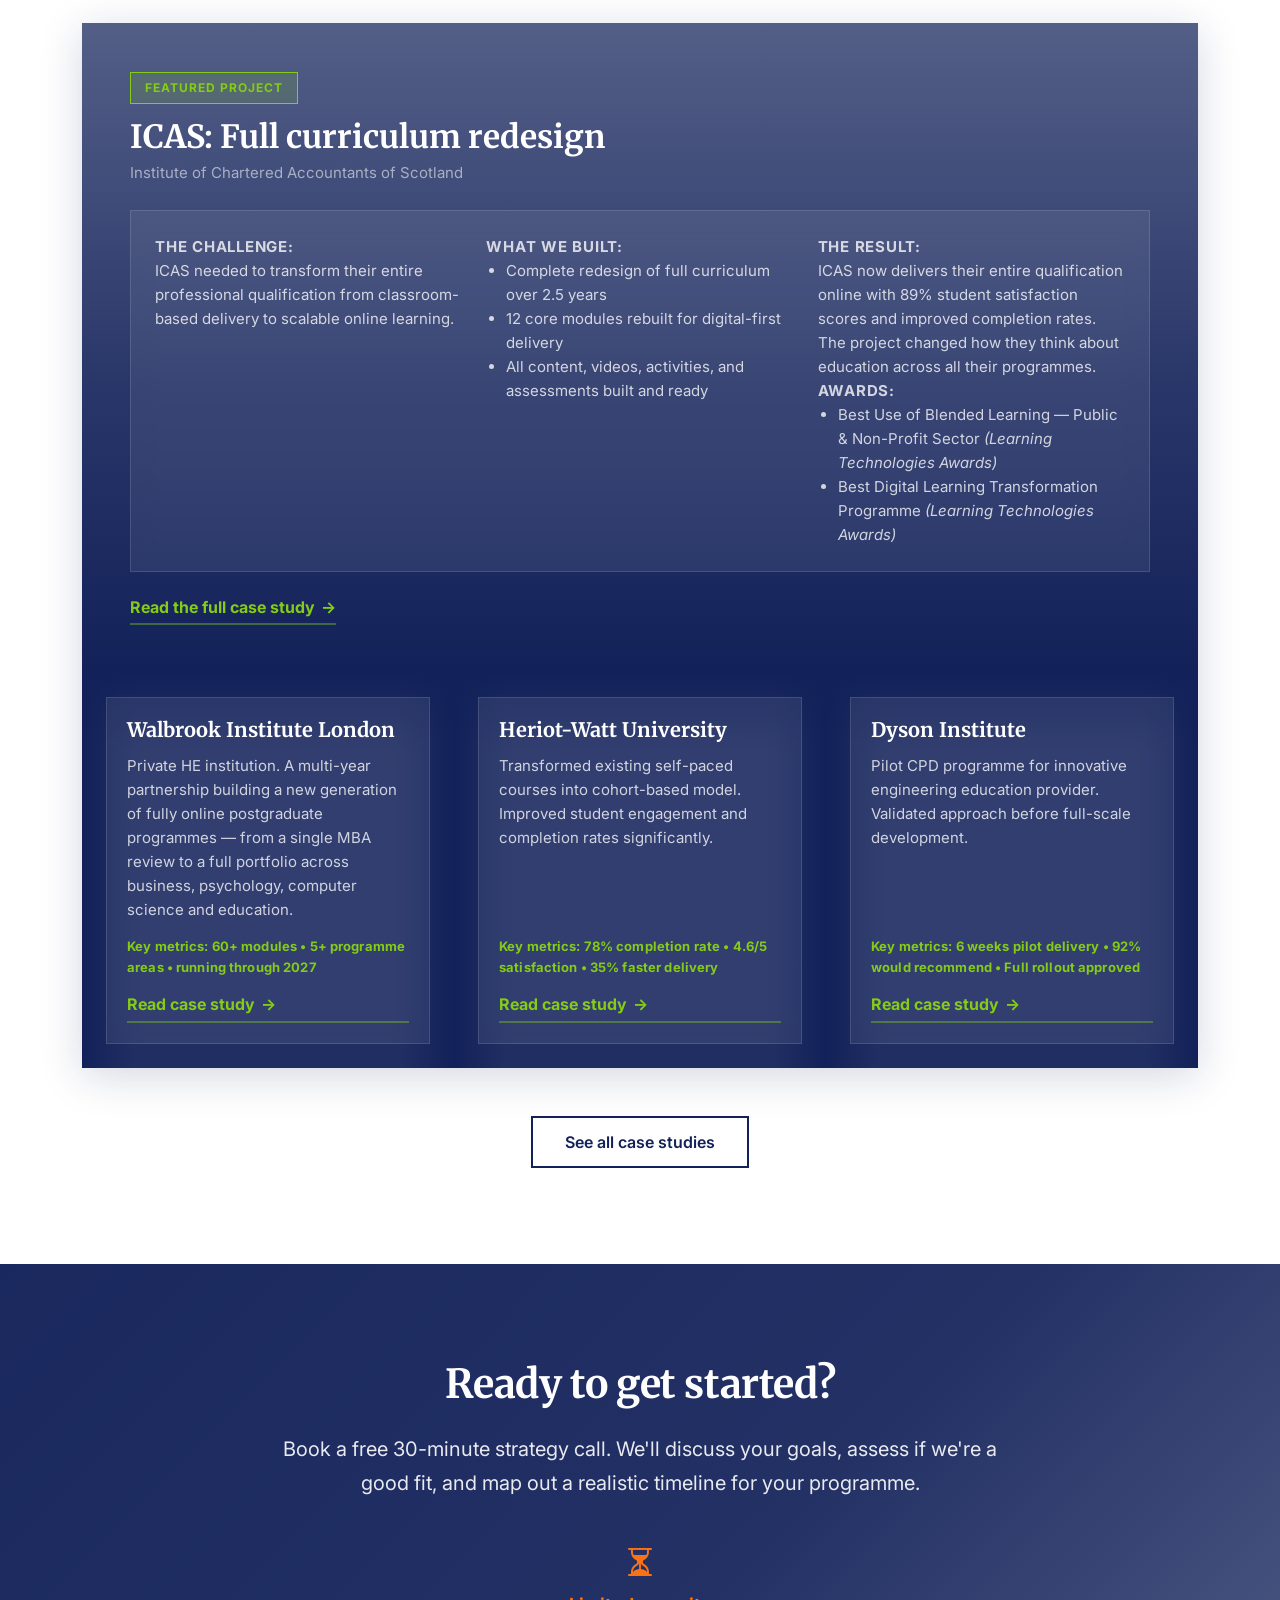
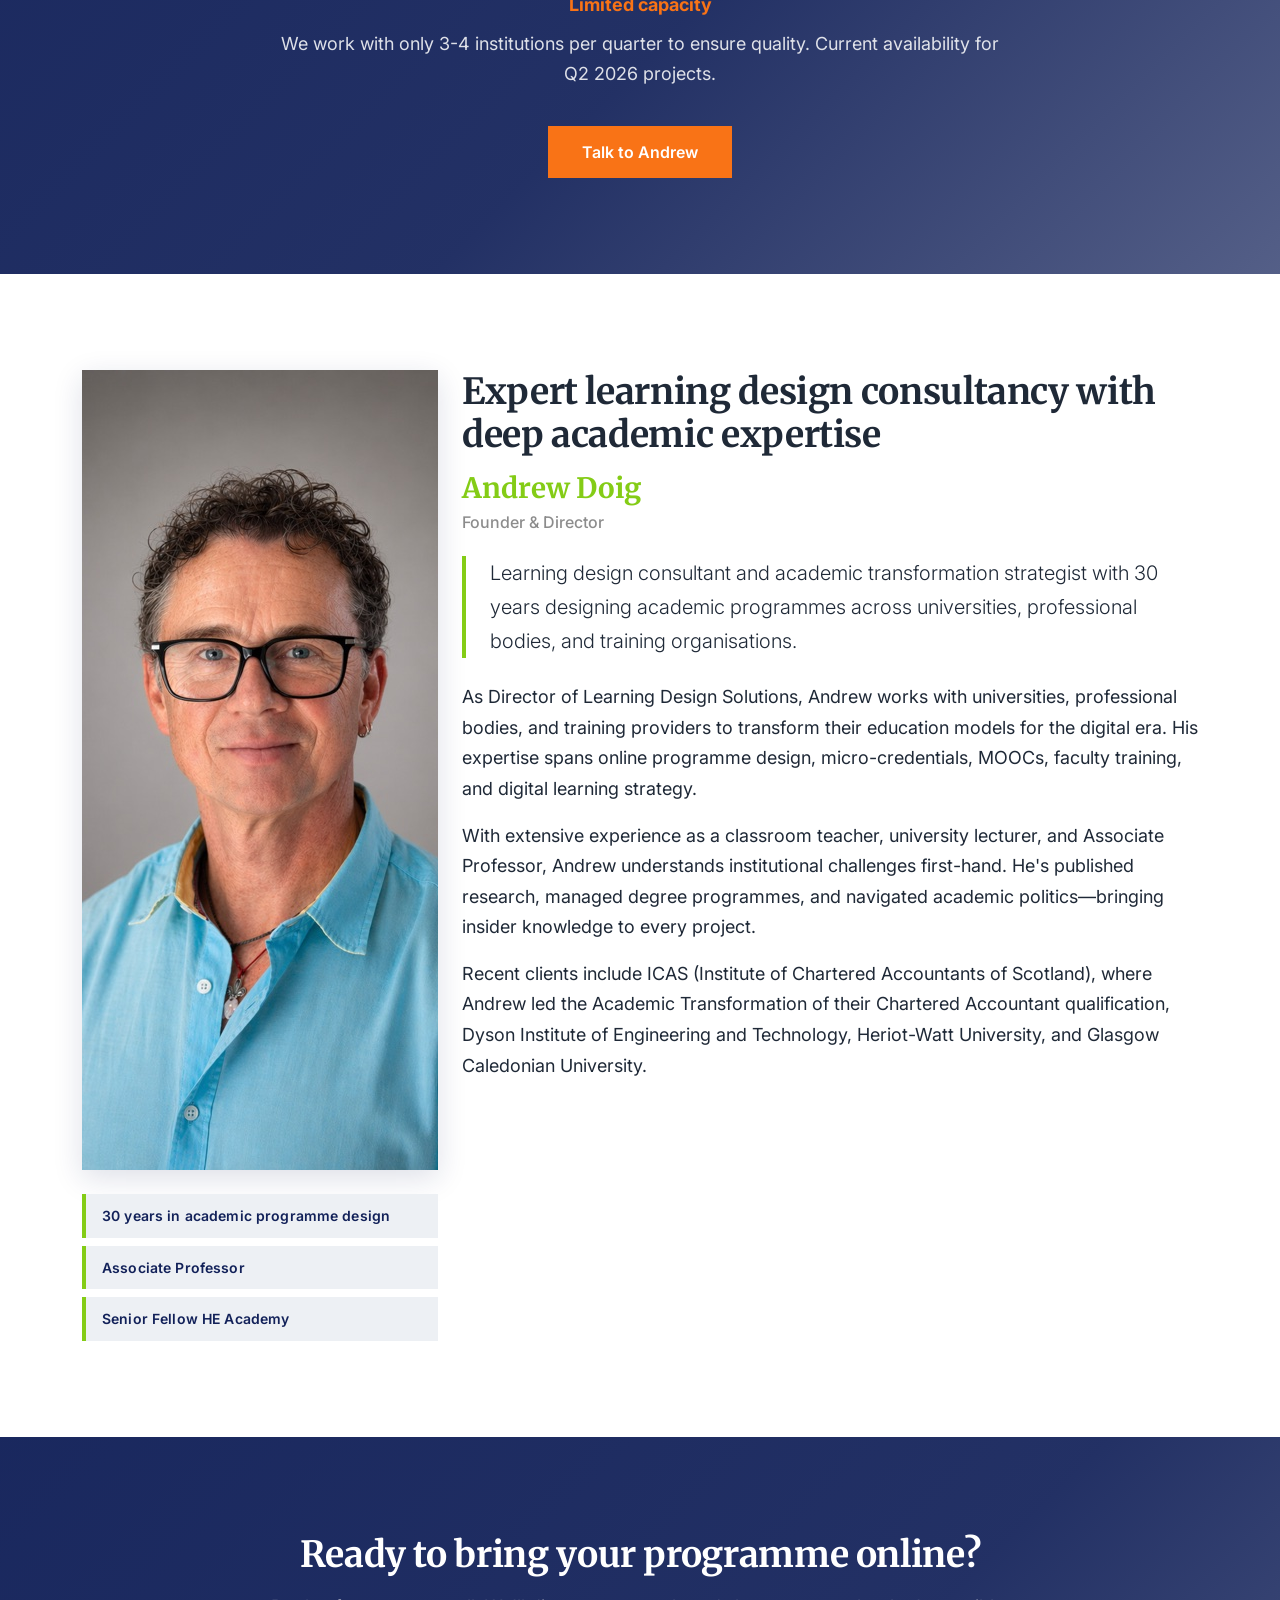
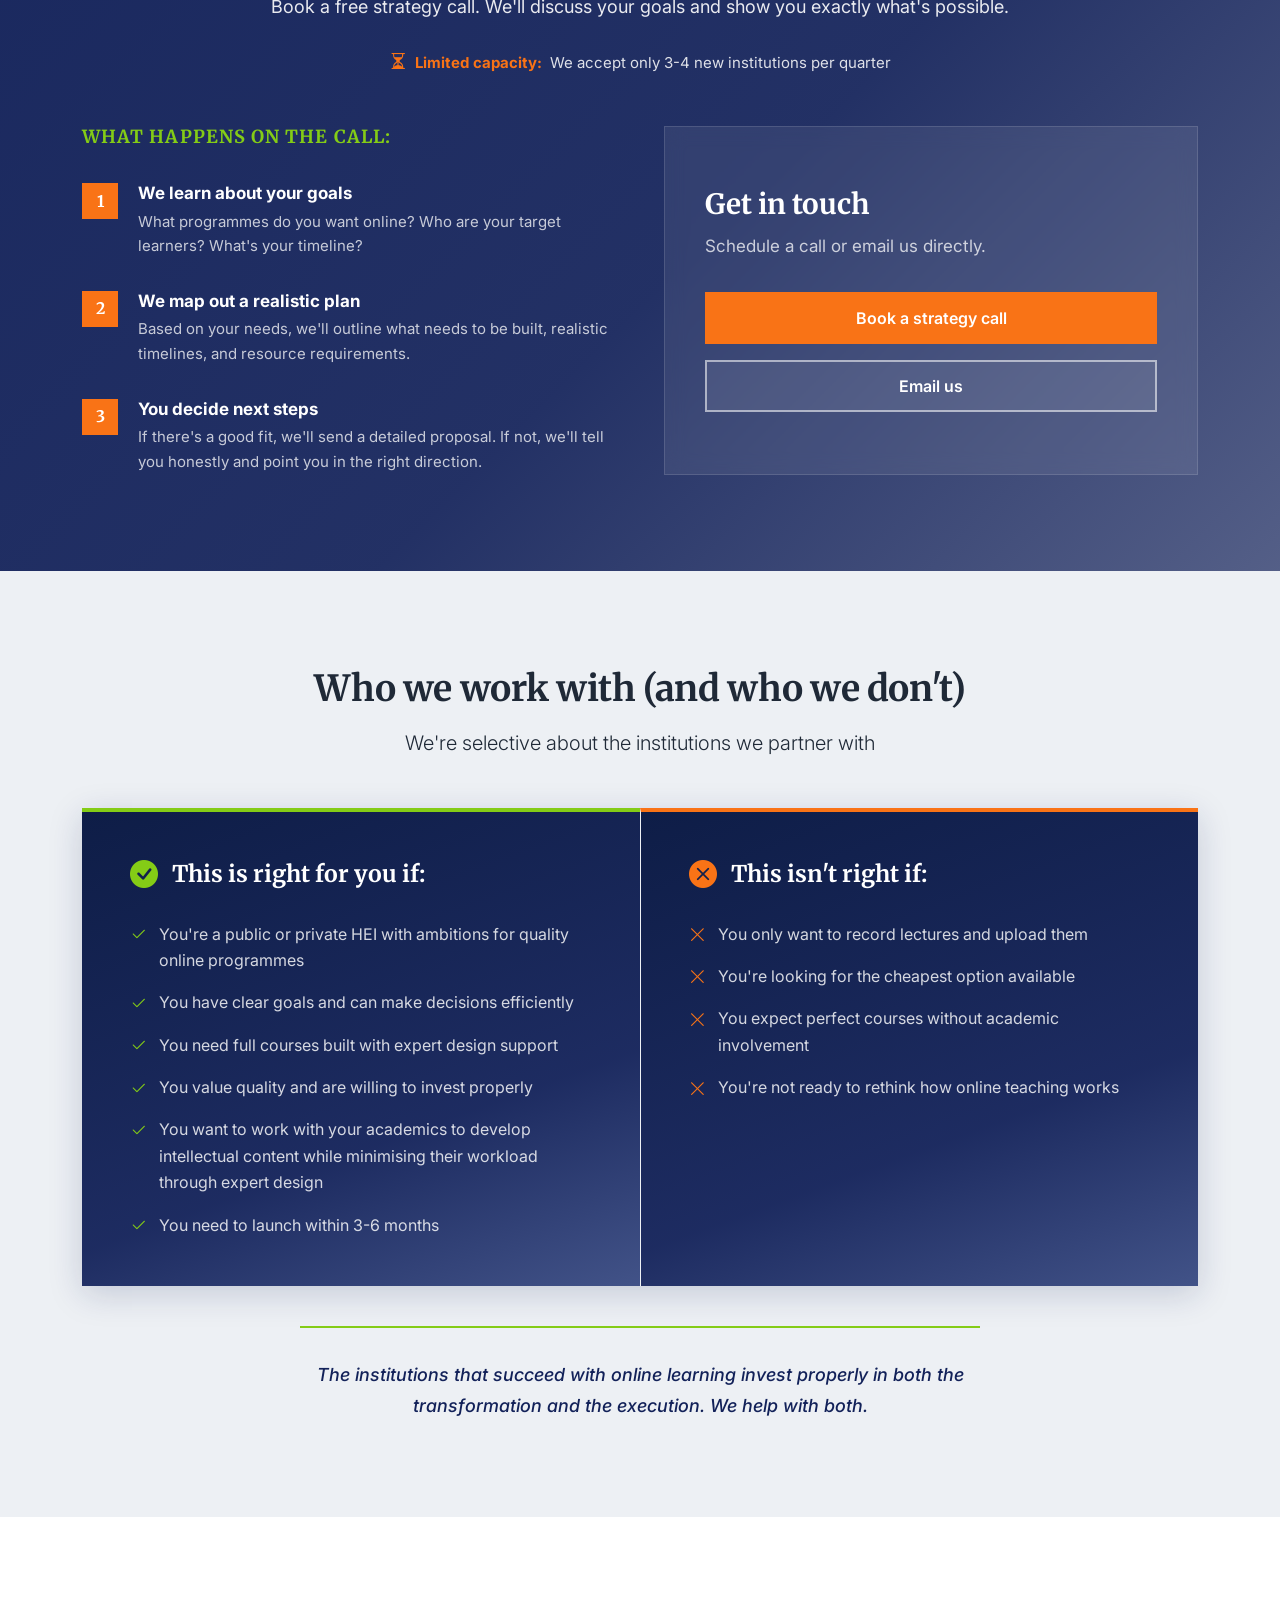
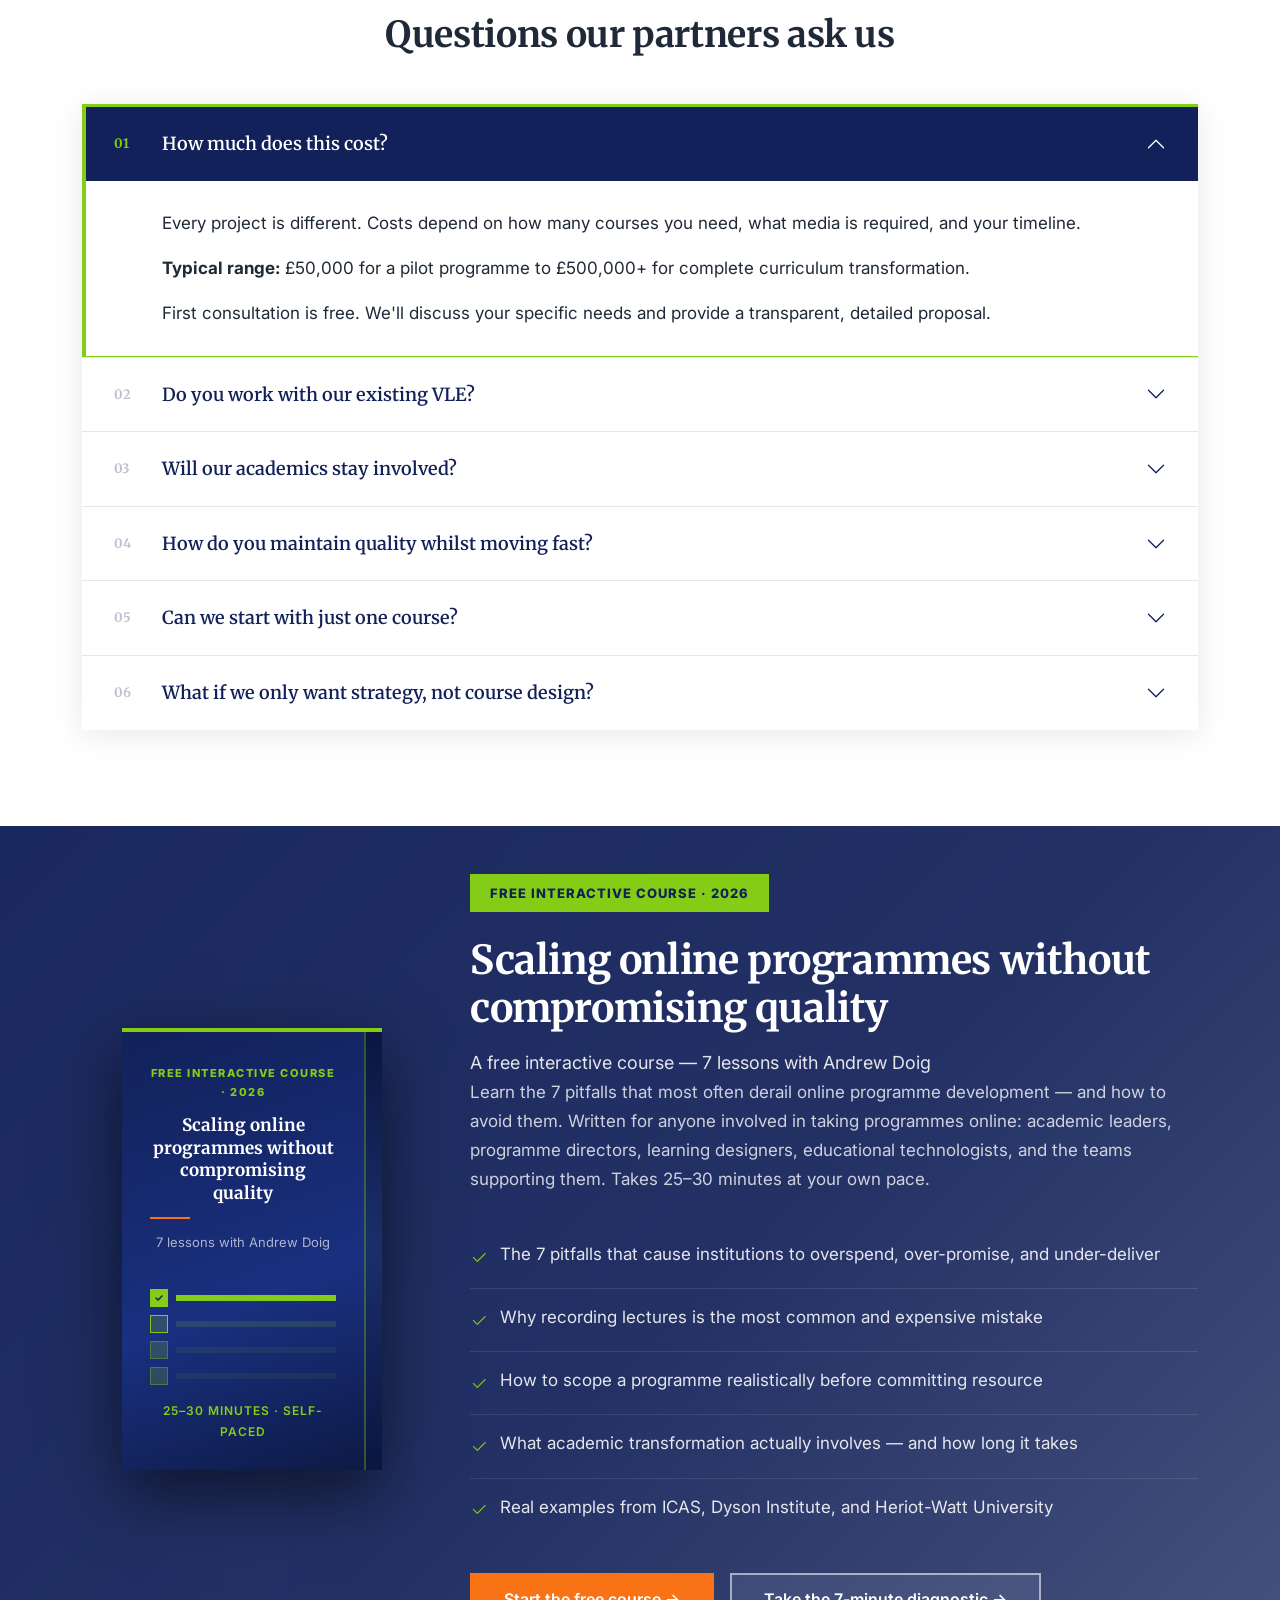
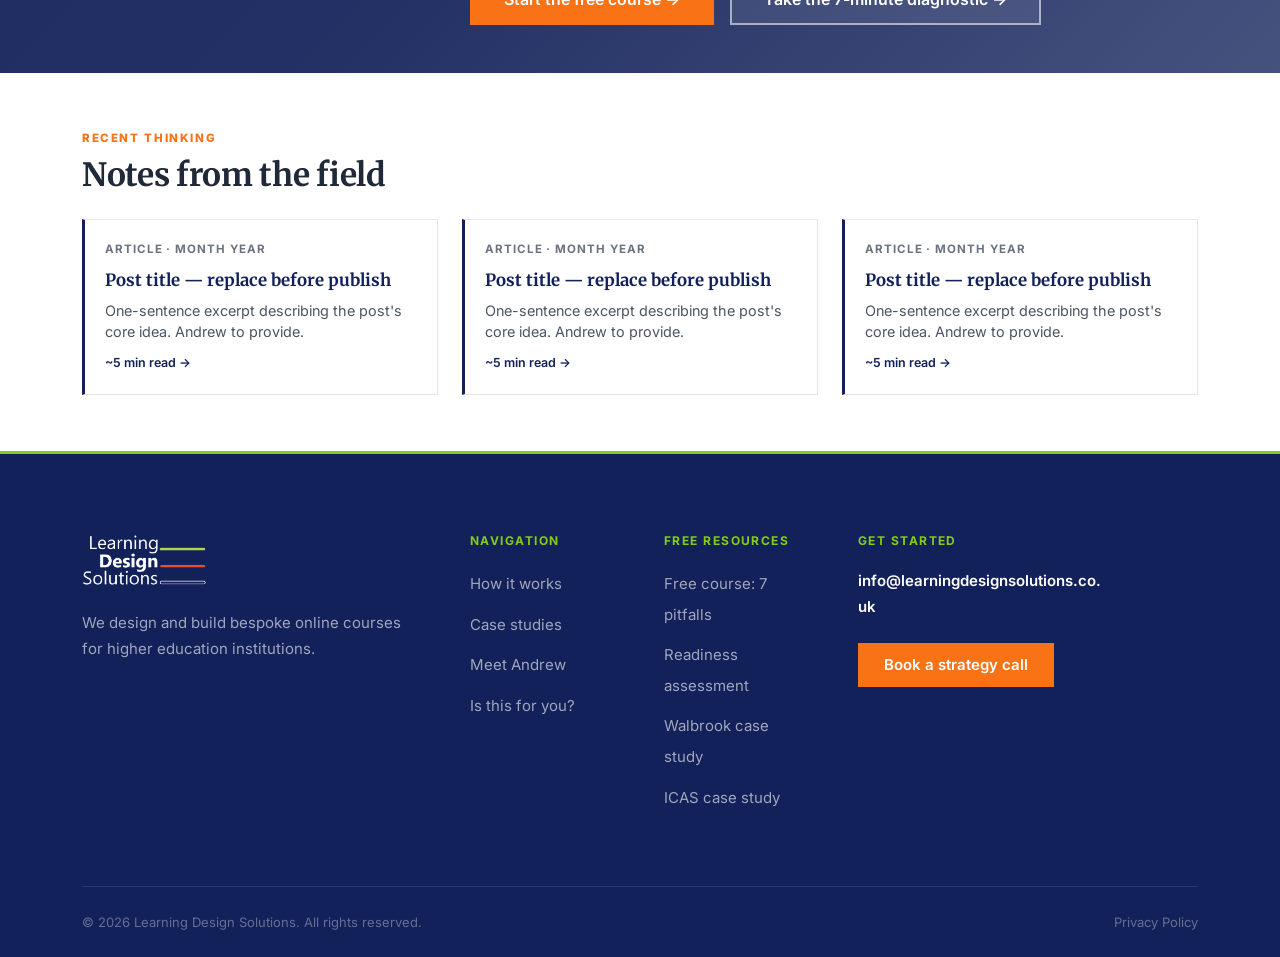
==== commit 5f681517: "Add Walbrook case study (dedicated page + landing-page links) - New walbrook-case-study.html built f" ====
--- a/index.html
+++ b/index.html
@@ -473,10 +473,10 @@
                     <div class="results-card" style="background-image: url('https://images.unsplash.com/photo-1560439514-4e9645039924?w=800&q=80');">
                         <div class="results-card-inner">
                             <div class="results-card-glass">
-                                <h4>Walbrook Institute</h4>
-                                <p>Private HE institution. Strategic partnership enabled rapid programme launch in competitive market. Built complete online MBA programme in 5 months.</p>
-                                <p class="results-metrics">Key metrics: 5 months to launch &bull; 8 modules &bull; 45+ students enrolled</p>
-                                <a href="#" class="results-link">Read case study</a>
+                                <h4>Walbrook Institute London</h4>
+                                <p>Private HE institution. A multi-year partnership building a new generation of fully online postgraduate programmes — from a single MBA review to a full portfolio across business, psychology, computer science and education.</p>
+                                <p class="results-metrics">Key metrics: 60+ modules &bull; 5+ programme areas &bull; running through 2027</p>
+                                <a href="walbrook-case-study.html" class="results-link">Read case study</a>
                             </div>
                         </div>
                     </div>
@@ -904,6 +904,7 @@
                     <ul class="footer-links">
                         <li><a href="tier1-course.html">Free course: 7 pitfalls</a></li>
                         <li><a href="tier2-assessment.html">Readiness assessment</a></li>
+                        <li><a href="walbrook-case-study.html">Walbrook case study</a></li>
                         <li><a href="mockup-tier3-case-study.html">ICAS case study</a></li>
                     </ul>
                 </div>
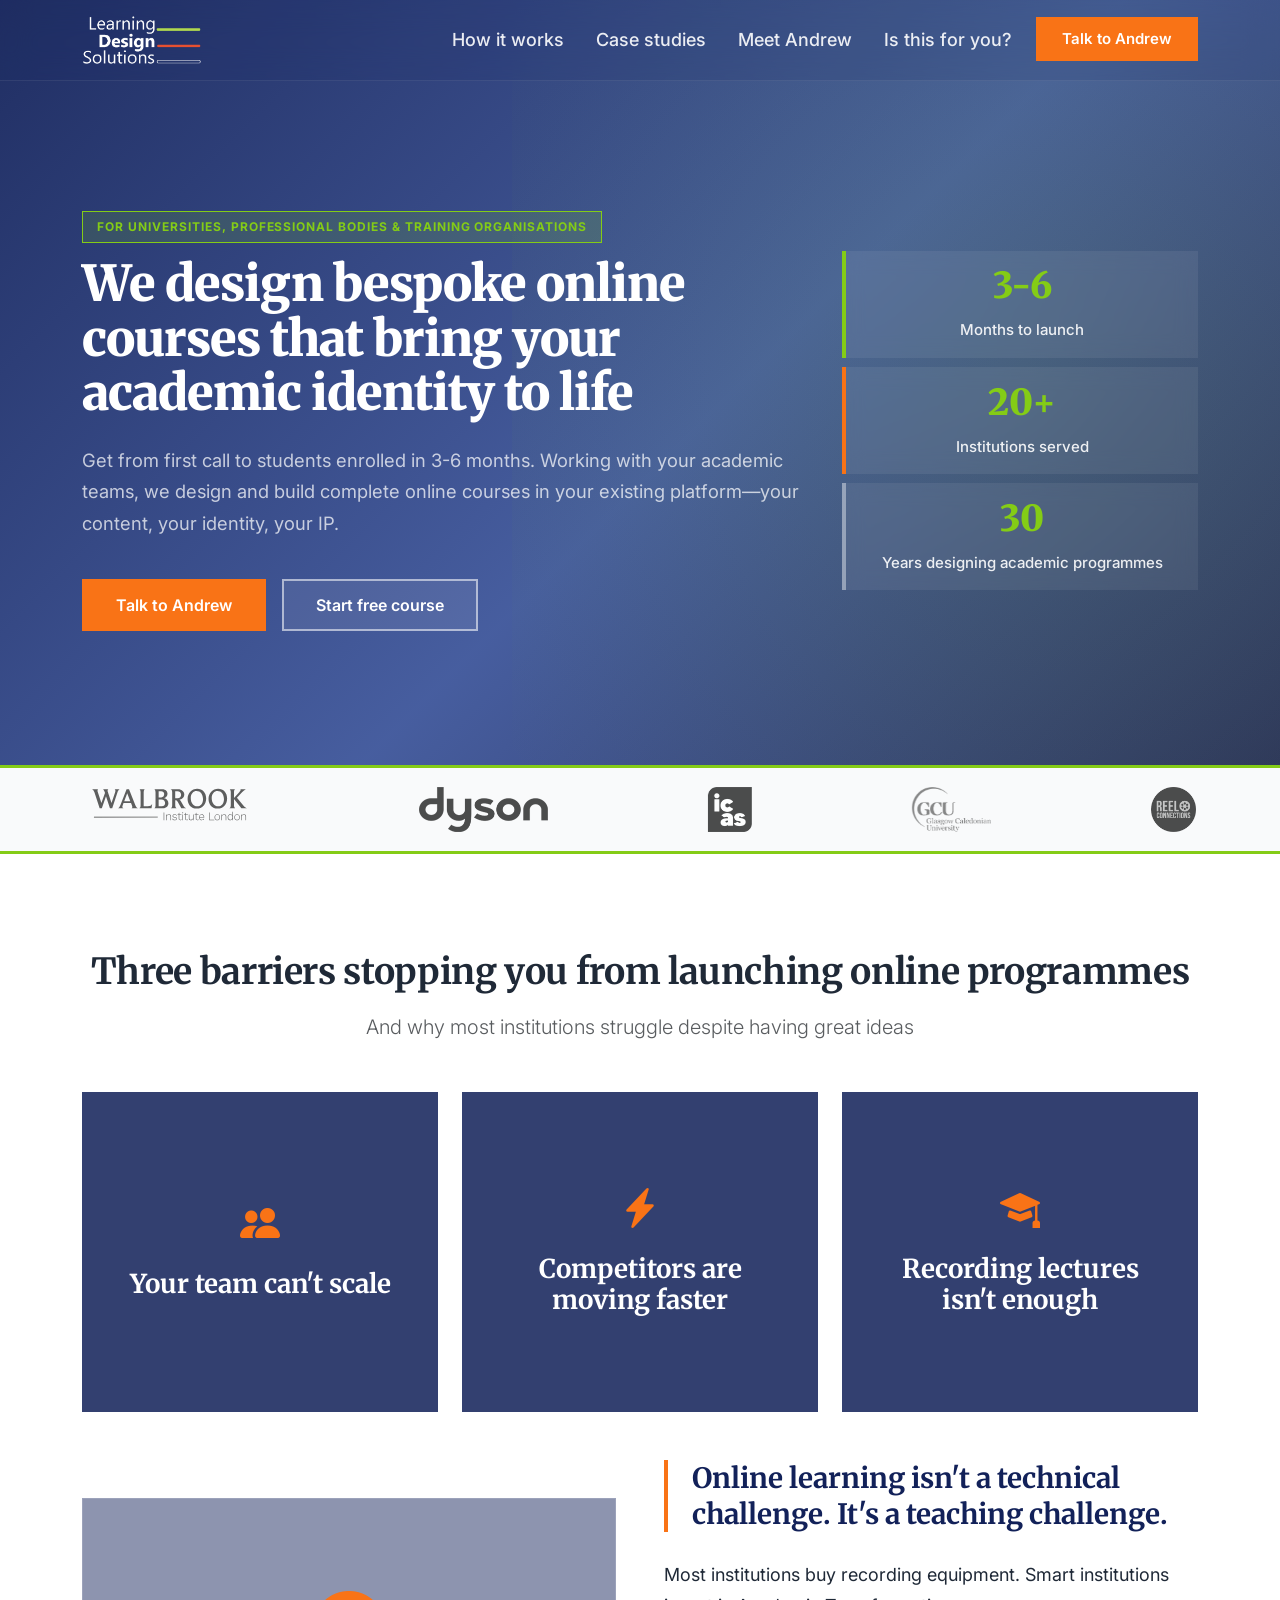
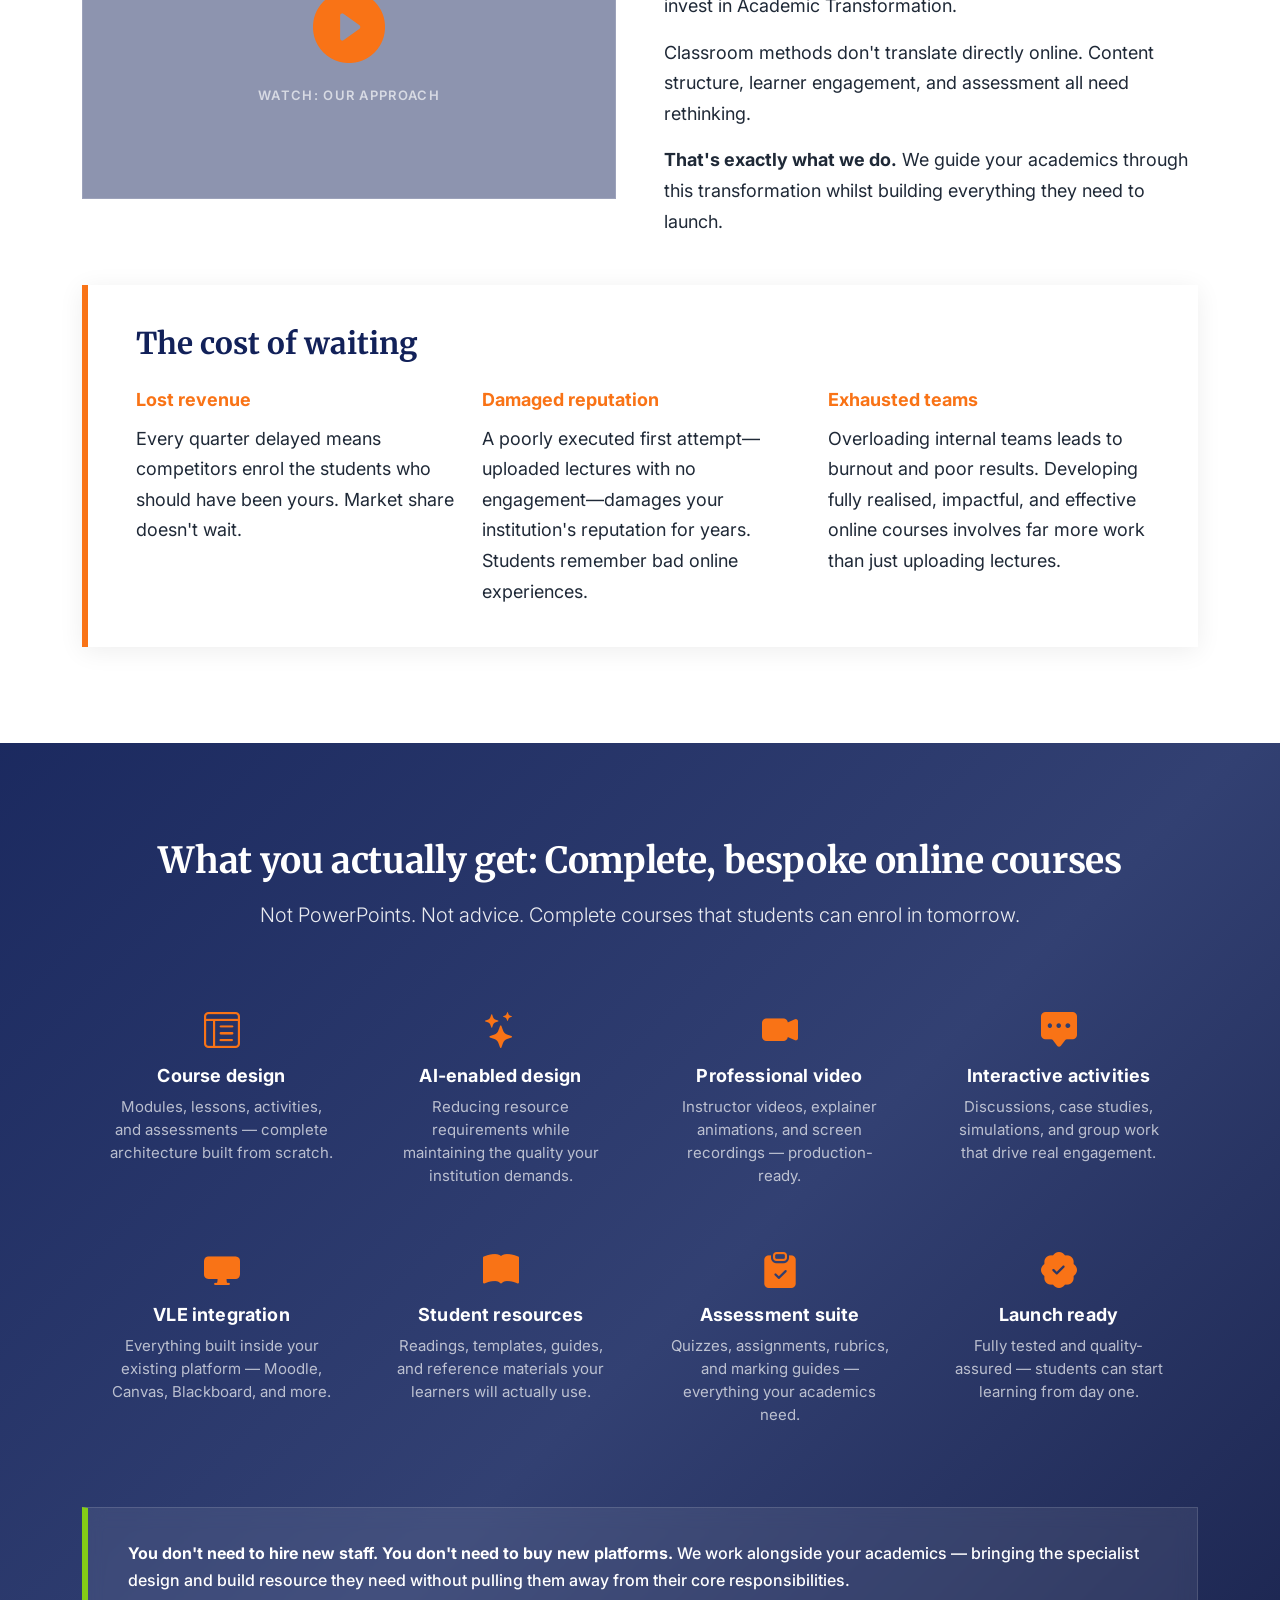
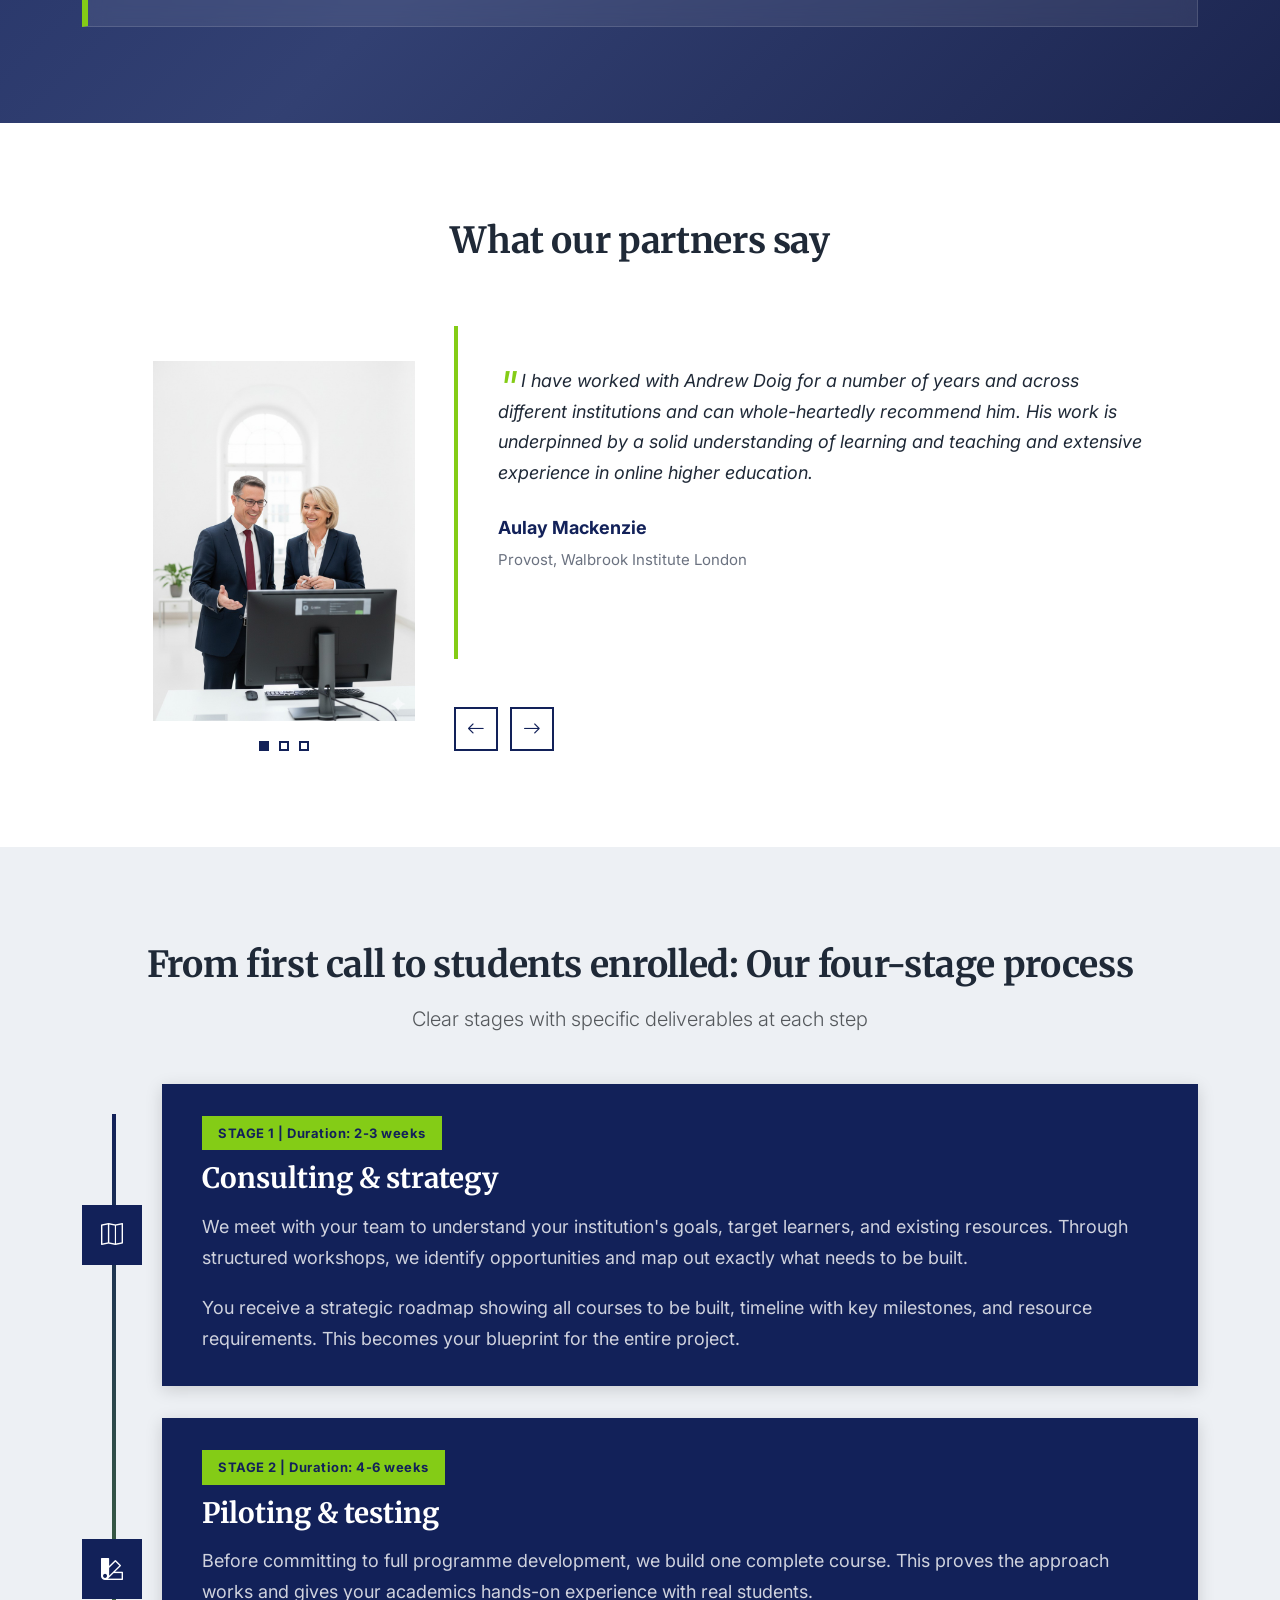
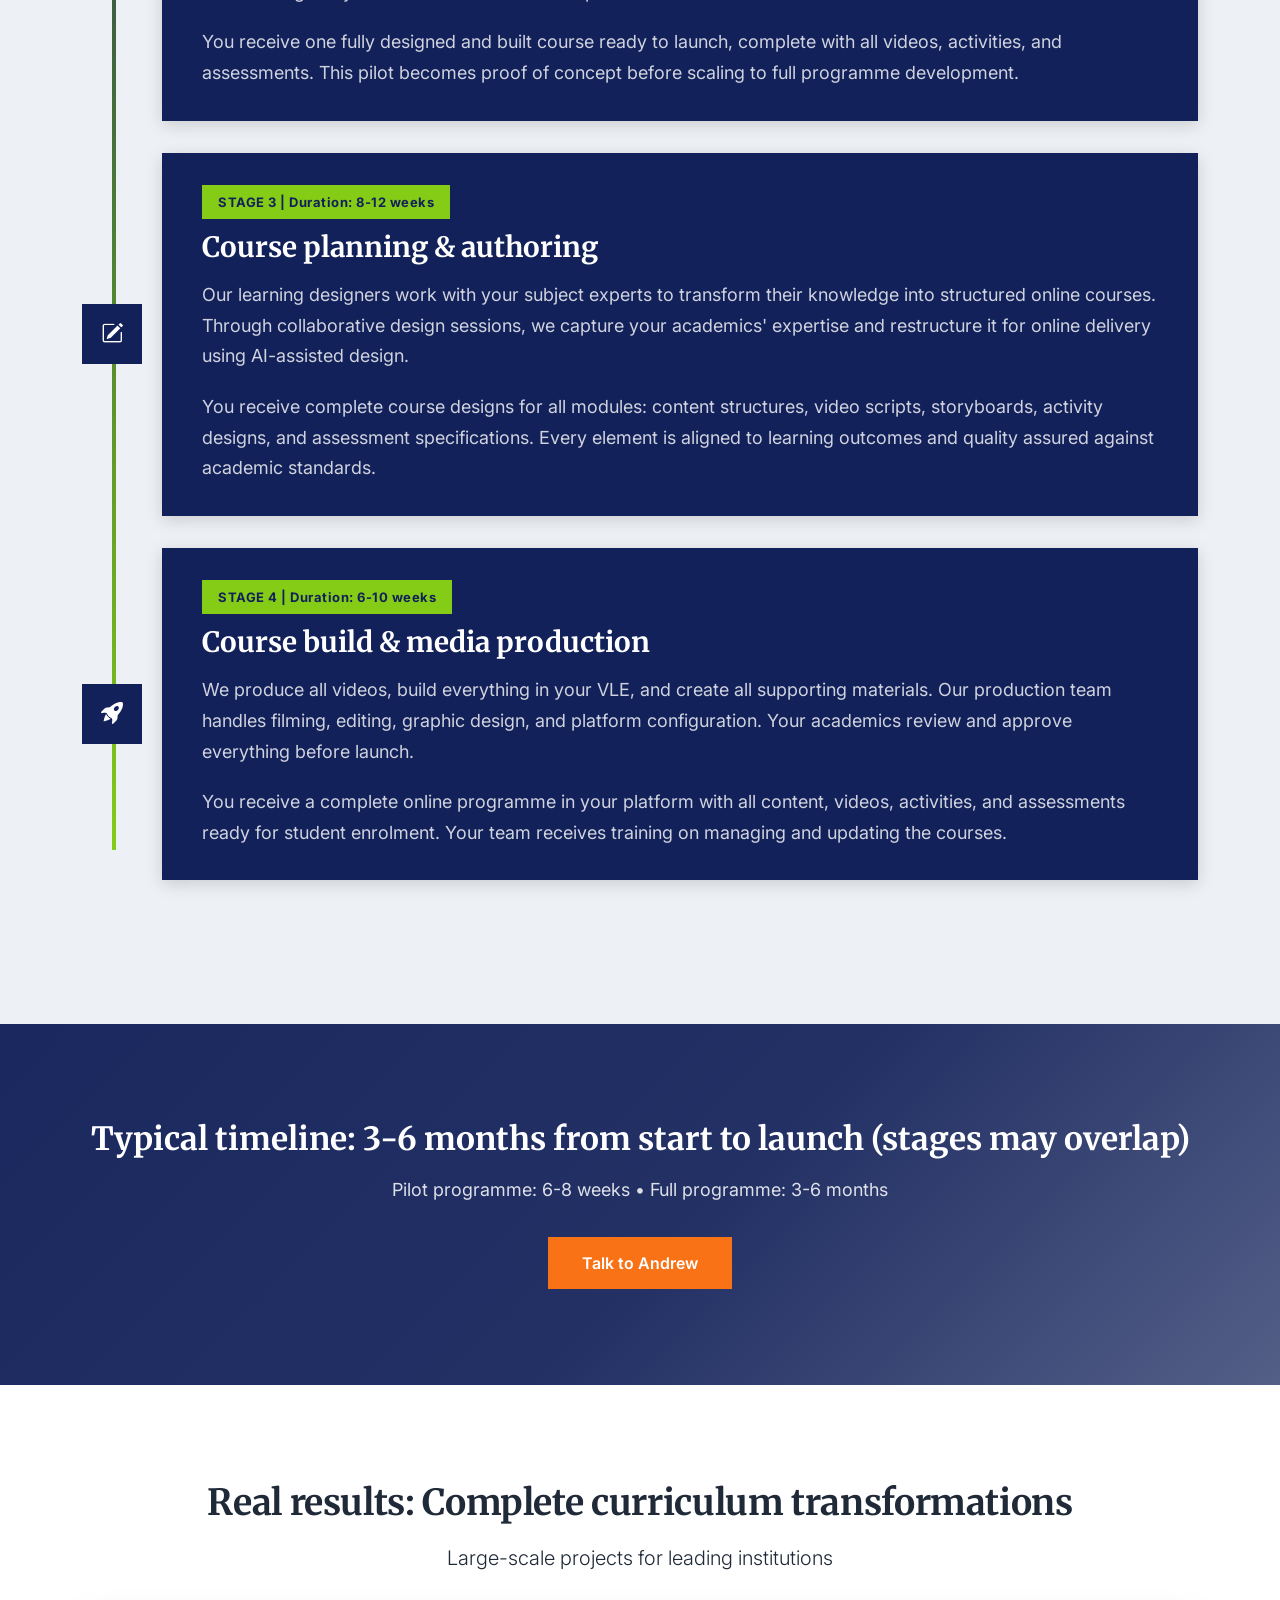
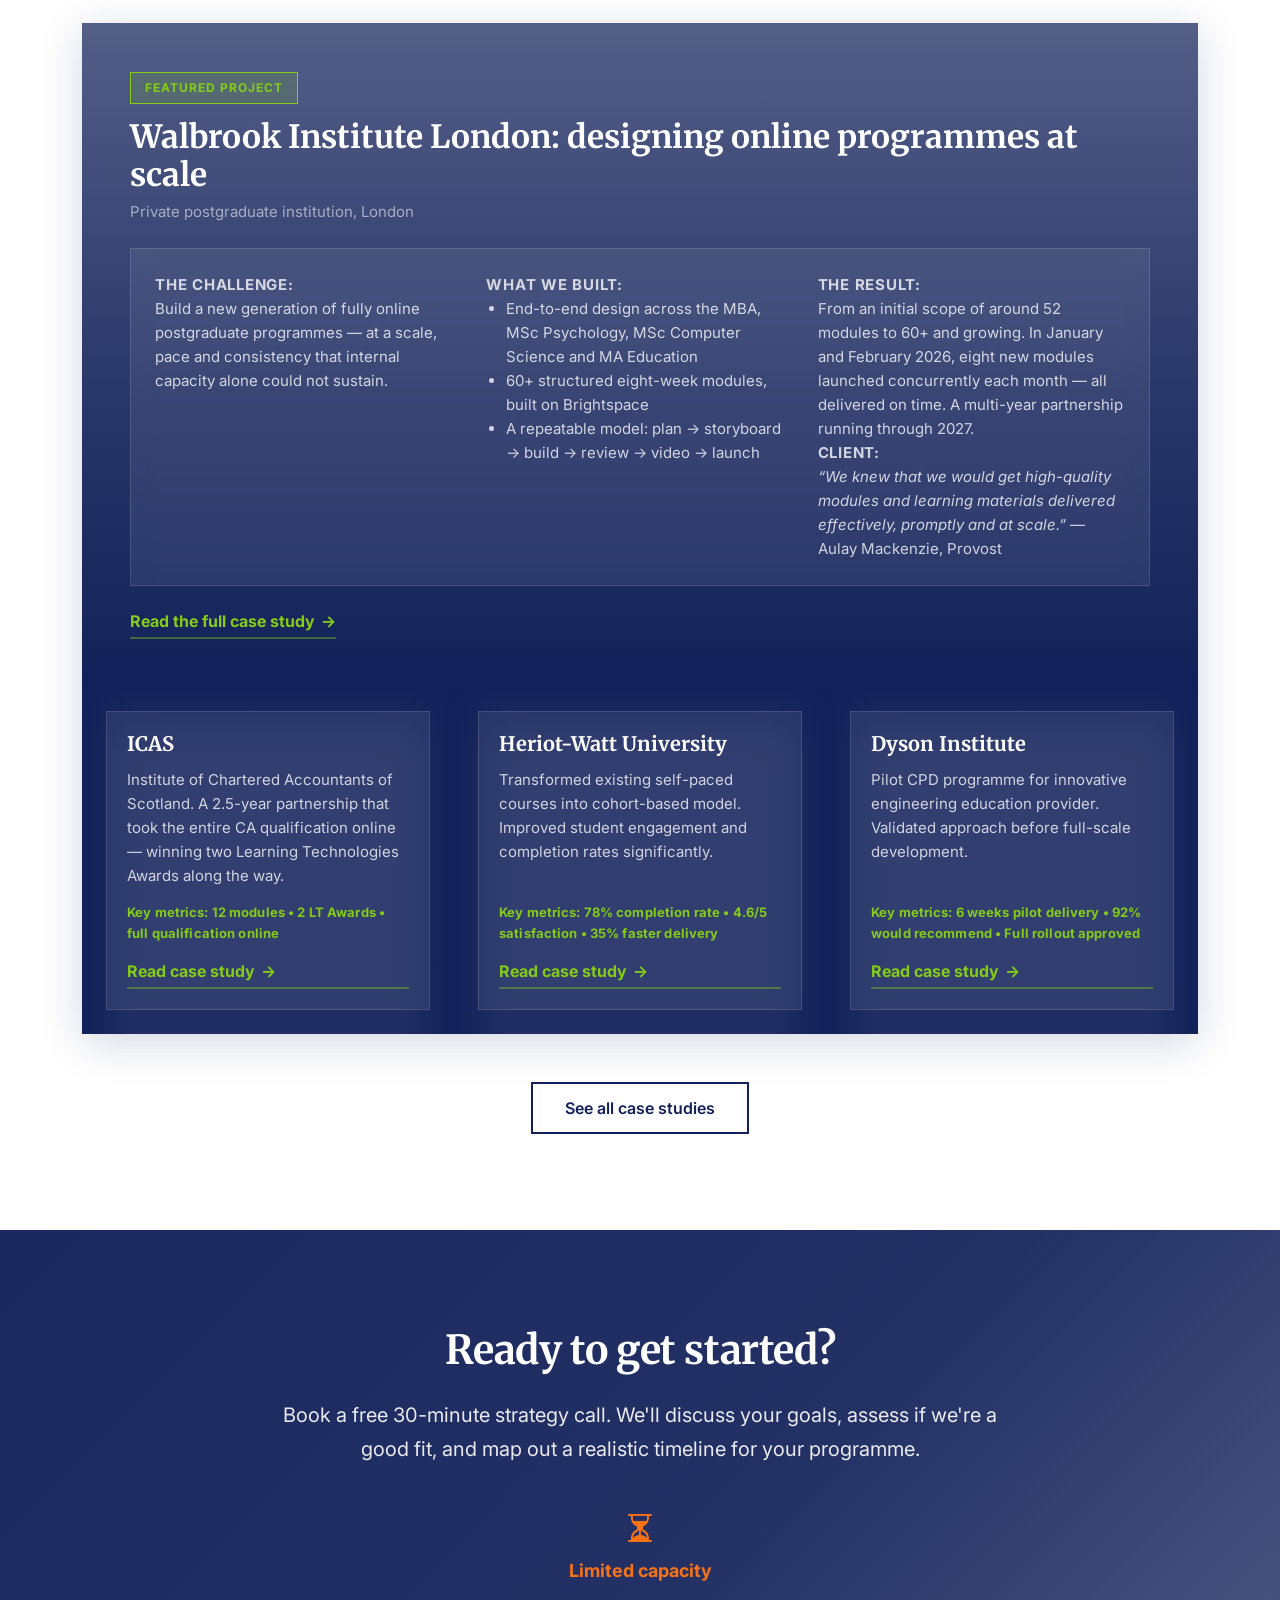
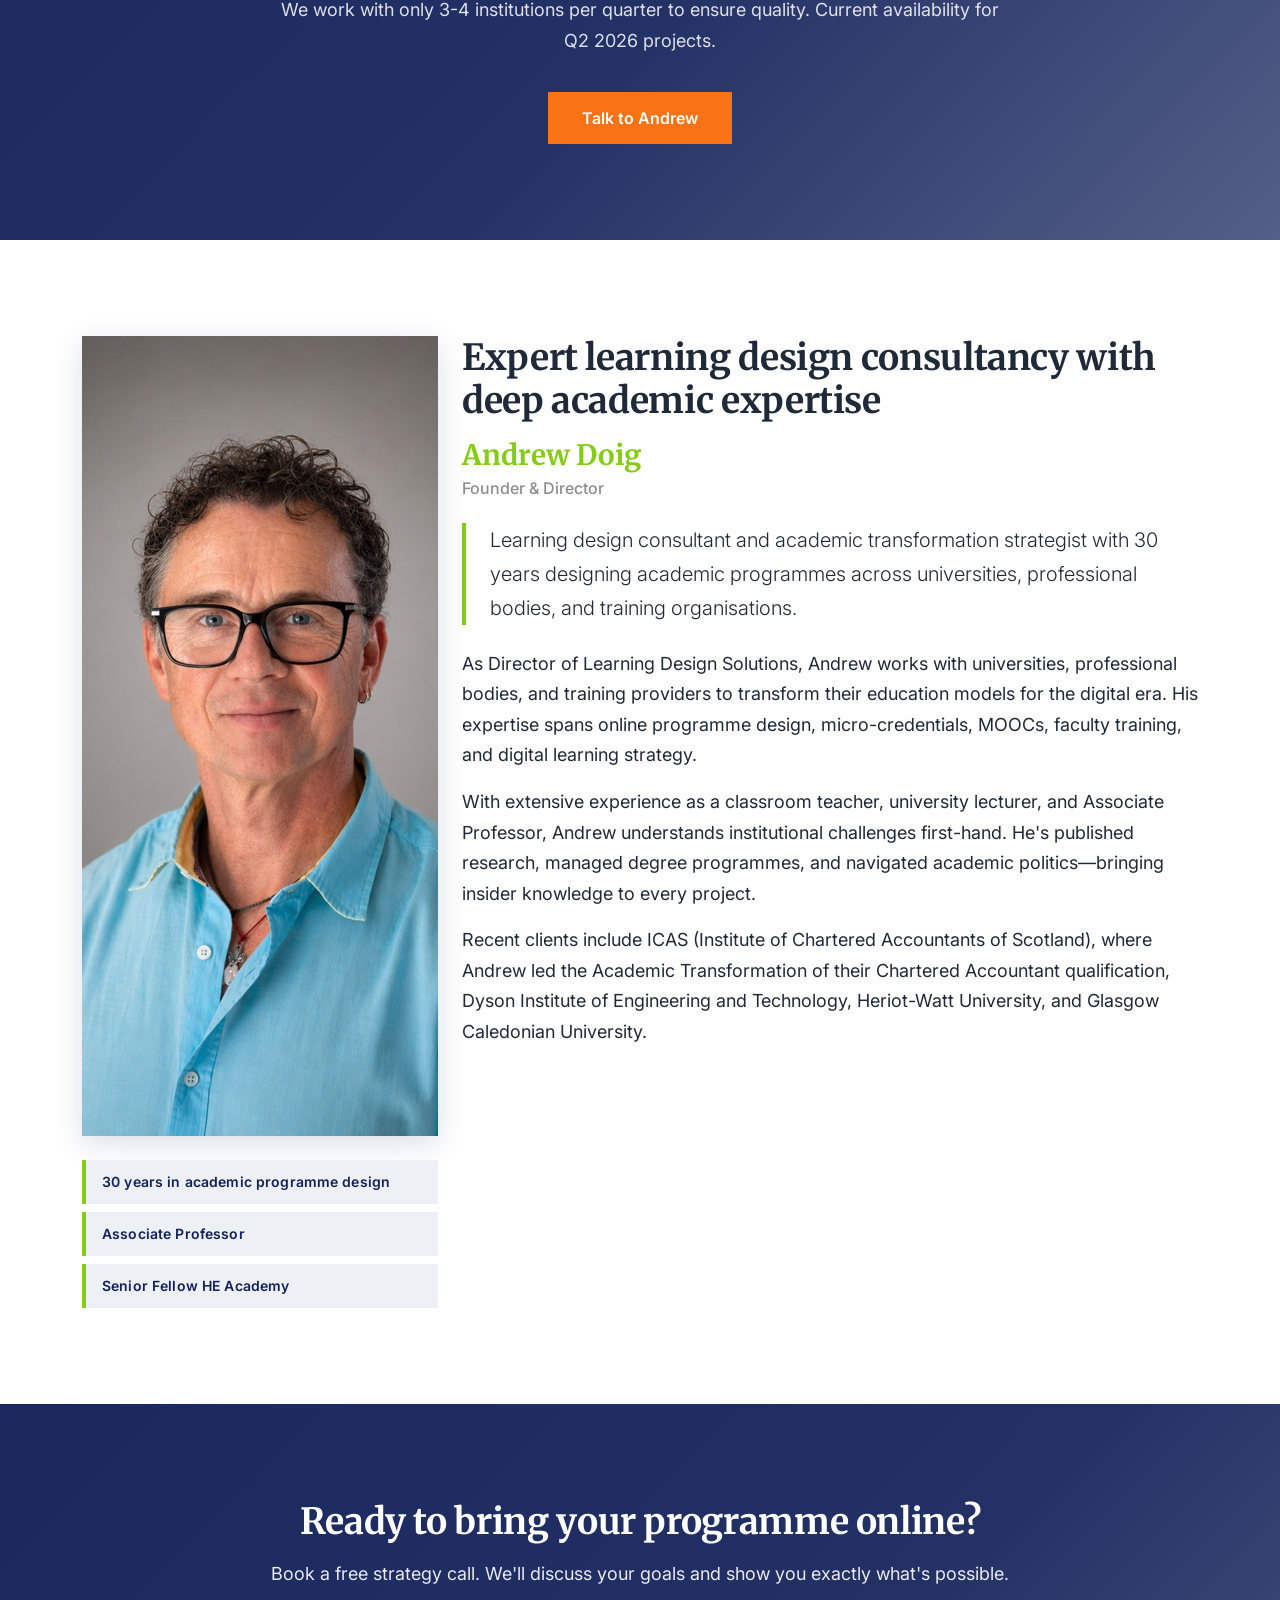
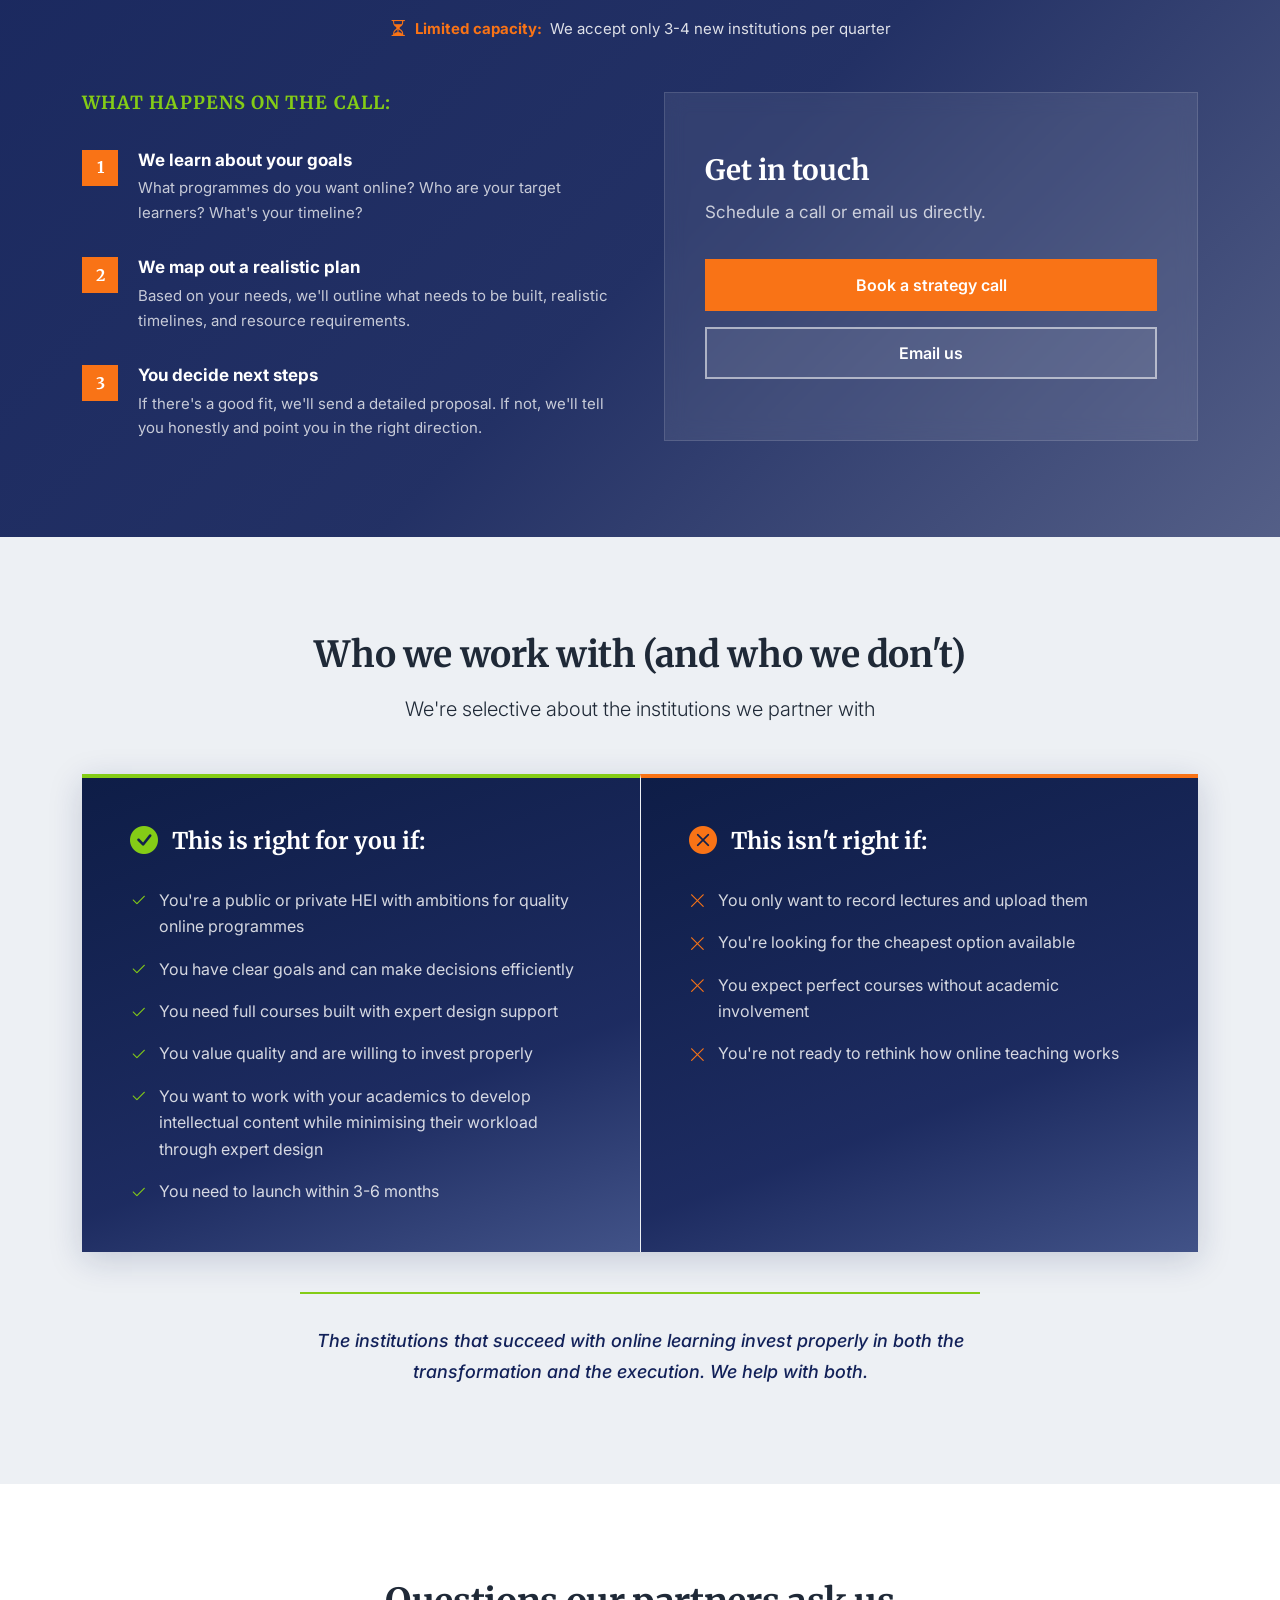
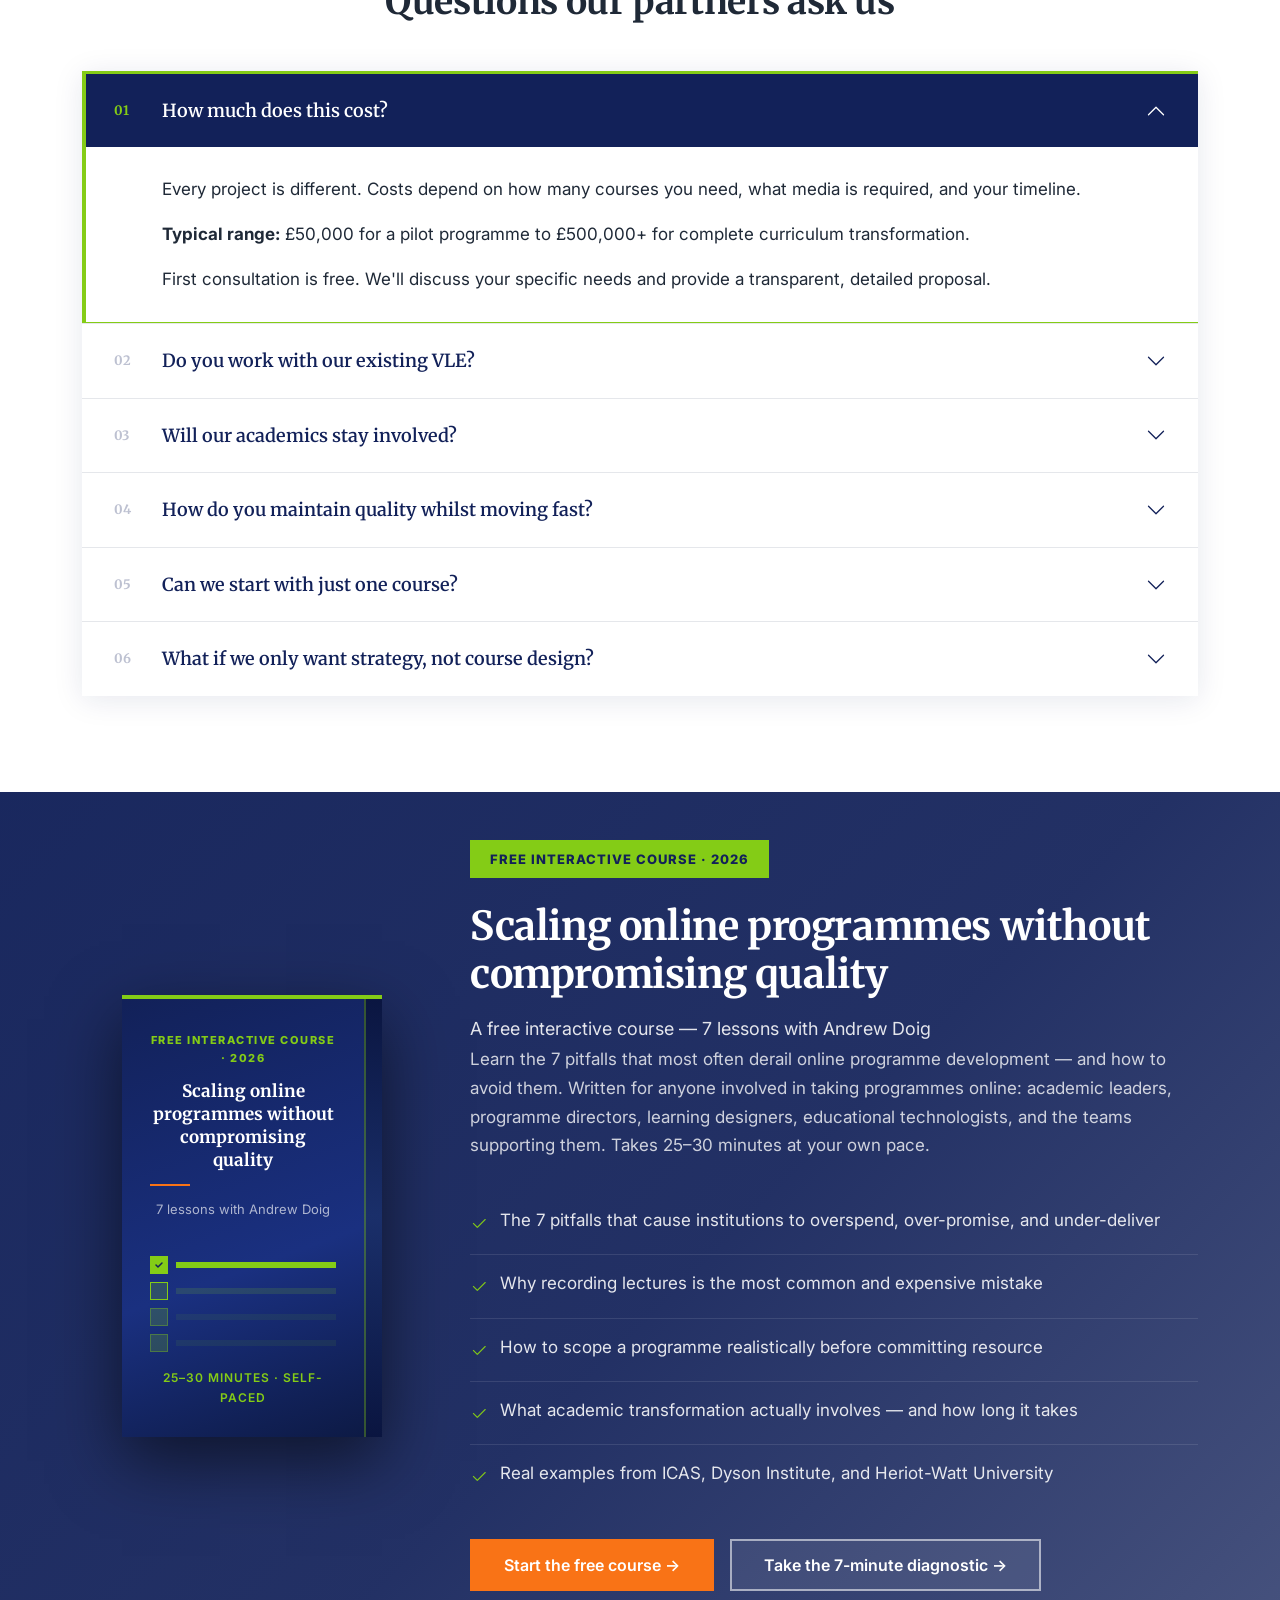
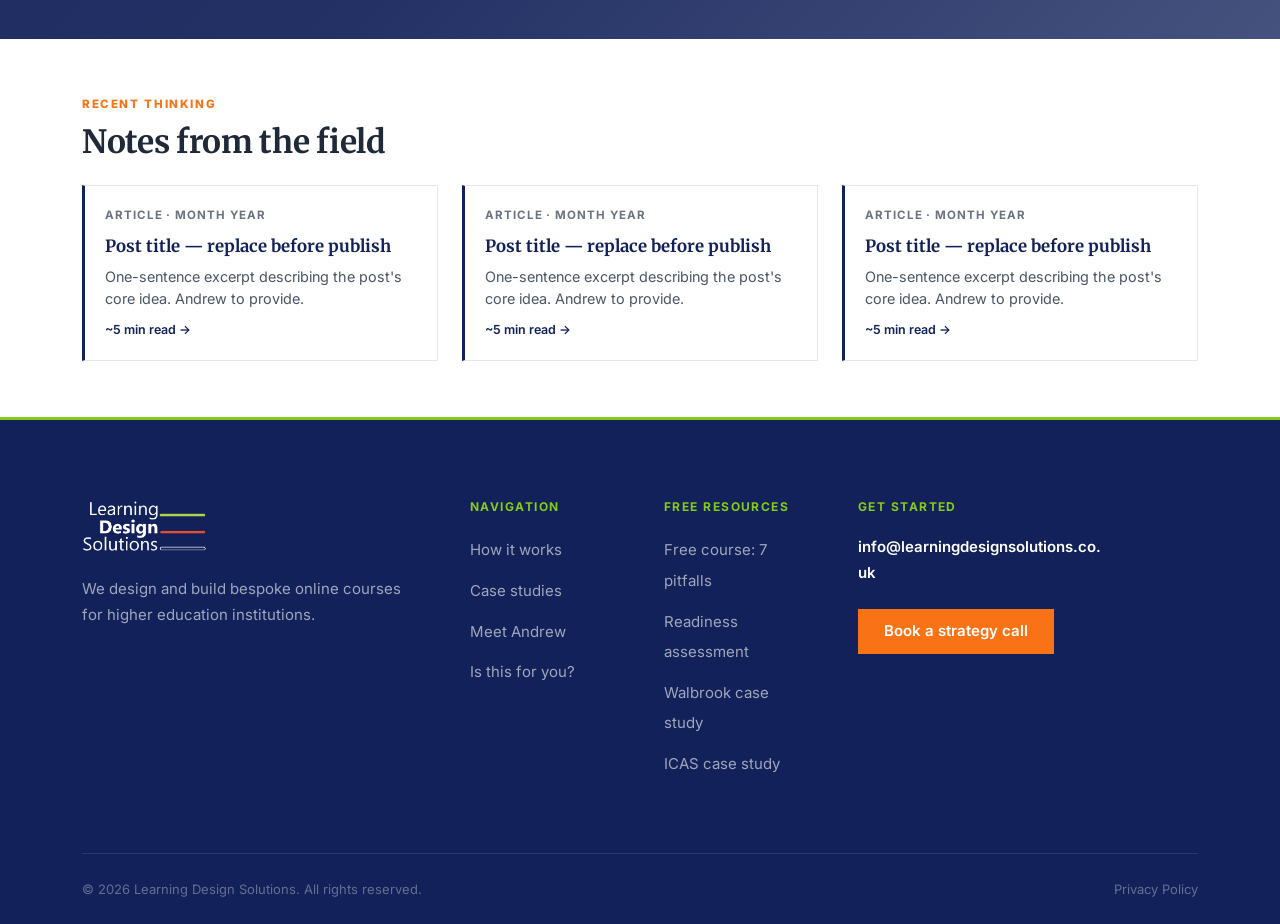
==== commit d53fb928: "Promote Walbrook to featured case study on landing page - Walbrook now the featured results card (ch" ====
--- a/index.html
+++ b/index.html
@@ -437,34 +437,31 @@
                 <div class="results-featured" style="background-image: url('https://images.unsplash.com/photo-1454165804606-c3d57bc86b40?w=1600&q=80');">
                     <div class="results-featured-inner">
                         <span class="results-badge">Featured project</span>
-                        <h3>ICAS: Full curriculum redesign</h3>
-                        <p class="results-org">Institute of Chartered Accountants of Scotland</p>
+                        <h3>Walbrook Institute London: designing online programmes at scale</h3>
+                        <p class="results-org">Private postgraduate institution, London</p>
                         <div class="results-glass">
                             <div class="row g-4">
                                 <div class="col-lg-4">
                                     <p class="results-glass-label">The Challenge:</p>
-                                    <p>ICAS needed to transform their entire professional qualification from classroom-based delivery to scalable online learning.</p>
+                                    <p>Build a new generation of fully online postgraduate programmes — at a scale, pace and consistency that internal capacity alone could not sustain.</p>
                                 </div>
                                 <div class="col-lg-4">
                                     <p class="results-glass-label">What We Built:</p>
                                     <ul>
-                                        <li>Complete redesign of full curriculum over 2.5 years</li>
-                                        <li>12 core modules rebuilt for digital-first delivery</li>
-                                        <li>All content, videos, activities, and assessments built and ready</li>
+                                        <li>End-to-end design across the MBA, MSc Psychology, MSc Computer Science and MA Education</li>
+                                        <li>60+ structured eight-week modules, built on Brightspace</li>
+                                        <li>A repeatable model: plan &rarr; storyboard &rarr; build &rarr; review &rarr; video &rarr; launch</li>
                                     </ul>
                                 </div>
                                 <div class="col-lg-4">
                                     <p class="results-glass-label">The Result:</p>
-                                    <p>ICAS now delivers their entire qualification online with 89% student satisfaction scores and improved completion rates. The project changed how they think about education across all their programmes.</p>
-                                    <p class="results-glass-label">Awards:</p>
-                                    <ul>
-                                        <li>Best Use of Blended Learning — Public &amp; Non-Profit Sector <em>(Learning Technologies Awards)</em></li>
-                                        <li>Best Digital Learning Transformation Programme <em>(Learning Technologies Awards)</em></li>
-                                    </ul>
-                                </div>
-                            </div>
-                        </div>
-                        <a href="mockup-tier3-case-study.html" class="results-link">Read the full case study</a>
+                                    <p>From an initial scope of around 52 modules to 60+ and growing. In January and February 2026, eight new modules launched concurrently each month — all delivered on time. A multi-year partnership running through 2027.</p>
+                                    <p class="results-glass-label">Client:</p>
+                                    <p><em>&ldquo;We knew that we would get high-quality modules and learning materials delivered effectively, promptly and at scale.&rdquo;</em> — Aulay Mackenzie, Provost</p>
+                                </div>
+                            </div>
+                        </div>
+                        <a href="walbrook-case-study.html" class="results-link">Read the full case study</a>
                     </div>
                 </div>
 
@@ -473,10 +470,10 @@
                     <div class="results-card" style="background-image: url('https://images.unsplash.com/photo-1560439514-4e9645039924?w=800&q=80');">
                         <div class="results-card-inner">
                             <div class="results-card-glass">
-                                <h4>Walbrook Institute London</h4>
-                                <p>Private HE institution. A multi-year partnership building a new generation of fully online postgraduate programmes — from a single MBA review to a full portfolio across business, psychology, computer science and education.</p>
-                                <p class="results-metrics">Key metrics: 60+ modules &bull; 5+ programme areas &bull; running through 2027</p>
-                                <a href="walbrook-case-study.html" class="results-link">Read case study</a>
+                                <h4>ICAS</h4>
+                                <p>Institute of Chartered Accountants of Scotland. A 2.5-year partnership that took the entire CA qualification online — winning two Learning Technologies Awards along the way.</p>
+                                <p class="results-metrics">Key metrics: 12 modules &bull; 2 LT Awards &bull; full qualification online</p>
+                                <a href="mockup-tier3-case-study.html" class="results-link">Read case study</a>
                             </div>
                         </div>
                     </div>
@@ -505,7 +502,7 @@
             </div>
 
             <div class="text-center mt-5">
-                <a href="mockup-tier3-case-study.html" class="btn btn-outline-primary btn-lg">See all case studies</a>
+                <a href="walbrook-case-study.html" class="btn btn-outline-primary btn-lg">See all case studies</a>
             </div>
         </div>
     </section>
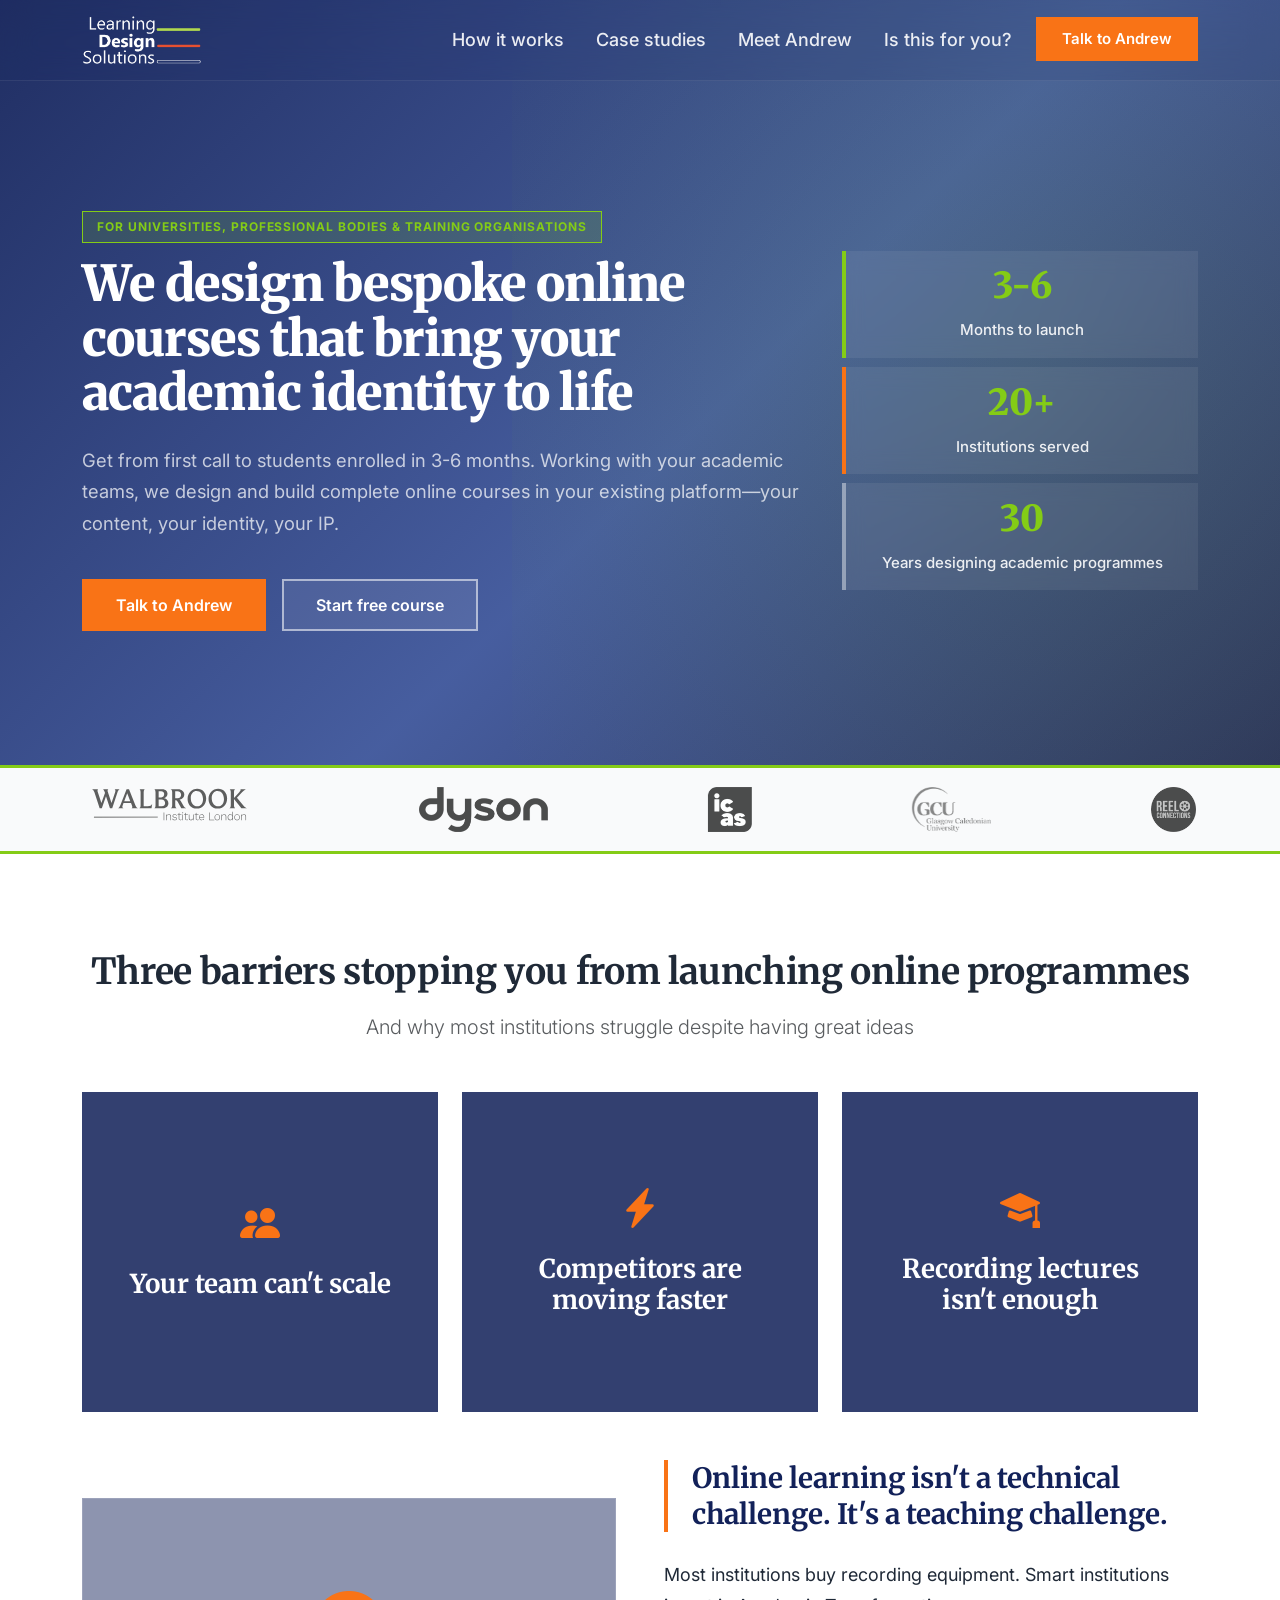
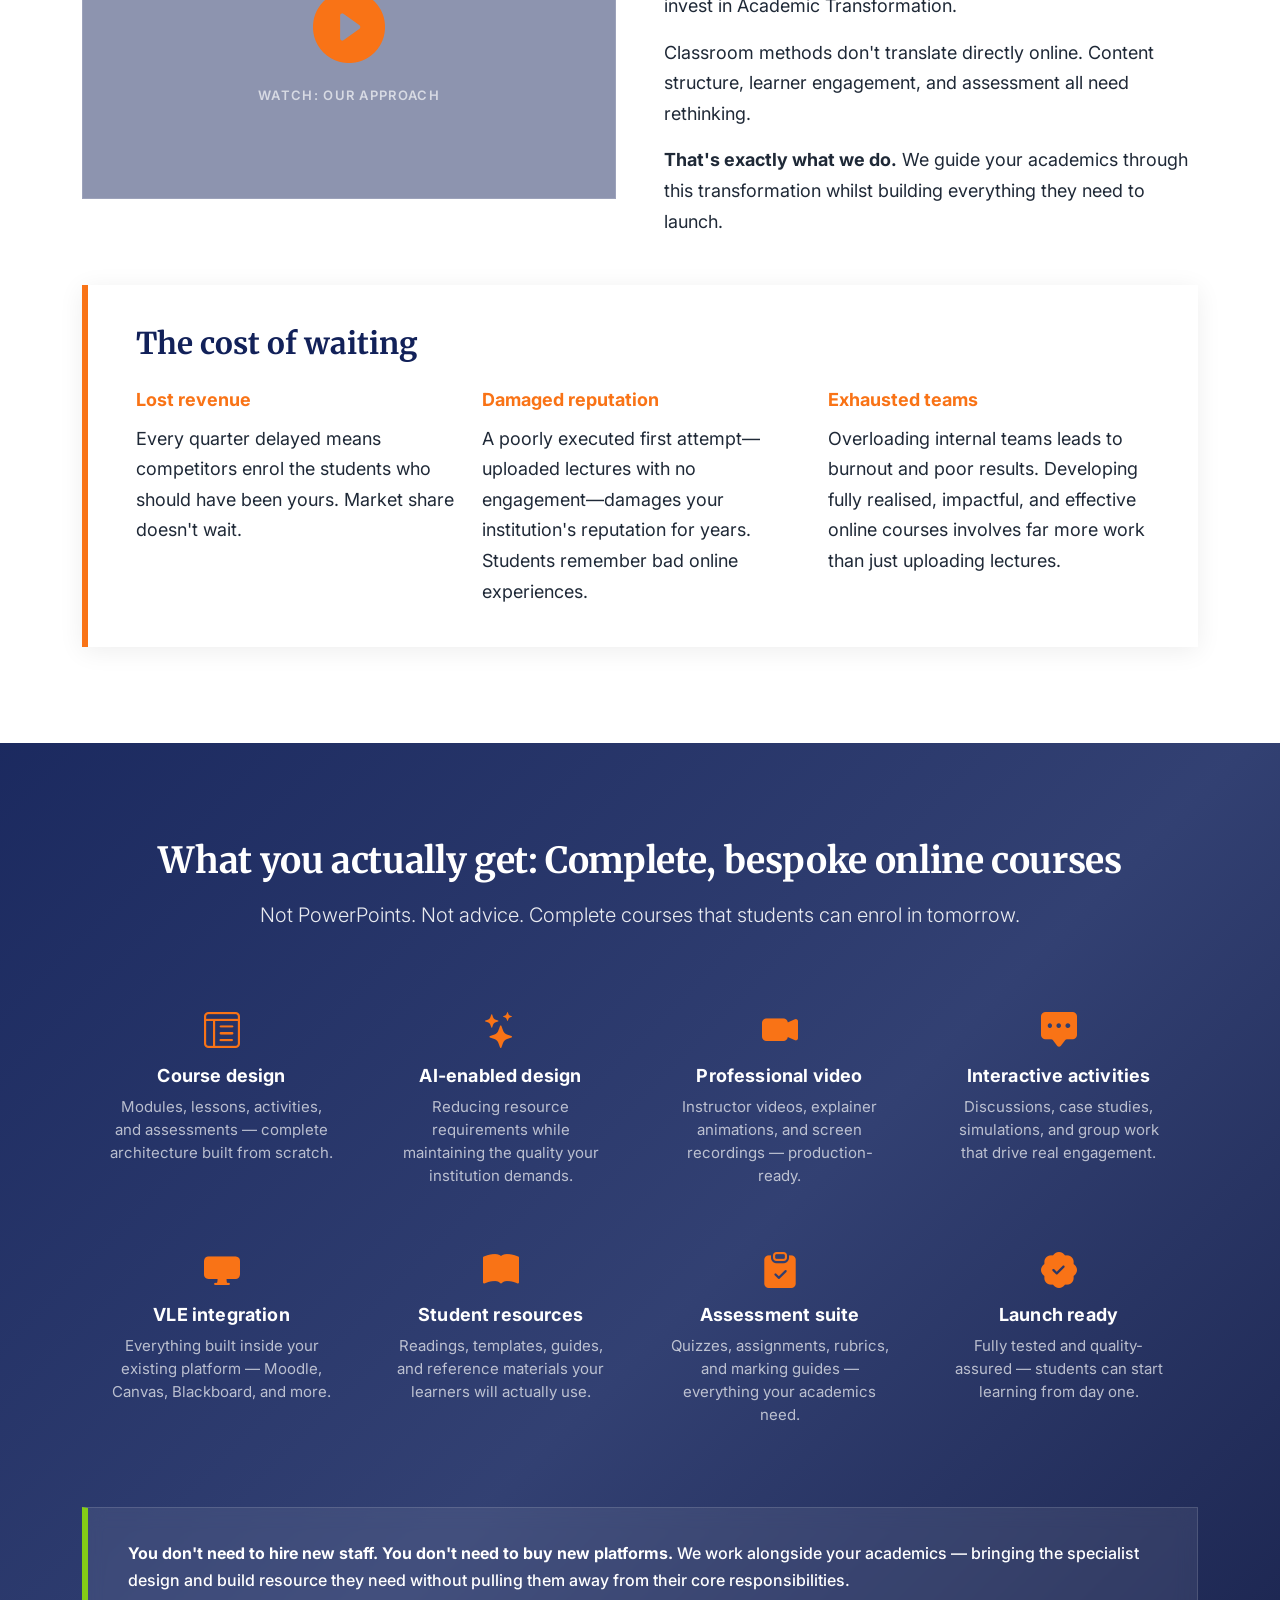
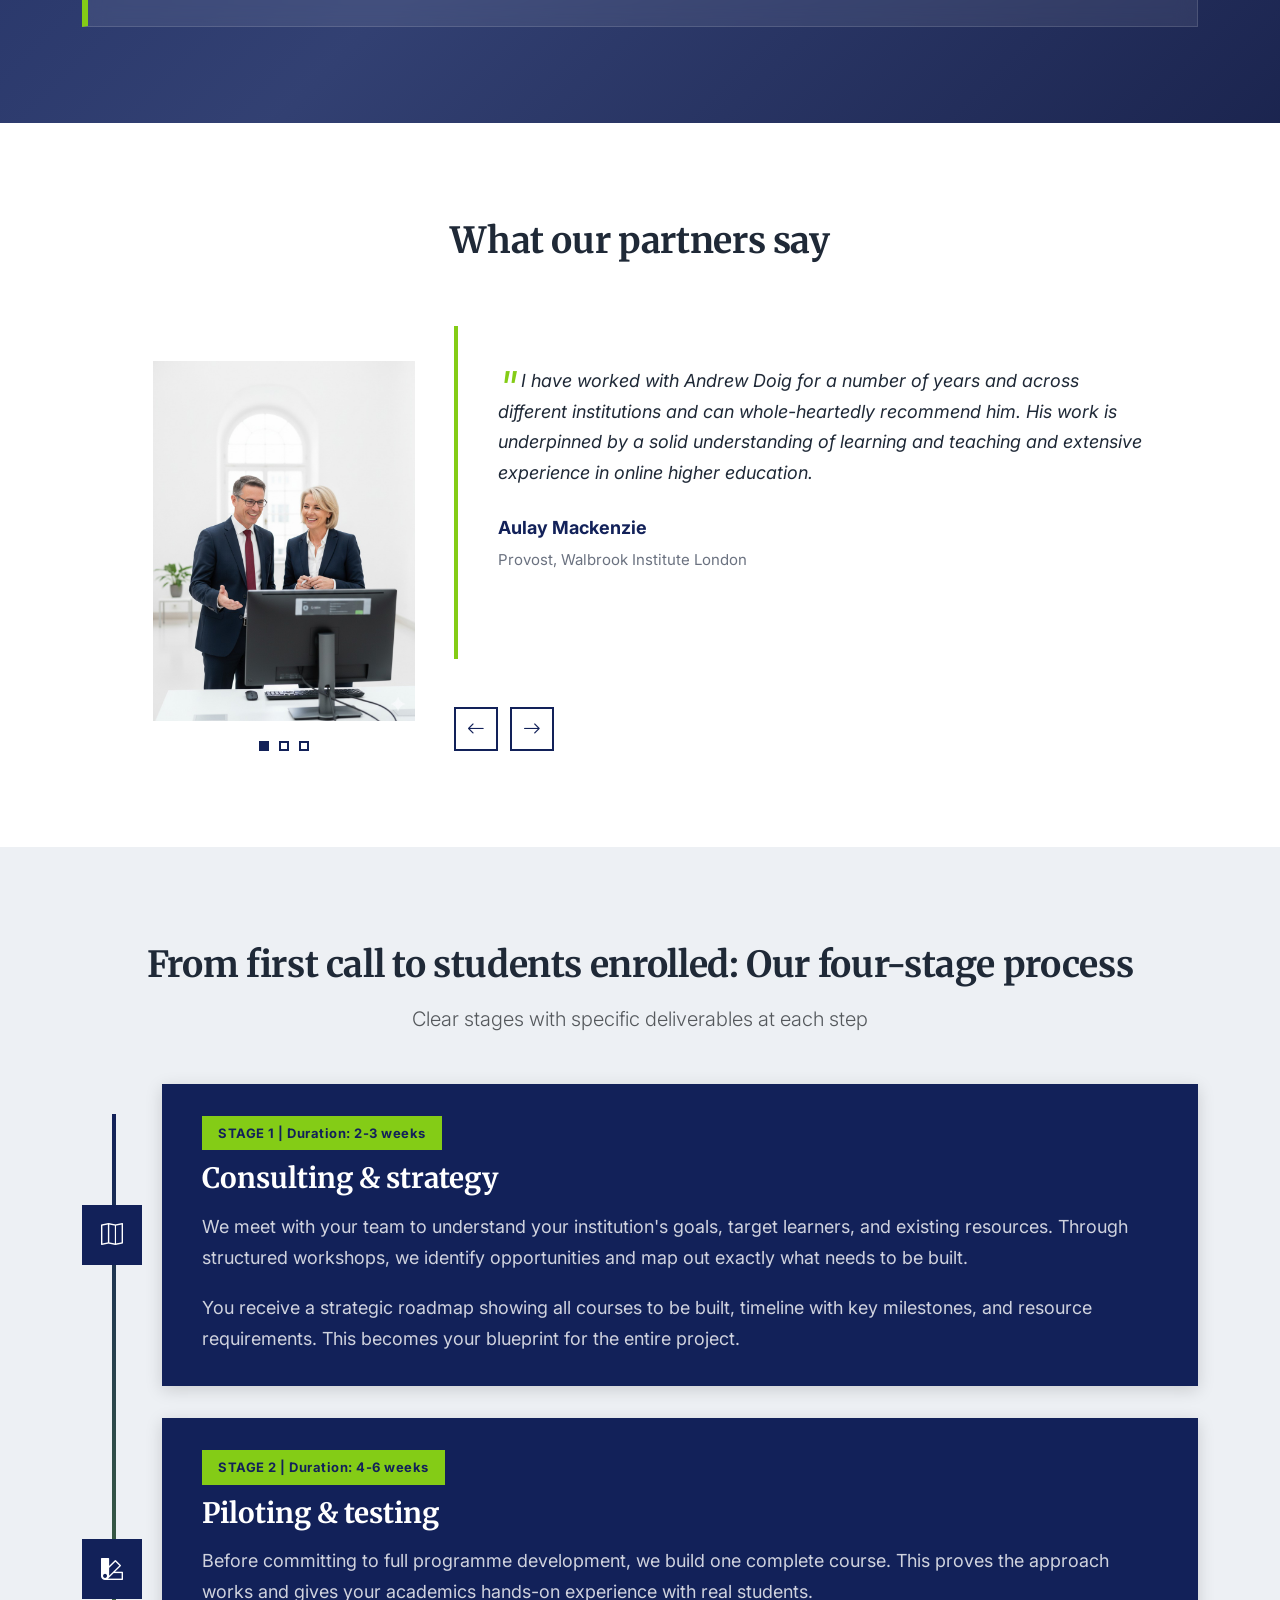
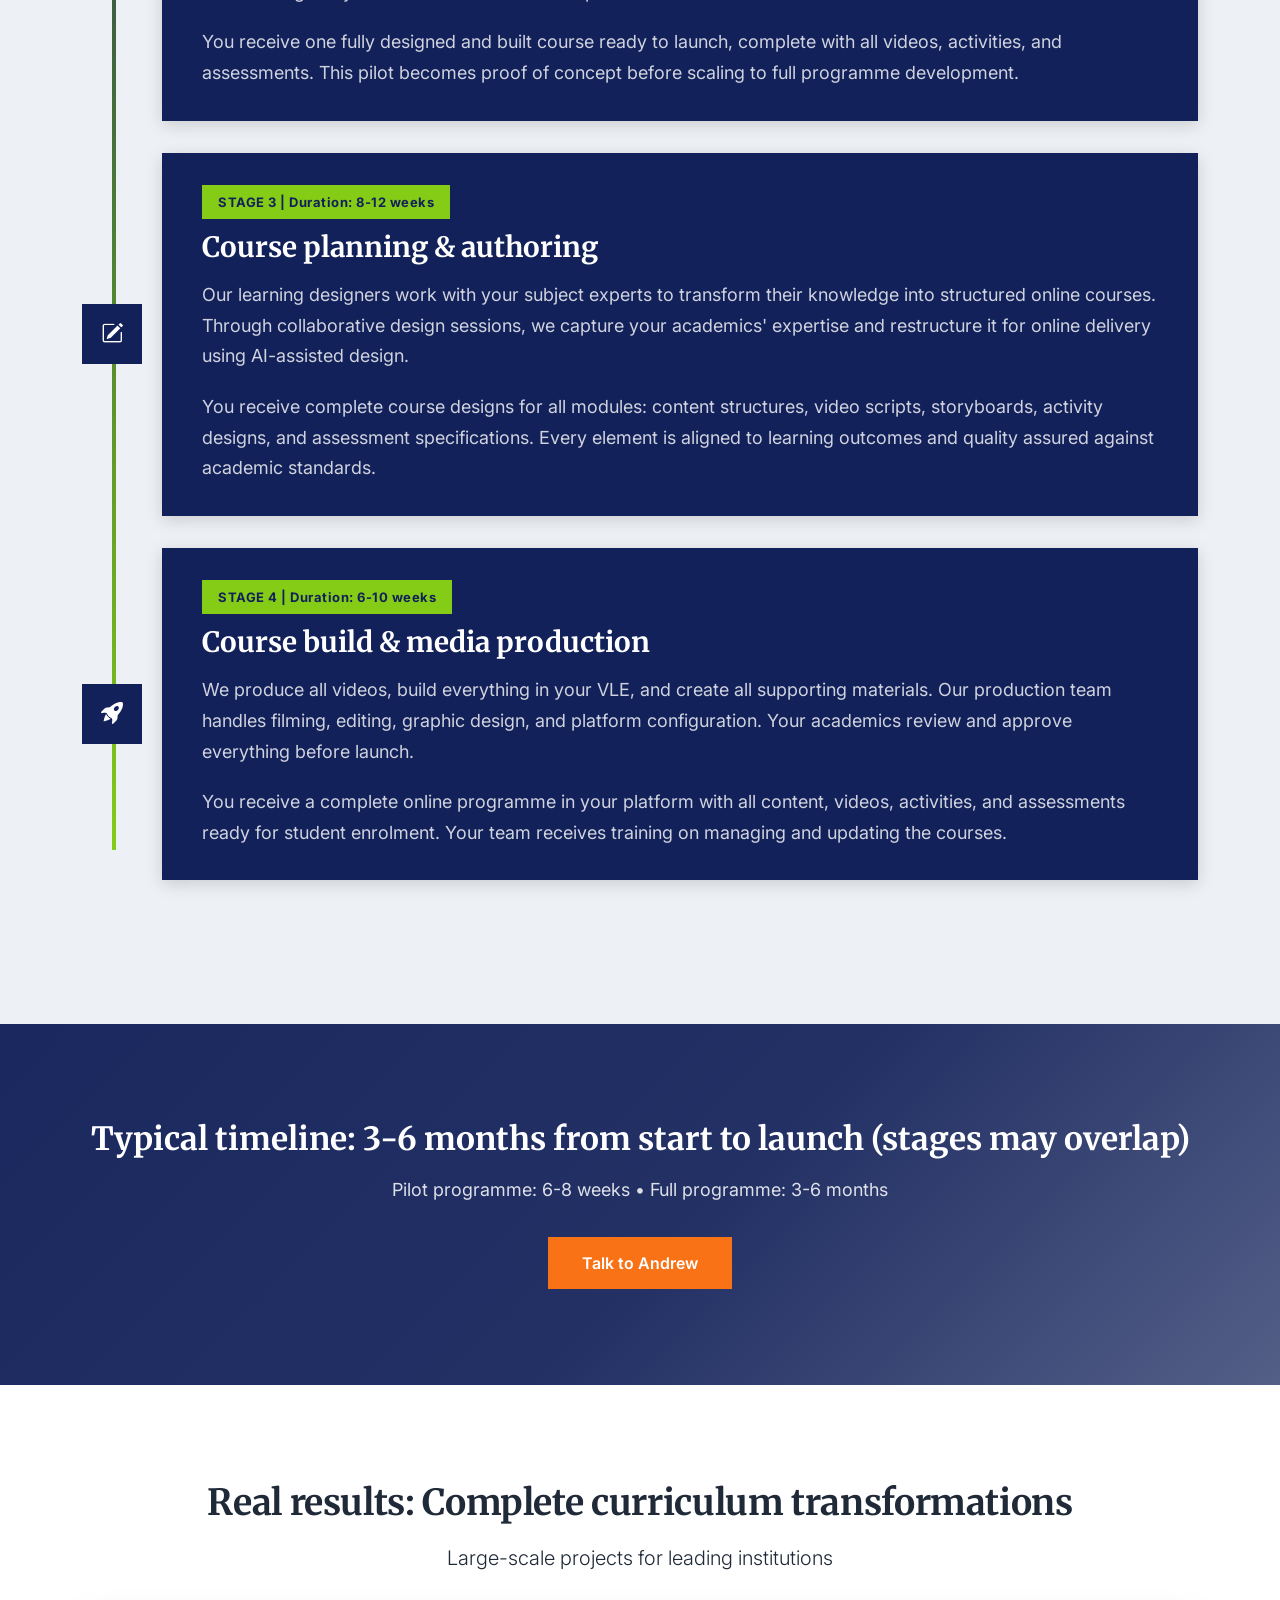
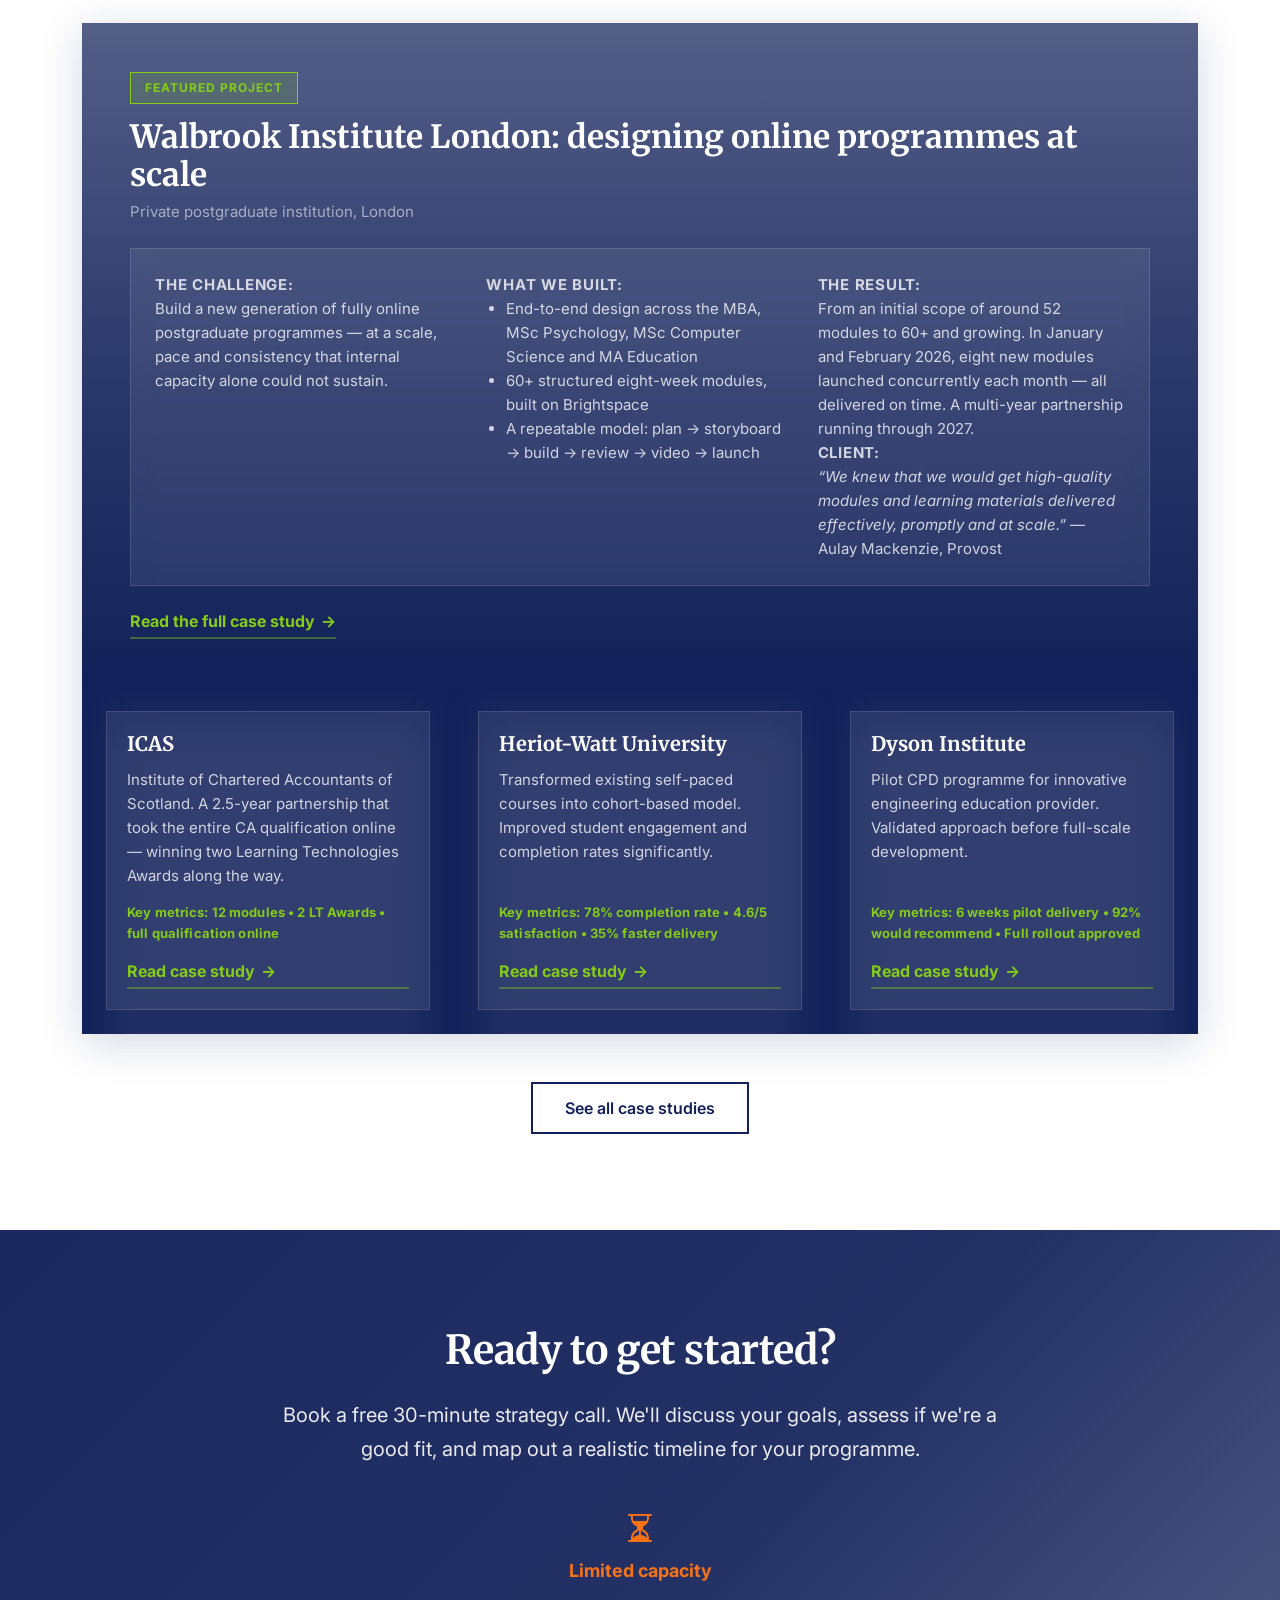
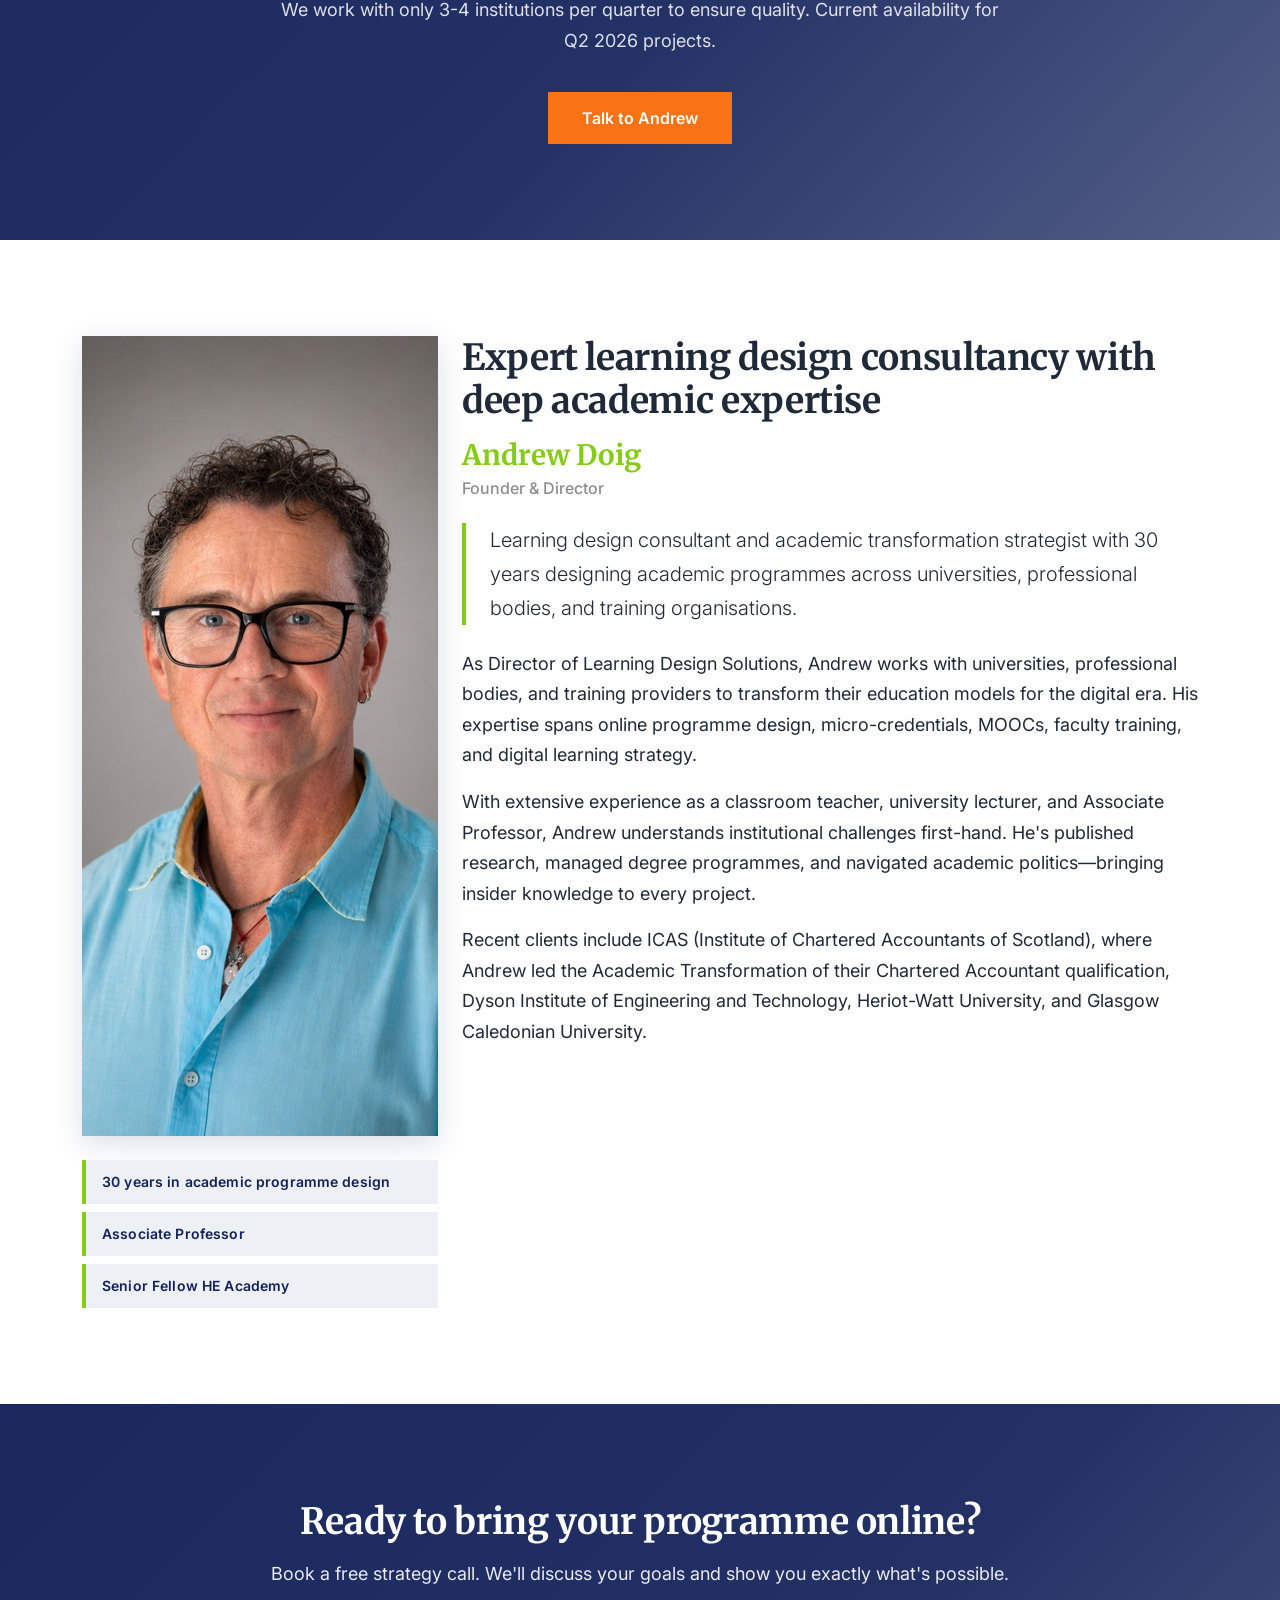
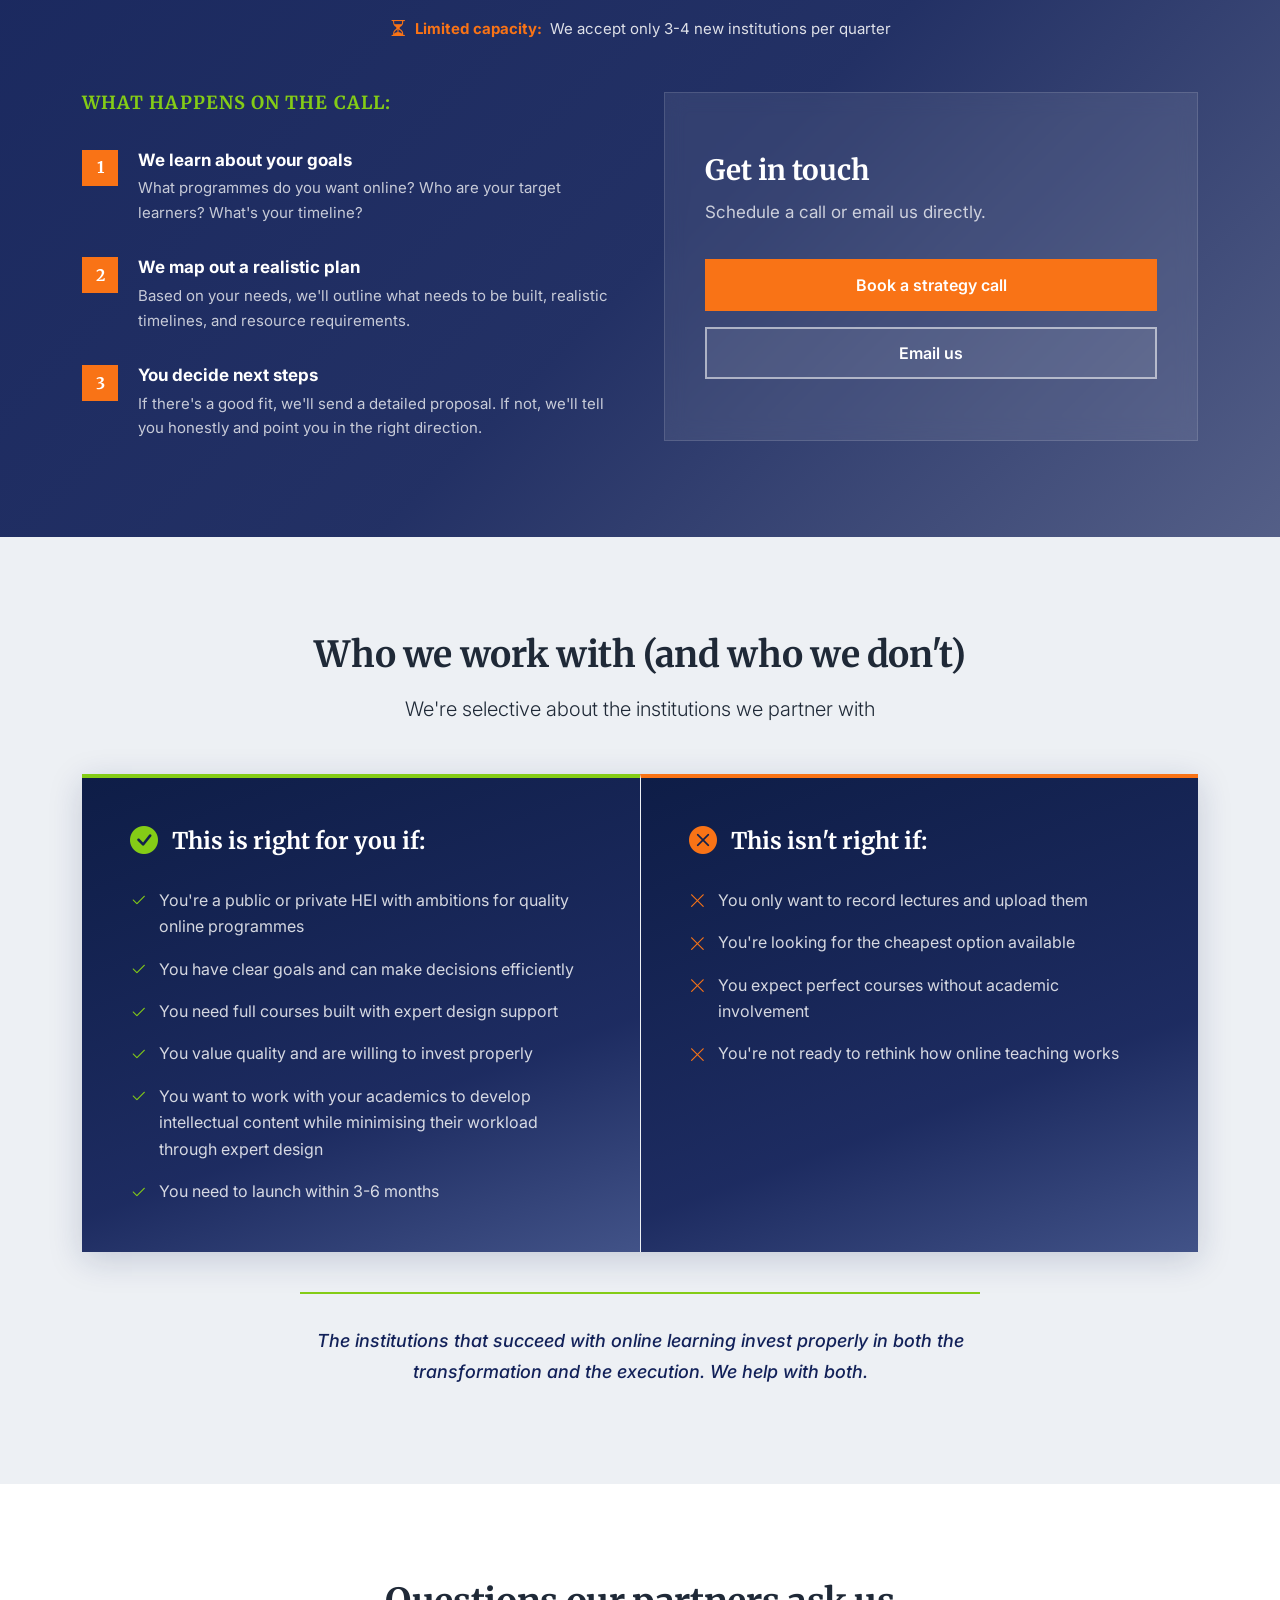
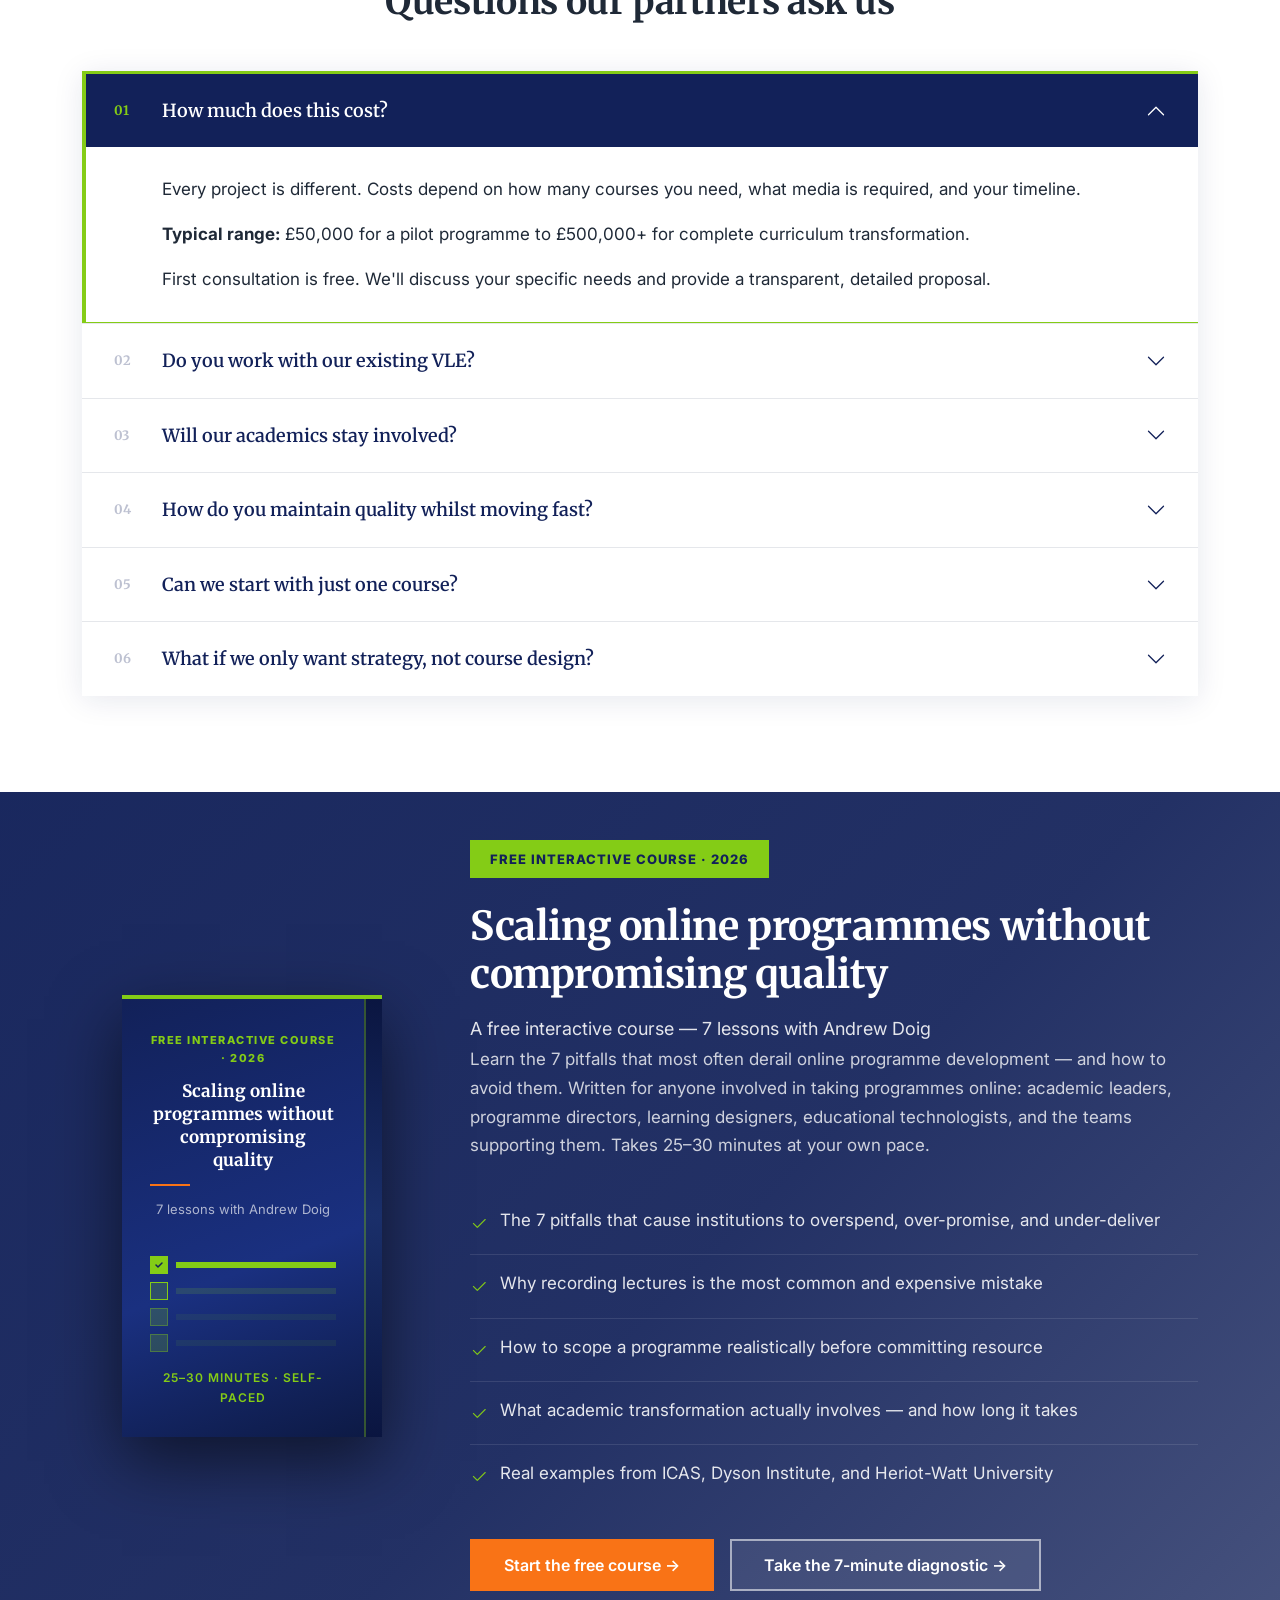
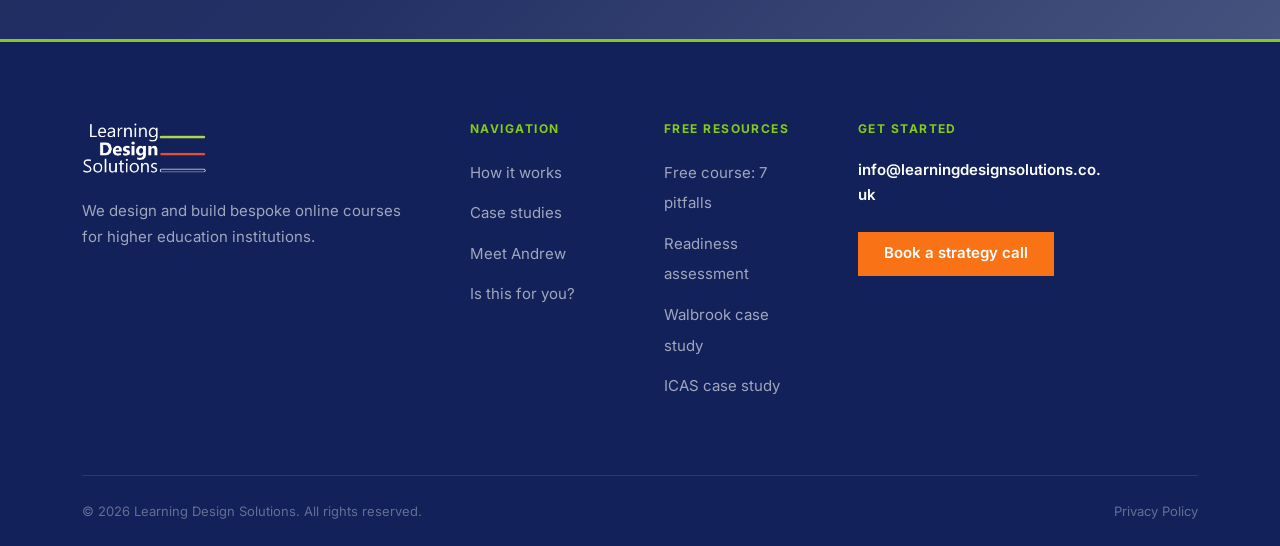
==== commit 7f1e4996: "Remove 'Recent thinking / Notes from the field' blog section from index" ====
--- a/index.html
+++ b/index.html
@@ -835,45 +835,6 @@
         </div>
     </section>
 
-    <!-- Recent thinking (blog posts) — populate URLs before publishing -->
-    <section id="blog" class="section-light" style="padding-top: 3.5rem; padding-bottom: 3.5rem;">
-        <div class="container">
-            <div class="row mb-4">
-                <div class="col-lg-8">
-                    <p style="font-family: var(--font-body); font-size: 0.72rem; font-weight: 800; letter-spacing: 0.14em; text-transform: uppercase; color: var(--lds-orange, #f97316); margin: 0 0 0.5rem 0;">Recent thinking</p>
-                    <h2 style="font-size: clamp(1.5rem, 3vw, 2rem); margin: 0;">Notes from the field</h2>
-                </div>
-            </div>
-            <div class="row g-4">
-                <!-- Blog card 1 — awaiting Andrew's URL + excerpt -->
-                <div class="col-md-4">
-                    <a href="#" class="blog-card d-block text-decoration-none" style="display: block; padding: 1.25rem; border: 1px solid #e5e7eb; border-left: 3px solid var(--lds-navy, #122159); background: #fff; height: 100%;">
-                        <p style="font-size: 0.72rem; font-weight: 700; letter-spacing: 0.08em; text-transform: uppercase; color: #6b7280; margin: 0 0 0.6rem 0;">Article &middot; <span data-blog-date>Month Year</span></p>
-                        <h3 style="font-size: 1.05rem; line-height: 1.35; color: var(--lds-navy, #122159); margin: 0 0 0.5rem 0;" data-blog-title>Post title — replace before publish</h3>
-                        <p style="font-size: 0.9rem; color: #4b5563; line-height: 1.5; margin: 0 0 0.6rem 0;" data-blog-excerpt>One-sentence excerpt describing the post's core idea. Andrew to provide.</p>
-                        <p style="font-size: 0.78rem; color: var(--lds-navy, #122159); margin: 0; font-weight: 600;" data-blog-readtime>~5 min read &rarr;</p>
-                    </a>
-                </div>
-                <div class="col-md-4">
-                    <a href="#" class="blog-card d-block text-decoration-none" style="display: block; padding: 1.25rem; border: 1px solid #e5e7eb; border-left: 3px solid var(--lds-navy, #122159); background: #fff; height: 100%;">
-                        <p style="font-size: 0.72rem; font-weight: 700; letter-spacing: 0.08em; text-transform: uppercase; color: #6b7280; margin: 0 0 0.6rem 0;">Article &middot; <span data-blog-date>Month Year</span></p>
-                        <h3 style="font-size: 1.05rem; line-height: 1.35; color: var(--lds-navy, #122159); margin: 0 0 0.5rem 0;" data-blog-title>Post title — replace before publish</h3>
-                        <p style="font-size: 0.9rem; color: #4b5563; line-height: 1.5; margin: 0 0 0.6rem 0;" data-blog-excerpt>One-sentence excerpt describing the post's core idea. Andrew to provide.</p>
-                        <p style="font-size: 0.78rem; color: var(--lds-navy, #122159); margin: 0; font-weight: 600;" data-blog-readtime>~5 min read &rarr;</p>
-                    </a>
-                </div>
-                <div class="col-md-4">
-                    <a href="#" class="blog-card d-block text-decoration-none" style="display: block; padding: 1.25rem; border: 1px solid #e5e7eb; border-left: 3px solid var(--lds-navy, #122159); background: #fff; height: 100%;">
-                        <p style="font-size: 0.72rem; font-weight: 700; letter-spacing: 0.08em; text-transform: uppercase; color: #6b7280; margin: 0 0 0.6rem 0;">Article &middot; <span data-blog-date>Month Year</span></p>
-                        <h3 style="font-size: 1.05rem; line-height: 1.35; color: var(--lds-navy, #122159); margin: 0 0 0.5rem 0;" data-blog-title>Post title — replace before publish</h3>
-                        <p style="font-size: 0.9rem; color: #4b5563; line-height: 1.5; margin: 0 0 0.6rem 0;" data-blog-excerpt>One-sentence excerpt describing the post's core idea. Andrew to provide.</p>
-                        <p style="font-size: 0.78rem; color: var(--lds-navy, #122159); margin: 0; font-weight: 600;" data-blog-readtime>~5 min read &rarr;</p>
-                    </a>
-                </div>
-            </div>
-        </div>
-    </section>
-
     <!-- Footer -->
     <footer role="contentinfo">
         <div class="container">
